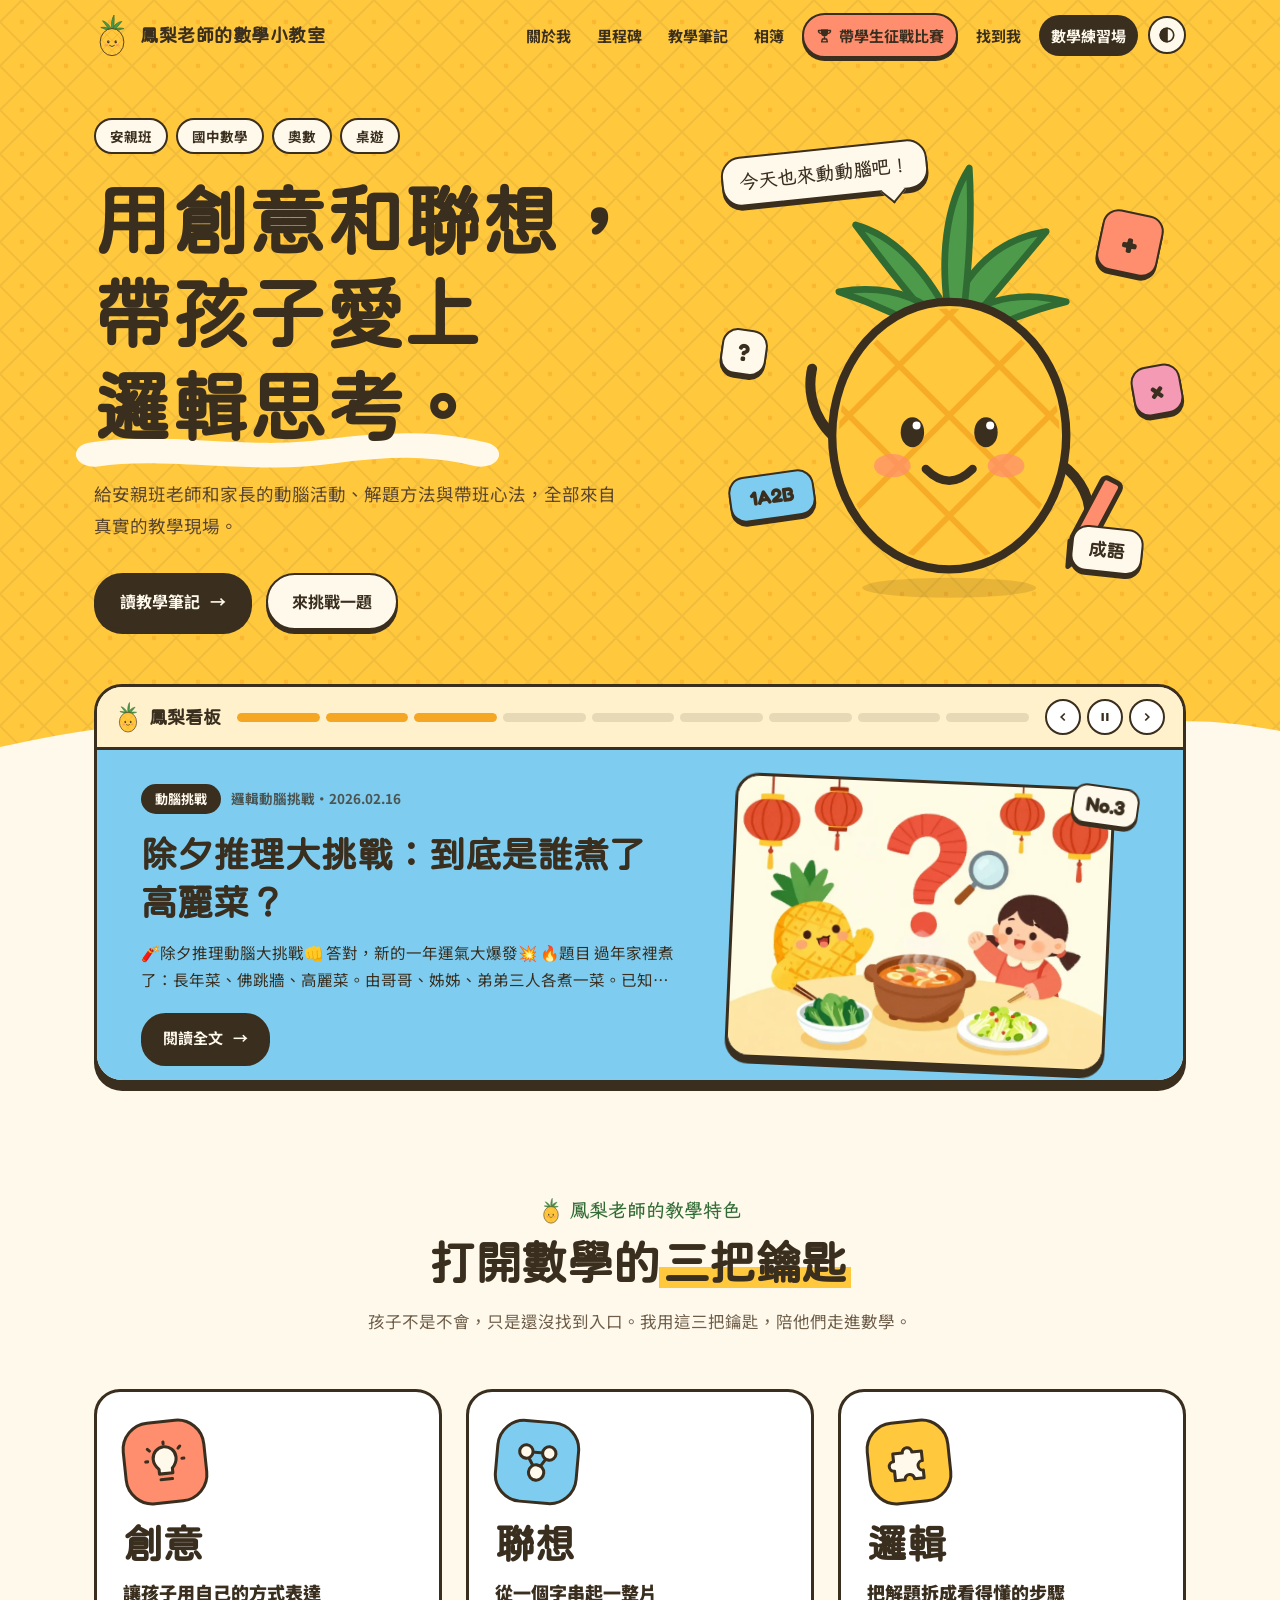
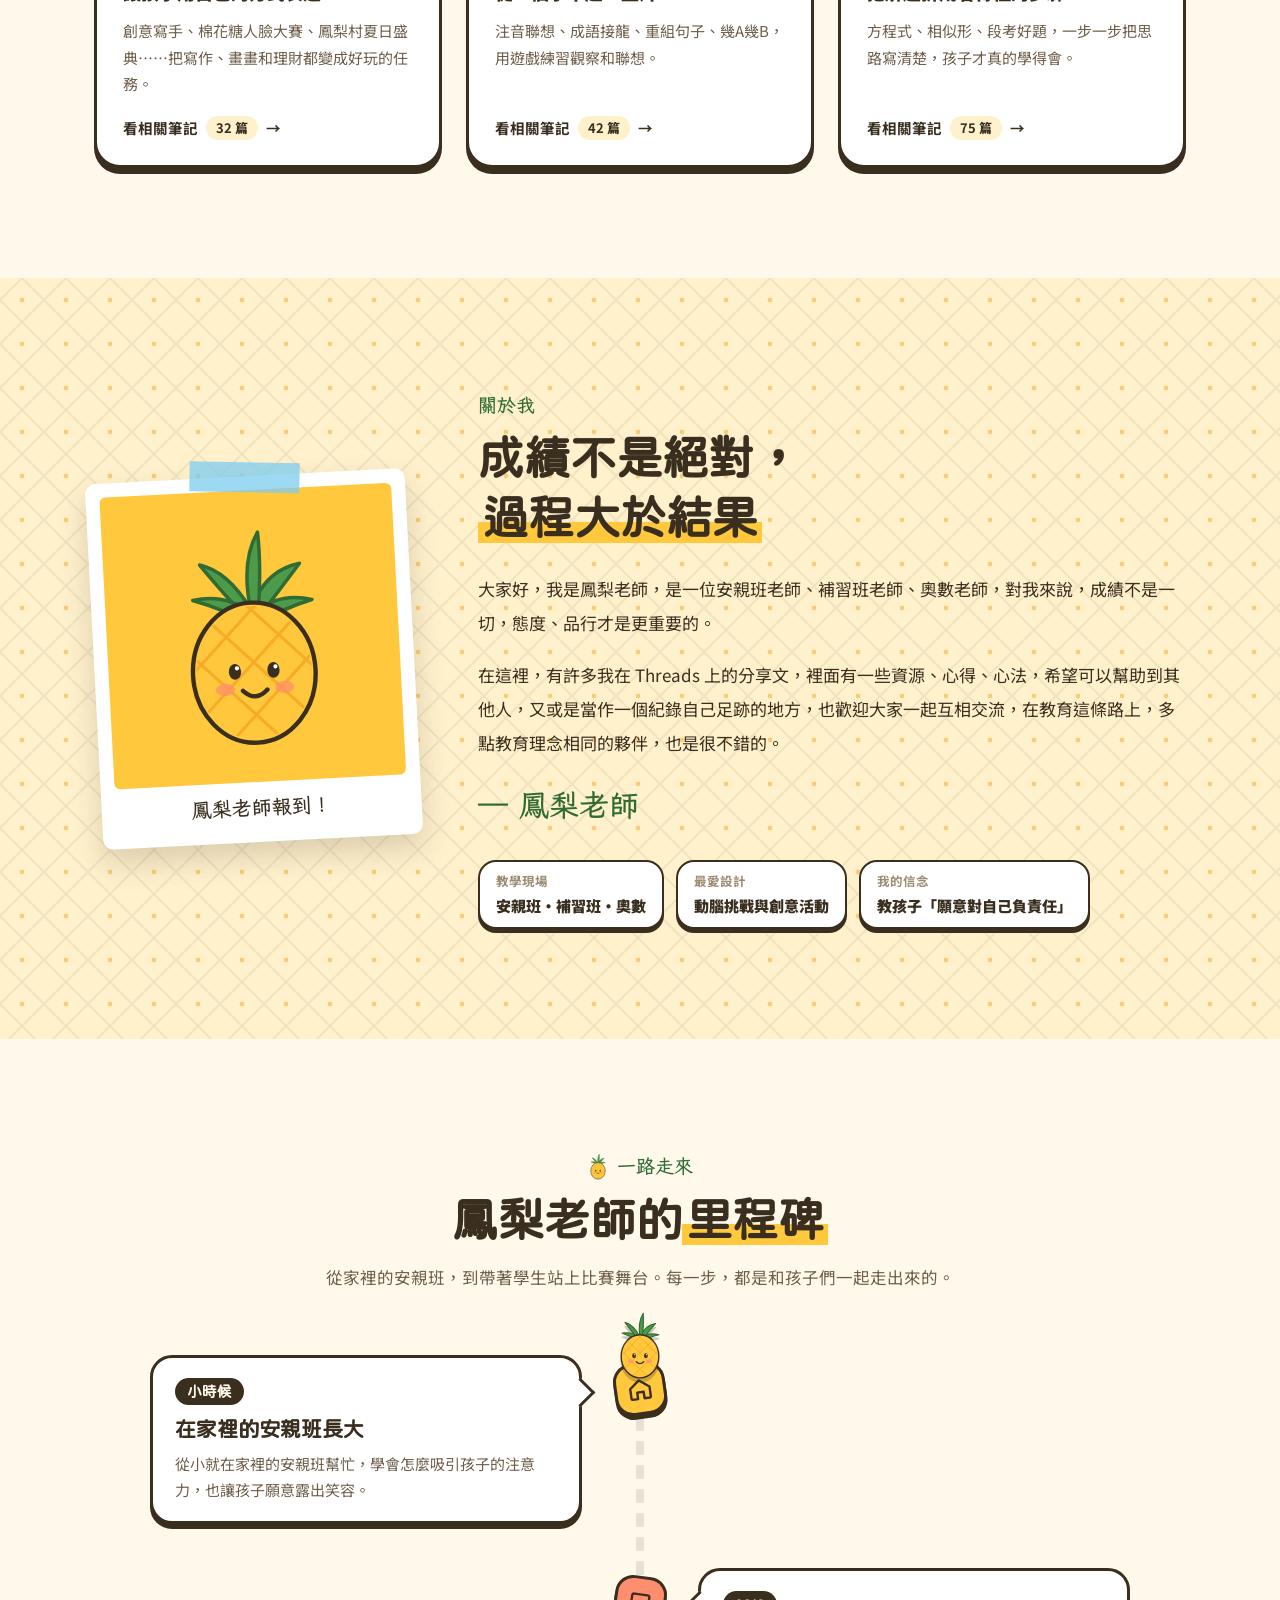
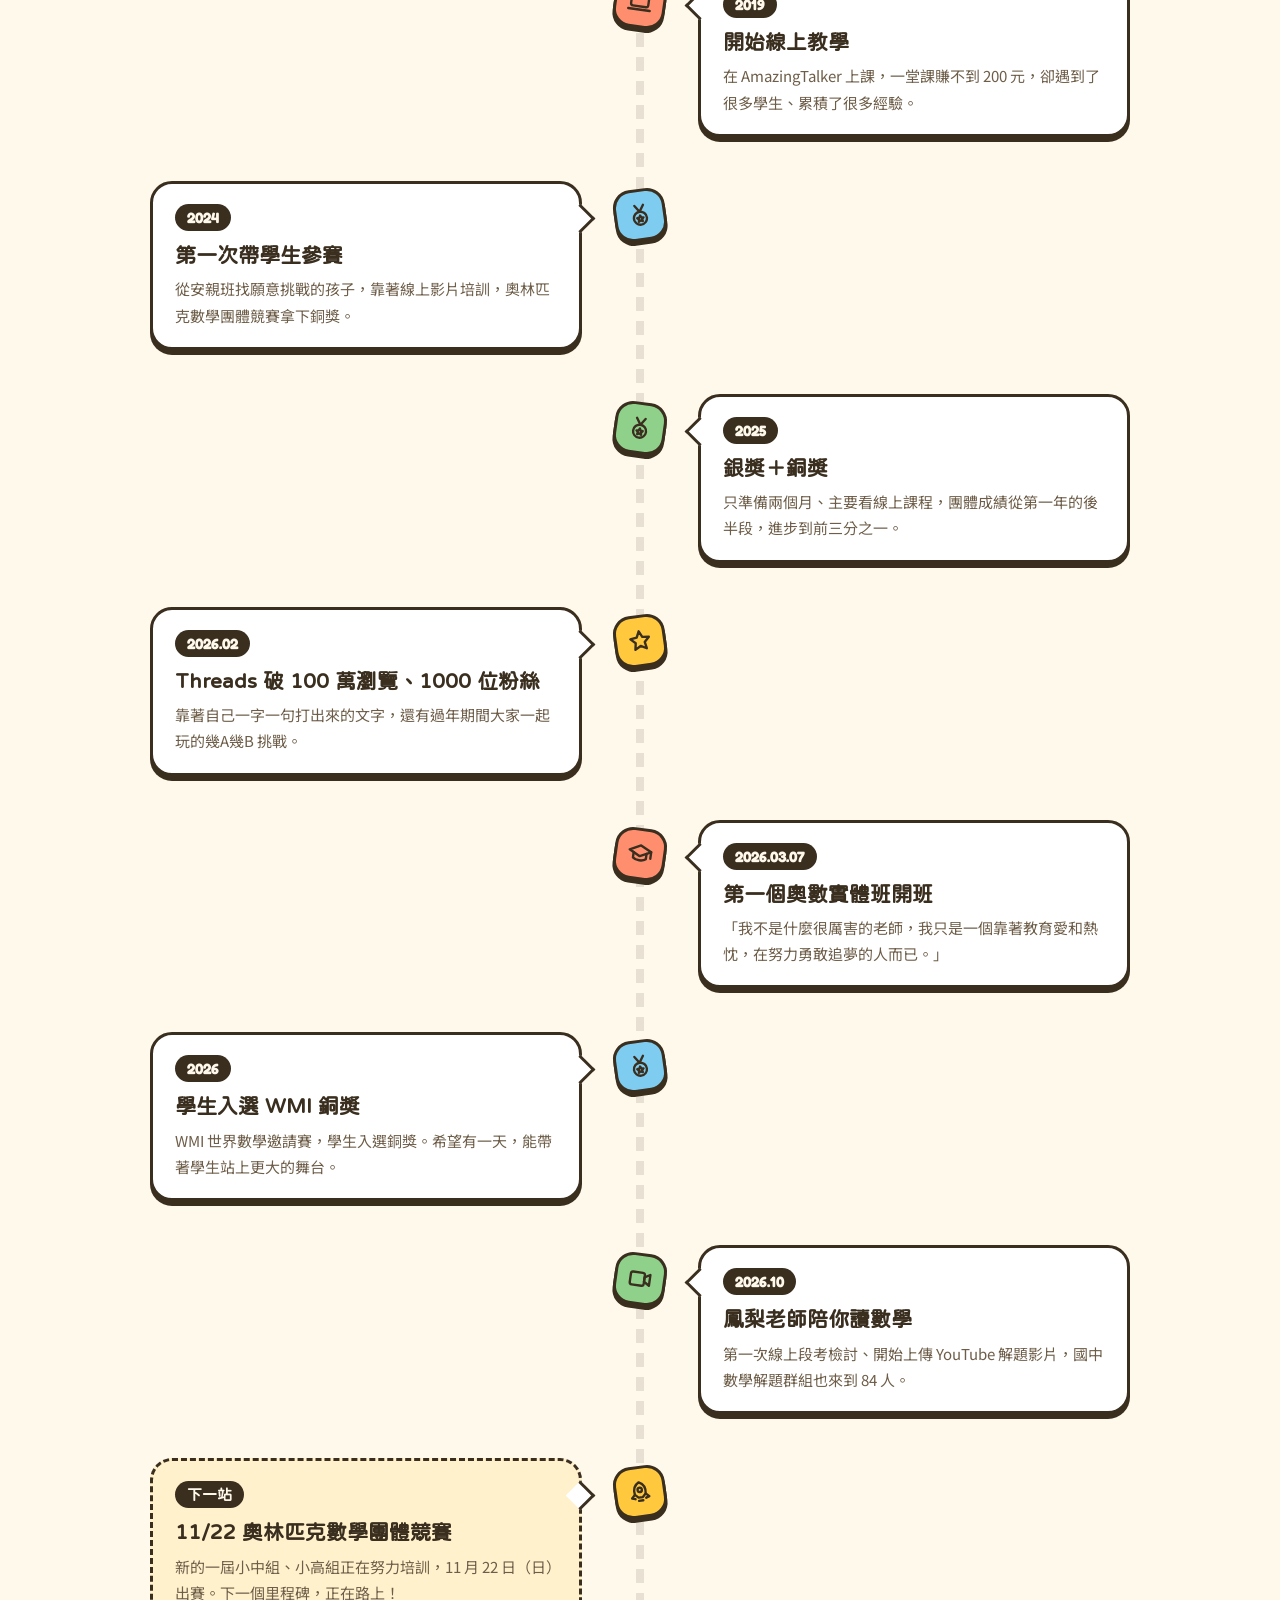
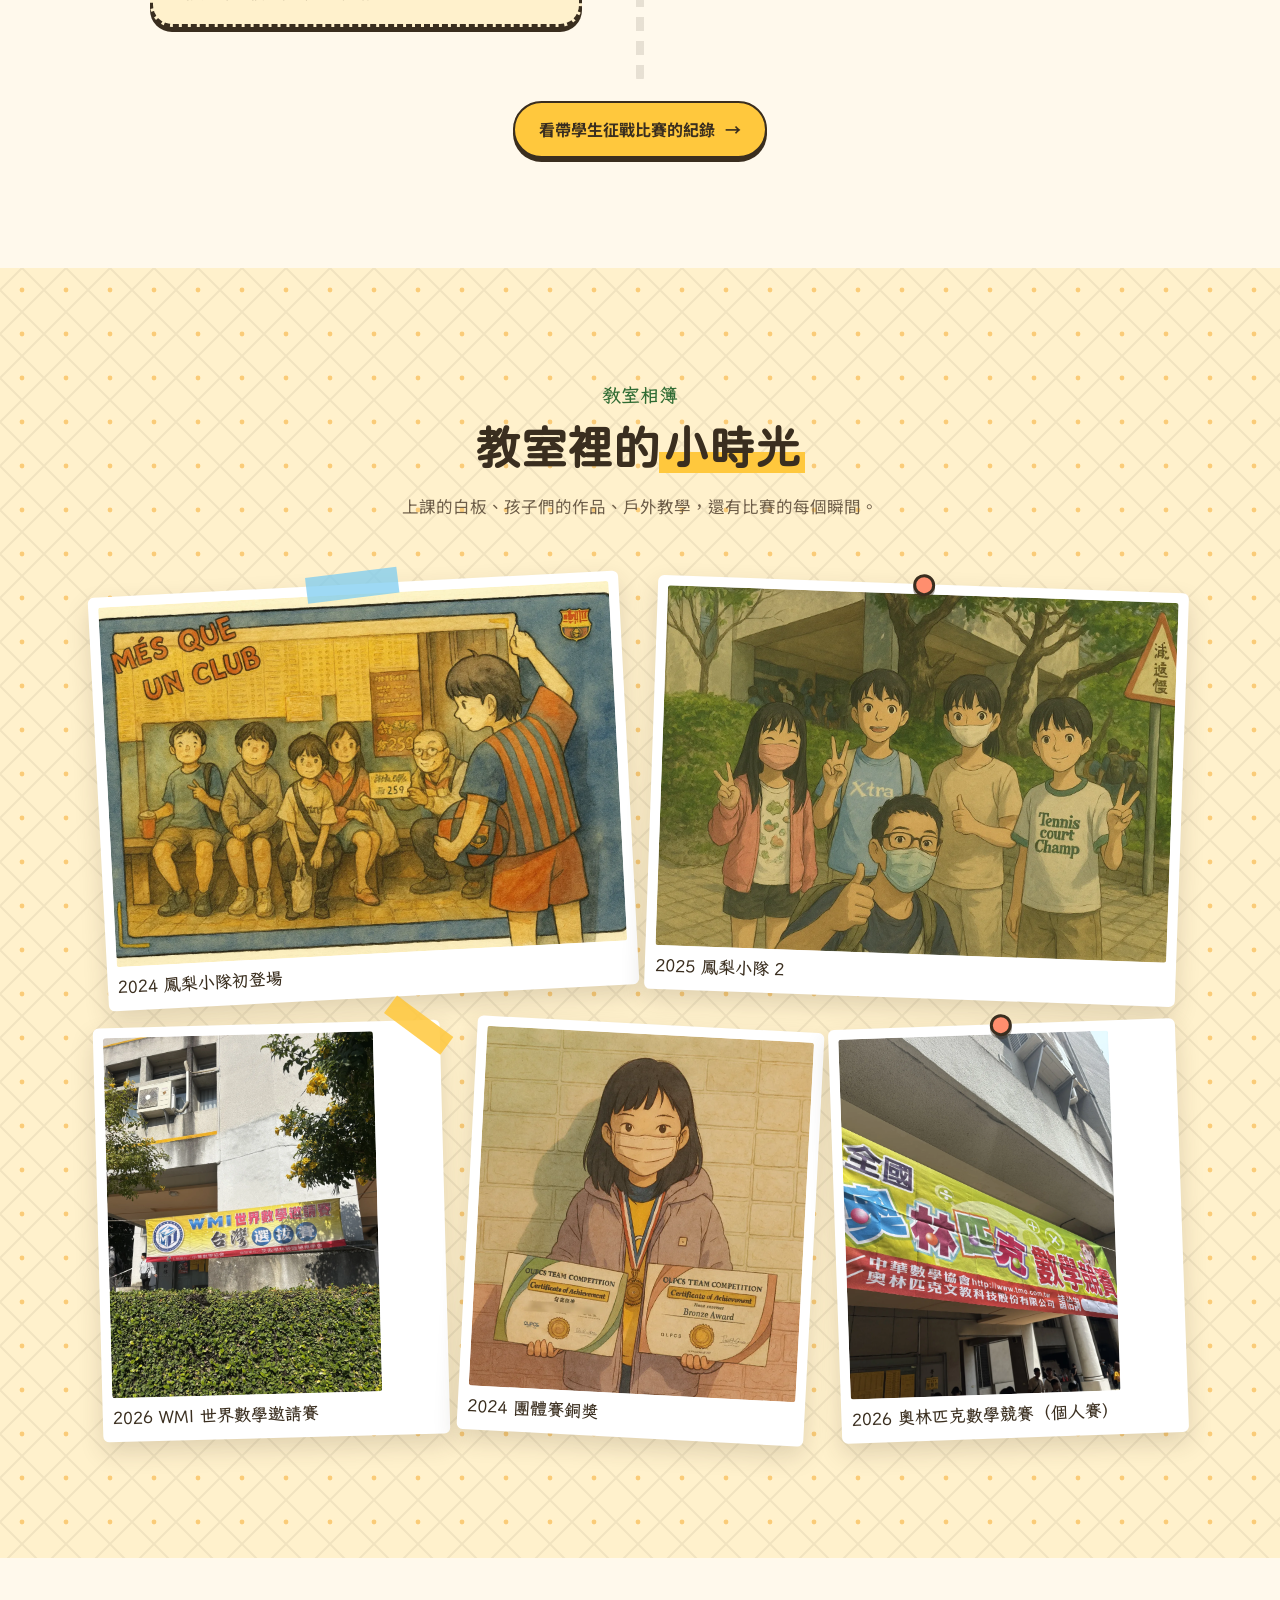
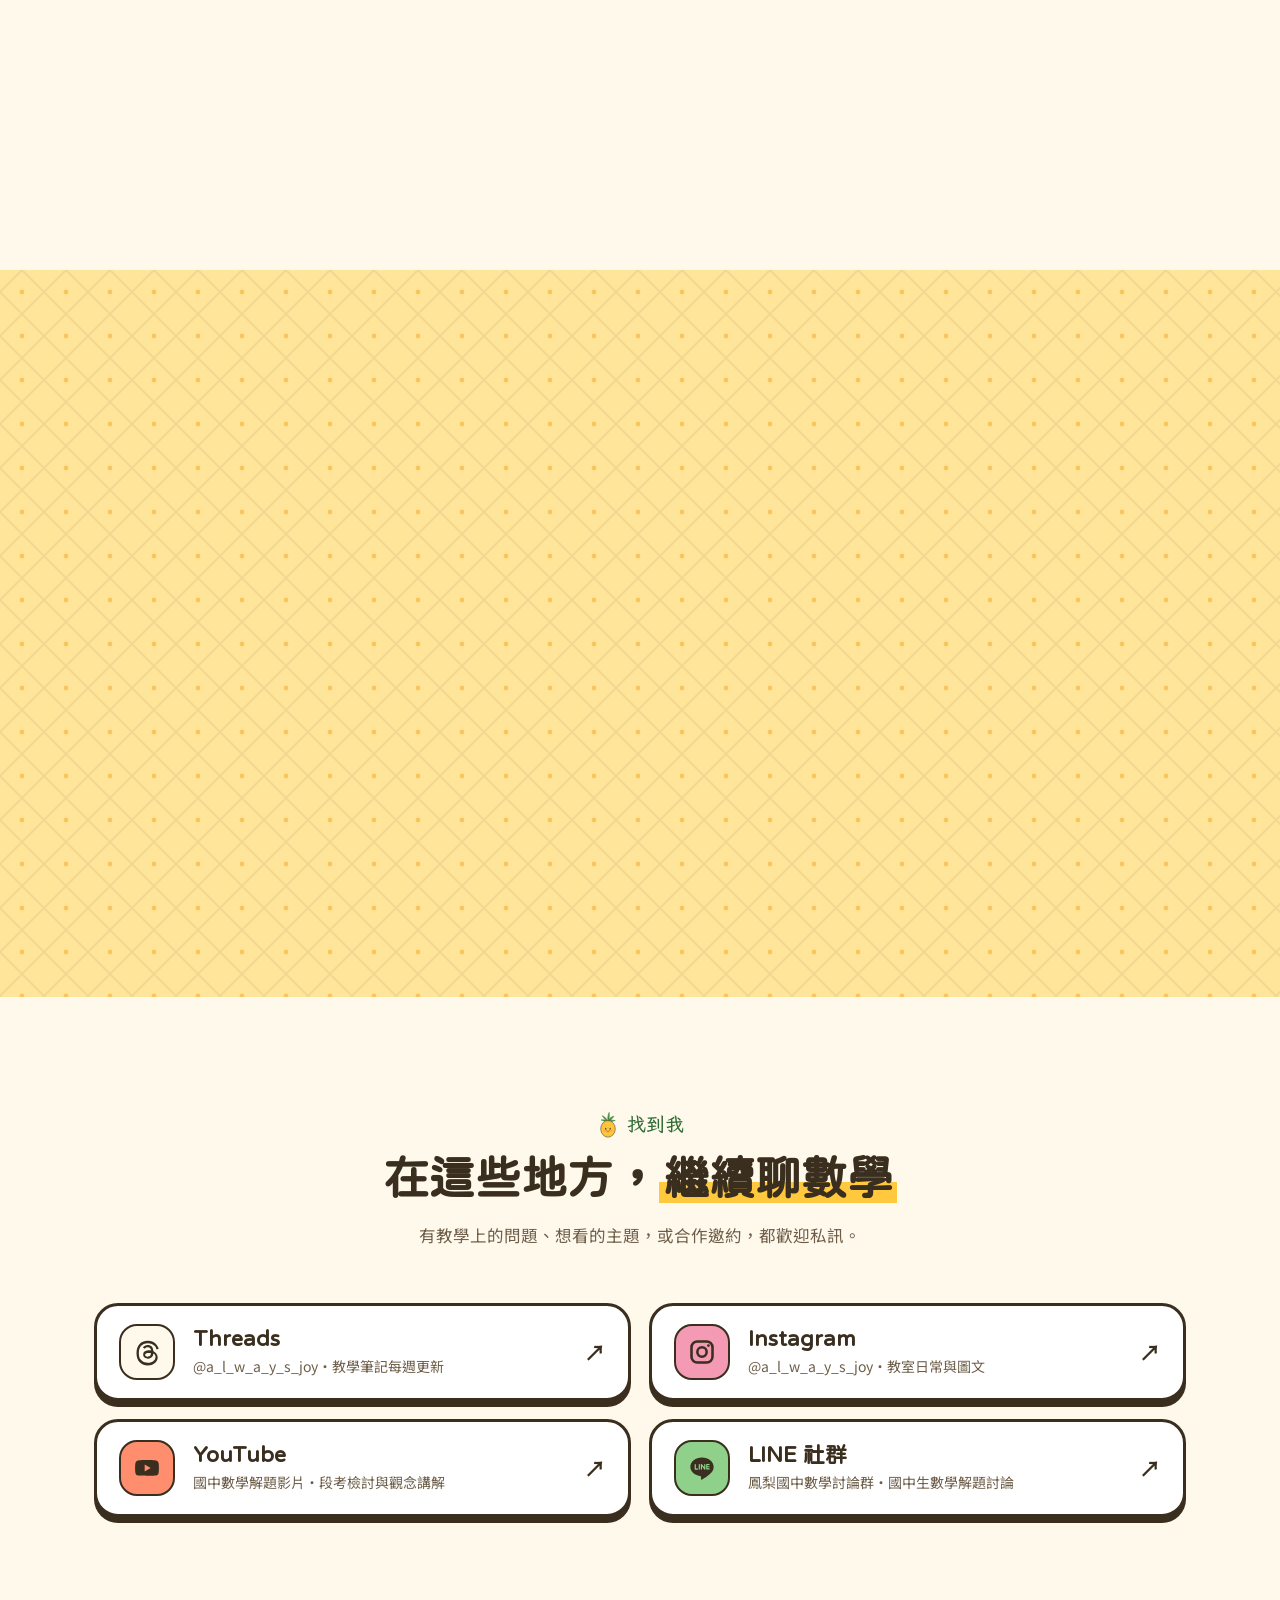
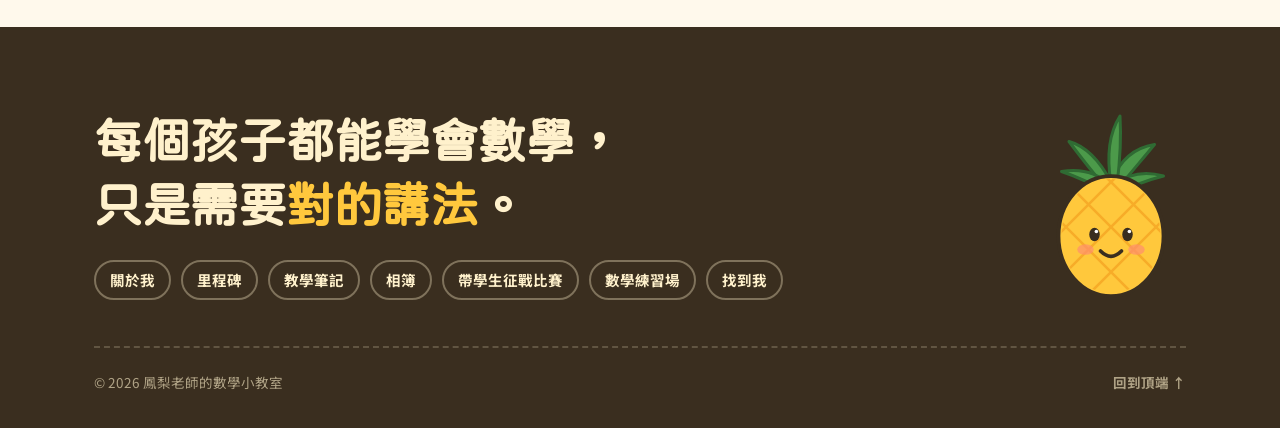
==== index.html @ 60220e9c "更新「關於我」：標題改為「成績不是絕對，過程大於結果」並換上新的自我介紹 - 標題改由 data/site.js 的 aboutTitle 設定 - 教學現場改為「安親班・補習班・奧數」  Co-Au" ====
<!DOCTYPE html>
<html lang="zh-Hant">
<head>
<meta charset="UTF-8">
<meta name="viewport" content="width=device-width, initial-scale=1.0">
<title>鳳梨老師的數學小教室</title>
<meta name="description" content="給安親班老師和家長的動腦活動、解題方法與帶班心法：幾A幾B、成語挑戰、創意寫手、新聞閱讀測驗與國中數學解題。">
<meta property="og:title" content="鳳梨老師的數學小教室">
<meta property="og:description" content="用創意和聯想，帶孩子愛上邏輯思考。">
<meta name="theme-color" content="#FFC83D">
<link rel="icon" href="data:image/svg+xml,<svg xmlns=%22http://www.w3.org/2000/svg%22 viewBox=%220 0 32 32%22><path d=%22M16 11C14 7 11 5 8 4.5C10 8 12 10 14.5 12M16 11c0-4 .5-7 2-9.5c0 3.5-.3 6.5-.8 9.5M16 11.5c2.5-3 5-4.3 8-4.5c-2.5 2.2-4.5 4-6.5 5.5%22 fill=%22%234C9A4A%22/><ellipse cx=%2216%22 cy=%2221%22 rx=%229.5%22 ry=%2210%22 fill=%22%23FFC83D%22 stroke=%22%233A2E1F%22 stroke-width=%221.8%22/><circle cx=%2212.5%22 cy=%2220.5%22 r=%221.4%22 fill=%22%233A2E1F%22/><circle cx=%2219.5%22 cy=%2220.5%22 r=%221.4%22 fill=%22%233A2E1F%22/><path d=%22M13.5 24q2.5 2 5 0%22 stroke=%22%233A2E1F%22 stroke-width=%221.4%22 fill=%22none%22 stroke-linecap=%22round%22/></svg>">
<link rel="preconnect" href="https://fonts.googleapis.com">
<link rel="preconnect" href="https://fonts.gstatic.com" crossorigin>
<link href="https://fonts.googleapis.com/css2?family=Noto+Sans+TC:wght@400;500;700;900&family=LXGW+WenKai+TC:wght@400;700&family=Fredoka:wght@500;600;700&display=swap" rel="stylesheet">
<link href="https://fonts.googleapis.com/css2?family=Huninn&display=swap" rel="stylesheet">
<link rel="stylesheet" href="assets/site.css">
<script>document.documentElement.classList.add('js');</script>
</head>
<body>

<!-- 鳳梨吉祥物（小圖共用） -->
<svg width="0" height="0" style="position:absolute" aria-hidden="true">
  <defs>
    <clipPath id="pineBody"><ellipse cx="100" cy="172" rx="66" ry="76"/></clipPath>
  </defs>
  <symbol id="pine" viewBox="0 0 200 260">
    <g fill="#4C9A4A" stroke="#2F6B33" stroke-width="4" stroke-linejoin="round">
      <path d="M100 100C84 70 66 52 44 46C62 70 76 88 92 106Z"/>
      <path d="M100 100C112 70 132 54 158 50C140 72 124 90 110 108Z"/>
      <path d="M100 102C94 66 98 34 112 12C114 44 112 72 108 104Z"/>
      <path d="M98 104C80 86 58 82 34 86C58 94 78 104 94 114Z"/>
      <path d="M104 104C124 88 148 86 170 92C146 98 126 106 110 116Z"/>
    </g>
    <ellipse cx="100" cy="172" rx="70" ry="80" fill="#FFC83D" stroke="#3A2E1F" stroke-width="5"/>
    <g clip-path="url(#pineBody)" stroke="#F5A623" stroke-width="3.5" opacity=".8">
      <path d="M0 120L160 280M30 90L190 250M60 60L220 220M90 30L250 190M-30 150L130 310"/>
      <path d="M200 120L40 280M170 90L10 250M140 60L-20 220M110 30L-50 190M230 150L70 310"/>
    </g>
    <ellipse cx="66" cy="190" rx="11" ry="7" fill="#FF8E6E" opacity=".7"/>
    <ellipse cx="134" cy="190" rx="11" ry="7" fill="#FF8E6E" opacity=".7"/>
    <ellipse cx="78" cy="170" rx="7" ry="9" fill="#3A2E1F"/>
    <ellipse cx="122" cy="170" rx="7" ry="9" fill="#3A2E1F"/>
    <circle cx="80.5" cy="166" r="2.4" fill="#fff"/>
    <circle cx="124.5" cy="166" r="2.4" fill="#fff"/>
    <path d="M86 192Q100 206 114 192" fill="none" stroke="#3A2E1F" stroke-width="5" stroke-linecap="round"/>
  </symbol>
</svg>

<header class="nav" id="nav">
  <div class="wrap">
    <a class="logo" href="#top" aria-label="回到頂端">
      <svg viewBox="0 0 200 260" aria-hidden="true"><use href="#pine"/></svg>
      <span id="navBrand">鳳梨老師的數學小教室</span>
    </a>
    <nav class="nav-right" aria-label="主選單">
      <div class="menu" id="menu">
        <a href="index.html#about">關於我</a>
        <a href="index.html#milestones">里程碑</a>
        <a href="index.html#notes">教學筆記</a>
        <a href="index.html#album">相簿</a>
        <a class="contest-link" href="competitions.html"><svg viewBox="0 0 24 24" aria-hidden="true"><path d="M7 3h10v5a5 5 0 0 1-10 0z" fill="currentColor"/><path d="M7 5H3.5a3.5 3.5 0 0 0 3.8 4M17 5h3.5a3.5 3.5 0 0 1-3.8 4M12 13v4M8 21h8l-1-4H9z" fill="none" stroke="currentColor" stroke-width="2" stroke-linejoin="round"/></svg>帶學生征戰比賽</a>
        <a href="index.html#follow">找到我</a>
        <a class="cta" href="practice.html">數學練習場</a>
      </div>
      <button class="theme" id="themeBtn" type="button" aria-label="切換深淺色">
        <svg viewBox="0 0 24 24" fill="none" stroke="currentColor" stroke-width="2.2"><circle cx="12" cy="12" r="9"/><path d="M12 3a9 9 0 0 0 0 18z" fill="currentColor"/></svg>
      </button>
      <button class="menu-btn" id="menuBtn" type="button" aria-label="開啟選單" aria-expanded="false" aria-controls="menu">
        <span></span><span></span><span></span>
      </button>
    </nav>
  </div>
</header>

<main id="top">

  <!-- 主視覺 -->
  <section class="hero lattice" id="hero">
    <div class="wrap hero-grid">
      <div>
        <div class="chip-row">
          <span class="chip">安親班</span><span class="chip">國中數學</span><span class="chip">奧數</span><span class="chip">桌遊</span>
        </div>
        <h1 id="headline"></h1>
        <p class="lead reveal" style="--d:.6s" id="tagline"></p>
        <div class="actions reveal" style="--d:.75s">
          <a class="btn" href="#notes">讀教學筆記 <span class="arr">→</span></a>
          <a class="btn light" href="#daily">來挑戰一題</a>
        </div>
      </div>
      <div class="mascot-stage">
        <span class="bubble pop" style="--d:1s" id="greeting">今天也來動動腦吧！</span>
        <svg class="mascot" id="heroMascot" viewBox="0 0 200 270" role="img" aria-label="鳳梨老師吉祥物">
          <g class="leaves" fill="#4C9A4A" stroke="#2F6B33" stroke-width="4" stroke-linejoin="round">
            <path d="M100 100C84 70 66 52 44 46C62 70 76 88 92 106Z"/>
            <path d="M100 100C112 70 132 54 158 50C140 72 124 90 110 108Z"/>
            <path d="M100 102C94 66 98 34 112 12C114 44 112 72 108 104Z"/>
            <path d="M98 104C80 86 58 82 34 86C58 94 78 104 94 114Z"/>
            <path d="M104 104C124 88 148 86 170 92C146 98 126 106 110 116Z"/>
          </g>
          <path class="wave" d="M38 178C22 168 14 150 18 132" fill="none" stroke="#3A2E1F" stroke-width="6" stroke-linecap="round"/>
          <path d="M162 186C176 194 184 206 184 220" fill="none" stroke="#3A2E1F" stroke-width="6" stroke-linecap="round"/>
          <g transform="rotate(28 186 222)"><rect x="180" y="196" width="12" height="44" rx="3" fill="#FF8E6E" stroke="#3A2E1F" stroke-width="3"/><path d="M180 240L186 254L192 240Z" fill="#FFE59A" stroke="#3A2E1F" stroke-width="3" stroke-linejoin="round"/></g>
          <ellipse cx="100" cy="172" rx="70" ry="80" fill="#FFC83D" stroke="#3A2E1F" stroke-width="5"/>
          <g clip-path="url(#pineBody)" stroke="#F5A623" stroke-width="3.5" opacity=".8">
            <path d="M0 120L160 280M30 90L190 250M60 60L220 220M90 30L250 190M-30 150L130 310"/>
            <path d="M200 120L40 280M170 90L10 250M140 60L-20 220M110 30L-50 190M230 150L70 310"/>
          </g>
          <ellipse cx="66" cy="190" rx="11" ry="7" fill="#FF8E6E" opacity=".7"/>
          <ellipse cx="134" cy="190" rx="11" ry="7" fill="#FF8E6E" opacity=".7"/>
          <g class="eye"><ellipse cx="78" cy="170" rx="7" ry="9" fill="#3A2E1F"/><circle cx="80.5" cy="166" r="2.4" fill="#fff"/></g>
          <g class="eye"><ellipse cx="122" cy="170" rx="7" ry="9" fill="#3A2E1F"/><circle cx="124.5" cy="166" r="2.4" fill="#fff"/></g>
          <path d="M86 192Q100 206 114 192" fill="none" stroke="#3A2E1F" stroke-width="5" stroke-linecap="round"/>
          <ellipse cx="100" cy="263" rx="52" ry="6" fill="#3A2E1F" opacity=".12"/>
        </svg>
        <span class="sticker s1 pop" style="--d:1.1s" aria-hidden="true"><b>+</b></span>
        <span class="sticker s2 pop" style="--d:1.2s" aria-hidden="true"><b>1A2B</b></span>
        <span class="sticker s3 pop" style="--d:1.3s" aria-hidden="true"><b>成語</b></span>
        <span class="sticker s4 pop" style="--d:1.4s" aria-hidden="true"><b>×</b></span>
        <span class="sticker s5 pop" style="--d:1.5s" aria-hidden="true"><b>?</b></span>
      </div>
    </div>
    <svg class="wave-edge" viewBox="0 0 1440 80" preserveAspectRatio="none" aria-hidden="true"><path d="M0 46C180 10 330 10 520 40S900 84 1100 50S1340 14 1440 30V80H0Z"/></svg>
  </section>

  <!-- 鳳梨看板：人氣貼文輪播 -->
  <section class="board" aria-label="鳳梨看板">
    <div class="wrap">
      <div class="board-card" id="board" aria-roledescription="carousel">
        <div class="board-top">
          <div class="board-title"><svg viewBox="0 0 200 260" aria-hidden="true"><use href="#pine"/></svg><span>鳳梨看板</span></div>
          <div class="bars" id="bars" role="tablist" aria-label="選擇看板"></div>
          <div class="board-ctrl">
            <button type="button" id="bPrev" aria-label="上一則"><svg viewBox="0 0 24 24" fill="none" stroke="currentColor" stroke-width="3"><path d="M15 18l-6-6 6-6"/></svg></button>
            <button type="button" id="bPause" aria-label="暫停輪播"></button>
            <button type="button" id="bNext" aria-label="下一則"><svg viewBox="0 0 24 24" fill="none" stroke="currentColor" stroke-width="3"><path d="M9 18l6-6-6-6"/></svg></button>
          </div>
        </div>
        <div class="stage" id="stage"></div>
      </div>
    </div>
  </section>

  <!-- 三把鑰匙：創意、聯想、邏輯 -->
  <section class="sec" id="keys">
    <div class="wrap">
      <div class="sec-head">
        <div class="tag reveal"><svg viewBox="0 0 200 260" aria-hidden="true"><use href="#pine"/></svg>鳳梨老師的教學特色</div>
        <h2 class="reveal" style="--d:.1s">打開數學的<em>三把鑰匙</em></h2>
        <p class="reveal" style="--d:.2s">孩子不是不會，只是還沒找到入口。我用這三把鑰匙，陪他們走進數學。</p>
      </div>
      <div class="keys" id="keysGrid"></div>
    </div>
  </section>

  <!-- 關於我 -->
  <section class="about sec lattice" id="about">
    <div class="wrap about-grid">
      <figure class="polaroid reveal">
        <span class="tape" aria-hidden="true"></span>
        <div class="ph" id="portrait"><svg viewBox="0 0 200 260" aria-hidden="true"><use href="#pine"/></svg></div>
        <figcaption class="cap">鳳梨老師報到！</figcaption>
      </figure>
      <div class="letter">
        <div class="sec-head">
          <div class="tag reveal">關於我</div>
          <h2 class="reveal" style="--d:.1s" id="aboutTitle">成績不是絕對，<br><em>過程大於結果</em></h2>
        </div>
        <div id="aboutText"></div>
        <div class="sign reveal" id="sign">— 鳳梨老師</div>
        <dl class="facts reveal" id="facts"></dl>
      </div>
    </div>
  </section>

  <!-- 里程碑 -->
  <section class="sec" id="milestones">
    <div class="wrap">
      <div class="sec-head">
        <div class="tag reveal"><svg viewBox="0 0 200 260" aria-hidden="true"><use href="#pine"/></svg>一路走來</div>
        <h2 class="reveal" style="--d:.1s">鳳梨老師的<em>里程碑</em></h2>
        <p class="reveal" style="--d:.2s">從家裡的安親班，到帶著學生站上比賽舞台。每一步，都是和孩子們一起走出來的。</p>
      </div>
      <div class="road" id="road">
        <div class="road-track" aria-hidden="true"><i id="roadFill"></i></div>
        <svg class="road-pine" id="roadPine" viewBox="0 0 200 260" aria-hidden="true"><use href="#pine"/></svg>
        <ol class="road-list" id="roadList"></ol>
      </div>
      <div class="road-cta reveal"><a class="btn yellow" href="competitions.html">看帶學生征戰比賽的紀錄 <span class="arr">→</span></a></div>
    </div>
  </section>

  <!-- 教室相簿 -->
  <section class="album sec lattice" id="album">
    <div class="wrap">
      <div class="sec-head">
        <div class="tag reveal">教室相簿</div>
        <h2 class="reveal" style="--d:.1s">教室裡的<em>小時光</em></h2>
        <p class="reveal" style="--d:.2s">上課的白板、孩子們的作品、戶外教學，還有比賽的每個瞬間。</p>
      </div>
      <div class="gallery" id="gallery"></div>
      <p class="gallery-note" id="galleryNote" hidden>照片整理中，很快就會貼上來！</p>
    </div>
  </section>

  <!-- 教學筆記 -->
  <section class="sec" id="notes">
    <div class="wrap">
      <div class="sec-head">
        <div class="tag reveal"><svg viewBox="0 0 200 260" aria-hidden="true"><use href="#pine"/></svg>從 Threads 精選整理</div>
        <h2 class="reveal" style="--d:.1s">鳳梨老師的<em>教學筆記</em></h2>
        <p class="reveal" style="--d:.2s">挑出對安親班老師和家長最有幫助的分享，依主題分好類。看到有用的，歡迎轉給同事和朋友。</p>
      </div>
      <div class="tools reveal">
        <div class="tabs" id="tabs" role="tablist" aria-label="文章主題"></div>
        <label class="search">
          <svg viewBox="0 0 24 24" fill="none" stroke="currentColor" stroke-width="2.4"><circle cx="11" cy="11" r="7"/><path d="M20 20l-4-4"/></svg>
          <input id="q" type="search" placeholder="搜尋：幾A幾B、雕字、方程式…" aria-label="搜尋文章">
        </label>
      </div>
      <div class="notebook reveal">
        <div class="cat-desc" id="catDesc"></div>
        <div class="list" id="list" aria-live="polite"></div>
        <div class="more-wrap"><button class="btn yellow" id="moreBtn" type="button" hidden>再翻幾頁</button></div>
      </div>
    </div>
  </section>

  <!-- 今日一題 -->
  <section class="daily sec lattice" id="daily">
    <div class="wrap">
      <div class="sec-head">
        <div class="tag reveal">今日一題</div>
        <h2 class="reveal" style="--d:.1s">先來暖個身？</h2>
        <p class="reveal" style="--d:.2s">這是數學練習場的小試玩，答對了鳳梨會跳起來喔。</p>
      </div>
      <div class="daily-grid">
        <div class="q-card reveal" style="--d:.1s">
          <svg class="mini" id="miniMascot" aria-hidden="true" viewBox="0 0 200 260"><use href="#pine"/></svg>
          <form class="q" id="qForm" autocomplete="off">
            <span id="qText">7 × 8</span><span>=</span>
            <input id="qInput" type="number" inputmode="numeric" placeholder="?" aria-label="輸入答案">
          </form>
          <div class="q-msg" id="qMsg" role="status">輸入答案後按 Enter</div>
          <button class="text-btn" id="qNext" type="button">換一題</button>
        </div>
        <div class="side-card reveal" style="--d:.2s">
          <h3>數學練習場</h3>
          <p>限時 200 秒的心算挑戰，適合在安親班當暖身或獎勵活動，老師也能在後台看練習紀錄。</p>
          <ul><li>加減乘除</li><li>200 秒</li><li>老師後台</li></ul>
          <a class="btn light" href="practice.html">進入練習場 <span class="arr">→</span></a>
        </div>
      </div>
    </div>
  </section>

  <!-- 找到我 -->
  <section class="sec" id="follow">
    <div class="wrap">
      <div class="sec-head">
        <div class="tag reveal"><svg viewBox="0 0 200 260" aria-hidden="true"><use href="#pine"/></svg>找到我</div>
        <h2 class="reveal" style="--d:.1s">在這些地方，<em>繼續聊數學</em></h2>
        <p class="reveal" style="--d:.2s">有教學上的問題、想看的主題，或合作邀約，都歡迎私訊。</p>
      </div>
      <div class="follow-grid" id="followGrid"></div>
    </div>
  </section>

</main>

<footer>
  <div class="wrap">
    <div class="foot-top">
      <div>
        <p class="big reveal">每個孩子都能學會數學，<br>只是需要<em>對的講法</em>。</p>
        <nav class="foot-links" aria-label="頁尾選單">
          <a href="#about">關於我</a><a href="#milestones">里程碑</a><a href="#notes">教學筆記</a><a href="#album">相簿</a><a href="competitions.html">帶學生征戰比賽</a><a href="practice.html">數學練習場</a><a href="#follow">找到我</a>
        </nav>
      </div>
      <svg class="foot-mascot" aria-hidden="true" viewBox="0 0 200 260"><use href="#pine"/></svg>
    </div>
    <div class="foot-bot">
      <span>© <span id="year"></span> <span id="footBrand">鳳梨老師的數學小教室</span></span>
      <button class="to-top" type="button" id="toTop">回到頂端 ↑</button>
    </div>
  </div>
</footer>

<dialog class="reader" id="reader" aria-labelledby="rTitle">
  <div class="reader-in">
    <div class="reader-bar" id="rBar">
      <div class="reader-nav">
        <button class="icon-btn" id="rPrev" type="button" aria-label="上一篇"><svg viewBox="0 0 24 24" fill="none" stroke="currentColor" stroke-width="3"><path d="M15 18l-6-6 6-6"/></svg></button>
        <button class="icon-btn" id="rNext" type="button" aria-label="下一篇"><svg viewBox="0 0 24 24" fill="none" stroke="currentColor" stroke-width="3"><path d="M9 18l6-6-6-6"/></svg></button>
      </div>
      <button class="icon-btn" id="rClose" type="button" aria-label="關閉"><svg viewBox="0 0 24 24" fill="none" stroke="currentColor" stroke-width="3"><path d="M6 6l12 12M18 6L6 18"/></svg></button>
    </div>
    <div class="reader-body" id="rBody">
      <img class="reader-art" id="rArt" alt="" hidden>
      <div class="k" id="rMeta"></div>
      <h3 id="rTitle"></h3>
      <div class="text" id="rText"></div>
      <p class="img-note" id="rImg" hidden></p>
      <div class="reader-tags" id="rTags"></div>
    </div>
    <div class="reader-foot">
      <a class="btn yellow" id="rOrig" target="_blank" rel="noopener">到 Threads 看更多 <span class="arr">↗</span></a>
      <button class="text-btn" id="rShare" type="button">複製這篇的連結</button>
    </div>
  </div>
</dialog>

<script src="data/site.js"></script>
<script src="assets/common.js"></script>
<script src="data/articles.js"></script>
<script>
(function(){
  const SITE = window.SITE || {};
  const CATS = SITE.categories || [];
  const PAGE = 10;
  const SLIDE_MS = 5000;
  const reduce = matchMedia('(prefers-reduced-motion: reduce)').matches;
  const $ = id => document.getElementById(id);
  const esc = s => String(s ?? '').replace(/[&<>"']/g, c => ({'&':'&amp;','<':'&lt;','>':'&gt;','"':'&quot;',"'":'&#39;'}[c]));
  const catById = Object.fromEntries(CATS.map(c => [c.id, c]));
  const fmtDate = d => d ? d.replace(/-/g, '.') : '';
  const pineUse = '<svg viewBox="0 0 200 260" aria-hidden="true"><use href="#pine"/></svg>';

  const articles = (window.ARTICLES || []).map((a, i) => {
    const text = String(a.text || '').trim();
    const firstLine = text.split('\n').find(l => l.trim()) || '（無標題）';
    const title = (a.title || firstLine).trim();
    const body = a.title ? text : text.slice(text.indexOf(firstLine) + firstLine.length).trim();
    return {
      ...a, text, body: body || text,
      id: String(a.id || 'a' + i),
      title: title.length > 48 ? title.slice(0, 48) + '…' : title,
      tags: (a.tags || []).filter(t => catById[t]),
      date: a.date || ''
    };
  });
  const byId = Object.fromEntries(articles.map(a => [a.id, a]));
  const colorOf = a => (catById[a.tags[0]] || {}).color || 'yellow';
  const countFor = tag => tag === 'all' ? articles.length : articles.filter(a => a.tags.includes(tag)).length;
  const dot = c => `<span class="dot" data-c="${c || 'yellow'}"></span>`;

  /* ---------- 文字內容 ---------- */
  if (SITE.brand){
    $('navBrand').textContent = $('footBrand').textContent = SITE.brand;
    document.title = SITE.brand;
  }
  const lines = SITE.headline || [];
  $('headline').innerHTML = lines.map((l, i) => {
    const txt = i === lines.length - 1
      ? `<span class="mark">${esc(l)}<svg viewBox="0 0 100 10" preserveAspectRatio="none" aria-hidden="true"><path pathLength="1" d="M2 6C20 2 40 9 60 5S90 3 98 6"/></svg></span>`
      : esc(l);
    return `<span class="ln" style="--d:${.15 + i * .12}s">${txt}</span>`;
  }).join('');
  $('tagline').textContent = SITE.tagline || '';
  if (SITE.greeting) $('greeting').textContent = SITE.greeting;
  if (SITE.aboutTitle && SITE.aboutTitle.length){
    const t = SITE.aboutTitle;
    $('aboutTitle').innerHTML = t.map((l, i) => i === t.length - 1 && t.length > 1 ? `<em>${esc(l)}</em>` : esc(l)).join('<br>');
  }
  $('aboutText').innerHTML = (SITE.about || []).map((p, i) => `<p class="reveal" style="--d:${i * .08}s">${esc(p)}</p>`).join('');
  $('sign').textContent = '— ' + (SITE.teacherName || '鳳梨老師');
  $('facts').innerHTML = (SITE.facts || []).map(f => `<div class="fact"><dt>${esc(f.label)}</dt><dd>${esc(f.value)}</dd></div>`).join('');
  if (SITE.avatar) $('portrait').innerHTML = `<img src="${esc(SITE.avatar)}" alt="${esc(SITE.teacherName || '')}">`;
  $('year').textContent = new Date().getFullYear();

  /* ---------- 三把鑰匙 ---------- */
  const KEY_ICONS = [
    // 創意：燈泡
    '<svg viewBox="0 0 48 48" fill="none" stroke="#3A2E1F" stroke-width="3.2" stroke-linecap="round" stroke-linejoin="round"><path d="M17 31c-3-3-5-6-5-11a12 12 0 0 1 24 0c0 5-2 8-5 11v5H17z" fill="#FFF9EC"/><path d="M18 42h12M24 5V3M9 11L7 9M39 11l2-2M6 22H4M44 22h-2"/></svg>',
    // 聯想：串起來的泡泡
    '<svg viewBox="0 0 48 48" fill="none" stroke="#3A2E1F" stroke-width="3.2" stroke-linecap="round"><path d="M18 14h12M15 20l5 8M33 20l-5 8"/><circle cx="12" cy="14" r="7" fill="#FFF9EC"/><circle cx="36" cy="14" r="7" fill="#FFF9EC"/><circle cx="24" cy="35" r="8" fill="#FFF9EC"/></svg>',
    // 邏輯：拼圖
    '<svg viewBox="0 0 48 48" fill="none" stroke="#3A2E1F" stroke-width="3.2" stroke-linejoin="round"><path d="M8 14h10a5 5 0 1 1 10 0h10v10a5 5 0 1 0 0 10v8H28a5 5 0 1 0-10 0H8V32a5 5 0 1 1 0-10z" fill="#FFF9EC"/></svg>'
  ];
  $('keysGrid').innerHTML = (SITE.pillars || []).map((p, i) => `
    <button class="key reveal" style="--d:${i * .12}s" type="button" data-tag="${esc(p.tag)}">
      <span class="blob">${KEY_ICONS[i % 3]}</span>
      <span class="k">${esc(p.key || '')}</span>
      <h3>${esc(p.title)}</h3>
      <p>${esc(p.text)}</p>
      <span class="go">看相關筆記 <span class="c">${countFor(p.tag)} 篇</span><span class="arr">→</span></span>
    </button>`).join('');
  $('keysGrid').addEventListener('click', e => {
    const b = e.target.closest('.key');
    if (!b) return;
    setTag(b.dataset.tag);
    $('notes').scrollIntoView({ behavior: reduce ? 'auto' : 'smooth' });
  });

  /* ---------- 找到我 ---------- */
  const LINK_ICONS = {
    threads:'<svg viewBox="0 0 24 24" fill="currentColor"><path d="M17.7 11.1l-.3-.1c-.2-3.2-1.9-5-4.8-5-1.8 0-3.2.8-4.1 2.1l1.6 1.1c.7-1 1.7-1.2 2.5-1.2 1 0 1.7.3 2.2.9.4.4.6 1 .7 1.8-.8-.1-1.7-.2-2.6-.1-2.6.2-4.3 1.7-4.2 3.8.1 1.1.6 2 1.5 2.6.8.5 1.8.8 2.9.7 1.4-.1 2.5-.6 3.3-1.6.6-.7 1-1.7 1.1-2.9.7.4 1.2.9 1.5 1.6.5 1.1.5 3-1 4.5-1.3 1.3-2.9 1.9-5.3 1.9-2.6 0-4.6-.9-5.9-2.5C5.6 17.6 5 15.5 5 13s.6-4.6 1.8-6.1C8.1 5.3 10.1 4.4 12.7 4.4s4.6.9 6 2.5c.7.8 1.2 1.8 1.5 2.9l1.9-.5c-.4-1.4-1-2.6-1.9-3.6C18.5 3.5 16 2.4 12.7 2.4 9.5 2.4 7 3.5 5.3 5.6 3.8 7.5 3 10 3 13s.8 5.5 2.3 7.4c1.7 2.1 4.2 3.2 7.4 3.2 2.9 0 4.9-.8 6.6-2.5 2.2-2.2 2.1-5 1.4-6.6-.5-1.2-1.5-2.2-2.9-2.9zm-5 4.9c-1.1.1-2.2-.4-2.3-1.4 0-.8.5-1.6 2.4-1.7h.6c.7 0 1.4.1 2 .2-.2 2.5-1.5 2.8-2.7 2.9z"/></svg>',
    instagram:'<svg viewBox="0 0 24 24" fill="none" stroke="currentColor" stroke-width="2.2"><rect x="3" y="3" width="18" height="18" rx="5"/><circle cx="12" cy="12" r="4"/><circle cx="17.5" cy="6.5" r="1.2" fill="currentColor" stroke="none"/></svg>',
    youtube:'<svg viewBox="0 0 24 24" fill="currentColor"><path d="M22 8.2c-.2-1.5-1-2.5-2.5-2.7C17.2 5.2 12 5.2 12 5.2s-5.2 0-7.5.3C3 5.7 2.2 6.7 2 8.2 1.8 9.6 1.8 12 1.8 12s0 2.4.2 3.8c.2 1.5 1 2.5 2.5 2.7 2.3.3 7.5.3 7.5.3s5.2 0 7.5-.3c1.5-.2 2.3-1.2 2.5-2.7.2-1.4.2-3.8.2-3.8s0-2.4-.2-3.8zM10 15.1V8.9l5.2 3.1-5.2 3.1z"/></svg>',
    line:'<svg viewBox="0 0 24 24" fill="currentColor"><path d="M12 3C6.5 3 2 6.6 2 11c0 3.9 3.5 7.2 8.3 7.9.3.1.8.2.9.5.1.3.1.7 0 1l-.1.9c0 .3-.2 1 .9.6 1.1-.5 5.9-3.5 8.1-6 1.3-1.5 1.9-3.1 1.9-4.9C22 6.6 17.5 3 12 3zM8.2 13.4h-2c-.3 0-.5-.2-.5-.5V9c0-.3.2-.5.5-.5s.5.2.5.5v3.4h1.5c.3 0 .5.2.5.5s-.2.5-.5.5zm2-.5c0 .3-.2.5-.5.5s-.5-.2-.5-.5V9c0-.3.2-.5.5-.5s.5.2.5.5zm4.7 0c0 .2-.1.4-.3.5h-.2c-.2 0-.3-.1-.4-.2l-2-2.7v2.4c0 .3-.2.5-.5.5s-.5-.2-.5-.5V9c0-.2.1-.4.3-.5h.2c.2 0 .3.1.4.2l2 2.7V9c0-.3.2-.5.5-.5s.5.2.5.5zm3.2-2.5c.3 0 .5.2.5.5s-.2.5-.5.5h-1.5v.9h1.5c.3 0 .5.2.5.5s-.2.5-.5.5h-2c-.3 0-.5-.2-.5-.5V9c0-.3.2-.5.5-.5h2c.3 0 .5.2.5.5s-.2.5-.5.5h-1.5v.9z"/></svg>',
    facebook:'<svg viewBox="0 0 24 24" fill="currentColor"><path d="M14 8.5V6.8c0-.8.2-1.3 1.4-1.3H17V2.6c-.3 0-1.2-.1-2.3-.1-2.3 0-3.9 1.4-3.9 4v2H8.2v3.2h2.6V22H14v-10.3h2.6l.4-3.2h-3z"/></svg>',
    email:'<svg viewBox="0 0 24 24" fill="none" stroke="currentColor" stroke-width="2.2"><rect x="3" y="5" width="18" height="14" rx="2"/><path d="M3 7l9 6 9-6"/></svg>'
  };
  const LINK_BG = { threads:'#FFF9EC', instagram:'var(--berry)', youtube:'var(--coral)', line:'var(--leaf-soft)', facebook:'var(--sky)', email:'var(--yellow)' };
  $('followGrid').innerHTML = (SITE.links || []).filter(l => l.url).map((l, i) => {
    const href = l.id === 'email' && !/^mailto:/.test(l.url) ? 'mailto:' + l.url : l.url;
    return `<a class="f-tile reveal" style="--d:${i * .08}s" href="${esc(href)}" target="_blank" rel="noopener">
      <span class="ic" style="background:${LINK_BG[l.id] || 'var(--yellow)'}">${LINK_ICONS[l.id] || LINK_ICONS.email}</span>
      <span><span class="nm">${esc(l.label)}</span><span class="hd">${esc(l.handle || '')}${l.note ? '・' + esc(l.note) : ''}</span></span>
      <span class="arr" aria-hidden="true">↗</span>
    </a>`;
  }).join('');

  /* ---------- 鳳梨看板：每則 5 秒，舊的往右滑出、下一則從左邊滑入 ---------- */
  const board = $('board'), stage = $('stage'), bars = $('bars');
  const slides = (SITE.featured || []).filter(f => byId[f.id]);
  for (let i = slides.length - 1; i > 0; i--){ const j = Math.floor(Math.random() * (i + 1)); [slides[i], slides[j]] = [slides[j], slides[i]]; }
  if (!slides.length) board.closest('.board').hidden = true;
  stage.innerHTML = slides.map((f, i) => {
    const a = byId[f.id], cat = catById[a.tags[0]];
    return `<article class="slide${i === 0 ? ' active' : ''}" data-c="${colorOf(a)}" aria-roledescription="slide" aria-label="${i + 1} / ${slides.length}">
      <div>
        <span class="badge">${esc(f.badge || cat?.name || '')}</span><span class="meta">${f.badge && f.badge !== cat?.name ? esc(cat?.name || '') + '・' : ''}${fmtDate(a.date)}</span>
        <h3>${esc(f.title || a.title)}</h3>
        <p>${esc(a.body.replace(/\s+/g, ' '))}</p>
        <button class="btn" type="button" data-open="${esc(a.id)}">閱讀全文 <span class="arr">→</span></button>
      </div>
      <div class="art" aria-hidden="true">${f.image
        ? `<div class="pic"><img src="${esc(f.image)}" alt=""></div>`
        : `<div class="disc">${pineUse}</div>`}<span class="no">No.${i + 1}</span></div>
    </article>`;
  }).join('');
  bars.innerHTML = slides.map((f, i) => `<button type="button" role="tab" aria-label="第 ${i + 1} 則" style="--dur:${SLIDE_MS}ms"><i></i></button>`).join('');
  const slideEls = [...stage.children], barEls = [...bars.children];
  let cur = 0, busy = false, userPaused = reduce;

  function paintBars(){
    barEls.forEach((b, i) => {
      b.classList.toggle('done', i < cur);
      b.classList.remove('active');
      b.setAttribute('aria-selected', i === cur);
    });
    const b = barEls[cur];
    if (b){ void b.offsetWidth; b.classList.add('active'); }
  }
  // dir = 1：下一則（舊的往右滑出、新的從左邊滑入）；dir = -1：反方向
  function go(next, dir = 1){
    if (busy || !slideEls.length) return;
    next = (next + slideEls.length) % slideEls.length;
    if (next === cur) return;
    const from = slideEls[cur], to = slideEls[next];
    cur = next;
    paintBars();
    if (reduce){ from.classList.remove('active'); to.classList.add('active'); return; }
    busy = true;
    to.classList.add(dir > 0 ? 'from-left' : 'from-right');
    void to.offsetWidth;
    from.classList.add('moving', dir > 0 ? 'leave-right' : 'leave-left');
    from.classList.remove('active');
    to.classList.add('moving', 'active');
    to.classList.remove('from-left', 'from-right');
    setTimeout(() => {
      from.classList.remove('moving', 'leave-right', 'leave-left');
      to.classList.remove('moving');
      busy = false;
    }, 780);
  }
  bars.addEventListener('animationend', e => { if (e.target.parentElement === barEls[cur]) go(cur + 1, 1); });
  bars.addEventListener('click', e => { const b = e.target.closest('button'); if (b){ const i = barEls.indexOf(b); go(i, i > cur ? 1 : -1); } });
  $('bNext').addEventListener('click', () => go(cur + 1, 1));
  $('bPrev').addEventListener('click', () => go(cur - 1, -1));
  function setPaused(p){
    board.classList.toggle('paused', p);
    $('bPause').setAttribute('aria-label', userPaused ? '繼續輪播' : '暫停輪播');
    $('bPause').innerHTML = userPaused
      ? '<svg viewBox="0 0 24 24" fill="currentColor"><path d="M7 5l12 7-12 7z"/></svg>'
      : '<svg viewBox="0 0 24 24" fill="currentColor"><rect x="6" y="5" width="4" height="14" rx="1"/><rect x="14" y="5" width="4" height="14" rx="1"/></svg>';
  }
  const resume = () => setPaused(userPaused || document.hidden || reader.open);
  $('bPause').addEventListener('click', () => { userPaused = !userPaused; setPaused(userPaused); });
  board.addEventListener('mouseenter', () => setPaused(true));
  board.addEventListener('mouseleave', resume);
  board.addEventListener('focusin', () => setPaused(true));
  board.addEventListener('focusout', e => { if (!board.contains(e.relatedTarget)) resume(); });
  document.addEventListener('visibilitychange', resume);
  let sx = null;
  stage.addEventListener('pointerdown', e => { sx = e.clientX; });
  stage.addEventListener('pointerup', e => {
    if (sx === null) return;
    const dx = e.clientX - sx; sx = null;
    if (Math.abs(dx) > 40) go(dx > 0 ? cur + 1 : cur - 1, dx > 0 ? 1 : -1);
  });
  stage.addEventListener('click', e => { const b = e.target.closest('[data-open]'); if (b) openArticle(b.dataset.open); });

  requestAnimationFrame(() => $('hero').classList.add('in'));

  /* ---------- 里程碑：沿著小路往下走，鳳梨跟著捲動前進 ---------- */
  const MILESTONE_ICONS = {
    home:'<svg viewBox="0 0 24 24"><path d="M3 11l9-7 9 7v9a1 1 0 0 1-1 1h-5v-6H9v6H4a1 1 0 0 1-1-1z"/></svg>',
    laptop:'<svg viewBox="0 0 24 24"><rect x="4" y="5" width="16" height="11" rx="2"/><path d="M2 19h20"/></svg>',
    medal:'<svg viewBox="0 0 24 24"><path d="M8 3l4 6 4-6"/><circle cx="12" cy="15" r="6"/><path d="M12 12.5l.9 1.8 2 .3-1.4 1.4.3 2-1.8-1-1.8 1 .3-2-1.4-1.4 2-.3z"/></svg>',
    star:'<svg viewBox="0 0 24 24"><path d="M12 3l2.6 5.5 6 .8-4.4 4.2 1.1 6L12 16.6 6.7 19.5l1.1-6L3.4 9.3l6-.8z"/></svg>',
    school:'<svg viewBox="0 0 24 24"><path d="M2 9l10-5 10 5-10 5z"/><path d="M6 11v5c3 2.5 9 2.5 12 0v-5M22 9v6"/></svg>',
    video:'<svg viewBox="0 0 24 24"><rect x="3" y="6" width="13" height="12" rx="2"/><path d="M16 10l5-3v10l-5-3z"/></svg>',
    rocket:'<svg viewBox="0 0 24 24"><path d="M12 3c4 2 6 6 5 11l-3 3h-4l-3-3c-1-5 1-9 5-11z"/><circle cx="12" cy="10" r="2"/><path d="M7 14l-3 3 3 1M17 14l3 3-3 1M10 20h4"/></svg>'
  };
  const ms = SITE.milestones || [];
  $('roadList').innerHTML = ms.map((m, i) => `
    <li class="stop reveal${i === ms.length - 1 ? ' next' : ''}" style="--d:.05s">
      <span class="node" data-c="${['yellow','coral','sky','leaf'][i % 4]}">${MILESTONE_ICONS[m.icon] || MILESTONE_ICONS.star}</span>
      <div class="stop-card">
        <span class="when">${esc(m.date)}</span>
        <h3>${esc(m.title)}</h3>
        <p>${esc(m.text)}</p>
      </div>
    </li>`).join('');
  if (!ms.length) $('milestones').hidden = true;
  const road = $('road'), roadFill = $('roadFill'), roadPine = $('roadPine');
  function onRoad(){
    const r = road.getBoundingClientRect();
    const p = Math.min(1, Math.max(0, (innerHeight * .6 - r.top) / r.height));
    roadFill.style.transform = `scaleY(${p})`;
    roadPine.style.top = (p * 100) + '%';
  }
  addEventListener('scroll', onRoad, { passive: true });
  addEventListener('resize', onRoad);
  onRoad();

  /* ---------- 教室相簿 ---------- */
  PM.renderGallery($('gallery'), SITE.photos, { placeholders: 6, placeholderCaptions: SITE.photoPlaceholders });
  $('galleryNote').hidden = (SITE.photos || []).some(p => p && p.src);

  /* ---------- 教學筆記 ---------- */
  const state = { tag: 'all', q: '', shown: PAGE };
  let current = [];

  function renderTabs(){
    const all = [{ id: 'all', name: '全部', color: 'all' }, ...CATS];
    $('tabs').innerHTML = all.map(c => `
      <button class="tab${state.tag === c.id ? ' active' : ''}" type="button" role="tab" aria-selected="${state.tag === c.id}" data-tag="${c.id}">
        ${dot(c.color)}${esc(c.name)}<span class="n">${countFor(c.id)}</span>
      </button>`).join('');
  }
  function filtered(){
    const q = state.q.trim().toLowerCase();
    return articles
      .filter(a => state.tag === 'all' || a.tags.includes(state.tag))
      .filter(a => !q || (a.title + '\n' + a.text).toLowerCase().includes(q))
      .sort((a, b) => b.date.localeCompare(a.date));
  }
  const pills = tags => tags.map(t => `<span class="pill">${dot(catById[t].color)}${esc(catById[t].name)}</span>`).join('');

  function renderList(animate = true){
    current = filtered();
    const cat = catById[state.tag];
    let desc = `<span><b>${cat ? esc(cat.name) : '全部筆記'}</b>${cat ? esc(cat.desc) + '・' : ''}共 ${current.length} 篇${state.q ? `，符合「${esc(state.q)}」` : ''}</span>`;
    if (state.tag !== 'all' || state.q) desc += `<button type="button" id="clearBtn">清除篩選</button>`;
    $('catDesc').innerHTML = desc;
    const clear = $('clearBtn');
    if (clear) clear.onclick = () => { state.q = ''; $('q').value = ''; setTag('all'); };

    const html = () => {
      if (!current.length) return `<div class="empty">${pineUse}<b>這裡還沒有筆記</b>換個關鍵字或主題看看吧。</div>`;
      const shown = current.slice(0, state.shown);
      const featured = !state.q && shown.length > 2 ? shown.shift() : null;
      let out = '';
      if (featured){
        out += `<button class="featured item" type="button" data-id="${esc(featured.id)}">
          <div><div class="k"><span class="new">最新</span><span>${fmtDate(featured.date)}</span></div><h3>${esc(featured.title)}</h3></div>
          <p>${esc(featured.body)}</p>
        </button>`;
      }
      out += shown.map((a, i) => `
        <button class="row item" type="button" data-id="${esc(a.id)}" style="--d:${(i + (featured ? 1 : 0)) * .04}s">
          <span class="date">${fmtDate(a.date)}</span>
          <span class="main"><h3>${esc(a.title)}</h3><p>${esc(a.body)}</p></span>
          <span class="tg">${pills(a.tags)}</span>
          <span class="arr" aria-hidden="true">→</span>
        </button>`).join('');
      return out;
    };
    const list = $('list');
    if (animate && !reduce && list.innerHTML){
      list.classList.add('fading');
      setTimeout(() => { list.innerHTML = html(); list.classList.remove('fading'); }, 200);
    } else {
      list.innerHTML = html();
    }
    $('moreBtn').hidden = current.length <= state.shown;
  }
  function setTag(tag, updateHash = true){
    state.tag = catById[tag] ? tag : 'all';
    state.shown = PAGE;
    if (updateHash) history.replaceState(null, '', state.tag === 'all' ? '#notes' : '#tag=' + state.tag);
    renderTabs();
    renderList();
  }
  $('tabs').addEventListener('click', e => { const b = e.target.closest('.tab'); if (b) setTag(b.dataset.tag); });
  let qTimer;
  $('q').addEventListener('input', e => {
    clearTimeout(qTimer);
    qTimer = setTimeout(() => { state.q = e.target.value; state.shown = PAGE; renderList(); }, 180);
  });
  $('moreBtn').addEventListener('click', () => { state.shown += PAGE; renderList(false); });

  /* ---------- 閱讀側欄 ---------- */
  const reader = $('reader');
  const featuredImage = Object.fromEntries((SITE.featured || []).filter(f => f.image).map(f => [f.id, f.image]));
  const threadsUrl = ((SITE.links || []).find(l => l.id === 'threads') || {}).url || '';
  let openId = null, readList = articles;
  function openArticle(id){
    const a = byId[id];
    if (!a) return;
    openId = id;
    readList = current.some(x => x.id === id) ? current : articles;
    $('rBar').dataset.c = colorOf(a);
    const art = featuredImage[id];
    $('rArt').hidden = !art;
    if (art) $('rArt').src = art;
    $('rMeta').textContent = fmtDate(a.date);
    $('rTitle').textContent = a.title;
    $('rText').innerHTML = esc(a.body).replace(/https?:\/\/[^\s<]+/g, u => `<a href="${u}" target="_blank" rel="noopener">${u}</a>`);
    $('rImg').hidden = !a.images;
    $('rImg').textContent = a.images ? `這篇原文附有 ${a.images} 張圖片，可以到 Threads 上查看。` : '';
    $('rTags').innerHTML = a.tags.map(t => `<button type="button" data-tag="${t}">${dot(catById[t].color)}${esc(catById[t].name)}</button>`).join('');
    $('rOrig').hidden = !(a.url || threadsUrl);
    $('rOrig').href = a.url || threadsUrl;
    $('rOrig').firstChild.textContent = a.url ? '在 Threads 看原文 ' : '到 Threads 看更多 ';
    $('rShare').textContent = '複製這篇的連結';
    const idx = readList.findIndex(x => x.id === id);
    $('rPrev').disabled = idx <= 0;
    $('rNext').disabled = idx < 0 || idx >= readList.length - 1;
    $('rBody').scrollTop = 0;
    history.replaceState(null, '', '#post=' + encodeURIComponent(id));
    if (!reader.open){ reader.classList.remove('closing'); reader.showModal(); setPaused(true); }
  }
  function closeArticle(){
    if (!reader.open) return;
    if (reduce){ reader.close(); return; }
    reader.classList.add('closing');
    reader.addEventListener('animationend', function done(){
      reader.removeEventListener('animationend', done);
      reader.classList.remove('closing');
      reader.close();
    });
  }
  reader.addEventListener('close', () => {
    openId = null;
    resume();
    history.replaceState(null, '', state.tag === 'all' ? '#notes' : '#tag=' + state.tag);
  });
  reader.addEventListener('cancel', e => { e.preventDefault(); closeArticle(); });
  reader.addEventListener('click', e => { if (e.target === reader) closeArticle(); });
  $('rClose').addEventListener('click', closeArticle);
  const step = dir => {
    const idx = readList.findIndex(x => x.id === openId);
    if (readList[idx + dir]) openArticle(readList[idx + dir].id);
  };
  $('rPrev').addEventListener('click', () => step(-1));
  $('rNext').addEventListener('click', () => step(1));
  $('rTags').addEventListener('click', e => {
    const b = e.target.closest('button');
    if (!b) return;
    closeArticle();
    setTag(b.dataset.tag);
    $('notes').scrollIntoView({ behavior: reduce ? 'auto' : 'smooth' });
  });
  $('rShare').addEventListener('click', async e => {
    const url = location.href.split('#')[0] + '#post=' + encodeURIComponent(openId);
    try { await navigator.clipboard.writeText(url); e.currentTarget.textContent = '已複製 ✓'; }
    catch(err){ prompt('複製這個連結：', url); }
  });
  $('list').addEventListener('click', e => { const b = e.target.closest('[data-id]'); if (b) openArticle(b.dataset.id); });

  /* ---------- 今日一題 ---------- */
  let answer = 56;
  function newQuestion(){
    const r = n => Math.floor(Math.random() * n);
    const kind = r(4);
    let a, b, text;
    if (kind === 0){ a = 2 + r(8); b = 2 + r(8); text = `${a} × ${b}`; answer = a * b; }
    else if (kind === 1){ b = 2 + r(8); answer = 2 + r(8); a = answer * b; text = `${a} ÷ ${b}`; }
    else if (kind === 2){ a = 12 + r(80); b = 8 + r(60); text = `${a} + ${b}`; answer = a + b; }
    else { a = 40 + r(60); b = 6 + r(a - 10); text = `${a} − ${b}`; answer = a - b; }
    $('qText').textContent = text;
    $('qInput').value = '';
    $('qMsg').textContent = '輸入答案後按 Enter';
  }
  function cheer(el){
    el.classList.remove('happy'); void el.getBoundingClientRect(); el.classList.add('happy');
    el.addEventListener('animationend', () => el.classList.remove('happy'), { once: true });
  }
  $('qForm').addEventListener('submit', e => {
    e.preventDefault();
    const v = $('qInput').value.trim();
    if (!v) return;
    if (+v === answer){
      $('qMsg').textContent = '答對了！要不要去練習場挑戰 200 秒？';
      cheer($('miniMascot'));
      setTimeout(newQuestion, 1800);
    } else {
      $('qMsg').textContent = '差一點點，再算一次看看！';
      const f = $('qForm');
      f.classList.remove('shake'); void f.offsetWidth; f.classList.add('shake');
    }
  });
  $('qNext').addEventListener('click', newQuestion);
  $('heroMascot').addEventListener('click', e => cheer(e.currentTarget));
  newQuestion();

  /* ---------- 網址狀態 ---------- */
  setPaused(userPaused);
  paintBars();
  const h = decodeURIComponent(location.hash.slice(1));
  if (h.startsWith('tag=')){
    setTag(h.slice(4), false);
    requestAnimationFrame(() => $('notes').scrollIntoView());
  } else {
    setTag('all', false);
    if (h.startsWith('post=')) openArticle(h.slice(5));
  }
})();
</script>
</body>
</html>
---- assets/site.css ----
/* 鳳梨老師的數學小教室：全站共用樣式 */
:root{
  --cream:#FFF9EC;
  --cream-2:#FFF1CC;
  --paper:#FFFFFF;
  --yellow:#FFC83D;
  --yellow-deep:#F5A623;
  --yellow-soft:#FFE59A;
  --ink:#3A2E1F;
  --ink-2:#6E5E49;
  --ink-3:#9C8B72;
  --line:rgba(58,46,31,.12);
  --leaf:#4C9A4A;
  --leaf-dark:#2F6B33;
  --leaf-soft:#8FD18A;
  --coral:#FF8E6E;
  --sky:#7ECDF0;
  --berry:#F59AB5;
  --round:'Huninn','LXGW WenKai TC','Noto Sans TC',system-ui,sans-serif;
  --sans:'Noto Sans TC',system-ui,sans-serif;
  --hand:'LXGW WenKai TC','Kaiti TC',cursive;
  --latin:'Fredoka','Huninn','Noto Sans TC',sans-serif;
  --ease:cubic-bezier(.2,.8,.2,1);
  --bounce:cubic-bezier(.34,1.56,.64,1);
}
@media (prefers-color-scheme: dark){
  :root:not([data-theme="light"]){
    --cream:#1E1912; --cream-2:#2A2217; --paper:#262016;
    --ink:#FBEFD9; --ink-2:#D6C6A8; --ink-3:#A39275; --line:rgba(251,239,217,.14);
    --leaf-dark:#8FD18A;
  }
}
:root[data-theme="dark"]{
  --cream:#1E1912; --cream-2:#2A2217; --paper:#262016;
  --ink:#FBEFD9; --ink-2:#D6C6A8; --ink-3:#A39275; --line:rgba(251,239,217,.14);
  --leaf-dark:#8FD18A;
}

*{box-sizing:border-box;}
[hidden]{display:none !important;}
html{scroll-behavior:smooth;}
html,body{margin:0;padding:0;}
body{background:var(--cream);color:var(--ink);font-family:var(--sans);font-size:16px;line-height:1.8;-webkit-font-smoothing:antialiased;overflow-x:hidden;}
a{color:inherit;}
button,input{font:inherit;color:inherit;}
::selection{background:var(--yellow);color:#3A2E1F;}
:focus-visible{outline:3px solid var(--yellow-deep);outline-offset:3px;border-radius:6px;}
.wrap{max-width:1140px;margin:0 auto;padding:0 24px;}
@media (max-width:600px){ .wrap{padding:0 16px;} }

/* 鳳梨皮紋理 */
.lattice{
  background-image:url("data:image/svg+xml,%3Csvg xmlns='http://www.w3.org/2000/svg' width='44' height='44' viewBox='0 0 44 44'%3E%3Cpath d='M0 22L22 0L44 22L22 44Z' fill='none' stroke='%233A2E1F' stroke-opacity='.07' stroke-width='2'/%3E%3Ccircle cx='22' cy='22' r='2.4' fill='%23F5A623' fill-opacity='.5'/%3E%3C/svg%3E");
}

/* ---------- 進場動畫 ---------- */
.js .reveal{opacity:0;transform:translateY(26px);transition:opacity .8s var(--ease), transform .8s var(--ease);transition-delay:var(--d,0s);}
.js .reveal.in{opacity:1;transform:none;}
.js .pop{opacity:0;transform:scale(.6) rotate(var(--r,0deg));transition:opacity .5s, transform .7s var(--bounce);transition-delay:var(--d,0s);}
.js .pop.in{opacity:1;transform:scale(1) rotate(var(--r,0deg));}
html:not(.js) .pop{transform:rotate(var(--r,0deg));}

/* ---------- 導覽列 ---------- */
.nav{position:fixed;top:0;left:0;right:0;z-index:30;transition:background .3s, box-shadow .3s, transform .4s var(--ease);}
.nav.scrolled{background:color-mix(in srgb, var(--cream) 92%, transparent);backdrop-filter:blur(10px);-webkit-backdrop-filter:blur(10px);box-shadow:0 1px 0 var(--line);}
.nav:not(.scrolled){color:#3A2E1F;}
.nav.hide{transform:translateY(-100%);}
.nav .wrap{display:flex;align-items:center;justify-content:space-between;height:70px;gap:16px;}
.logo{display:flex;align-items:center;gap:10px;text-decoration:none;}
.logo svg{width:36px;height:44px;flex-shrink:0;transition:transform .5s var(--bounce);}
.logo:hover svg{transform:rotate(-10deg) scale(1.08);}
.logo span{font-family:var(--round);font-weight:700;font-size:18px;letter-spacing:.03em;white-space:nowrap;}
.nav-right{display:flex;align-items:center;gap:6px;}
.menu{display:flex;align-items:center;gap:2px;}
.menu a{text-decoration:none;font-size:15px;font-weight:700;padding:7px 12px;border-radius:999px;transition:background .25s, transform .2s var(--bounce);white-space:nowrap;}
.menu a:hover{background:color-mix(in srgb, var(--yellow) 45%, transparent);}
.menu a.contest-link{display:inline-flex;align-items:center;gap:6px;background:var(--coral);color:#3A2E1F;border:2px solid #3A2E1F;box-shadow:0 3px 0 #3A2E1F;margin:0 4px;}
.menu a.contest-link:hover{transform:translateY(-2px) rotate(-2deg);background:var(--coral);}
.menu a.contest-link svg{width:17px;height:17px;}
.menu a.cta{background:#3A2E1F;color:#FFF9EC;margin-left:4px;}
.menu a.cta:hover{background:var(--leaf);color:#fff;}
.theme{background:#FFF9EC;color:#3A2E1F;border:2px solid #3A2E1F;border-radius:50%;width:38px;height:38px;cursor:pointer;display:grid;place-items:center;margin-left:4px;flex-shrink:0;}
.theme svg{width:18px;height:18px;}
.menu-btn{display:none;width:42px;height:42px;border-radius:14px;border:2px solid #3A2E1F;background:#FFF9EC;cursor:pointer;flex-direction:column;align-items:center;justify-content:center;gap:4px;flex-shrink:0;}
.menu-btn span{display:block;width:18px;height:2.5px;border-radius:2px;background:#3A2E1F;transition:transform .3s var(--ease), opacity .2s;}
.menu-btn[aria-expanded="true"] span:nth-child(1){transform:translateY(6.5px) rotate(45deg);}
.menu-btn[aria-expanded="true"] span:nth-child(2){opacity:0;}
.menu-btn[aria-expanded="true"] span:nth-child(3){transform:translateY(-6.5px) rotate(-45deg);}
@media (max-width:1120px){
  .menu-btn{display:flex;}
  .menu{
    position:absolute;top:calc(100% + 6px);left:16px;right:16px;flex-direction:column;align-items:stretch;gap:4px;
    background:var(--paper);color:var(--ink);border:3px solid var(--ink);border-radius:24px;box-shadow:0 8px 0 var(--ink);padding:12px;
    opacity:0;visibility:hidden;transform:translateY(-10px) scale(.98);transition:opacity .25s, transform .3s var(--bounce), visibility .25s;
  }
  .menu.open{opacity:1;visibility:visible;transform:none;}
  .menu a{padding:11px 16px;font-size:16px;}
  .menu a.contest-link{order:-1;margin:0 0 6px;justify-content:center;padding:12px 16px;}
  .menu a.cta{margin:6px 0 0;text-align:center;}
  .nav .wrap{position:relative;}
}
@media (max-width:420px){ .logo span{font-size:14.5px;} }

/* ---------- 首頁主視覺 ---------- */
.hero{background-color:var(--yellow);color:#3A2E1F;position:relative;padding:118px 0 150px;overflow:hidden;}
.hero-grid{display:grid;grid-template-columns:1.1fr .9fr;gap:40px;align-items:center;position:relative;z-index:1;}
.chip-row{display:flex;flex-wrap:wrap;gap:8px;margin-bottom:22px;}
.chip{display:inline-flex;align-items:center;font-size:13.5px;font-weight:700;padding:4px 14px;border-radius:999px;background:#FFF9EC;border:2px solid #3A2E1F;}
.hero h1{font-family:var(--round);font-weight:700;font-size:clamp(38px,6.4vw,76px);line-height:1.22;margin:0 0 24px;letter-spacing:.02em;}
.hero h1 .ln{display:block;}
.js .hero h1 .ln{opacity:0;transform:translateY(30px);transition:opacity .7s var(--ease), transform .8s var(--bounce);transition-delay:var(--d);}
.js .hero.in h1 .ln{opacity:1;transform:none;}
.hero h1 .mark{position:relative;display:inline-block;}
.hero h1 .mark svg{position:absolute;left:-2%;bottom:-.14em;width:104%;height:.36em;overflow:visible;z-index:-1;}
.hero h1 .mark path{fill:none;stroke:#FFF9EC;stroke-width:9;stroke-linecap:round;stroke-dasharray:1;stroke-dashoffset:1;transition:stroke-dashoffset 1s var(--ease) 1s;}
.hero.in h1 .mark path, html:not(.js) .hero h1 .mark path{stroke-dashoffset:0;}
.hero h1{isolation:isolate;}
.hero .lead{font-size:17.5px;max-width:30em;margin:0 0 32px;color:#5A4630;}
.actions{display:flex;gap:14px;flex-wrap:wrap;}
.btn{
  display:inline-flex;align-items:center;gap:10px;text-decoration:none;font-weight:700;font-size:16px;
  padding:12px 24px;border-radius:999px;border:2.5px solid #3A2E1F;background:#3A2E1F;color:#FFF9EC;cursor:pointer;
  box-shadow:0 4px 0 #3A2E1F;transition:transform .15s, box-shadow .15s, background .25s;
}
.btn:hover{transform:translateY(-2px);box-shadow:0 6px 0 #3A2E1F;}
.btn:active{transform:translateY(3px);box-shadow:0 1px 0 #3A2E1F;}
.btn.light{background:#FFF9EC;color:#3A2E1F;}
.btn.yellow{background:var(--yellow);color:#3A2E1F;}
.btn .arr{transition:transform .3s var(--ease);}
.btn:hover .arr{transform:translateX(4px);}

.mascot-stage{position:relative;max-width:440px;margin:0 auto;width:100%;}
.mascot{width:76%;margin:0 auto;display:block;overflow:visible;animation:bob 3.6s ease-in-out infinite;cursor:pointer;}
@keyframes bob{0%,100%{transform:translateY(0) rotate(-1.5deg);}50%{transform:translateY(-12px) rotate(1.5deg);}}
.mascot .leaves{transform-origin:100px 104px;animation:sway 3.6s ease-in-out infinite;}
@keyframes sway{0%,100%{transform:rotate(-4deg);}50%{transform:rotate(4deg);}}
.mascot .eye{transform-box:fill-box;transform-origin:center;animation:blink 4.2s infinite;}
@keyframes blink{0%,92%,100%{transform:scaleY(1);}95%{transform:scaleY(.1);}}
.mascot .wave{transform-origin:38px 178px;animation:wave 1.8s ease-in-out infinite;}
@keyframes wave{0%,100%{transform:rotate(0);}50%{transform:rotate(-20deg);}}
.happy{animation:jump .6s var(--bounce) !important;}
@keyframes jump{0%{transform:translateY(0) scale(1);}40%{transform:translateY(-28px) scale(1.05,.95);}100%{transform:translateY(0) scale(1);}}
.bubble{
  position:absolute;top:0;left:-2%;background:#FFF9EC;border:2.5px solid #3A2E1F;border-radius:20px;padding:6px 16px;
  font-family:var(--hand);font-weight:700;font-size:19px;white-space:nowrap;box-shadow:0 4px 0 #3A2E1F;--r:-6deg;z-index:2;
}
.bubble::after{content:"";position:absolute;right:26px;bottom:-11px;width:16px;height:16px;background:#FFF9EC;border-right:2.5px solid #3A2E1F;border-bottom:2.5px solid #3A2E1F;transform:rotate(45deg);}
.sticker{
  position:absolute;display:grid;place-items:center;font-family:var(--latin);font-weight:700;color:#3A2E1F;
  border:2.5px solid #3A2E1F;border-radius:16px;box-shadow:0 4px 0 #3A2E1F;background:#FFF9EC;
}
.sticker > b{display:block;animation:float 4s ease-in-out infinite;animation-delay:var(--fd,0s);font-weight:700;}
@keyframes float{0%,100%{transform:translateY(0);}50%{transform:translateY(-5px);}}
.sticker.s1{top:14%;right:2%;width:62px;height:62px;font-size:32px;background:var(--coral);--r:12deg;}
.sticker.s2{bottom:18%;left:0;width:86px;height:46px;font-size:20px;background:var(--sky);--r:-8deg;--fd:.8s;}
.sticker.s3{bottom:6%;right:6%;width:72px;height:46px;font-size:18px;font-family:var(--round);--r:6deg;--fd:1.6s;}
.sticker.s4{top:48%;right:-3%;width:50px;height:50px;font-size:26px;background:var(--berry);--r:-10deg;--fd:2.2s;}
.sticker.s5{top:40%;left:-2%;width:46px;height:46px;font-size:24px;--r:8deg;--fd:1.2s;}
.wave-edge{position:absolute;left:0;right:0;bottom:-1px;width:100%;height:80px;display:block;}
.wave-edge path{fill:var(--cream);}
@media (max-width:860px){
  .hero{padding:96px 0 130px;}
  .hero-grid{grid-template-columns:1fr;gap:8px;}
  .mascot-stage{order:-1;max-width:290px;}
  .bubble{font-size:16px;}
}

/* ---------- 鳳梨看板（輪播） ---------- */
.board{position:relative;z-index:2;margin-top:-96px;}
.board-card{background:var(--paper);border:3px solid var(--ink);border-radius:28px;box-shadow:0 8px 0 var(--ink);overflow:hidden;}
.board-top{display:flex;align-items:center;gap:16px;padding:12px 18px;border-bottom:3px solid var(--ink);background:var(--cream-2);}
.board-title{display:flex;align-items:center;gap:8px;font-family:var(--round);font-weight:700;font-size:18px;white-space:nowrap;}
.board-title svg{width:26px;height:32px;}
.bars{display:flex;gap:6px;flex:1;min-width:0;}
.bars button{flex:1;height:9px;border-radius:99px;background:var(--line);border:0;padding:0;cursor:pointer;position:relative;overflow:hidden;}
.bars button i{position:absolute;inset:0;background:var(--yellow-deep);transform-origin:left;transform:scaleX(0);border-radius:99px;}
.bars button.done i{transform:scaleX(1);}
.bars button.active i{animation:fill var(--dur,5s) linear forwards;}
.board-card.paused .bars button.active i{animation-play-state:paused;}
@keyframes fill{to{transform:scaleX(1);}}
.board-ctrl{display:flex;gap:6px;}
.board-ctrl button{width:36px;height:36px;border-radius:50%;border:2.5px solid var(--ink);background:var(--paper);cursor:pointer;display:grid;place-items:center;transition:transform .15s;}
.board-ctrl button:hover{transform:scale(1.08);}
.board-ctrl svg{width:14px;height:14px;}
.stage{position:relative;height:330px;overflow:hidden;touch-action:pan-y;}
.slide{
  position:absolute;inset:0;display:grid;grid-template-columns:1.25fr .75fr;align-items:center;gap:24px;padding:30px 44px;
  color:#3A2E1F;transform:translateX(-100%);visibility:hidden;
}
.slide.active{transform:none;visibility:visible;}
.slide.from-left{transform:translateX(-100%);visibility:visible;}
.slide.from-right{transform:translateX(100%);visibility:visible;}
.slide.moving{visibility:visible;transition:transform .75s var(--ease);}
.slide.leave-right{transform:translateX(100%);visibility:visible;}
.slide.leave-left{transform:translateX(-100%);visibility:visible;}
.slide[data-c="yellow"]{background:var(--yellow);}
.slide[data-c="coral"]{background:var(--coral);}
.slide[data-c="leaf"]{background:var(--leaf-soft);}
.slide[data-c="sky"]{background:var(--sky);}
.slide[data-c="berry"]{background:var(--berry);}
.slide .badge{display:inline-flex;align-items:center;background:#3A2E1F;color:#FFF9EC;font-weight:700;font-size:13px;padding:3px 14px;border-radius:999px;}
.slide .meta{font-size:13.5px;font-weight:700;margin-left:10px;opacity:.75;}
.slide h3{font-family:var(--round);font-weight:700;font-size:clamp(24px,3.2vw,36px);line-height:1.35;margin:16px 0 12px;}
.slide p{margin:0 0 20px;font-size:15.5px;line-height:1.75;display:-webkit-box;-webkit-line-clamp:2;-webkit-box-orient:vertical;overflow:hidden;max-width:36em;}
.slide .btn{padding:9px 20px;font-size:15px;}
.slide{grid-template-columns:1.1fr .9fr;}
.slide .art{position:relative;height:100%;display:grid;place-items:center;}
.slide .disc{width:min(230px,100%);aspect-ratio:1;border-radius:50%;background:rgba(255,255,255,.55);border:3px solid #3A2E1F;display:grid;place-items:center;position:relative;}
.slide .disc svg{width:56%;height:auto;}
.slide .pic{width:100%;max-width:380px;aspect-ratio:4/3;background:#FFF9EC;border:3px solid #3A2E1F;border-radius:24px;box-shadow:0 6px 0 #3A2E1F;overflow:hidden;transform:rotate(2.5deg);}
.slide .pic img{width:100%;height:100%;object-fit:cover;display:block;}
.slide.active .pic{animation:picIn .9s var(--bounce) both, picFloat 4s ease-in-out .9s infinite;}
@keyframes picIn{from{transform:rotate(-6deg) scale(.85);opacity:.4;}to{transform:rotate(2.5deg) scale(1);opacity:1;}}
@keyframes picFloat{0%,100%{transform:rotate(2.5deg) translateY(0);}50%{transform:rotate(1deg) translateY(-6px);}}
.slide .no{position:absolute;top:2%;right:0;font-family:var(--latin);font-weight:700;font-size:20px;background:#FFF9EC;border:2.5px solid #3A2E1F;border-radius:14px;padding:0 12px;transform:rotate(8deg);box-shadow:0 3px 0 #3A2E1F;z-index:1;}
.slide.active .disc svg{animation:bob 3.6s ease-in-out infinite;}
@media (max-width:760px){
  .board{margin-top:-80px;}
  .stage{height:560px;}
  .slide{grid-template-columns:1fr;grid-template-rows:auto 1fr;padding:20px 20px 24px;align-content:start;gap:16px;}
  .slide .art{order:-1;height:auto;}
  .slide .pic{max-width:260px;}
  .slide .disc{width:150px;}
  .slide h3{margin:12px 0 8px;}
  .slide p{-webkit-line-clamp:3;margin-bottom:16px;}
  .slide .meta{display:block;margin:8px 0 0;}
  .board-title span{display:none;}
  .board-top{padding:10px 12px;gap:10px;}
}

/* ---------- 區塊共用 ---------- */
section{position:relative;scroll-margin-top:70px;}
.sec{padding:110px 0;}
.sec-head{text-align:center;max-width:680px;margin:0 auto 52px;}
.sec-head .tag{display:inline-flex;align-items:center;gap:8px;font-family:var(--hand);font-weight:700;font-size:19px;color:var(--leaf-dark);margin-bottom:6px;}
.sec-head .tag svg{width:22px;height:27px;}
.sec-head h2{font-family:var(--round);font-weight:700;font-size:clamp(30px,4.4vw,46px);line-height:1.3;margin:0;}
.sec-head h2 em{font-style:normal;background:linear-gradient(transparent 58%, var(--yellow) 58%);padding:0 4px;}
:root[data-theme="dark"] .sec-head h2 em{background:linear-gradient(transparent 58%, rgba(255,200,61,.45) 58%);}
@media (prefers-color-scheme: dark){ :root:not([data-theme="light"]) .sec-head h2 em{background:linear-gradient(transparent 58%, rgba(255,200,61,.45) 58%);} }
.sec-head p{color:var(--ink-2);margin:14px 0 0;font-size:16.5px;}
@media (max-width:760px){ .sec{padding:80px 0;} .sec-head{margin-bottom:36px;} }

/* ---------- 三把鑰匙 ---------- */
.keys{display:grid;grid-template-columns:repeat(3,1fr);gap:24px;}
.key{
  background:var(--paper);border:3px solid var(--ink);border-radius:26px;padding:28px 26px 24px;text-align:left;cursor:pointer;
  box-shadow:0 6px 0 var(--ink);transition:transform .3s var(--bounce), box-shadow .3s;display:flex;flex-direction:column;gap:10px;
}
.key:hover{transform:translateY(-6px) rotate(var(--tilt,-1deg));box-shadow:0 12px 0 var(--ink);}
.key:nth-child(2){--tilt:1deg;}
.key .blob{width:84px;height:84px;border-radius:28px;display:grid;place-items:center;border:3px solid #3A2E1F;transform:rotate(-6deg);}
.key .blob svg{width:46px;height:46px;}
.key:nth-child(1) .blob{background:var(--coral);}
.key:nth-child(2) .blob{background:var(--sky);transform:rotate(5deg);}
.key:nth-child(3) .blob{background:var(--yellow);}
.key .k{font-family:var(--round);font-weight:700;font-size:40px;line-height:1.1;margin-top:8px;}
.key h3{margin:0;font-size:18px;font-weight:900;}
.key p{margin:0;color:var(--ink-2);font-size:15px;line-height:1.75;}
.key .go{margin-top:auto;padding-top:8px;font-weight:700;font-size:14.5px;display:flex;align-items:center;gap:8px;}
.key .go .c{background:var(--cream-2);border-radius:999px;padding:0 10px;font-size:13px;}
.key .go .arr{transition:transform .3s var(--ease);}
.key:hover .go .arr{transform:translateX(5px);}
@media (max-width:860px){ .keys{grid-template-columns:1fr;} }

/* ---------- 關於我 ---------- */
.about{background-color:var(--cream-2);}
.about-grid{display:grid;grid-template-columns:320px 1fr;gap:64px;align-items:center;}
.polaroid{background:#fff;padding:14px 14px 16px;border-radius:10px;box-shadow:0 14px 30px rgba(58,46,31,.18);position:relative;max-width:320px;margin:0;}
.js .polaroid.reveal.in, html:not(.js) .polaroid{transform:rotate(-3deg);}
.polaroid .ph{aspect-ratio:1;border-radius:6px;background:var(--yellow);display:grid;place-items:center;overflow:hidden;}
.polaroid .ph img{width:100%;height:100%;object-fit:cover;}
.polaroid .ph svg{width:60%;height:auto;}
.polaroid .cap{font-family:var(--hand);font-weight:700;font-size:20px;color:#3A2E1F;text-align:center;margin-top:8px;}
.polaroid .tape{position:absolute;top:-14px;left:50%;width:110px;height:30px;background:rgba(126,205,240,.75);transform:translateX(-50%) rotate(4deg);}
.letter .sec-head{text-align:left;margin:0 0 24px;}
.letter p{font-size:17px;line-height:2;margin:0 0 18px;}
.letter .sign{font-family:var(--hand);font-weight:700;font-size:30px;margin:6px 0 28px;color:var(--leaf-dark);}
.facts{display:flex;flex-wrap:wrap;gap:12px;margin:0;}
.fact{background:var(--paper);border:2.5px solid var(--ink);border-radius:18px;padding:8px 16px;box-shadow:0 4px 0 var(--ink);}
.fact dt{font-size:12.5px;font-weight:700;color:var(--ink-3);}
.fact dd{margin:0;font-weight:900;font-size:15px;}
@media (max-width:860px){ .about-grid{grid-template-columns:1fr;gap:48px;} .polaroid{margin:0 auto;max-width:250px;} }

/* ---------- 教學筆記 ---------- */
.tools{display:flex;flex-direction:column;gap:16px;margin-bottom:26px;}
.tabs{display:flex;gap:10px;flex-wrap:wrap;justify-content:center;}
.tab{
  display:inline-flex;align-items:center;gap:8px;background:var(--paper);border:2.5px solid var(--ink);border-radius:999px;
  padding:6px 16px;font-weight:700;font-size:14.5px;cursor:pointer;transition:transform .2s var(--bounce), background .2s;
}
.tab:hover{transform:translateY(-2px);}
.tab .n{font-family:var(--latin);font-size:12.5px;color:var(--ink-3);}
.tab.active{background:var(--ink);color:var(--cream);}
.tab.active .n{color:var(--yellow);}
.dot{width:10px;height:10px;border-radius:50%;border:2px solid #3A2E1F;flex-shrink:0;display:inline-block;background:var(--yellow);}
.dot[data-c="coral"]{background:var(--coral);}
.dot[data-c="leaf"]{background:var(--leaf-soft);}
.dot[data-c="sky"]{background:var(--sky);}
.dot[data-c="berry"]{background:var(--berry);}
.dot[data-c="all"]{background:conic-gradient(var(--yellow) 0 25%, var(--coral) 0 50%, var(--leaf-soft) 0 75%, var(--sky) 0);}
.search{display:flex;align-items:center;gap:10px;background:var(--paper);border:2.5px solid var(--ink);border-radius:999px;padding:2px 18px;max-width:440px;width:100%;margin:0 auto;}
.search svg{width:18px;height:18px;color:var(--ink-3);flex-shrink:0;}
.search input{border:0;outline:0;background:none;width:100%;font-size:15.5px;padding:8px 0;}

.notebook{background:var(--paper);border:3px solid var(--ink);border-radius:28px;box-shadow:0 8px 0 var(--ink);padding:10px 34px 30px;position:relative;}
.cat-desc{display:flex;justify-content:space-between;align-items:center;gap:12px;flex-wrap:wrap;padding:20px 0 14px;border-bottom:2px dashed var(--line);font-size:14.5px;color:var(--ink-2);}
.cat-desc b{font-family:var(--round);font-size:20px;color:var(--ink);margin-right:8px;}
.cat-desc button{background:none;border:0;padding:0;text-decoration:underline;cursor:pointer;font-weight:700;font-size:14px;color:var(--ink-2);}
.list{transition:opacity .2s;}
.list.fading{opacity:0;}
.featured{
  width:100%;text-align:left;cursor:pointer;display:grid;grid-template-columns:1fr 1fr;gap:28px;margin:22px 0 8px;padding:24px 28px;
  background:var(--yellow);color:#3A2E1F;border:3px solid #3A2E1F;border-radius:22px;box-shadow:0 5px 0 #3A2E1F;transition:transform .25s var(--bounce);
}
.featured:hover{transform:translateY(-3px) rotate(-.4deg);}
.featured .k{display:flex;gap:10px;align-items:center;font-size:13px;font-weight:700;margin-bottom:10px;}
.featured .k .new{background:#3A2E1F;color:#FFF9EC;border-radius:999px;padding:0 10px;}
.featured h3{font-family:var(--round);font-weight:700;font-size:clamp(22px,2.8vw,30px);line-height:1.4;margin:0;}
.featured p{margin:0;font-size:15px;display:-webkit-box;-webkit-line-clamp:5;-webkit-box-orient:vertical;overflow:hidden;}
.row{
  width:100%;text-align:left;cursor:pointer;background:none;border:0;border-bottom:2px dashed var(--line);
  display:grid;grid-template-columns:96px 1fr auto 24px;gap:22px;align-items:center;padding:18px 8px;border-radius:14px;transition:background .25s, padding .3s var(--ease);
}
.row:hover{background:var(--cream-2);padding-left:16px;}
.row .date{font-family:var(--latin);font-weight:500;font-size:13.5px;color:var(--ink-3);}
.row h3{margin:0 0 3px;font-size:17px;font-weight:900;line-height:1.5;}
.row p{margin:0;font-size:14.5px;color:var(--ink-2);display:-webkit-box;-webkit-line-clamp:1;-webkit-box-orient:vertical;overflow:hidden;}
.row .tg{display:flex;gap:6px;flex-wrap:wrap;justify-content:flex-end;}
.pill{display:inline-flex;align-items:center;gap:6px;font-size:12.5px;font-weight:700;padding:1px 10px;border-radius:999px;background:var(--cream-2);white-space:nowrap;}
.pill .dot{width:8px;height:8px;border-width:1.5px;}
.row .arr{font-size:18px;font-weight:700;transition:transform .3s var(--ease);}
.row:hover .arr{transform:translateX(4px);}
.js .list .item{opacity:0;transform:translateY(12px);animation:itemIn .5s var(--ease) forwards;animation-delay:var(--d,0s);}
@keyframes itemIn{to{opacity:1;transform:none;}}
.empty{text-align:center;padding:44px 0 26px;color:var(--ink-2);}
.empty svg{width:86px;height:auto;display:block;margin:0 auto 12px;}
.empty b{display:block;font-family:var(--hand);font-size:22px;color:var(--ink);}
.more-wrap{display:flex;justify-content:center;margin-top:26px;}
@media (max-width:760px){
  .notebook{padding:6px 18px 24px;border-radius:22px;}
  .featured{grid-template-columns:1fr;gap:12px;padding:20px;}
  .row{grid-template-columns:1fr 20px;gap:4px 10px;padding:16px 4px;}
  .row .date,.row .main,.row .tg{grid-column:1;}
  .row .tg{justify-content:flex-start;margin-top:4px;}
  .row .arr{grid-column:2;grid-row:1 / span 3;}
  .row:hover{padding-left:4px;}
}

/* ---------- 閱讀側欄 ---------- */
dialog.reader{
  margin:0 0 0 auto;height:100vh;height:100dvh;max-height:none;width:min(640px,100%);max-width:100%;
  border:0;border-left:3px solid var(--ink);padding:0;background:var(--paper);color:var(--ink);
}
dialog.reader[open]{animation:slideIn .5s var(--ease);}
dialog.reader.closing{animation:slideOut .3s var(--ease) forwards;}
dialog.reader::backdrop{background:rgba(58,46,31,.45);}
dialog.reader[open]::backdrop{animation:fade .4s;}
dialog.reader.closing::backdrop{animation:fade .3s reverse forwards;}
@keyframes slideIn{from{transform:translateX(100%);}}
@keyframes slideOut{to{transform:translateX(100%);}}
@keyframes fade{from{opacity:0;}}
.reader-in{display:flex;flex-direction:column;height:100%;}
.reader-bar{display:flex;justify-content:space-between;align-items:center;padding:12px 20px;background:var(--yellow);border-bottom:3px solid var(--ink);}
.reader-bar[data-c="coral"]{background:var(--coral);}
.reader-bar[data-c="leaf"]{background:var(--leaf-soft);}
.reader-bar[data-c="sky"]{background:var(--sky);}
.reader-bar[data-c="berry"]{background:var(--berry);}
.icon-btn{background:#FFF9EC;border:2.5px solid #3A2E1F;width:38px;height:38px;border-radius:50%;cursor:pointer;display:grid;place-items:center;color:#3A2E1F;transition:transform .15s;}
.icon-btn:hover{transform:scale(1.08);}
.icon-btn:disabled{opacity:.35;cursor:default;transform:none;}
.icon-btn svg{width:16px;height:16px;}
.reader-nav{display:flex;gap:8px;}
.reader-body{flex:1;overflow-y:auto;padding:32px 38px 44px;}
.reader-body .k{font-family:var(--latin);font-size:13.5px;color:var(--ink-3);margin-bottom:10px;}
.reader-body h3{font-family:var(--round);font-weight:700;font-size:clamp(23px,3vw,30px);line-height:1.45;margin:0 0 24px;}
.reader-body .text{white-space:pre-wrap;word-break:break-word;font-size:16.5px;line-height:2;}
.reader-body .text a{color:inherit;text-decoration:underline;text-decoration-color:var(--yellow-deep);text-decoration-thickness:2px;text-underline-offset:3px;word-break:break-all;}
.img-note{font-size:14px;color:var(--ink-2);margin:26px 0 0;padding:12px 16px;background:var(--cream-2);border-radius:14px;}
.reader-tags{display:flex;gap:8px;flex-wrap:wrap;margin:30px 0 0;padding-top:18px;border-top:2px dashed var(--line);}
.reader-tags button{background:var(--cream-2);border:0;border-radius:999px;padding:3px 14px;font-size:13.5px;font-weight:700;cursor:pointer;display:inline-flex;align-items:center;gap:6px;}
.reader-tags button:hover{background:var(--yellow-soft);color:#3A2E1F;}
.reader-tags .dot{width:8px;height:8px;border-width:1.5px;}
.reader-foot{display:flex;gap:16px;align-items:center;flex-wrap:wrap;padding:14px 20px;border-top:3px solid var(--ink);}
.reader-foot .btn{padding:9px 18px;font-size:14.5px;box-shadow:0 3px 0 #3A2E1F;}
.text-btn{background:none;border:0;cursor:pointer;font-weight:700;font-size:14.5px;text-decoration:underline;text-underline-offset:4px;padding:0;}
@media (max-width:600px){ .reader-body{padding:24px 20px 36px;} .reader-bar,.reader-foot{padding:12px 16px;} }

/* ---------- 今日一題 ---------- */
.daily{background-color:var(--yellow-soft);color:#3A2E1F;}
.daily .sec-head p{color:#5A4630;}
.daily .sec-head .tag{color:#2F6B33;}
.daily-grid{display:grid;grid-template-columns:1.2fr .8fr;gap:32px;align-items:stretch;}
.q-card{background:#FFF9EC;border:3px solid #3A2E1F;border-radius:28px;box-shadow:0 8px 0 #3A2E1F;padding:34px;position:relative;}
.q-card .mini{position:absolute;right:24px;top:-52px;width:72px;height:94px;}
.q{font-family:var(--latin);font-weight:700;font-size:clamp(44px,7vw,88px);line-height:1;display:flex;align-items:center;gap:.2em;white-space:nowrap;margin:0;}
.q input{width:2.3em;min-width:0;font:inherit;background:var(--yellow-soft);border:3px solid #3A2E1F;border-radius:18px;color:#3A2E1F;text-align:center;outline:0;padding:.04em 0;-moz-appearance:textfield;}
.q input:focus{background:#fff;}
.q input::-webkit-outer-spin-button,.q input::-webkit-inner-spin-button{-webkit-appearance:none;margin:0;}
.q input::placeholder{color:rgba(58,46,31,.3);}
.q.shake{animation:shake .45s;}
@keyframes shake{20%{transform:translateX(-10px)}40%{transform:translateX(9px)}60%{transform:translateX(-6px)}80%{transform:translateX(3px)}}
.q-msg{font-family:var(--hand);font-weight:700;font-size:22px;min-height:1.8em;margin:22px 0 8px;}
.side-card{background:var(--leaf);color:#fff;border:3px solid #3A2E1F;border-radius:28px;box-shadow:0 8px 0 #3A2E1F;padding:30px;display:flex;flex-direction:column;gap:12px;}
.side-card h3{font-family:var(--round);font-weight:700;font-size:28px;margin:0;}
.side-card p{margin:0;}
.side-card ul{list-style:none;margin:6px 0 10px;padding:0;display:flex;flex-wrap:wrap;gap:8px;}
.side-card li{background:rgba(255,255,255,.2);border-radius:999px;padding:2px 12px;font-size:14px;font-weight:700;}
.side-card .btn{align-self:flex-start;margin-top:auto;}
@media (max-width:860px){ .daily-grid{grid-template-columns:1fr;gap:40px;} .q-card{padding:28px 20px;} }

/* ---------- 找到我 ---------- */
.follow-grid{display:grid;grid-template-columns:repeat(2,1fr);gap:18px;}
.f-tile{
  display:flex;align-items:center;gap:18px;text-decoration:none;background:var(--paper);border:3px solid var(--ink);border-radius:24px;
  padding:18px 22px;box-shadow:0 6px 0 var(--ink);transition:transform .25s var(--bounce), background .25s, box-shadow .25s;
}
.f-tile:hover{transform:translateY(-4px);background:var(--yellow);color:#3A2E1F;box-shadow:0 10px 0 var(--ink);}
.f-tile .ic{width:56px;height:56px;border-radius:18px;border:2.5px solid #3A2E1F;display:grid;place-items:center;flex-shrink:0;color:#3A2E1F;}
.f-tile .ic svg{width:28px;height:28px;}
.f-tile .nm{font-family:var(--round);font-weight:700;font-size:22px;line-height:1.3;display:block;}
.f-tile .hd{font-size:14px;color:var(--ink-2);display:block;}
.f-tile:hover .hd{color:#5A4630;}
.f-tile .arr{margin-left:auto;font-size:22px;font-weight:700;transition:transform .3s var(--ease);}
.f-tile:hover .arr{transform:translate(3px,-3px);}
@media (max-width:700px){ .follow-grid{grid-template-columns:1fr;} }

/* ---------- 頁尾 ---------- */
footer{background:#3A2E1F;color:#FFF1CC;padding:80px 0 34px;}
.foot-top{display:grid;grid-template-columns:1fr auto;gap:40px;align-items:center;padding-bottom:44px;border-bottom:2px dashed rgba(255,241,204,.2);}
.foot-top .big{font-family:var(--round);font-weight:700;font-size:clamp(28px,4.4vw,48px);line-height:1.35;margin:0 0 22px;}
.foot-top .big em{font-style:normal;color:var(--yellow);}
.foot-links{display:flex;gap:10px;flex-wrap:wrap;}
.foot-links a{text-decoration:none;font-weight:700;font-size:14.5px;padding:5px 14px;border-radius:999px;border:2px solid rgba(255,241,204,.35);}
.foot-links a:hover{background:var(--yellow);color:#3A2E1F;border-color:var(--yellow);}
.foot-mascot{width:150px;height:195px;}
.foot-bot{display:flex;justify-content:space-between;gap:16px;flex-wrap:wrap;padding-top:22px;font-size:13.5px;color:rgba(255,241,204,.6);}
.to-top{background:none;border:0;color:inherit;cursor:pointer;font-size:13.5px;font-weight:700;padding:0;}
.to-top:hover{color:var(--yellow);}
@media (max-width:700px){ .foot-top{grid-template-columns:1fr;} .foot-mascot{width:100px;height:130px;} }

@media (prefers-reduced-motion: reduce){
  *,*::before,*::after{animation:none !important;transition:none !important;}
  html{scroll-behavior:auto;}
  .js .reveal,.js .pop,.js .list .item,.js .hero h1 .ln{opacity:1 !important;transform:none !important;}
  .js .pop{transform:rotate(var(--r,0deg)) !important;}
  .hero h1 .mark path{stroke-dashoffset:0 !important;}
}

/* ---------- 閱讀側欄：看板文章的配圖 ---------- */
.reader-art{display:block;width:100%;aspect-ratio:4/3;object-fit:cover;background:var(--yellow-soft);border:3px solid var(--ink);border-radius:22px;margin:0 0 22px;}

/* ---------- 里程碑：小路時間軸 ---------- */
.road{position:relative;max-width:980px;margin:0 auto;}
.road-track{position:absolute;left:50%;top:0;bottom:0;width:8px;margin-left:-4px;border-radius:8px;background:repeating-linear-gradient(to bottom, var(--line) 0 14px, transparent 14px 24px);}
.road-track i{position:absolute;inset:0;border-radius:8px;background:var(--yellow-deep);transform-origin:top;transform:scaleY(0);}
.road-pine{position:absolute;left:50%;top:0;width:54px;height:70px;margin:-35px 0 0 -27px;z-index:2;transition:top .15s linear;filter:drop-shadow(0 4px 0 rgba(58,46,31,.25));}
.road-list{list-style:none;margin:0;padding:10px 0;position:relative;}
.stop{position:relative;width:50%;padding:0 58px 44px 0;}
.stop:nth-child(even){margin-left:50%;padding:0 0 44px 58px;}
.stop .node{position:absolute;top:8px;right:-26px;width:52px;height:52px;border-radius:18px;border:3px solid #3A2E1F;display:grid;place-items:center;background:var(--yellow);transform:rotate(-8deg);z-index:1;box-shadow:0 4px 0 #3A2E1F;}
.stop:nth-child(even) .node{right:auto;left:-26px;transform:rotate(8deg);}
.stop .node[data-c="coral"]{background:var(--coral);}
.stop .node[data-c="sky"]{background:var(--sky);}
.stop .node[data-c="leaf"]{background:var(--leaf-soft);}
.stop .node svg{width:26px;height:26px;fill:none;stroke:#3A2E1F;stroke-width:2.2;stroke-linecap:round;stroke-linejoin:round;}
.stop-card{background:var(--paper);border:3px solid var(--ink);border-radius:22px;padding:18px 22px;box-shadow:0 5px 0 var(--ink);position:relative;transition:transform .3s var(--bounce);}
.stop-card:hover{transform:translateY(-4px) rotate(-.6deg);}
.stop:nth-child(even) .stop-card:hover{transform:translateY(-4px) rotate(.6deg);}
.stop-card::after{content:"";position:absolute;top:24px;right:-12px;width:18px;height:18px;background:var(--paper);border-top:3px solid var(--ink);border-right:3px solid var(--ink);transform:rotate(45deg);}
.stop:nth-child(even) .stop-card::after{right:auto;left:-12px;transform:rotate(-135deg);}
.stop .when{display:inline-block;font-family:var(--latin);font-weight:700;font-size:15px;background:var(--ink);color:var(--cream);border-radius:999px;padding:0 12px;}
.stop h3{font-family:var(--round);font-weight:700;font-size:21px;line-height:1.4;margin:10px 0 6px;}
.stop p{margin:0;font-size:15px;color:var(--ink-2);line-height:1.75;}
.stop.next .stop-card{border-style:dashed;background:var(--cream-2);}
.js .stop.reveal{transform:translateX(-30px);}
.js .stop.reveal:nth-child(even){transform:translateX(30px);}
.js .stop.reveal.in,.js .stop.reveal.in:nth-child(even){transform:none;}
.road-cta{text-align:center;margin-top:20px;}
@media (max-width:760px){
  .road-track{left:26px;}
  .road-pine{left:26px;width:44px;height:57px;margin:-28px 0 0 -22px;}
  .stop,.stop:nth-child(even){width:auto;margin-left:0;padding:0 0 30px 70px;}
  .stop .node,.stop:nth-child(even) .node{left:2px;right:auto;width:46px;height:46px;transform:rotate(-6deg);}
  .stop-card::after,.stop:nth-child(even) .stop-card::after{right:auto;left:-12px;transform:rotate(-135deg);}
  .js .stop.reveal,.js .stop.reveal:nth-child(even){transform:translateX(24px);}
  .js .stop.reveal.in,.js .stop.reveal.in:nth-child(even){transform:none;}
}

/* ---------- 照片牆：拍立得拼貼 ---------- */
.album{background-color:var(--cream-2);overflow:hidden;}
.gallery{display:grid;grid-template-columns:repeat(6,1fr);grid-auto-rows:84px;grid-auto-flow:dense;gap:26px 22px;padding:10px 4px;}
.snap{position:relative;display:flex;flex-direction:column;background:#fff;padding:10px 10px 12px;border:0;border-radius:6px;box-shadow:0 10px 24px rgba(58,46,31,.16);cursor:zoom-in;transform:rotate(var(--tilt));transition:transform .4s var(--bounce), box-shadow .3s;text-align:center;color:#3A2E1F;}
div.snap{cursor:default;}
.js .snap.reveal{transform:rotate(var(--tilt)) translateY(30px) scale(.94);}
.js .snap.reveal.in{transform:rotate(var(--tilt));}
.snap:hover,.js .snap.reveal.in:hover{transform:rotate(0deg) scale(1.04);box-shadow:0 18px 36px rgba(58,46,31,.22);z-index:2;}
.snap .frame{flex:1;min-height:0;border-radius:3px;overflow:hidden;background:var(--yellow-soft);display:block;}
.snap .frame img{width:100%;height:100%;object-fit:cover;display:block;}
.snap .cap{font-family:var(--hand);font-weight:700;font-size:17px;line-height:1.4;padding-top:8px;}
.snap-big{grid-column:span 3;grid-row:span 4;}
.snap-tall{grid-column:span 2;grid-row:span 4;}
.snap-wide{grid-column:span 3;grid-row:span 3;}
.snap-small{grid-column:span 2;grid-row:span 3;}
.decor{position:absolute;z-index:1;pointer-events:none;}
.decor-tape{top:-12px;left:50%;width:92px;height:26px;margin-left:-46px;background:rgba(126,205,240,.75);transform:rotate(-4deg);}
.snap:nth-child(3n) .decor-tape{background:rgba(255,142,110,.7);transform:rotate(5deg);}
.decor-tape-corner{top:-6px;right:-14px;width:70px;height:22px;background:rgba(255,200,61,.85);transform:rotate(38deg);}
.decor-pin{top:-10px;left:50%;width:22px;height:22px;margin-left:-11px;border-radius:50%;background:var(--coral);border:3px solid #3A2E1F;box-shadow:0 3px 0 rgba(58,46,31,.4);}
.snap:nth-child(4n) .decor-pin{background:var(--sky);}
.ph-empty{width:100%;height:100%;display:flex;flex-direction:column;align-items:center;justify-content:center;gap:8px;background:var(--yellow-soft);
  background-image:repeating-linear-gradient(45deg, rgba(58,46,31,.05) 0 10px, transparent 10px 20px);}
.ph-empty[data-c="sky"]{background-color:#CDEBF8;}
.ph-empty[data-c="coral"]{background-color:#FFD5C8;}
.ph-empty[data-c="leaf"]{background-color:#D4EFCF;}
.ph-empty svg{width:56px;height:56px;}
.ph-empty span{font-family:var(--hand);font-weight:700;font-size:17px;color:#3A2E1F;}
.gallery-note{text-align:center;font-family:var(--hand);font-weight:700;font-size:19px;color:var(--ink-2);margin:26px 0 0;}
@media (max-width:860px){
  .gallery{grid-template-columns:repeat(2,1fr);grid-auto-rows:70px;gap:22px 16px;}
  .snap-big,.snap-wide{grid-column:span 2;grid-row:span 3;}
  .snap-tall{grid-column:span 1;grid-row:span 4;}
  .snap-small{grid-column:span 1;grid-row:span 3;}
}

/* ---------- 放大瀏覽照片 ---------- */
dialog.lightbox{border:0;padding:0;background:transparent;max-width:min(92vw,1000px);max-height:92vh;overflow:visible;}
dialog.lightbox::backdrop{background:rgba(30,25,18,.82);}
dialog.lightbox[open]{animation:lbIn .35s var(--bounce);}
@keyframes lbIn{from{transform:scale(.9);opacity:0;}}
.lightbox figure{margin:0;background:#fff;padding:12px 12px 16px;border-radius:8px;box-shadow:0 20px 50px rgba(0,0,0,.4);}
.lightbox img{display:block;max-width:100%;max-height:76vh;margin:0 auto;border-radius:4px;}
.lightbox figcaption{font-family:var(--hand);font-weight:700;font-size:20px;text-align:center;color:#3A2E1F;padding-top:10px;}
.lightbox .lb-close{position:absolute;top:-18px;right:-18px;z-index:2;}
.lightbox .lb-prev,.lightbox .lb-next{position:absolute;top:50%;margin-top:-19px;z-index:2;}
.lightbox .lb-prev{left:-19px;}
.lightbox .lb-next{right:-19px;}

@media (prefers-reduced-motion: reduce){
  .js .stop.reveal,.js .snap.reveal{transform:none !important;opacity:1 !important;}
  .snap{transform:rotate(var(--tilt)) !important;}
}

/* ---------- 帶學生征戰比賽頁 ---------- */
.contest-page .menu a[aria-current="page"]{outline:3px solid #FFF9EC;outline-offset:1px;}
.c-hero{background-color:var(--coral);color:#3A2E1F;position:relative;padding:120px 0 130px;overflow:hidden;}
.c-hero-grid{display:grid;grid-template-columns:1.2fr .8fr;gap:30px;align-items:center;position:relative;z-index:1;}
.back-link{display:inline-block;font-weight:700;font-size:14.5px;text-decoration:none;background:#FFF9EC;border:2px solid #3A2E1F;border-radius:999px;padding:3px 14px;margin-bottom:18px;}
.back-link:hover{background:var(--yellow);}
.c-hero h1{font-family:var(--round);font-weight:700;font-size:clamp(42px,7vw,82px);line-height:1.2;margin:0 0 20px;}
.c-hero h1 .hl{background:linear-gradient(transparent 62%, #FFC83D 62%);padding:0 6px;}
.c-hero .lead{font-size:17px;line-height:1.9;max-width:32em;margin:0 0 26px;color:#4A3420;}
.medal-sum{display:flex;flex-wrap:wrap;gap:10px;}
.sum-chip{display:inline-flex;align-items:center;gap:8px;background:#FFF9EC;border:2.5px solid #3A2E1F;border-radius:999px;padding:4px 16px 4px 6px;box-shadow:0 4px 0 #3A2E1F;}
.sum-chip.plain{padding:4px 16px;}
.sum-chip .medal{width:30px;height:38px;}
.sum-chip b{font-size:15.5px;}
.trophy-stage{max-width:340px;margin:0 auto;width:100%;}
.trophy{width:100%;height:auto;overflow:visible;animation:bob 3.6s ease-in-out infinite;}
.trophy .confetti{animation:twinkle 2.4s ease-in-out infinite;transform-origin:120px 120px;}
@keyframes twinkle{0%,100%{transform:scale(1) rotate(0);}50%{transform:scale(1.05) rotate(3deg);}}
@media (max-width:860px){
  .c-hero{padding:100px 0 110px;}
  .c-hero-grid{grid-template-columns:1fr;}
  .trophy-stage{order:-1;max-width:200px;}
}

.records{display:grid;grid-template-columns:repeat(4,1fr);gap:20px;}
.record{background:var(--paper);border:3px solid var(--ink);border-radius:26px;padding:22px 20px 20px;box-shadow:0 6px 0 var(--ink);display:flex;flex-direction:column;gap:8px;position:relative;transition:transform .3s var(--bounce);}
.record:hover{transform:translateY(-6px) rotate(-1deg);}
.record .r-year{font-family:var(--latin);font-weight:700;font-size:40px;line-height:1;color:var(--yellow-deep);}
.record h3{font-family:var(--round);font-weight:700;font-size:19px;line-height:1.4;margin:0;}
.record p{margin:auto 0 0;font-size:14px;color:var(--ink-2);line-height:1.7;}
.medal-row{display:flex;gap:6px;margin:8px 0 2px;}
.medal-row .medal{width:52px;height:66px;transform-origin:30px 2px;animation:swing 3s ease-in-out infinite;}
.medal-row .medal:nth-child(2){animation-delay:.4s;}
@keyframes swing{0%,100%{transform:rotate(-5deg);}50%{transform:rotate(5deg);}}
.medal-text{font-weight:900;font-size:15px;}
.record.is-training{border-style:dashed;background:var(--cream-2);}
.training{display:flex;align-items:center;gap:10px;margin:14px 0 6px;flex-wrap:wrap;}
.training .run svg{width:34px;height:44px;display:block;animation:hop .8s ease-in-out infinite;}
@keyframes hop{0%,100%{transform:translateY(0);}50%{transform:translateY(-8px);}}
.training .bar{flex:1;min-width:80px;height:14px;border-radius:99px;border:2.5px solid var(--ink);background:var(--paper);overflow:hidden;}
.training .bar i{display:block;height:100%;width:65%;background:repeating-linear-gradient(-45deg, var(--yellow) 0 10px, var(--yellow-deep) 10px 20px);background-size:28px 28px;animation:stripes 1s linear infinite;}
@keyframes stripes{to{background-position:28px 0;}}
.training b{font-family:var(--round);font-size:18px;}
@media (max-width:980px){ .records{grid-template-columns:repeat(2,1fr);} }
@media (max-width:560px){ .records{grid-template-columns:1fr;} }

.methods-sec{background-color:var(--yellow-soft);color:#3A2E1F;}
.methods-sec .sec-head p{color:#5A4630;}
.methods-sec .sec-head .tag{color:#2F6B33;}
.methods{display:grid;grid-template-columns:repeat(4,1fr);gap:20px;}
.method{background:#FFF9EC;border:3px solid #3A2E1F;border-radius:24px;padding:22px 20px;box-shadow:0 6px 0 #3A2E1F;position:relative;}
.method:nth-child(odd){transform:rotate(-1deg);}
.method:nth-child(even){transform:rotate(1deg);}
.js .method.reveal{transform:translateY(26px);}
.js .method.reveal.in:nth-child(odd){transform:rotate(-1deg);}
.js .method.reveal.in:nth-child(even){transform:rotate(1deg);}
.method .m-no{position:absolute;top:-16px;right:16px;font-family:var(--latin);font-weight:700;font-size:18px;background:#3A2E1F;color:#FFC83D;border-radius:999px;padding:0 12px;}
.method .m-ic{display:grid;place-items:center;width:62px;height:62px;border-radius:20px;border:3px solid #3A2E1F;background:var(--sky);margin-bottom:12px;}
.method:nth-child(2) .m-ic{background:var(--coral);}
.method:nth-child(3) .m-ic{background:var(--leaf-soft);}
.method:nth-child(4) .m-ic{background:var(--berry);}
.method .m-ic svg{width:34px;height:34px;fill:none;stroke:#3A2E1F;stroke-width:3;stroke-linecap:round;stroke-linejoin:round;}
.method h3{font-family:var(--round);font-weight:700;font-size:19px;line-height:1.4;margin:0 0 8px;}
.method p{margin:0;font-size:14.5px;line-height:1.75;color:#5A4630;}
@media (max-width:980px){ .methods{grid-template-columns:repeat(2,1fr);gap:26px 20px;} }
@media (max-width:560px){ .methods{grid-template-columns:1fr;} }

.diary{display:grid;grid-template-columns:repeat(auto-fill,minmax(300px,1fr));gap:24px;}
.page{display:flex;flex-direction:column;gap:8px;text-decoration:none;background:var(--paper);border:3px solid var(--ink);border-radius:8px 24px 24px 8px;padding:22px 22px 20px 34px;box-shadow:0 6px 0 var(--ink);position:relative;transform:rotate(var(--tilt));transition:transform .3s var(--bounce);
  background-image:repeating-linear-gradient(transparent 0 31px, var(--line) 31px 33px);background-position:0 18px;}
.page::before{content:"";position:absolute;left:12px;top:16px;bottom:16px;width:6px;border-radius:6px;background:repeating-linear-gradient(to bottom, var(--coral) 0 10px, transparent 10px 20px);}
.js .page.reveal{transform:rotate(var(--tilt)) translateY(26px);}
.js .page.reveal.in{transform:rotate(var(--tilt));}
.page:hover,.js .page.reveal.in:hover{transform:rotate(0) translateY(-4px);}
.page .p-date{font-family:var(--latin);font-weight:600;font-size:14px;color:var(--ink-3);}
.page h3{font-family:var(--round);font-weight:700;font-size:20px;line-height:1.45;margin:0;}
.page p{margin:0;font-size:14.5px;line-height:1.8;color:var(--ink-2);}
.page .p-more{margin-top:auto;font-weight:700;font-size:14.5px;color:var(--leaf-dark);}

.join-card{display:flex;align-items:center;gap:28px;background:var(--yellow);color:#3A2E1F;border:3px solid #3A2E1F;border-radius:30px;padding:32px 36px;box-shadow:0 8px 0 #3A2E1F;}
.join-card h2{font-family:var(--round);font-weight:700;font-size:clamp(26px,3.6vw,36px);margin:0 0 6px;}
.join-card p{margin:0 0 18px;font-size:16px;}
.join-pine{width:110px;height:143px;flex-shrink:0;animation:bob 3.6s ease-in-out infinite;}
.join-actions{display:flex;gap:12px;flex-wrap:wrap;}
@media (max-width:640px){ .join-card{flex-direction:column;text-align:center;padding:28px 22px;} .join-actions{justify-content:center;} .join-pine{width:84px;height:109px;} }

@media (prefers-reduced-motion: reduce){
  .js .method.reveal,.js .page.reveal{opacity:1 !important;}
}

/* 照片牆：截圖類照片完整顯示、照片很少時置中 */
.snap.fit-contain .frame{background:#fff;display:flex;align-items:center;justify-content:center;}
.snap.fit-contain .frame img{object-fit:contain;height:auto;max-height:100%;}
.gallery.few{grid-template-columns:repeat(4,1fr);max-width:760px;margin:0 auto;}
.gallery.few .snap-tall{grid-column:span 2;grid-row:span 5;}
@media (max-width:860px){ .gallery.few{grid-template-columns:repeat(2,1fr);} .gallery.few .snap-tall{grid-column:span 1;grid-row:span 4;} }

/* 比賽頁：依年份分組的相簿 */
.chapter{margin-bottom:64px;}
.chapter:last-child{margin-bottom:0;}
.chapter-head{display:flex;align-items:center;gap:18px;flex-wrap:wrap;margin:0 0 30px;}
.chapter-year{font-family:var(--latin);font-weight:700;font-size:44px;line-height:1;background:var(--ink);color:var(--yellow);border-radius:20px;padding:6px 18px;transform:rotate(-3deg);box-shadow:0 5px 0 var(--yellow-deep);}
.chapter-info h3{font-family:var(--round);font-weight:700;font-size:22px;line-height:1.4;margin:0;}
.chapter-info .results{display:flex;gap:8px;flex-wrap:wrap;margin-top:6px;}
.chapter-info .results span{font-size:13.5px;font-weight:700;background:var(--paper);border:2px solid var(--ink);border-radius:999px;padding:1px 12px;}
.record .to-album{margin-top:10px;font-weight:700;font-size:14px;color:var(--leaf-dark);text-decoration:none;}
.record .to-album:hover{text-decoration:underline;}
.snap-half{grid-column:span 3;grid-row:span 4;}
.snap-strip{grid-column:span 6;grid-row:span 2;}
@media (max-width:860px){ .snap-half{grid-column:span 2;grid-row:span 3;} .snap-strip{grid-column:span 2;grid-row:span 2;} }
.countdown{display:flex;flex-direction:column;gap:2px;background:var(--paper);border:2.5px solid var(--ink);border-radius:16px;padding:8px 12px;margin:4px 0 6px;box-shadow:0 3px 0 var(--ink);}
.countdown .cd-date{font-weight:900;font-size:15px;}
.countdown .cd-left{font-size:14px;color:var(--ink-2);}
.countdown .cd-left b{font-family:var(--latin);font-size:24px;color:var(--coral);margin:0 2px;}
.road{overflow-x:clip;}
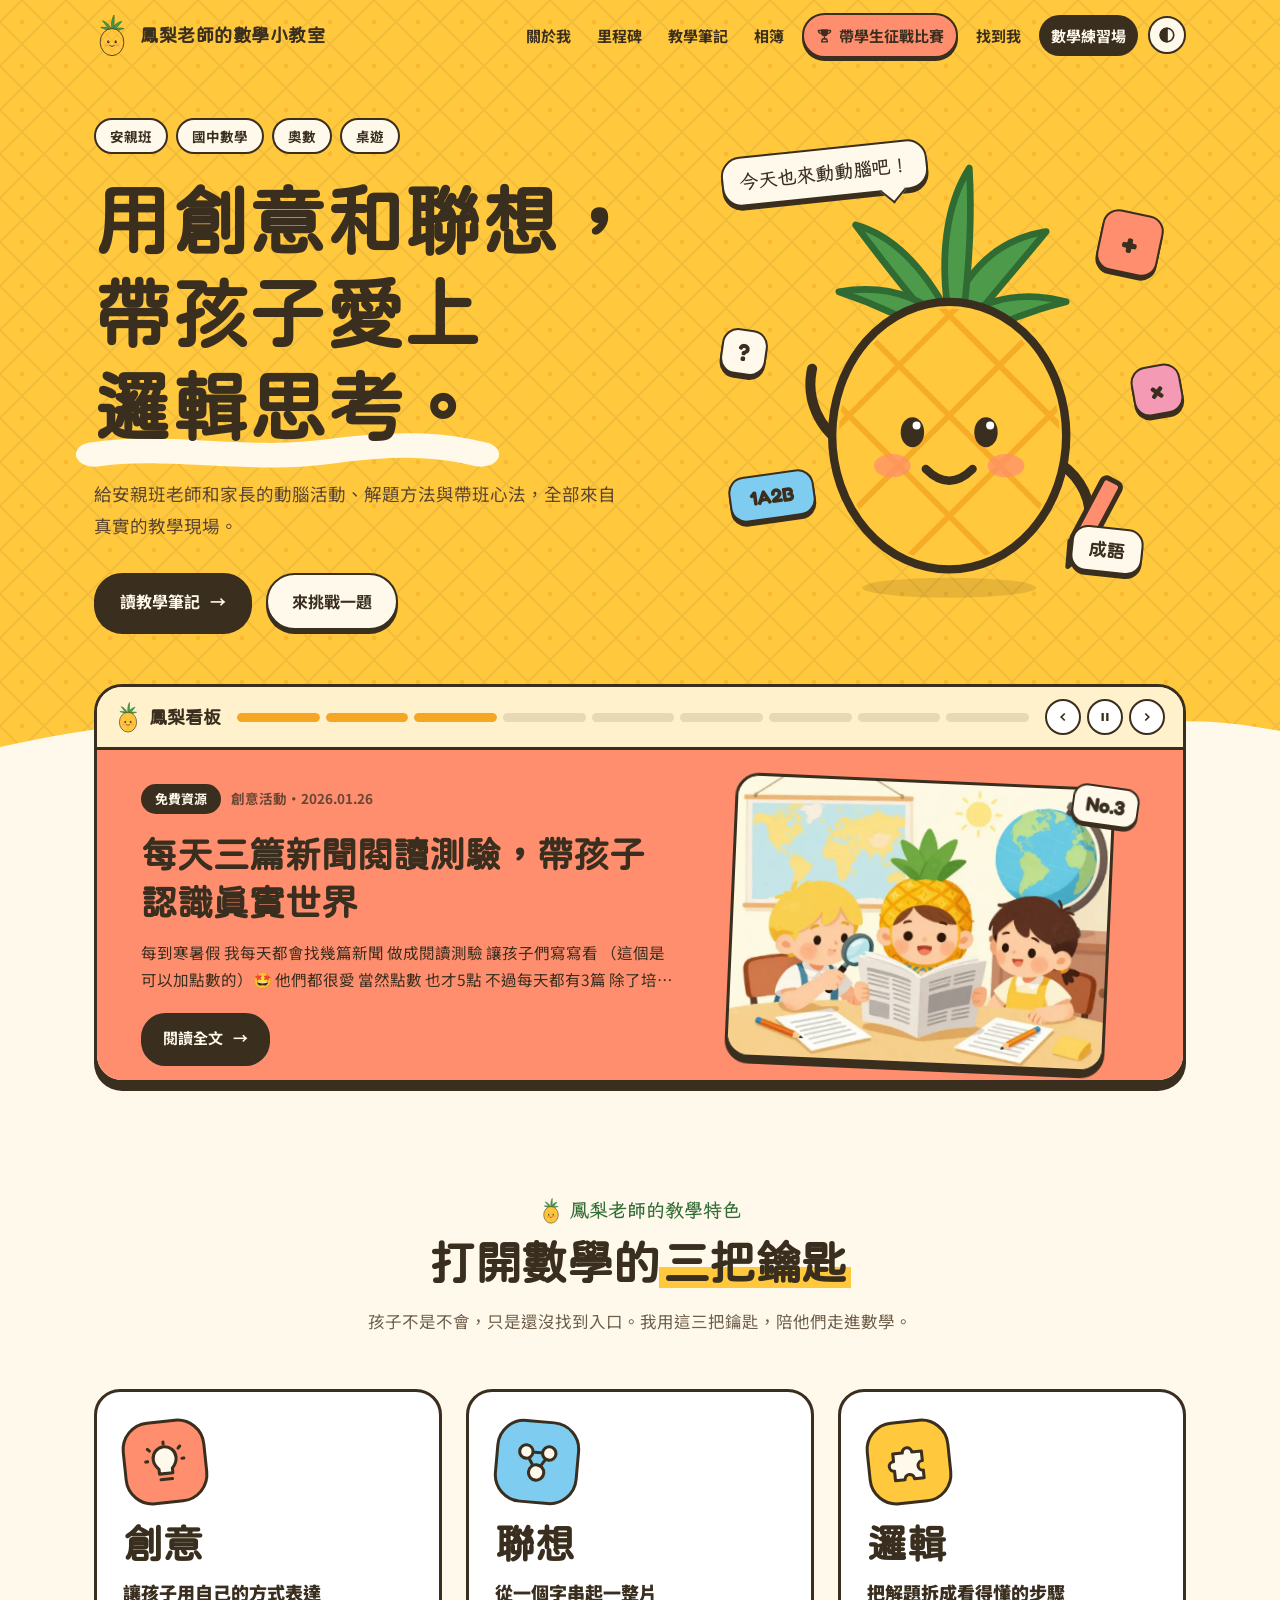
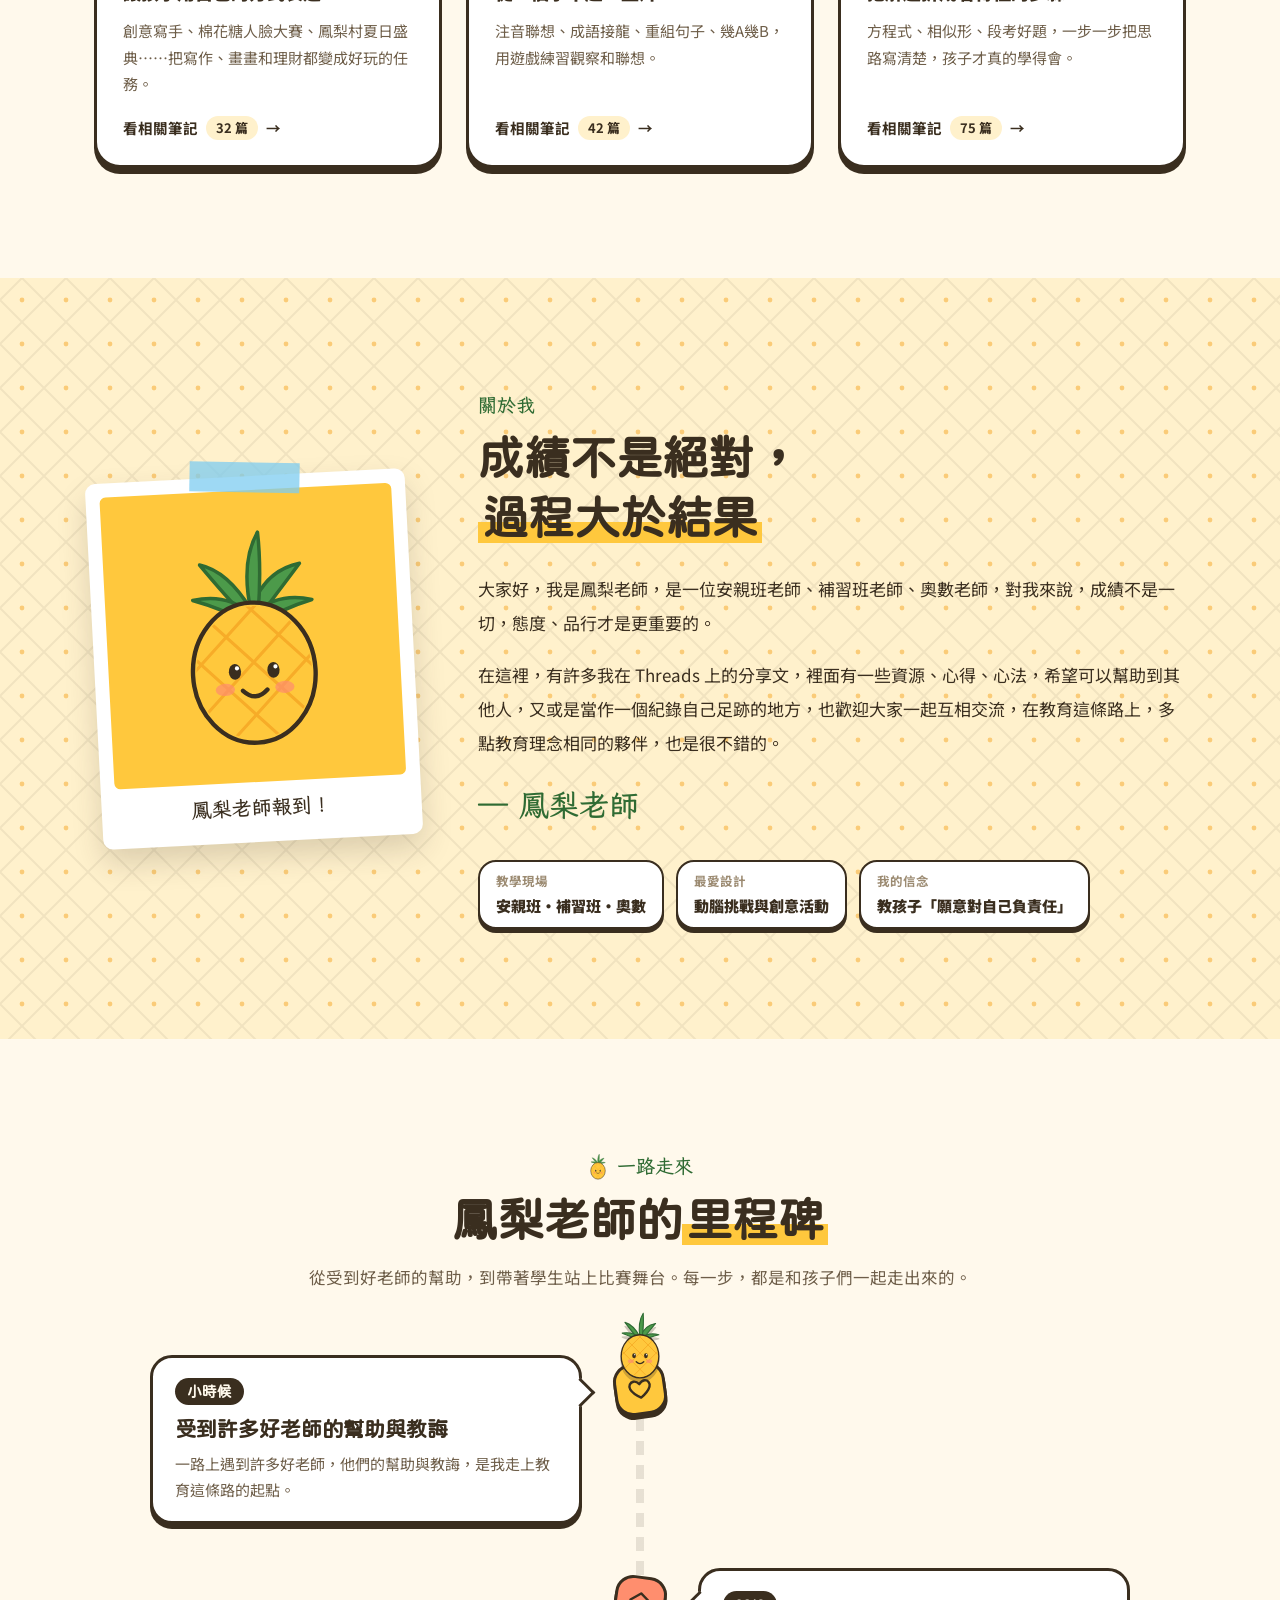
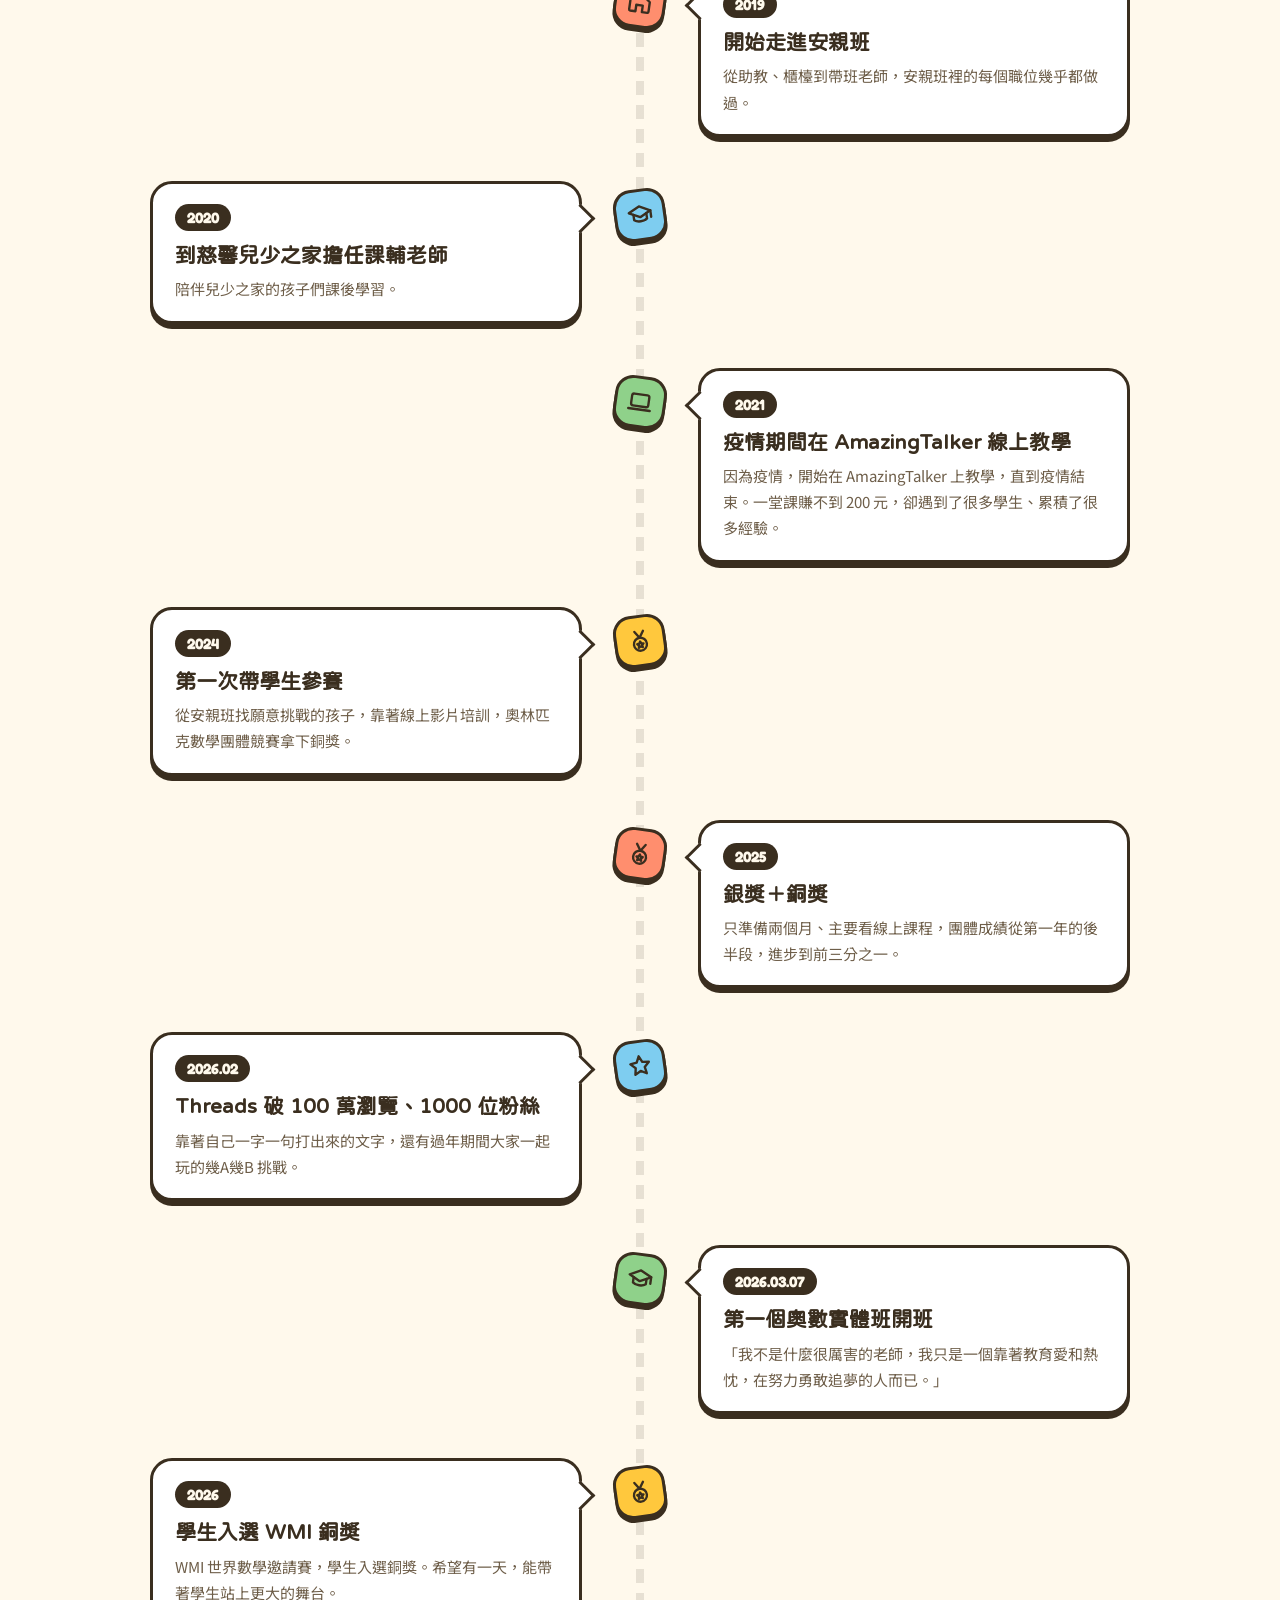
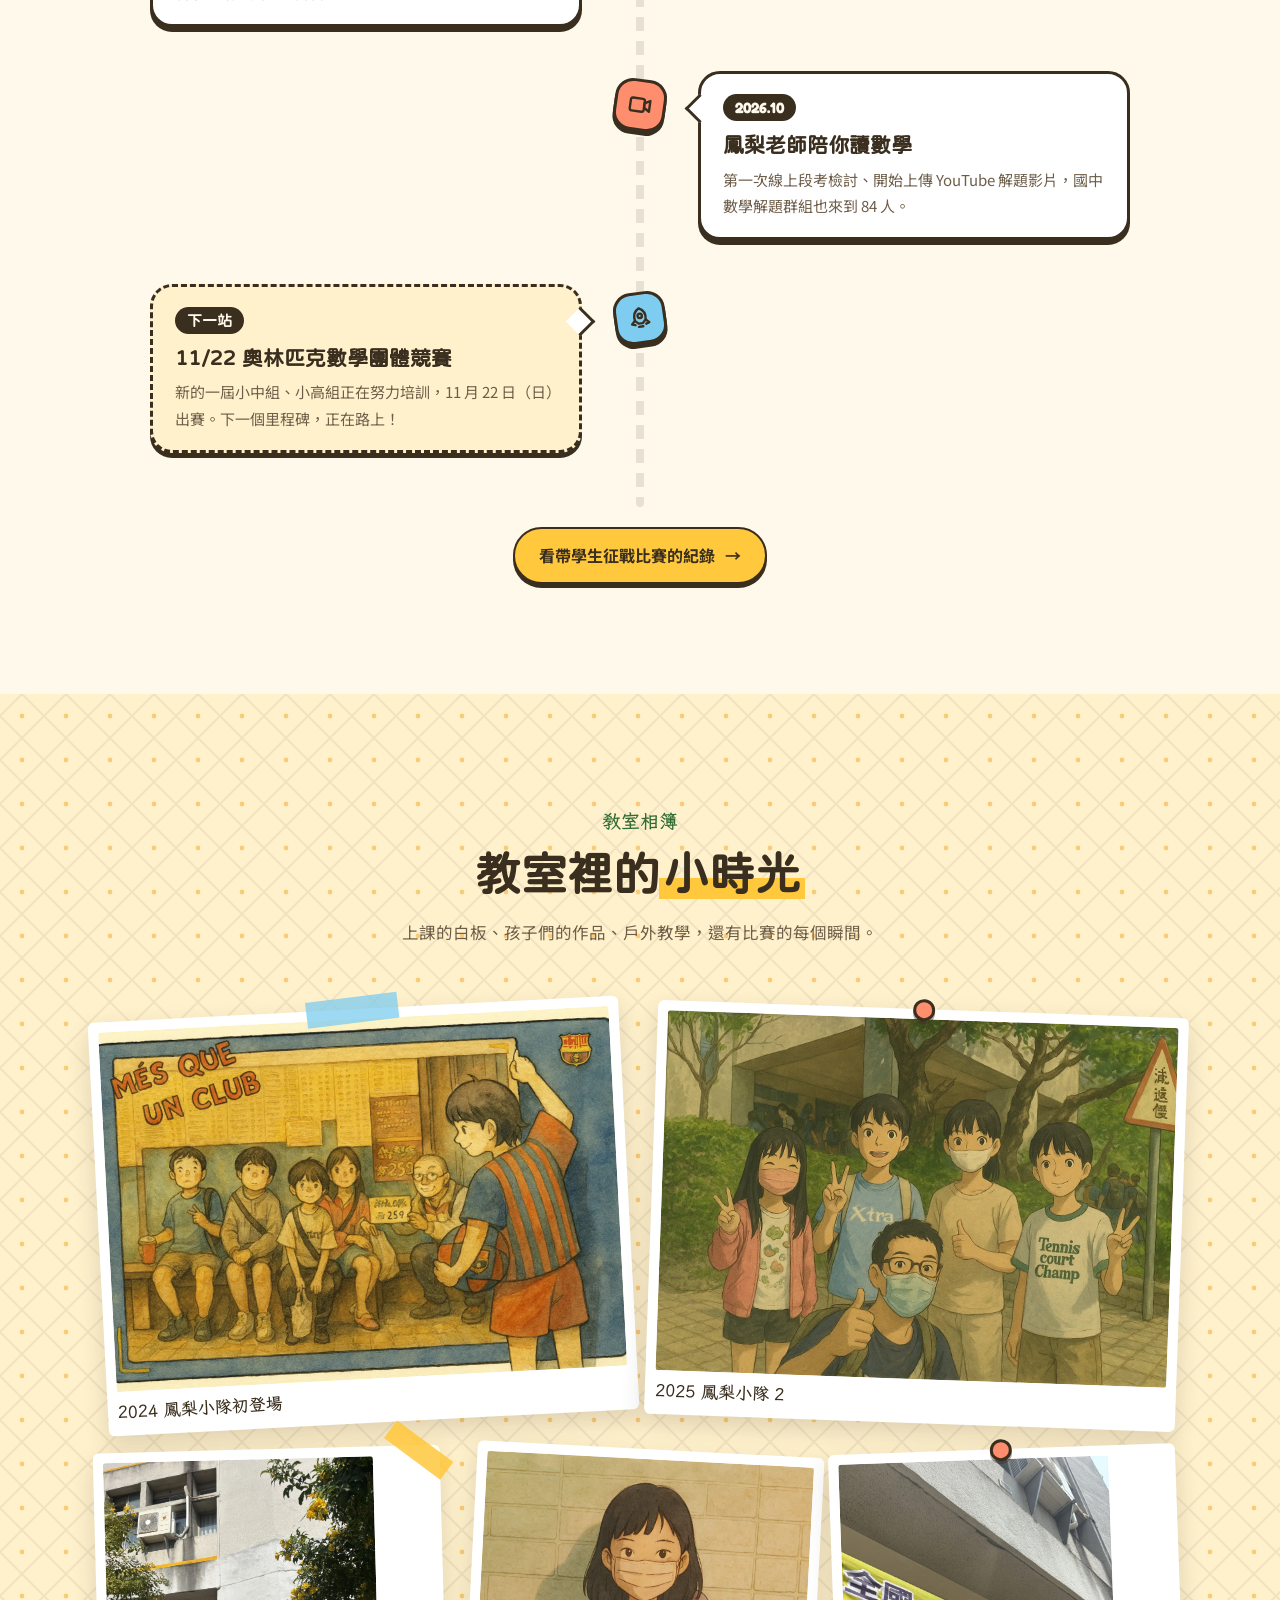
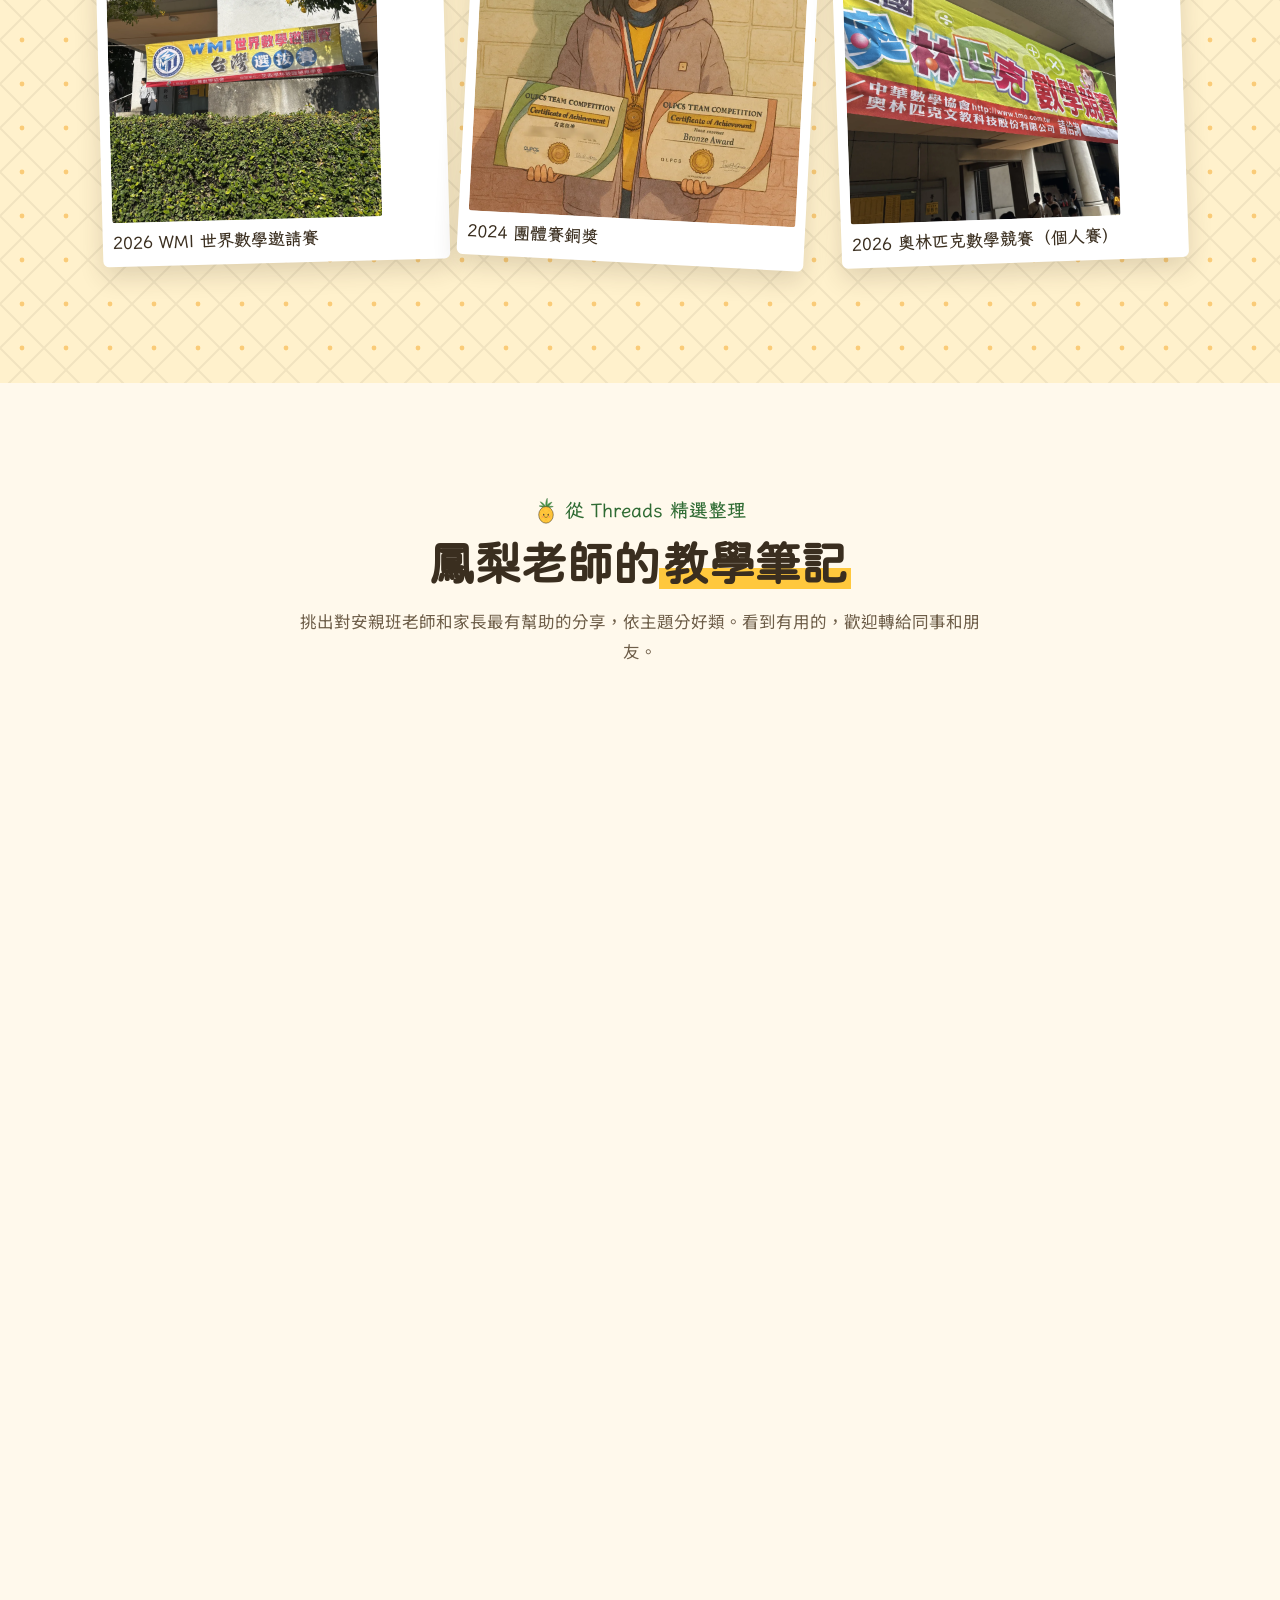
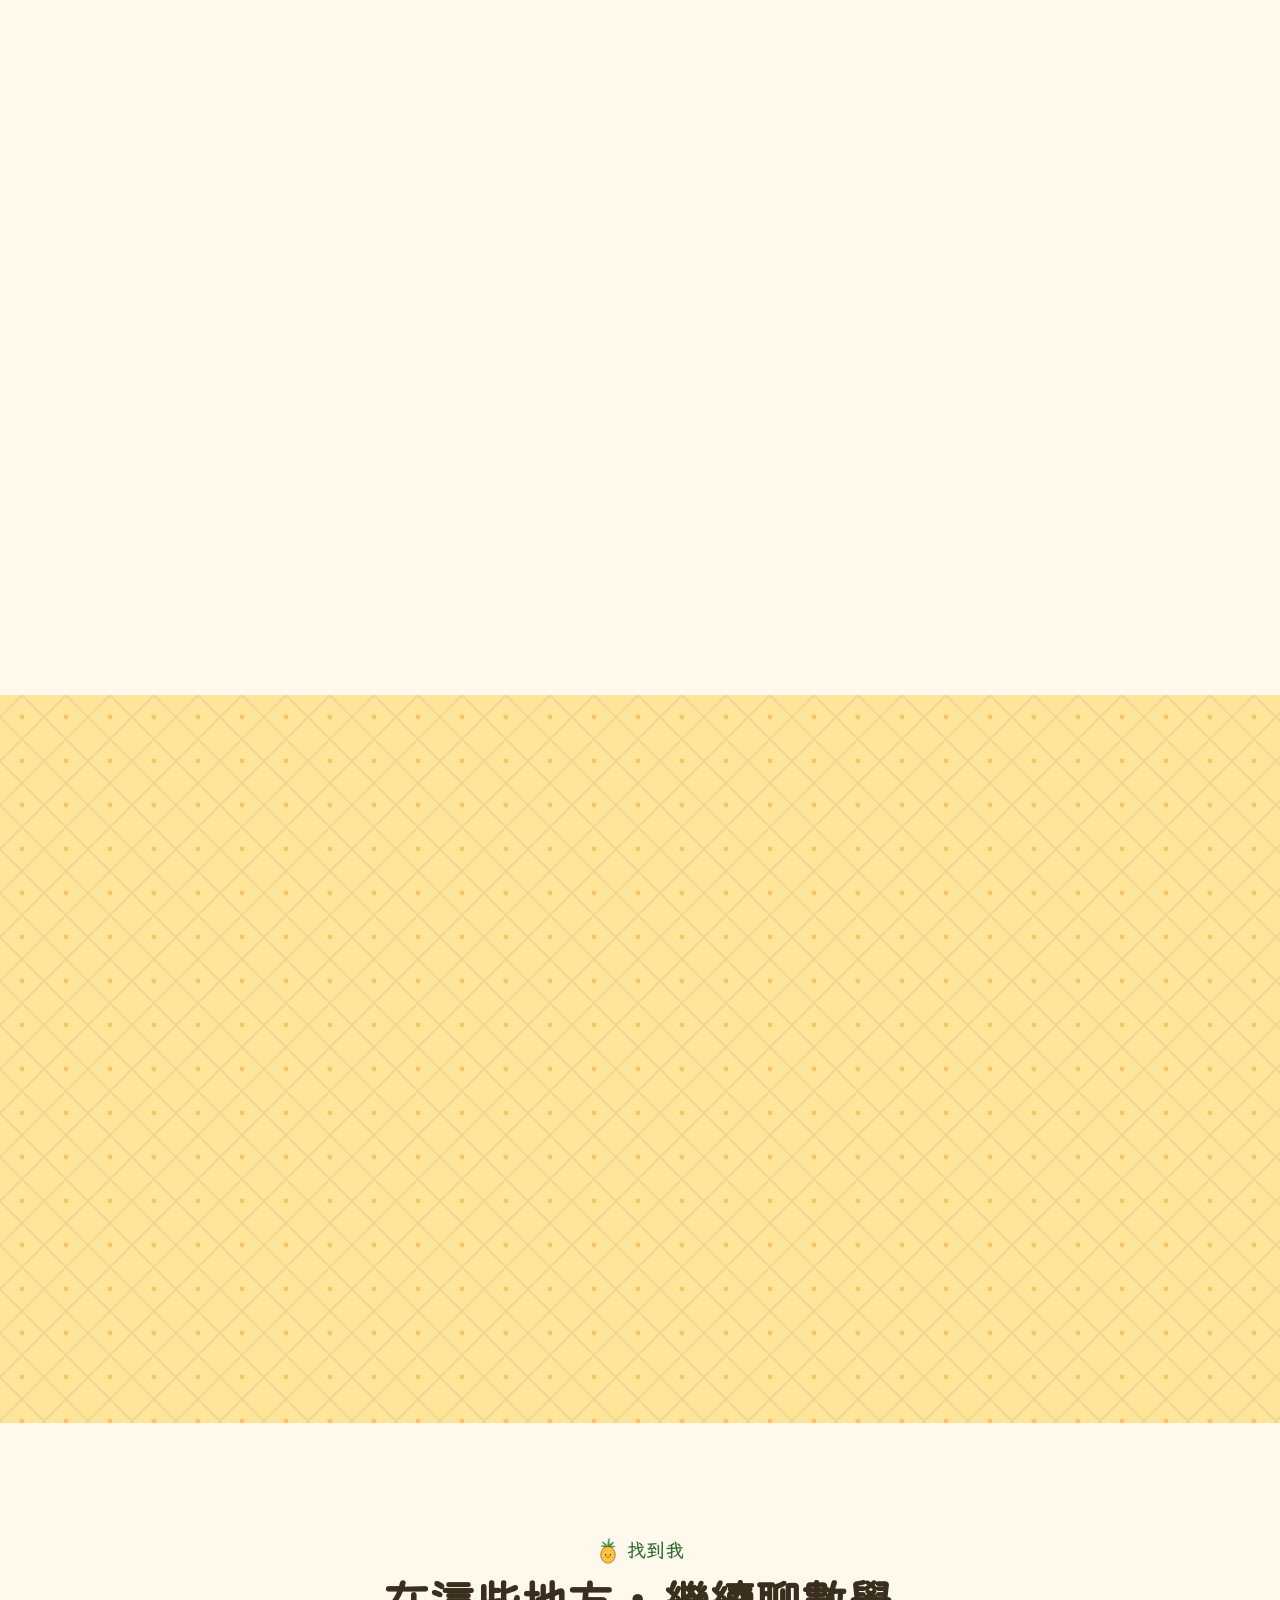
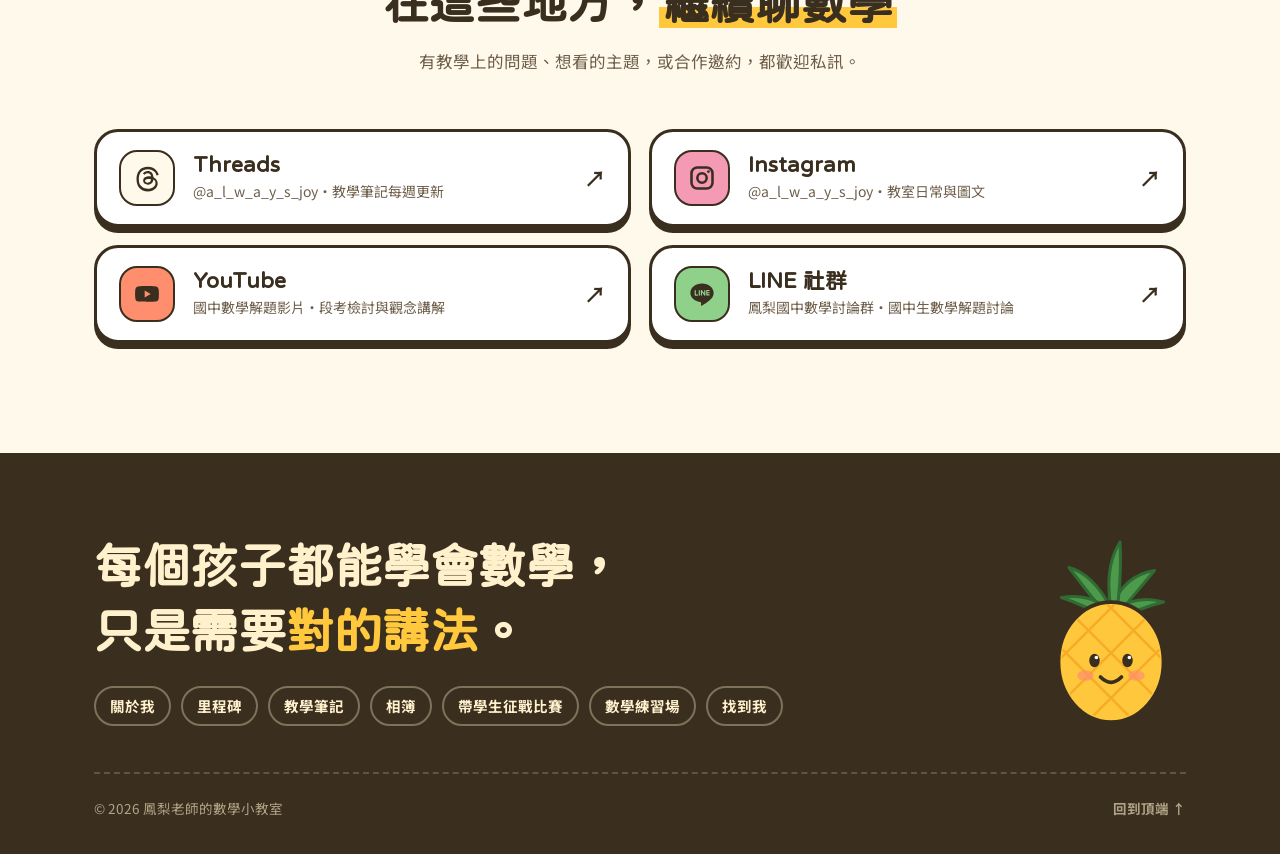
==== commit a421d880: "更新里程碑：好老師的教誨、2019 走進安親班、2020 慈馨兒少之家、2021 AmazingTalker - 新增愛心圖示 - 里程碑副標配合新的起點調整  Co-Authored-By: Cla" ====
--- a/index.html
+++ b/index.html
@@ -179,7 +179,7 @@
       <div class="sec-head">
         <div class="tag reveal"><svg viewBox="0 0 200 260" aria-hidden="true"><use href="#pine"/></svg>一路走來</div>
         <h2 class="reveal" style="--d:.1s">鳳梨老師的<em>里程碑</em></h2>
-        <p class="reveal" style="--d:.2s">從家裡的安親班，到帶著學生站上比賽舞台。每一步，都是和孩子們一起走出來的。</p>
+        <p class="reveal" style="--d:.2s">從受到好老師的幫助，到帶著學生站上比賽舞台。每一步，都是和孩子們一起走出來的。</p>
       </div>
       <div class="road" id="road">
         <div class="road-track" aria-hidden="true"><i id="roadFill"></i></div>
@@ -496,6 +496,7 @@
 
   /* ---------- 里程碑：沿著小路往下走，鳳梨跟著捲動前進 ---------- */
   const MILESTONE_ICONS = {
+    heart:'<svg viewBox="0 0 24 24"><path d="M12 20s-7-4.4-9-9c-1.3-3 .7-6.5 4-6.5 2 0 3.6 1.2 5 3 1.4-1.8 3-3 5-3 3.3 0 5.3 3.5 4 6.5-2 4.6-9 9-9 9z"/></svg>',
     home:'<svg viewBox="0 0 24 24"><path d="M3 11l9-7 9 7v9a1 1 0 0 1-1 1h-5v-6H9v6H4a1 1 0 0 1-1-1z"/></svg>',
     laptop:'<svg viewBox="0 0 24 24"><rect x="4" y="5" width="16" height="11" rx="2"/><path d="M2 19h20"/></svg>',
     medal:'<svg viewBox="0 0 24 24"><path d="M8 3l4 6 4-6"/><circle cx="12" cy="15" r="6"/><path d="M12 12.5l.9 1.8 2 .3-1.4 1.4.3 2-1.8-1-1.8 1 .3-2-1.4-1.4 2-.3z"/></svg>',
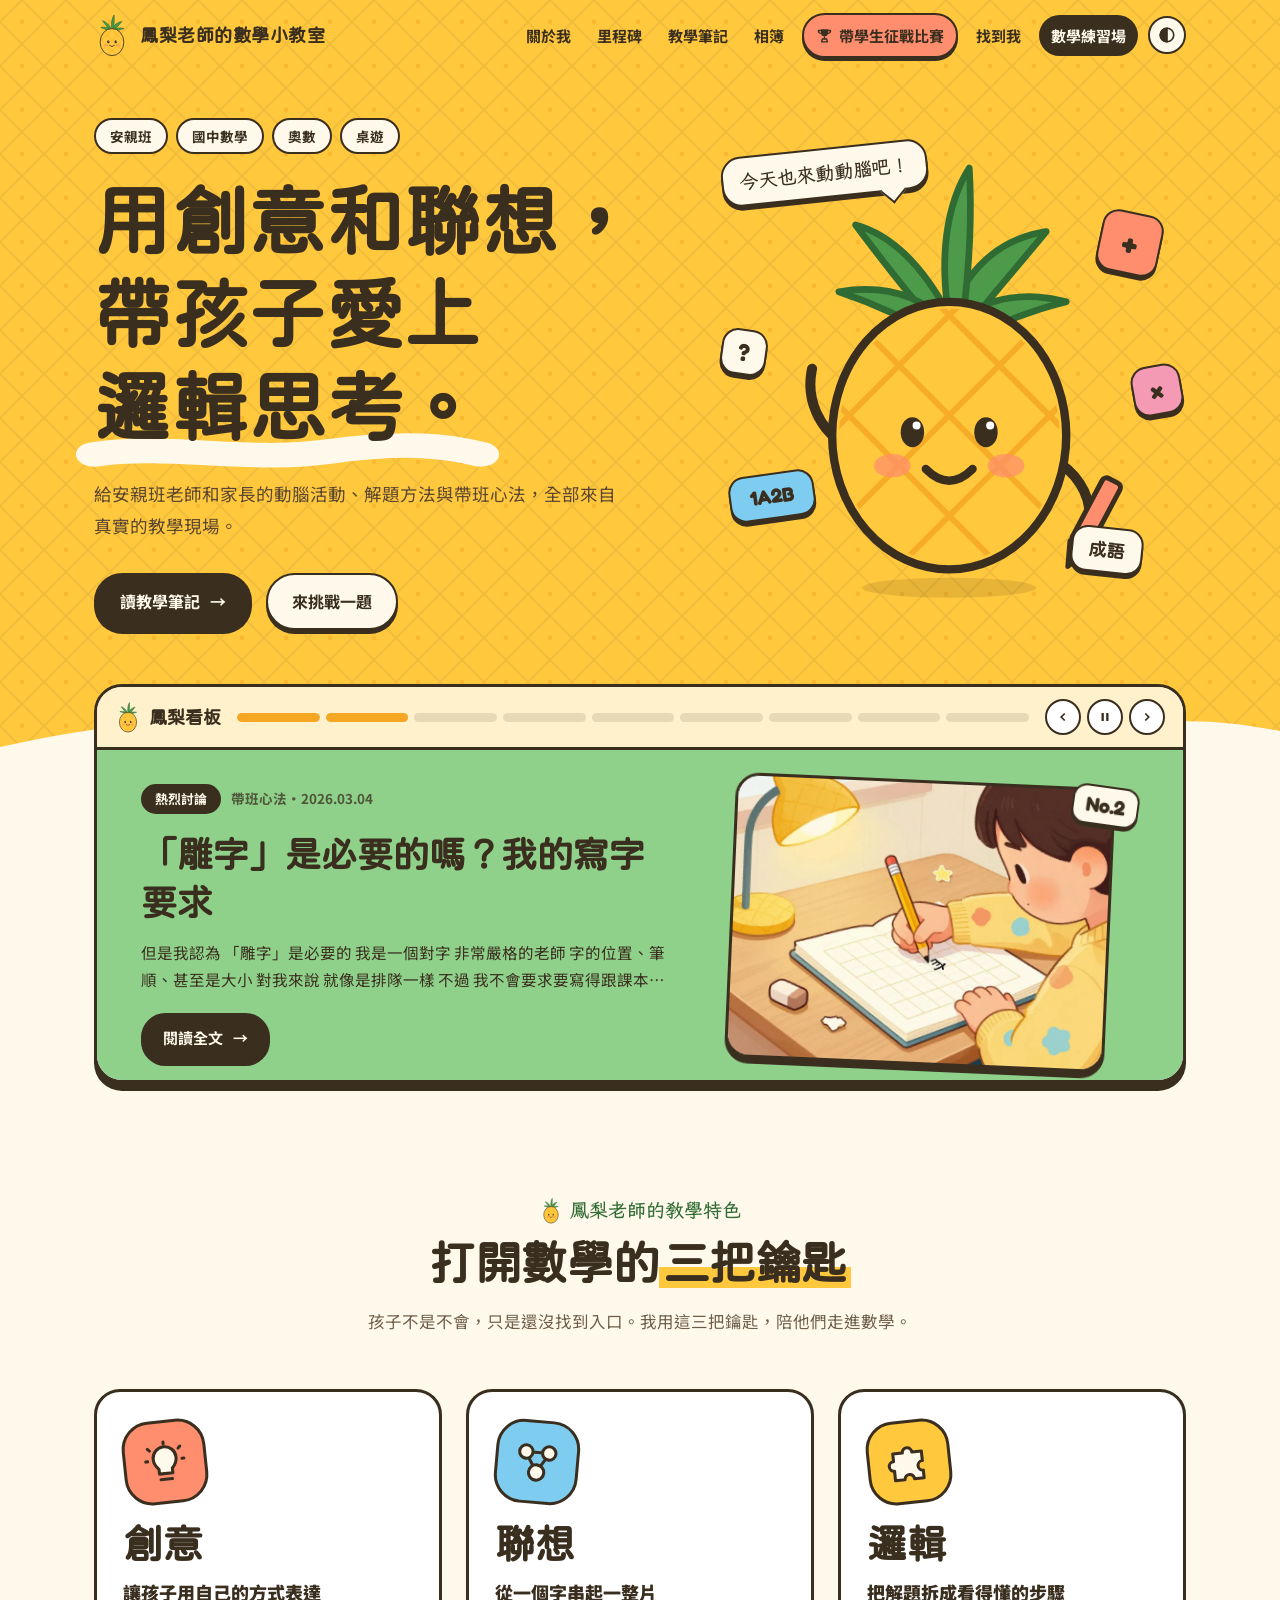
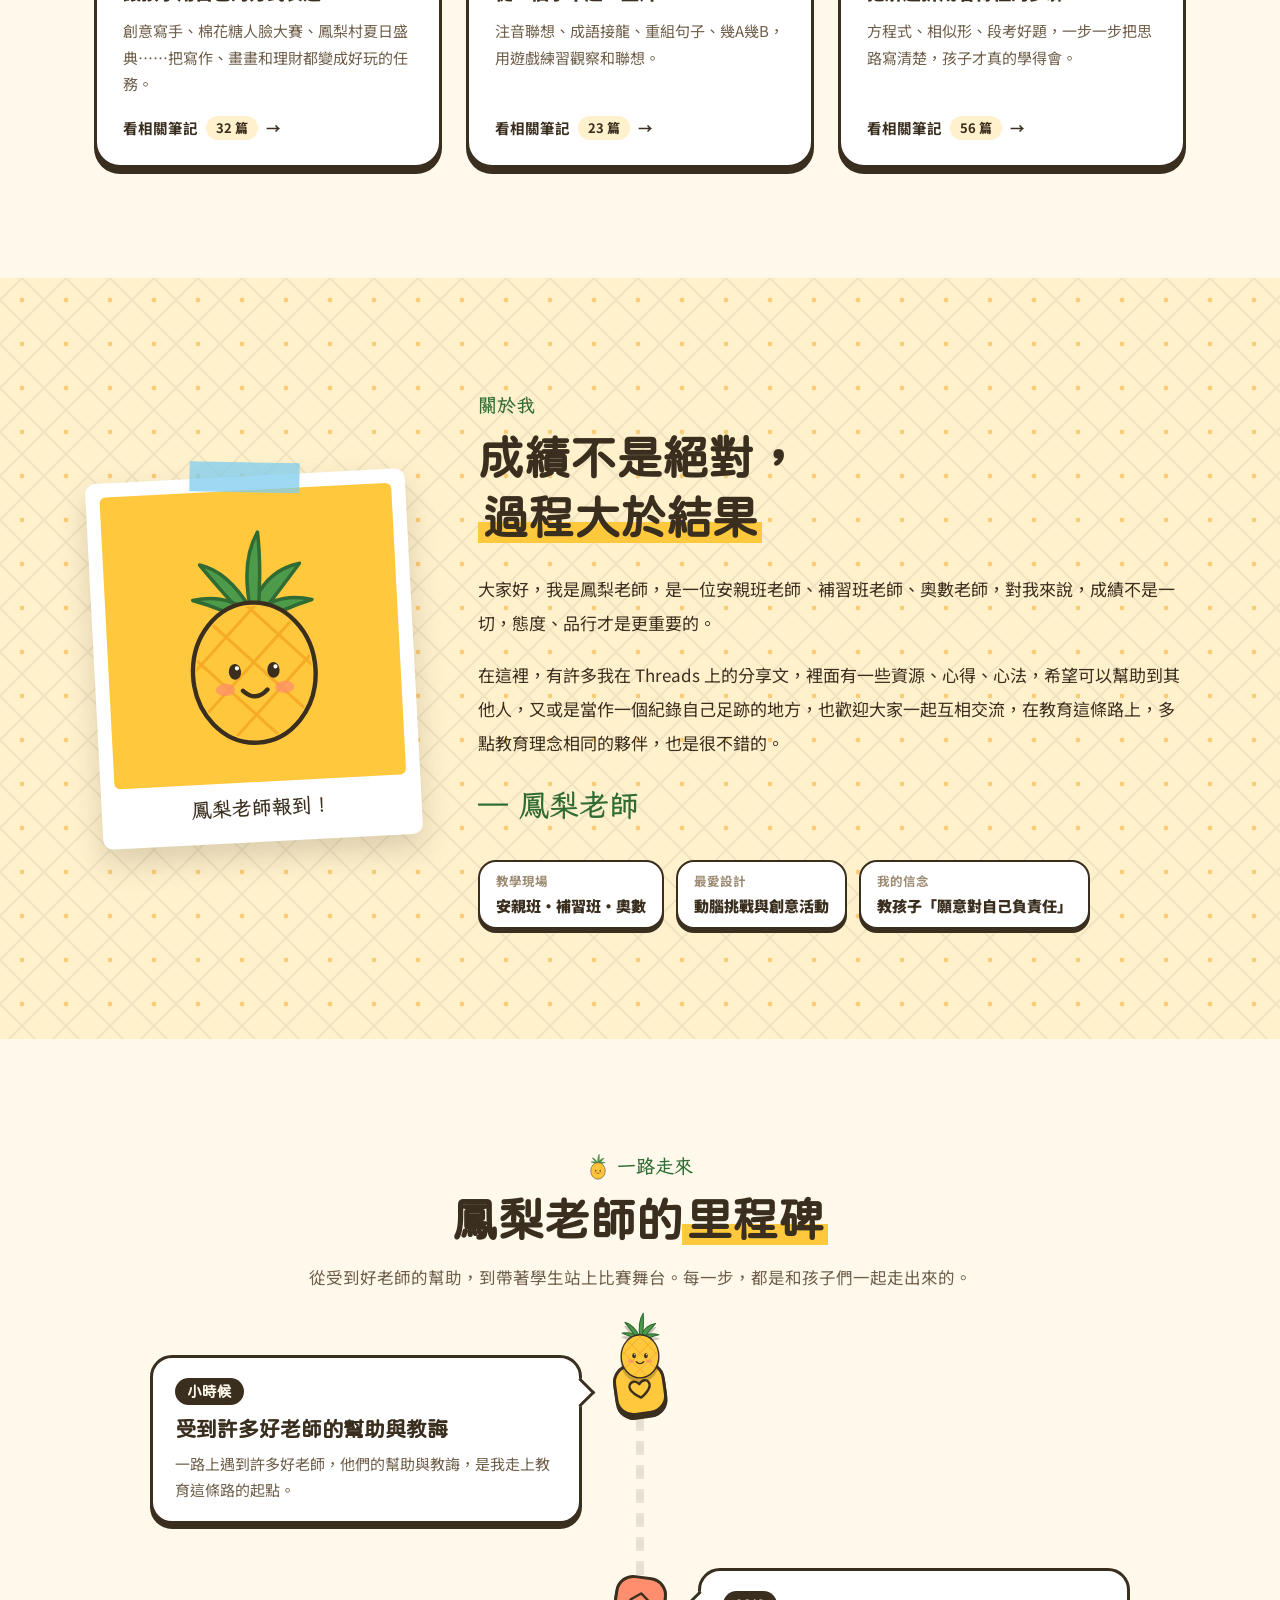
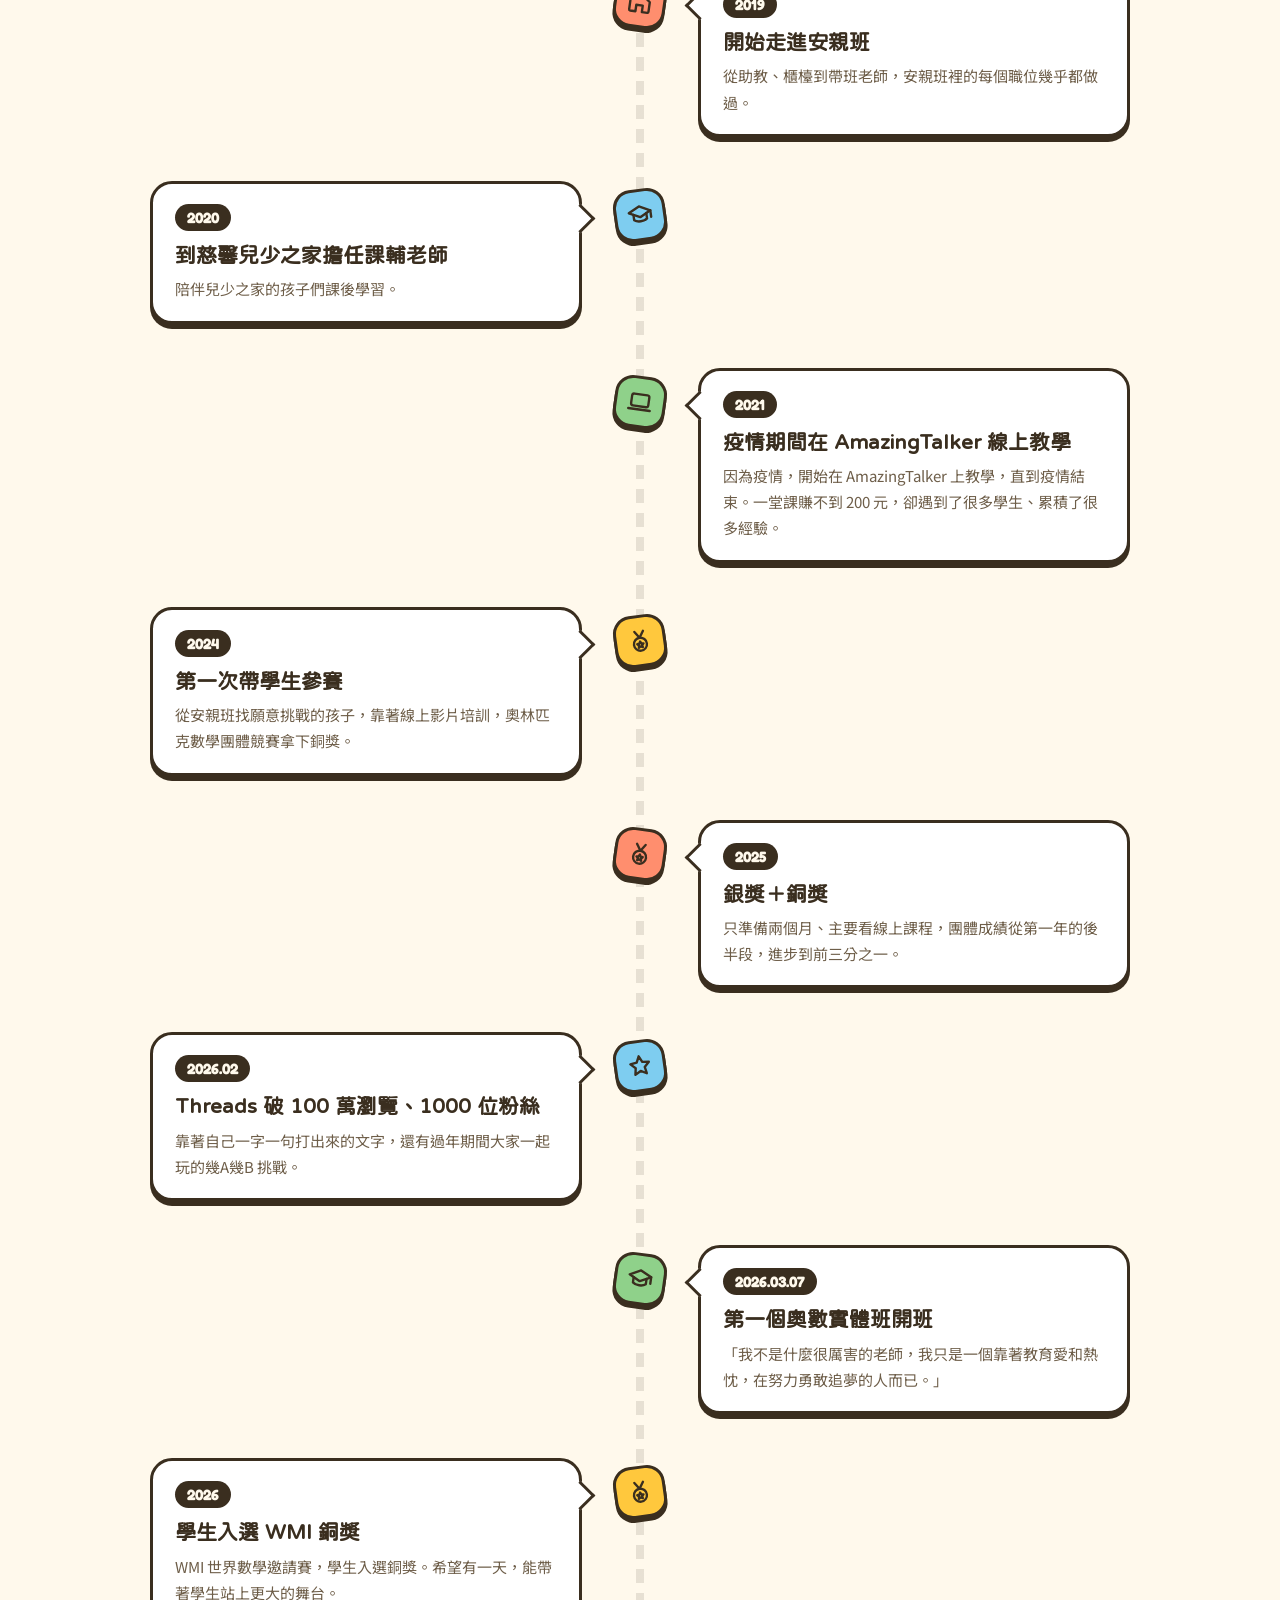
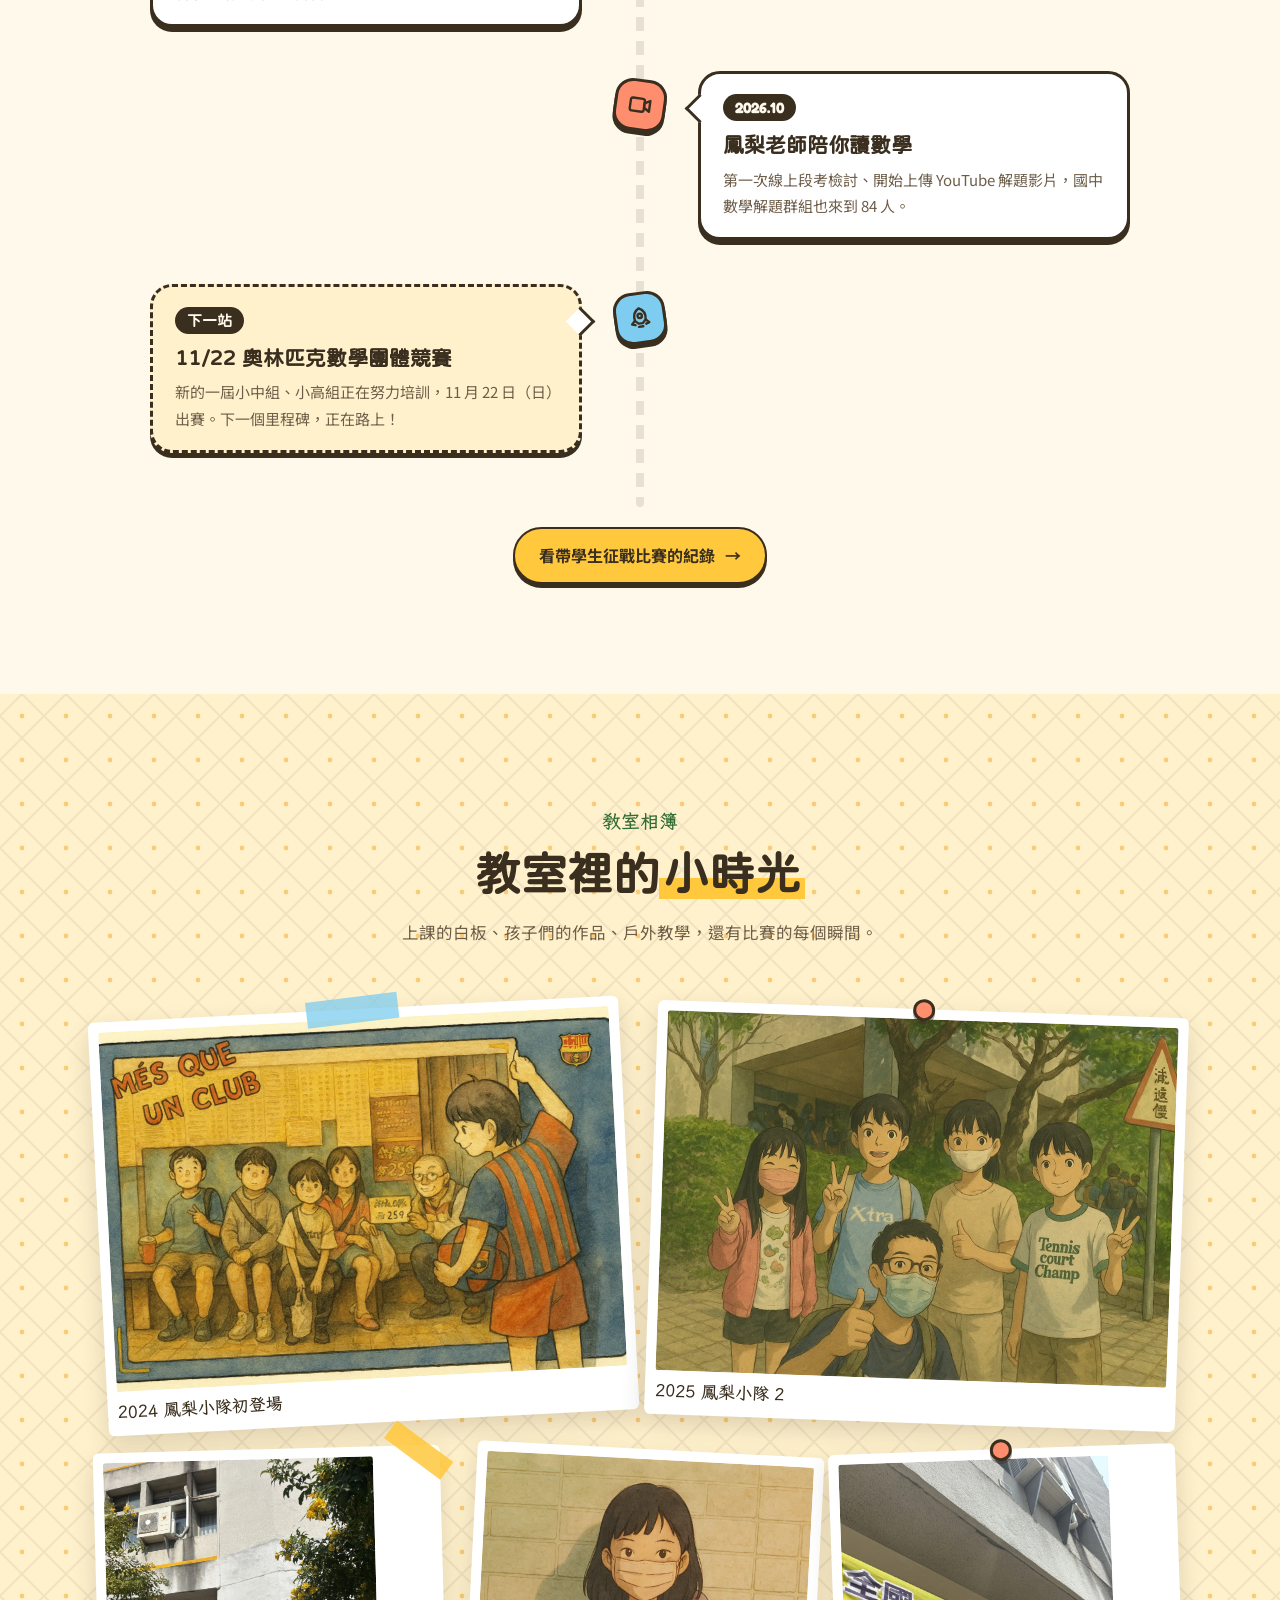
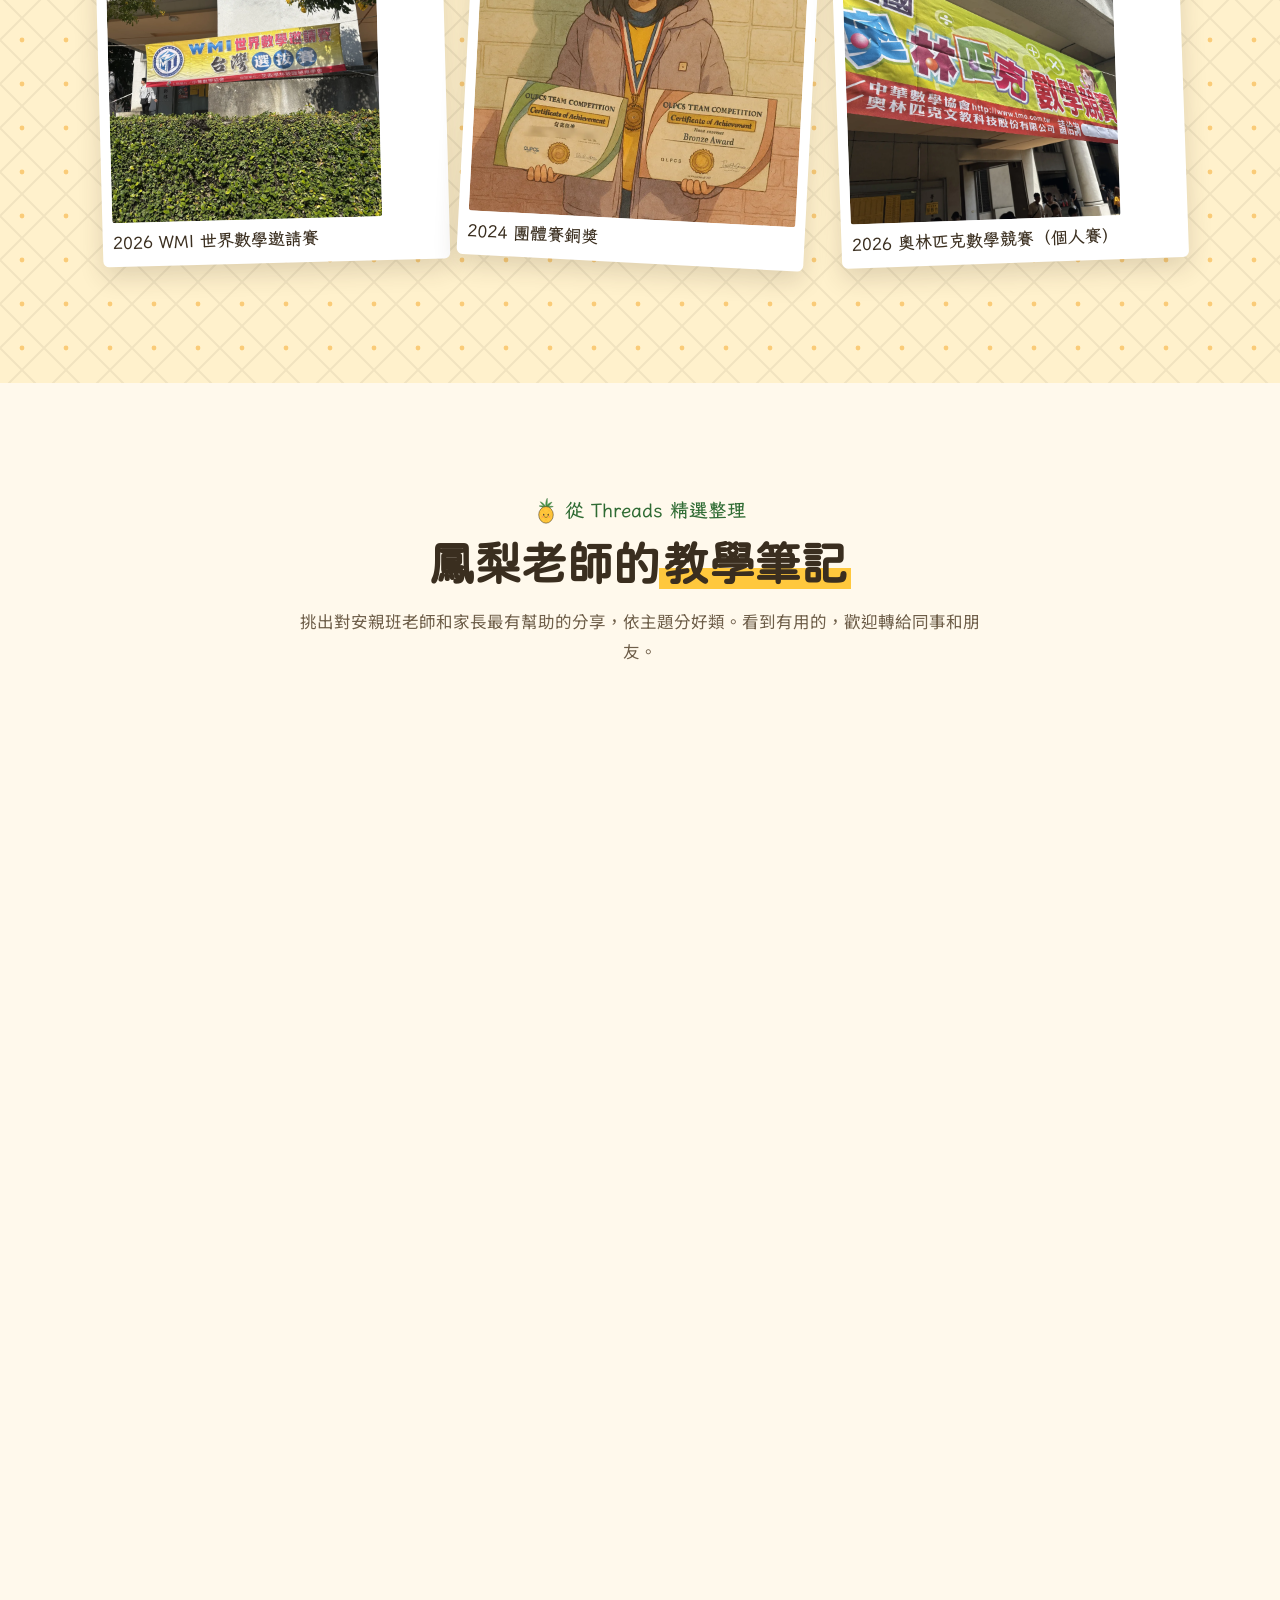
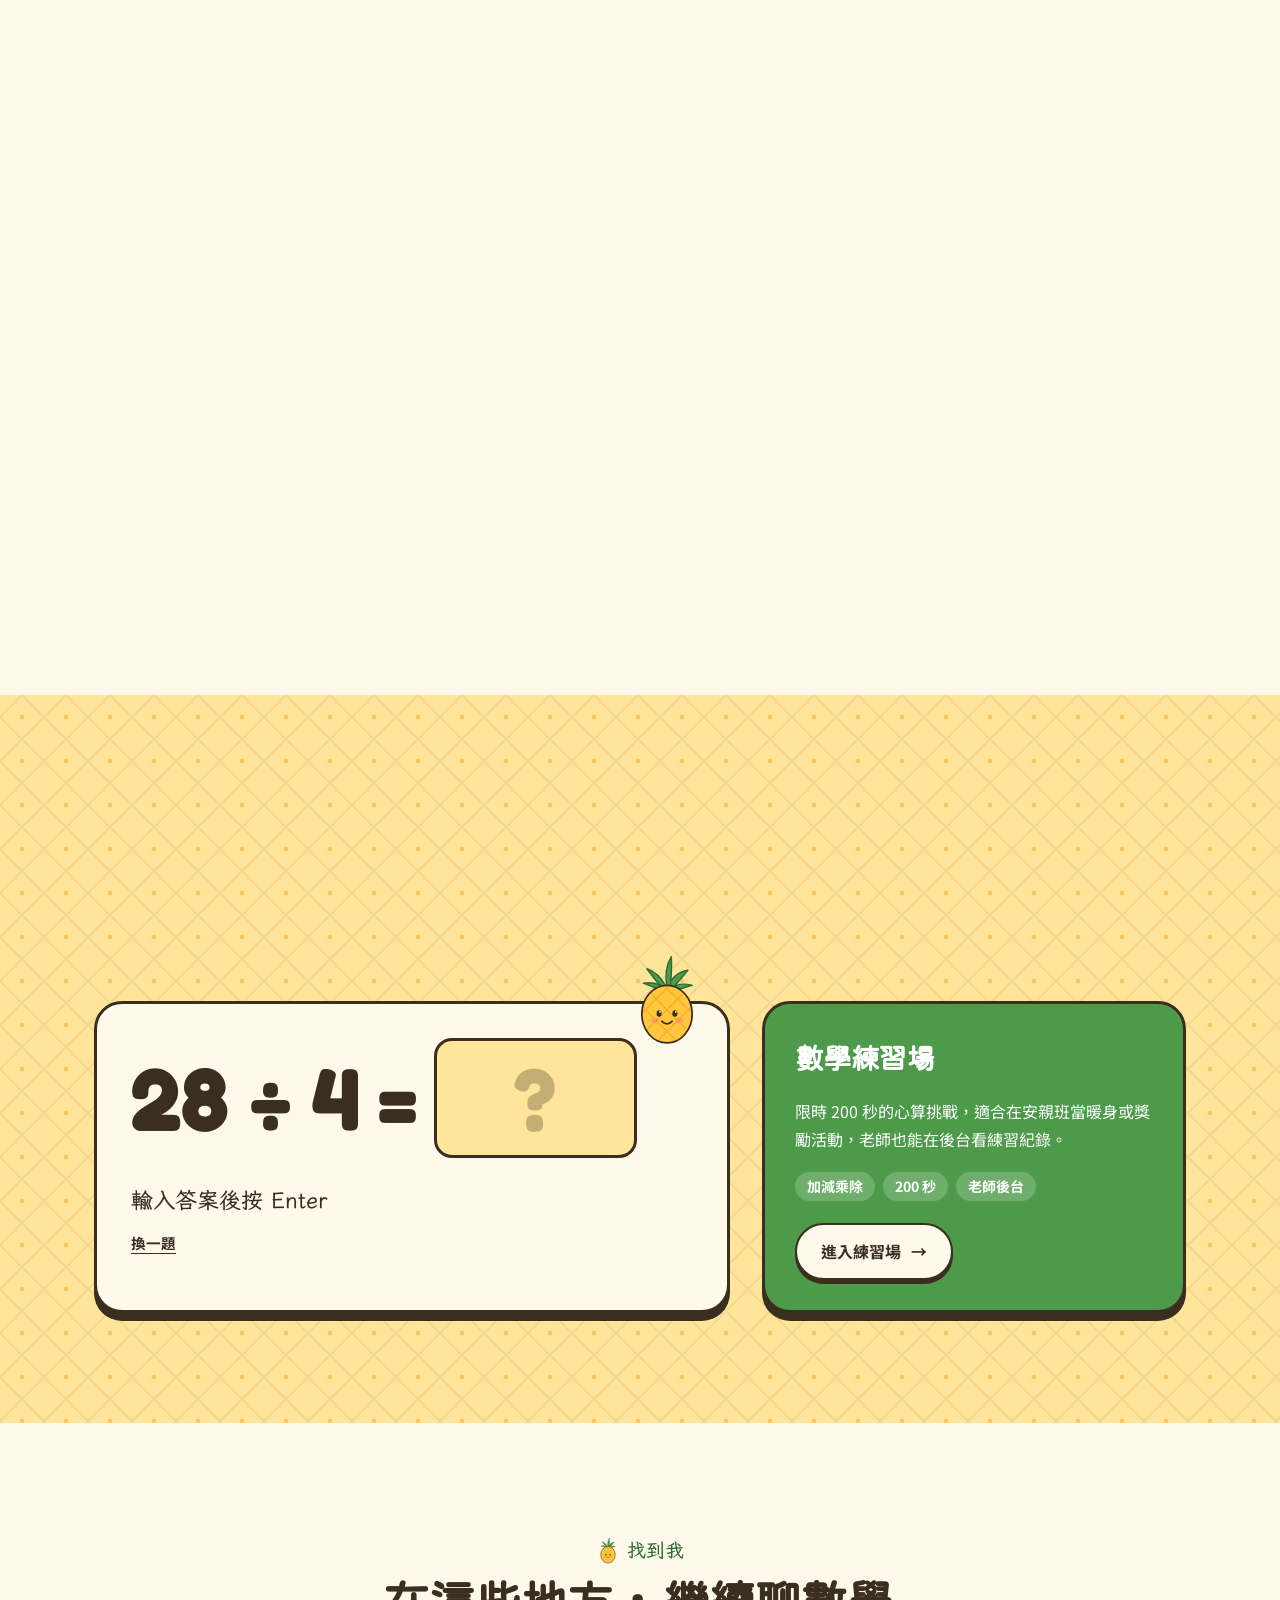
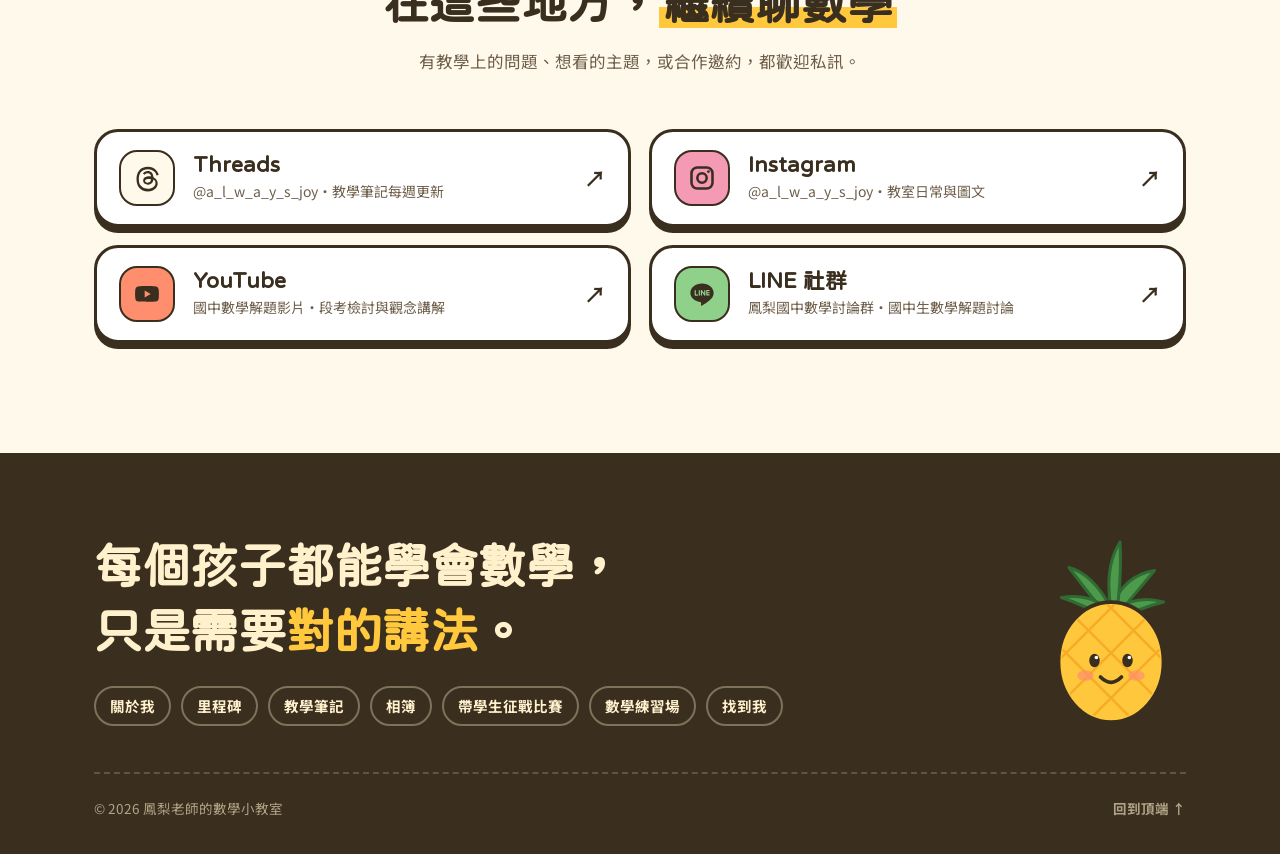
==== commit d2958c87: "「週六-奧數日」移出免費資源，並加上檔案版本號避免讀到舊快取 - 週六-奧數日只保留在「奧數課程分享」 - 兩個頁面引用的 CSS、JS 加上 ?v= 版本號，更新後瀏覽器會載入最新檔案  Co-Au" ====
--- a/index.html
+++ b/index.html
@@ -13,7 +13,7 @@
 <link rel="preconnect" href="https://fonts.gstatic.com" crossorigin>
 <link href="https://fonts.googleapis.com/css2?family=Noto+Sans+TC:wght@400;500;700;900&family=LXGW+WenKai+TC:wght@400;700&family=Fredoka:wght@500;600;700&display=swap" rel="stylesheet">
 <link href="https://fonts.googleapis.com/css2?family=Huninn&display=swap" rel="stylesheet">
-<link rel="stylesheet" href="assets/site.css">
+<link rel="stylesheet" href="assets/site.css?v=2026.10.26-1">
 <script>document.documentElement.classList.add('js');</script>
 </head>
 <body>
@@ -310,9 +310,9 @@
   </div>
 </dialog>
 
-<script src="data/site.js"></script>
-<script src="assets/common.js"></script>
-<script src="data/articles.js"></script>
+<script src="data/site.js?v=2026.10.26-1"></script>
+<script src="assets/common.js?v=2026.10.26-1"></script>
+<script src="data/articles.js?v=2026.10.26-1"></script>
 <script>
 (function(){
   const SITE = window.SITE || {};
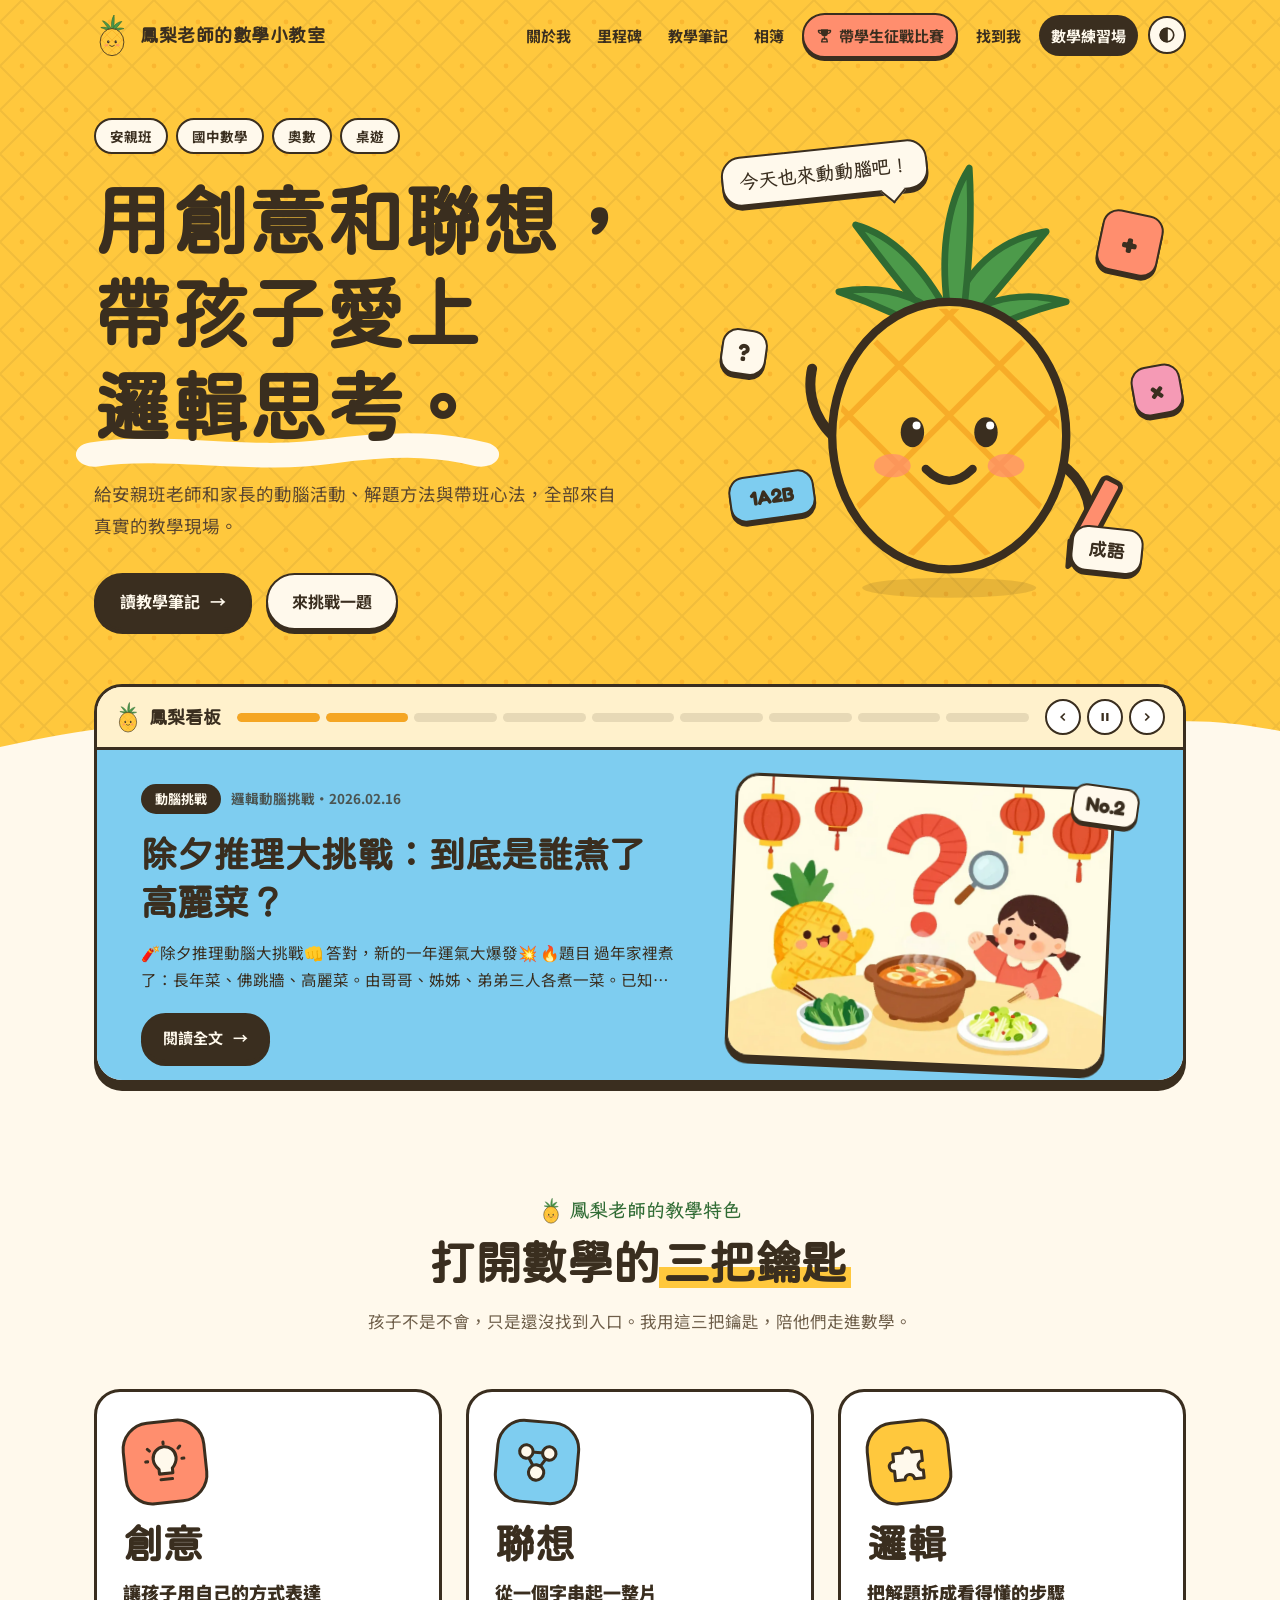
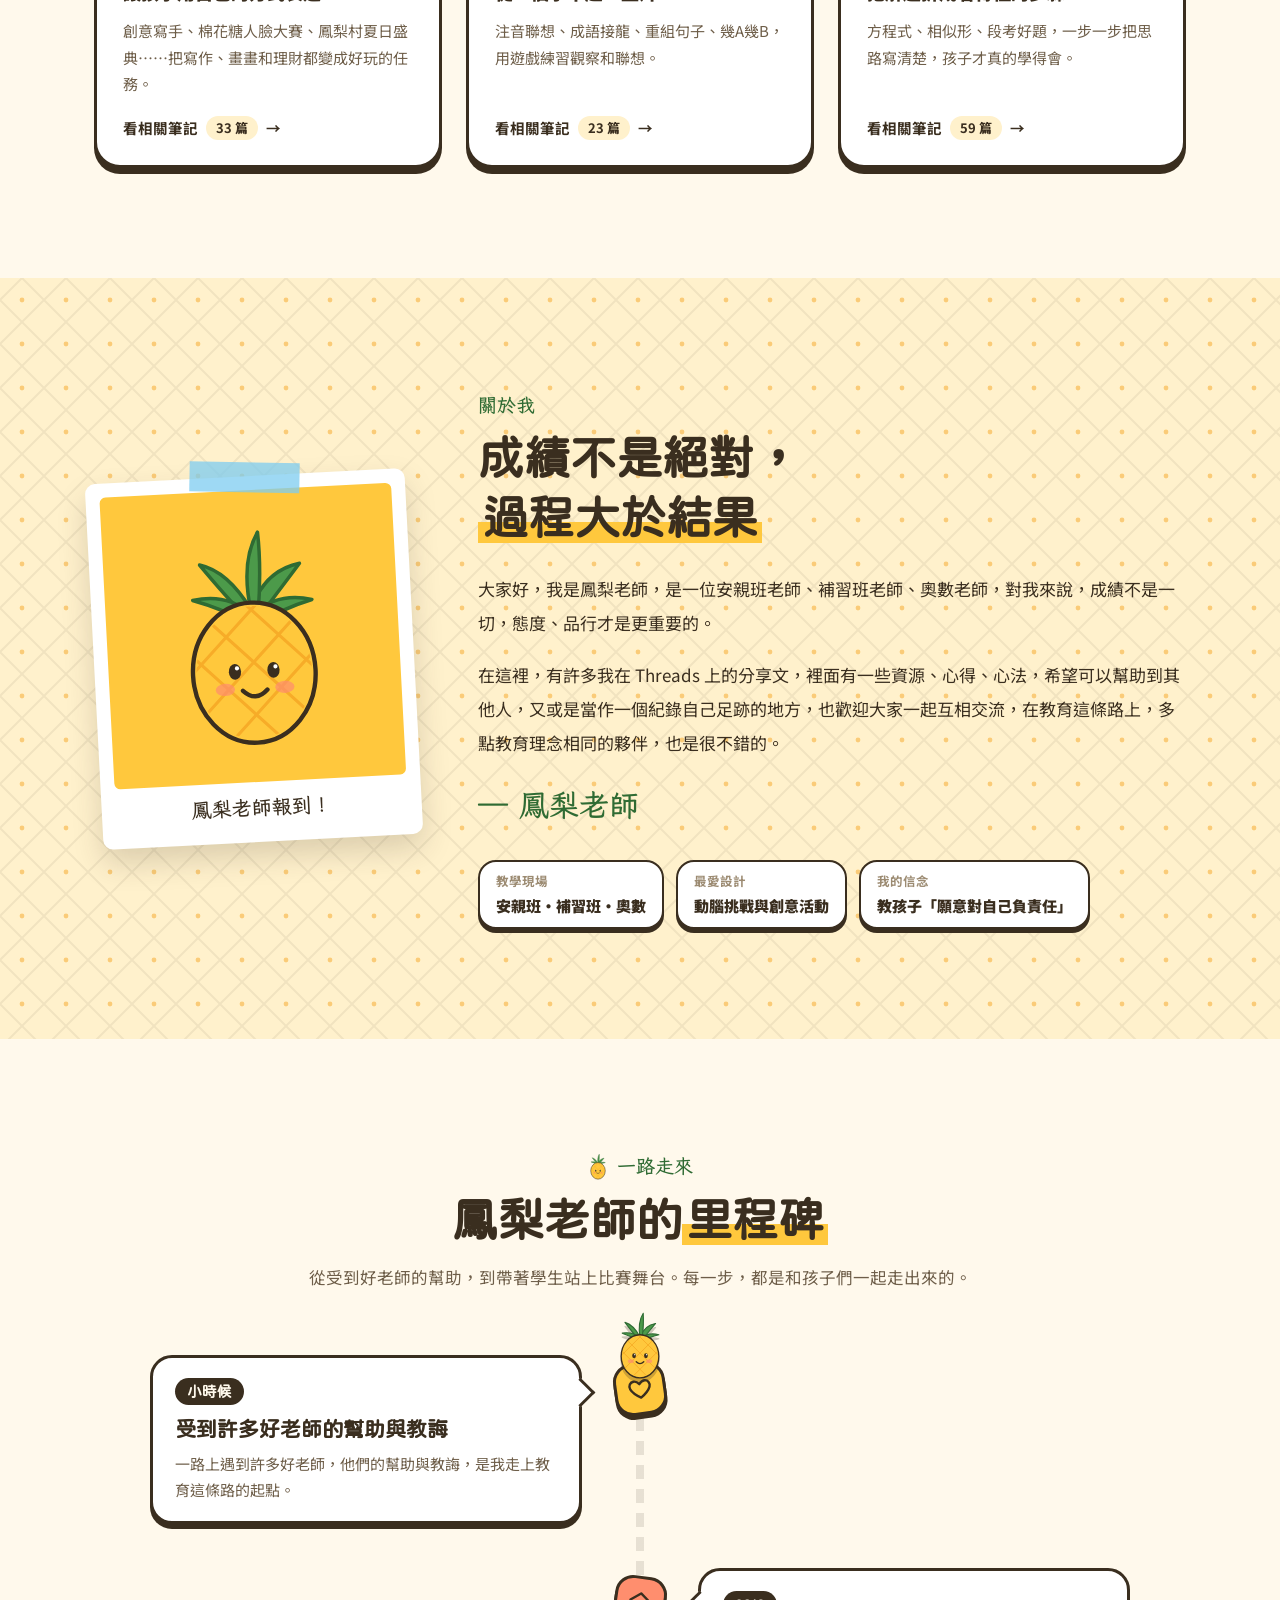
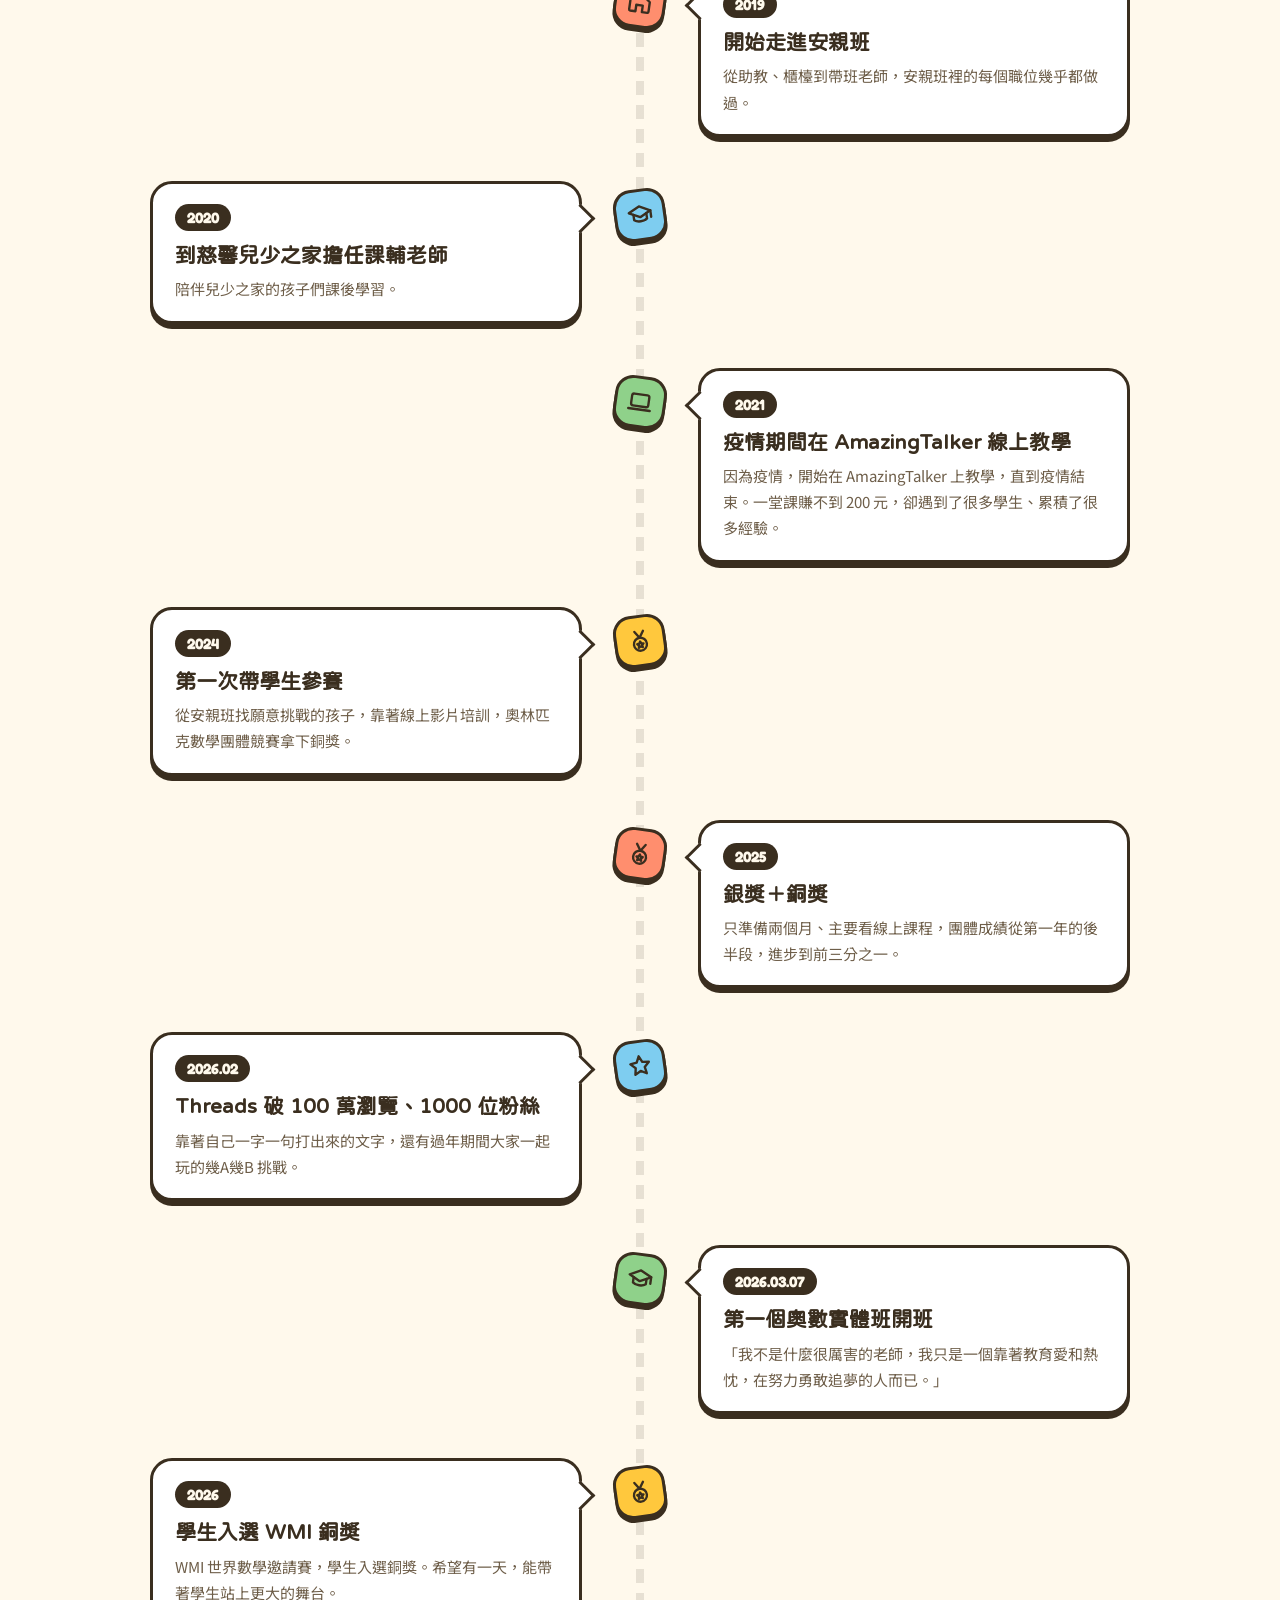
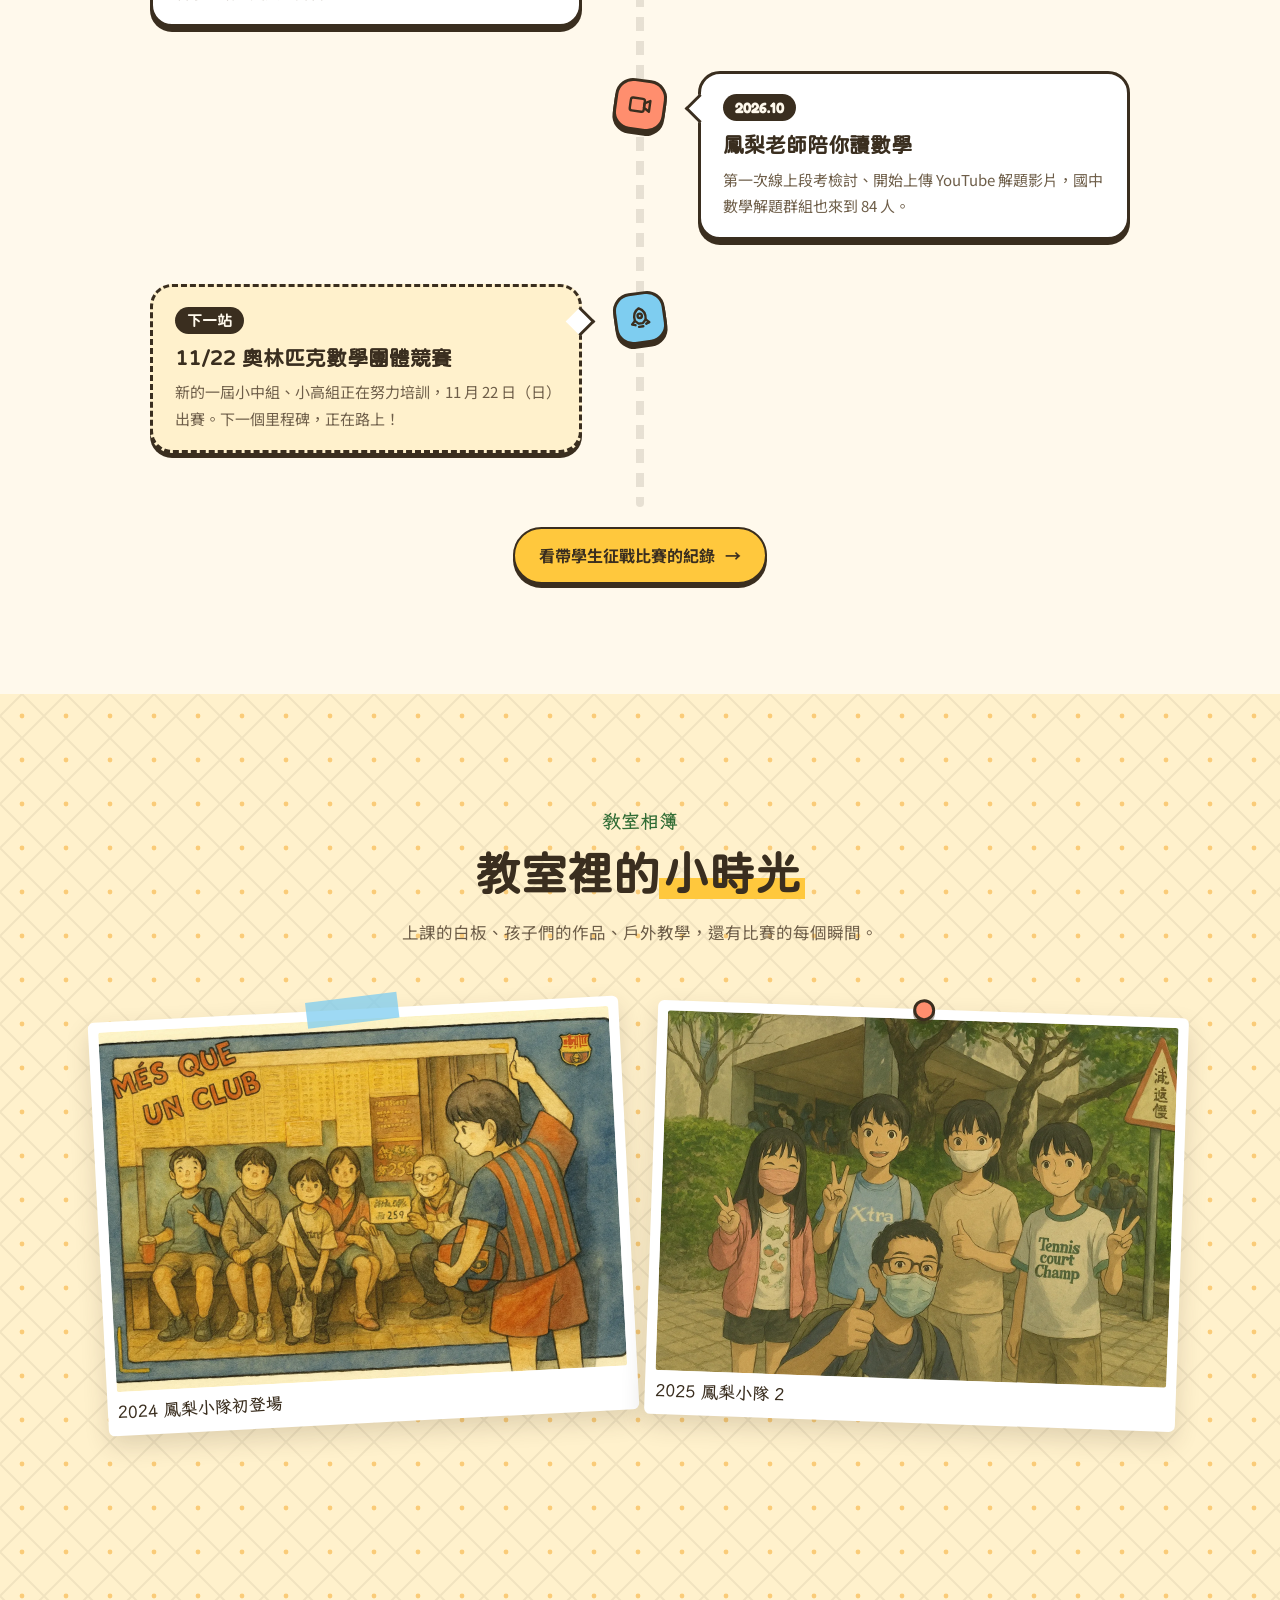
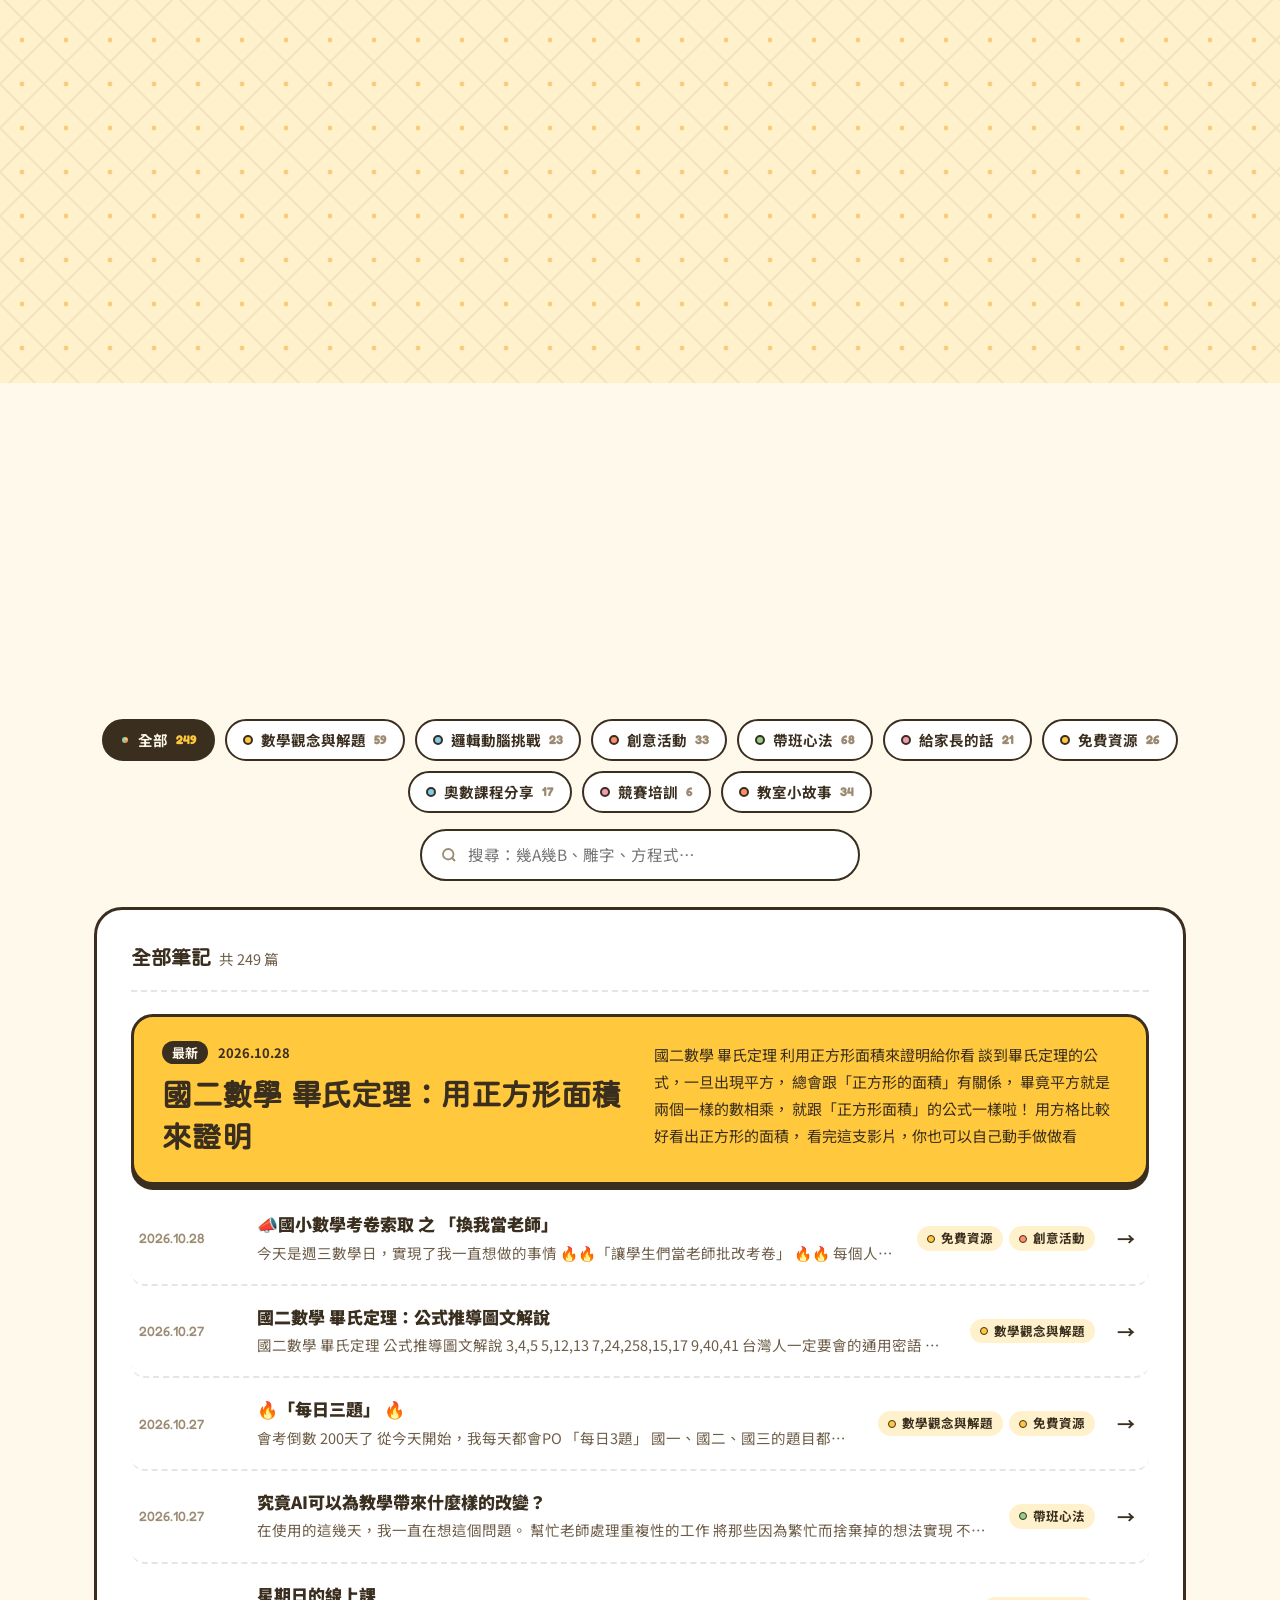
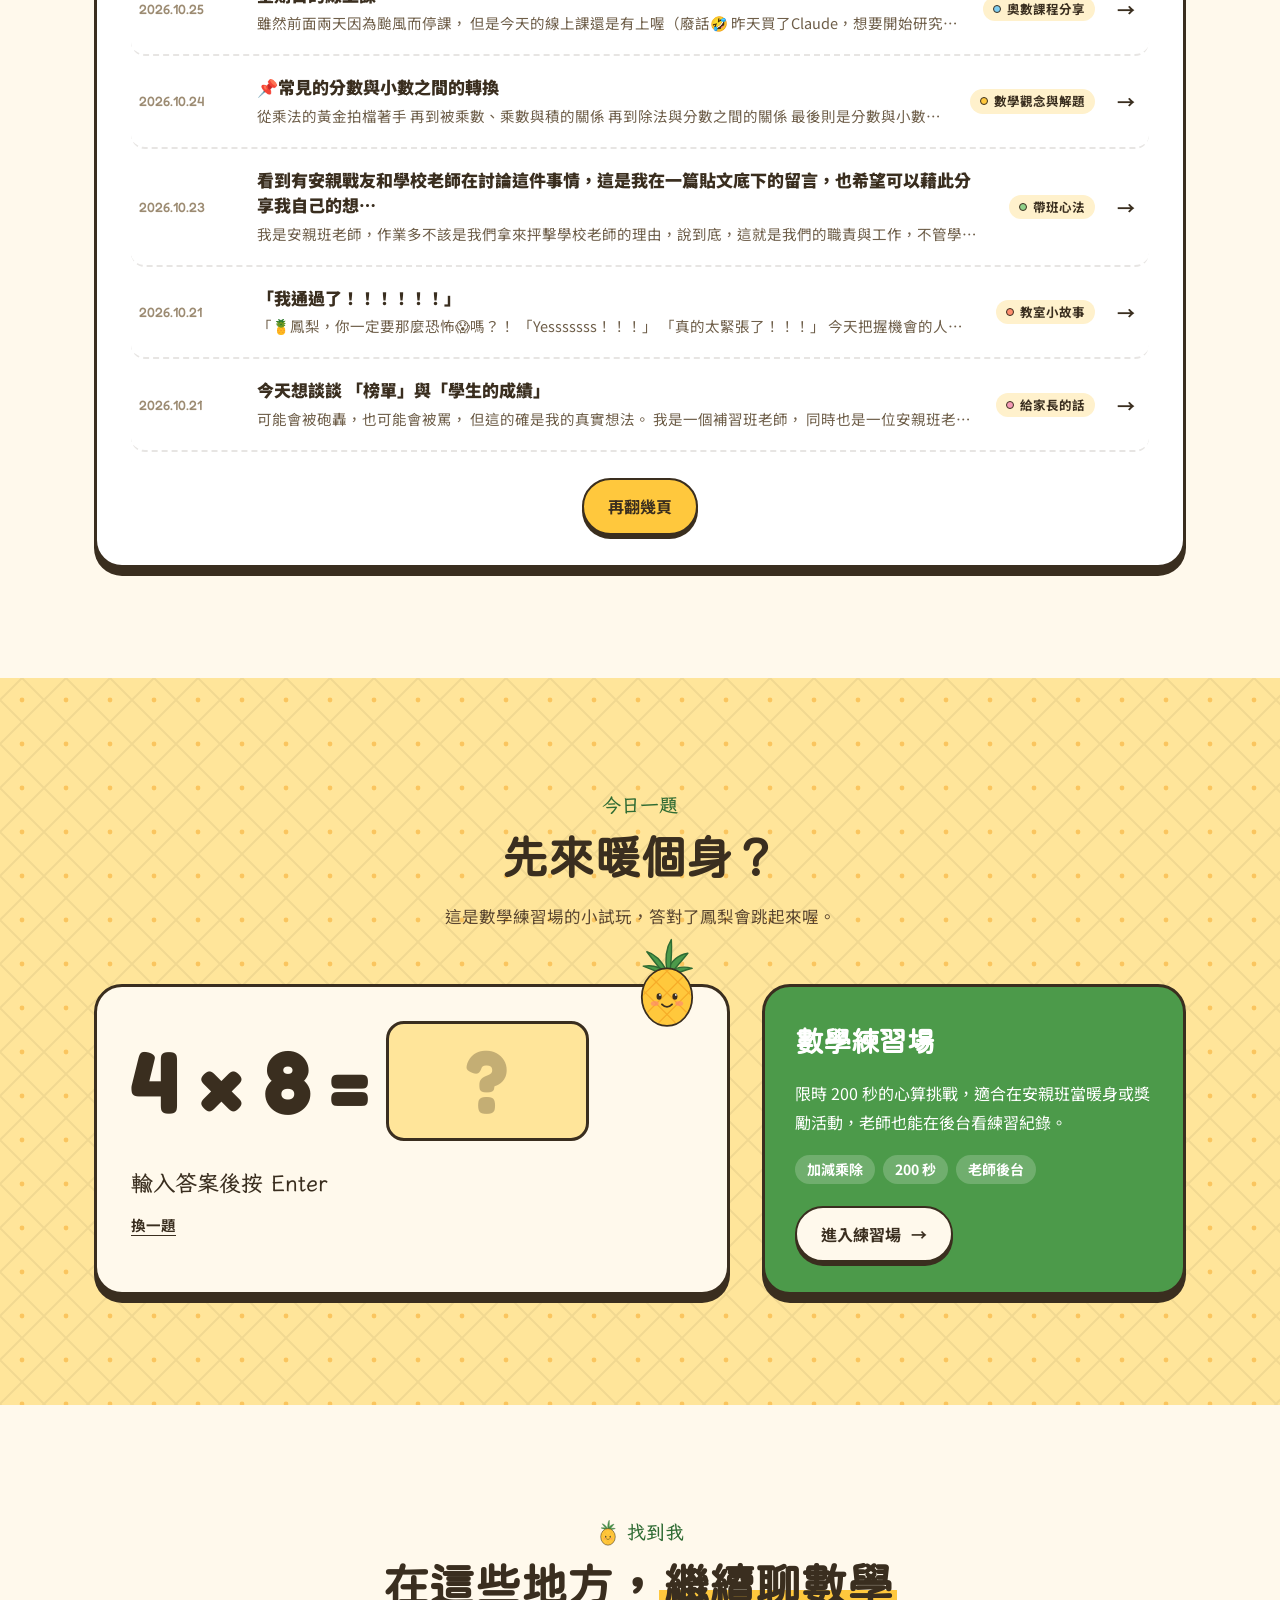
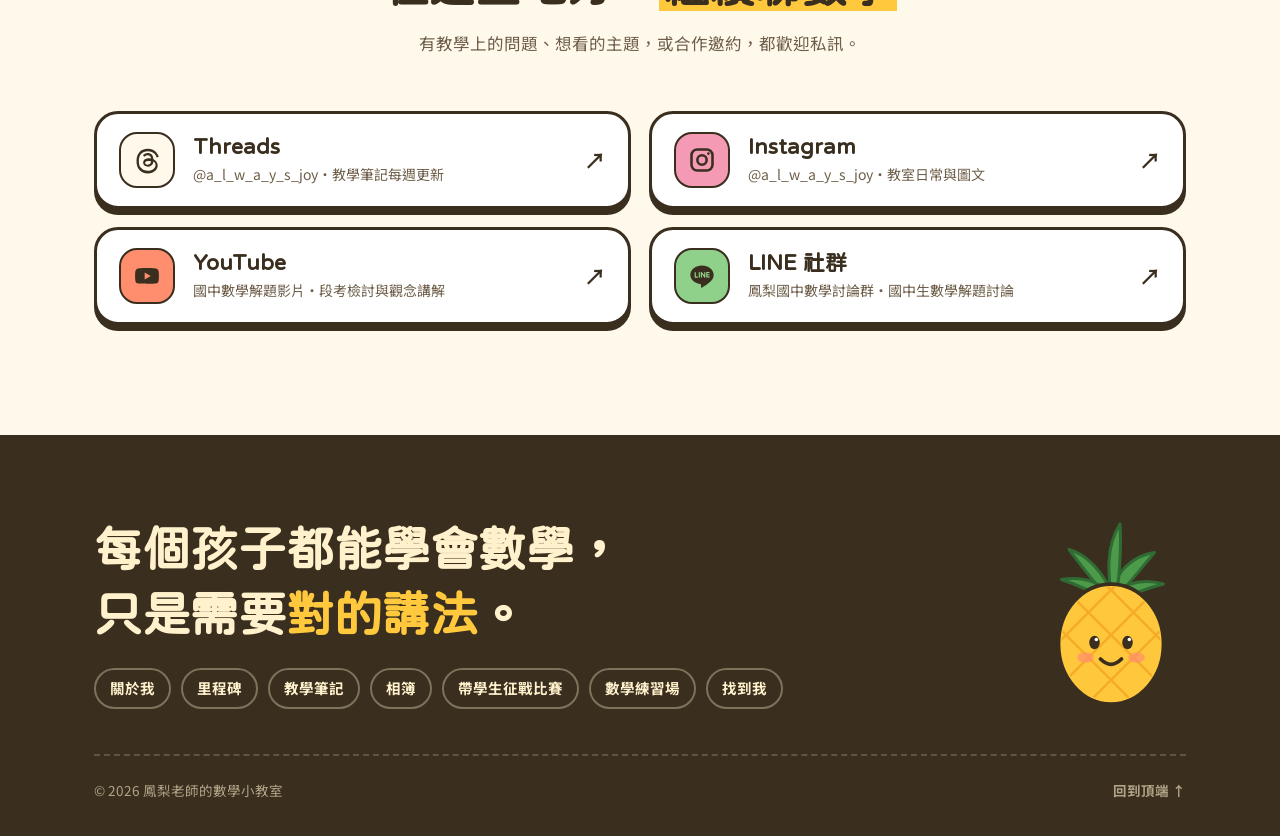
==== commit ab059abd: "匯入 10/26–10/28 的 Threads 新文章（5 篇）並更新版本號 - 新增：畢氏定理公式推導、畢氏定理正方形面積證明、每日三題（合併參考答案）、AI 與教學、換我當老師考卷索取（合併注意" ====
--- a/index.html
+++ b/index.html
@@ -13,7 +13,7 @@
 <link rel="preconnect" href="https://fonts.gstatic.com" crossorigin>
 <link href="https://fonts.googleapis.com/css2?family=Noto+Sans+TC:wght@400;500;700;900&family=LXGW+WenKai+TC:wght@400;700&family=Fredoka:wght@500;600;700&display=swap" rel="stylesheet">
 <link href="https://fonts.googleapis.com/css2?family=Huninn&display=swap" rel="stylesheet">
-<link rel="stylesheet" href="assets/site.css?v=2026.10.26-1">
+<link rel="stylesheet" href="assets/site.css?v=2026.10.29-1">
 <script>document.documentElement.classList.add('js');</script>
 </head>
 <body>
@@ -310,9 +310,9 @@
   </div>
 </dialog>
 
-<script src="data/site.js?v=2026.10.26-1"></script>
-<script src="assets/common.js?v=2026.10.26-1"></script>
-<script src="data/articles.js?v=2026.10.26-1"></script>
+<script src="data/site.js?v=2026.10.29-1"></script>
+<script src="assets/common.js?v=2026.10.29-1"></script>
+<script src="data/articles.js?v=2026.10.29-1"></script>
 <script>
 (function(){
   const SITE = window.SITE || {};
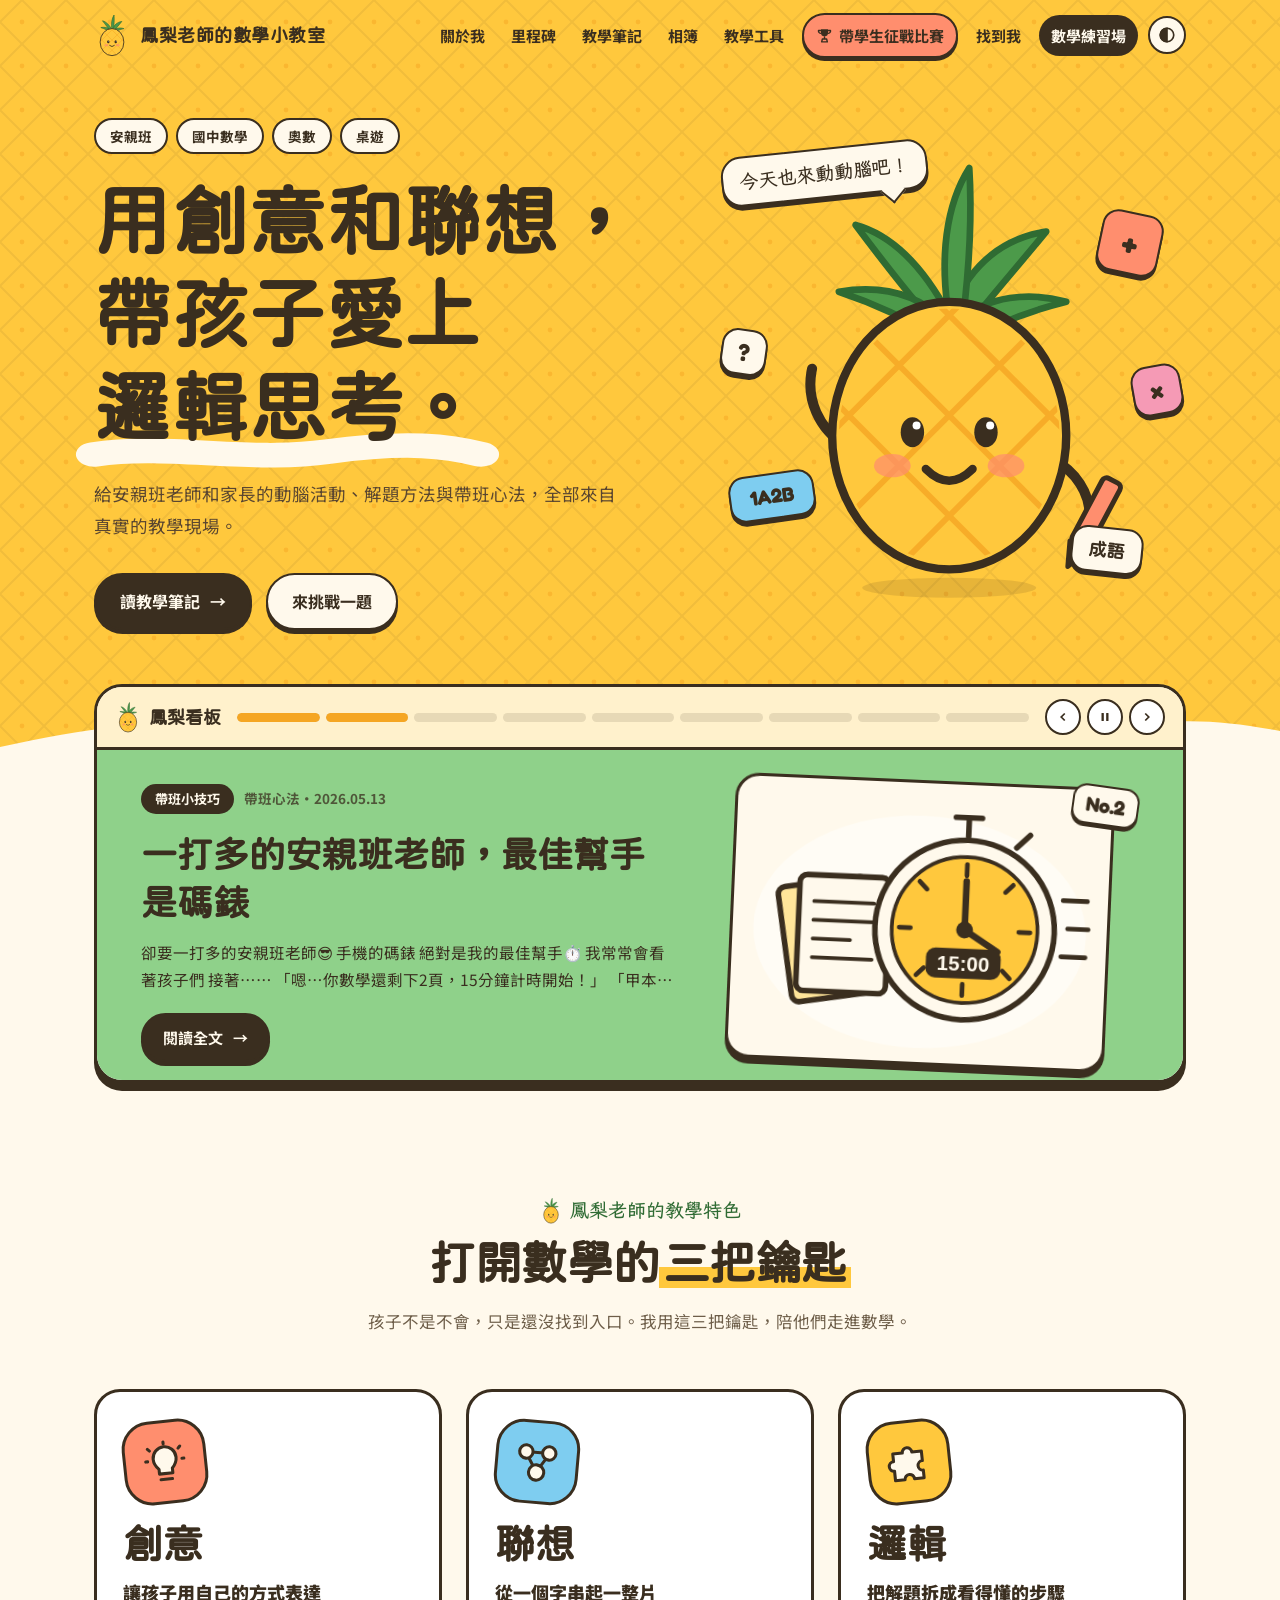
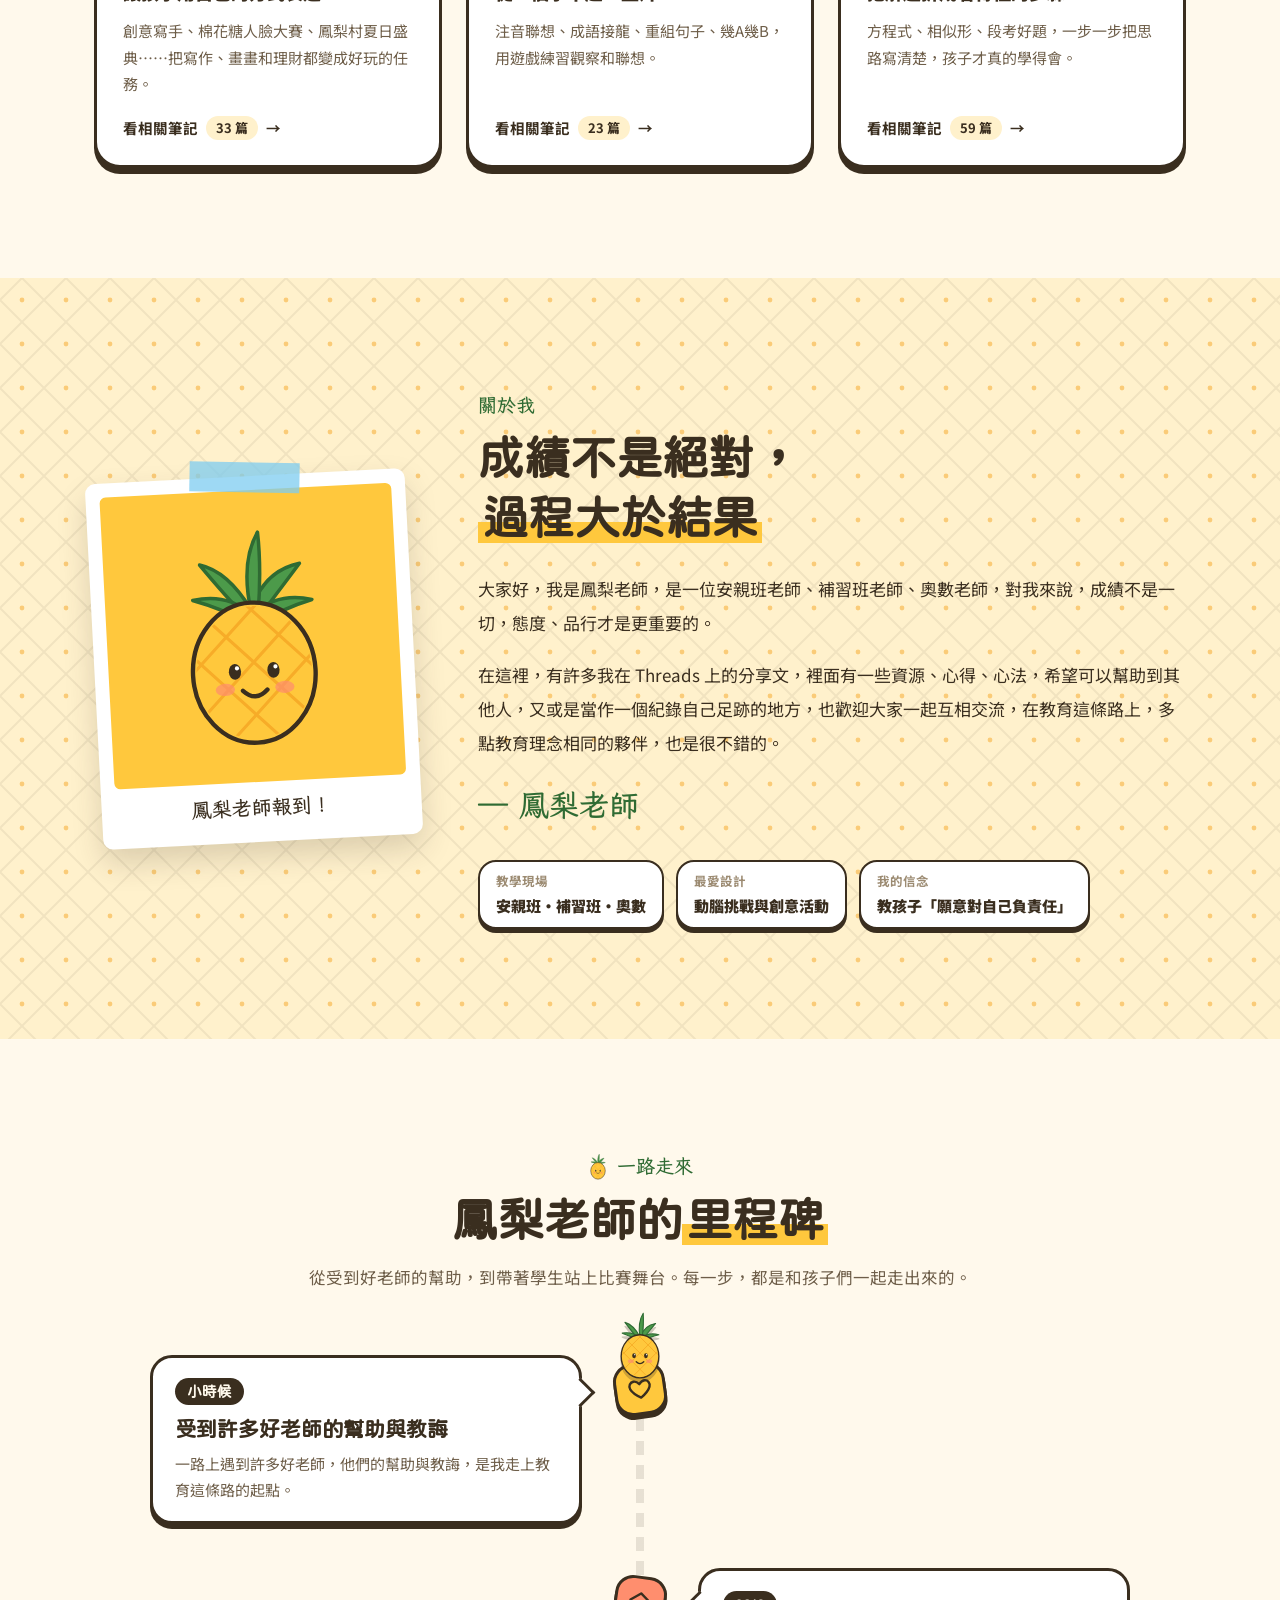
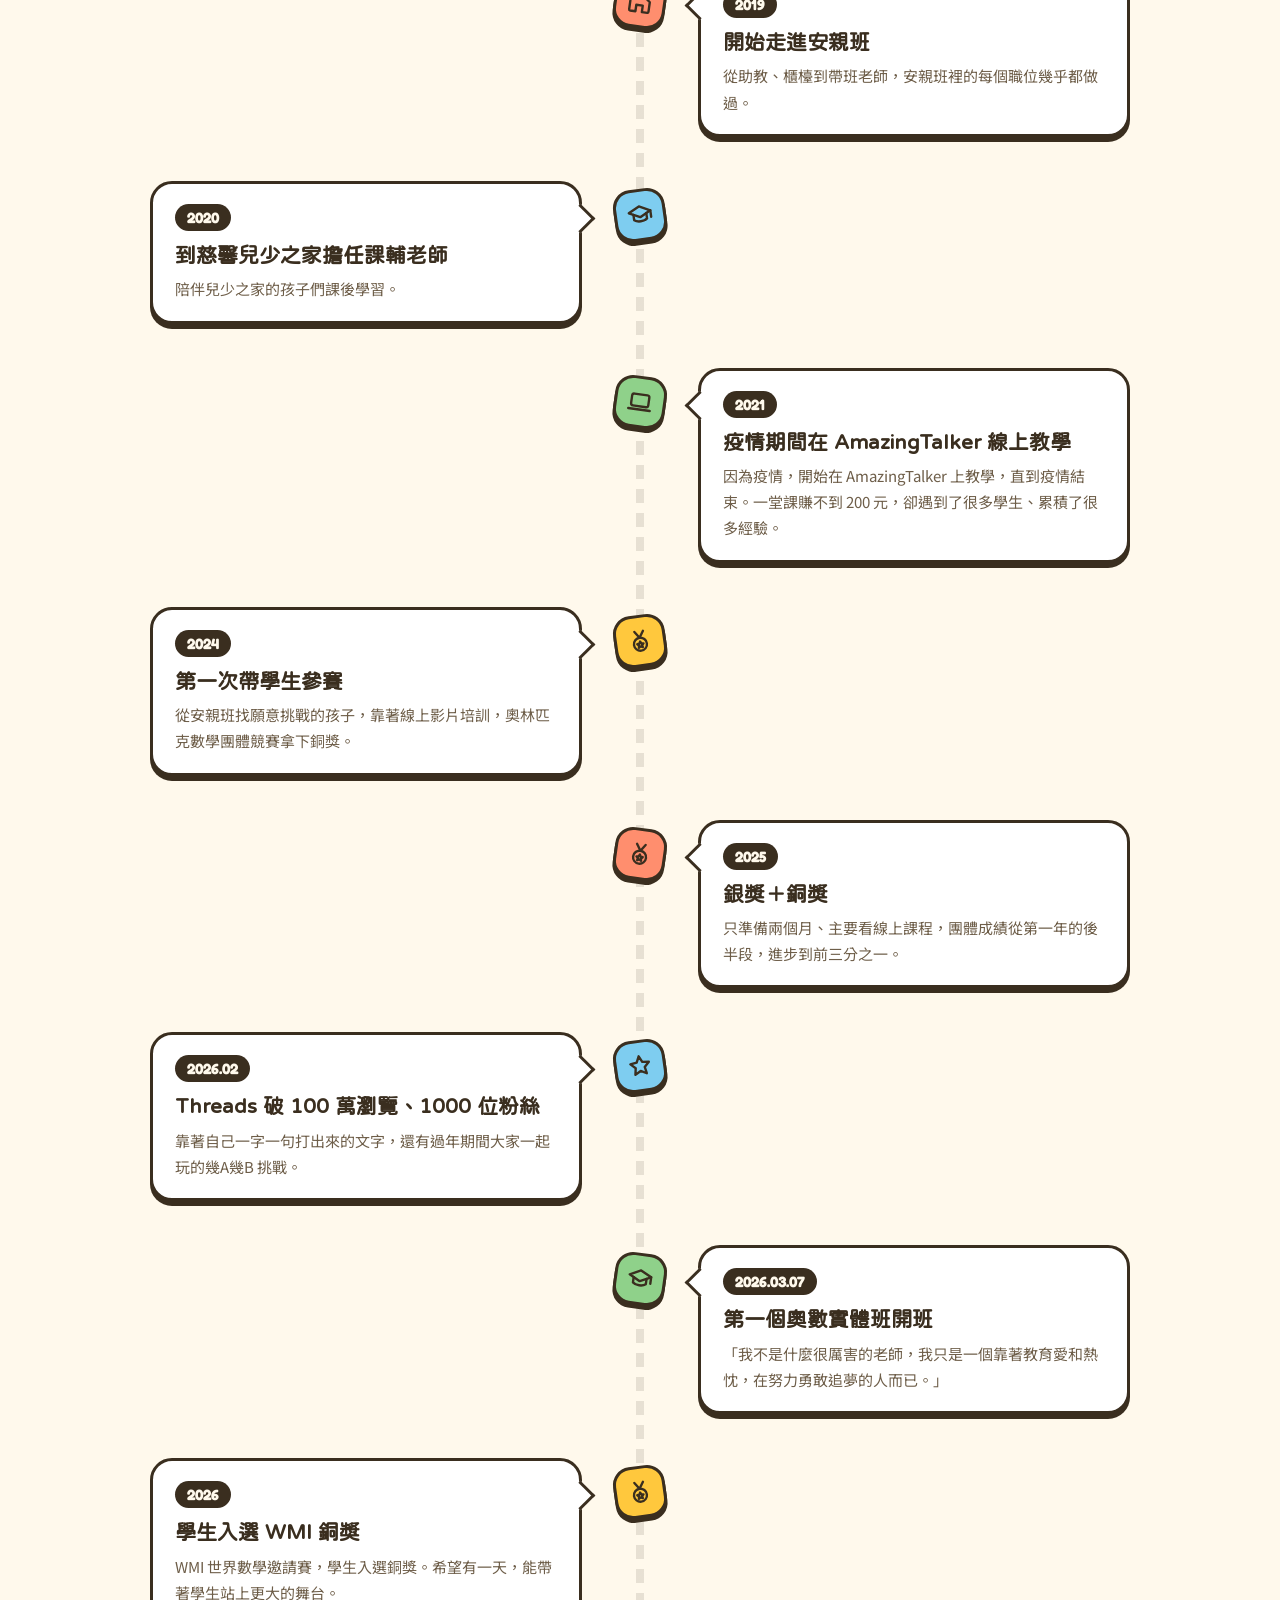
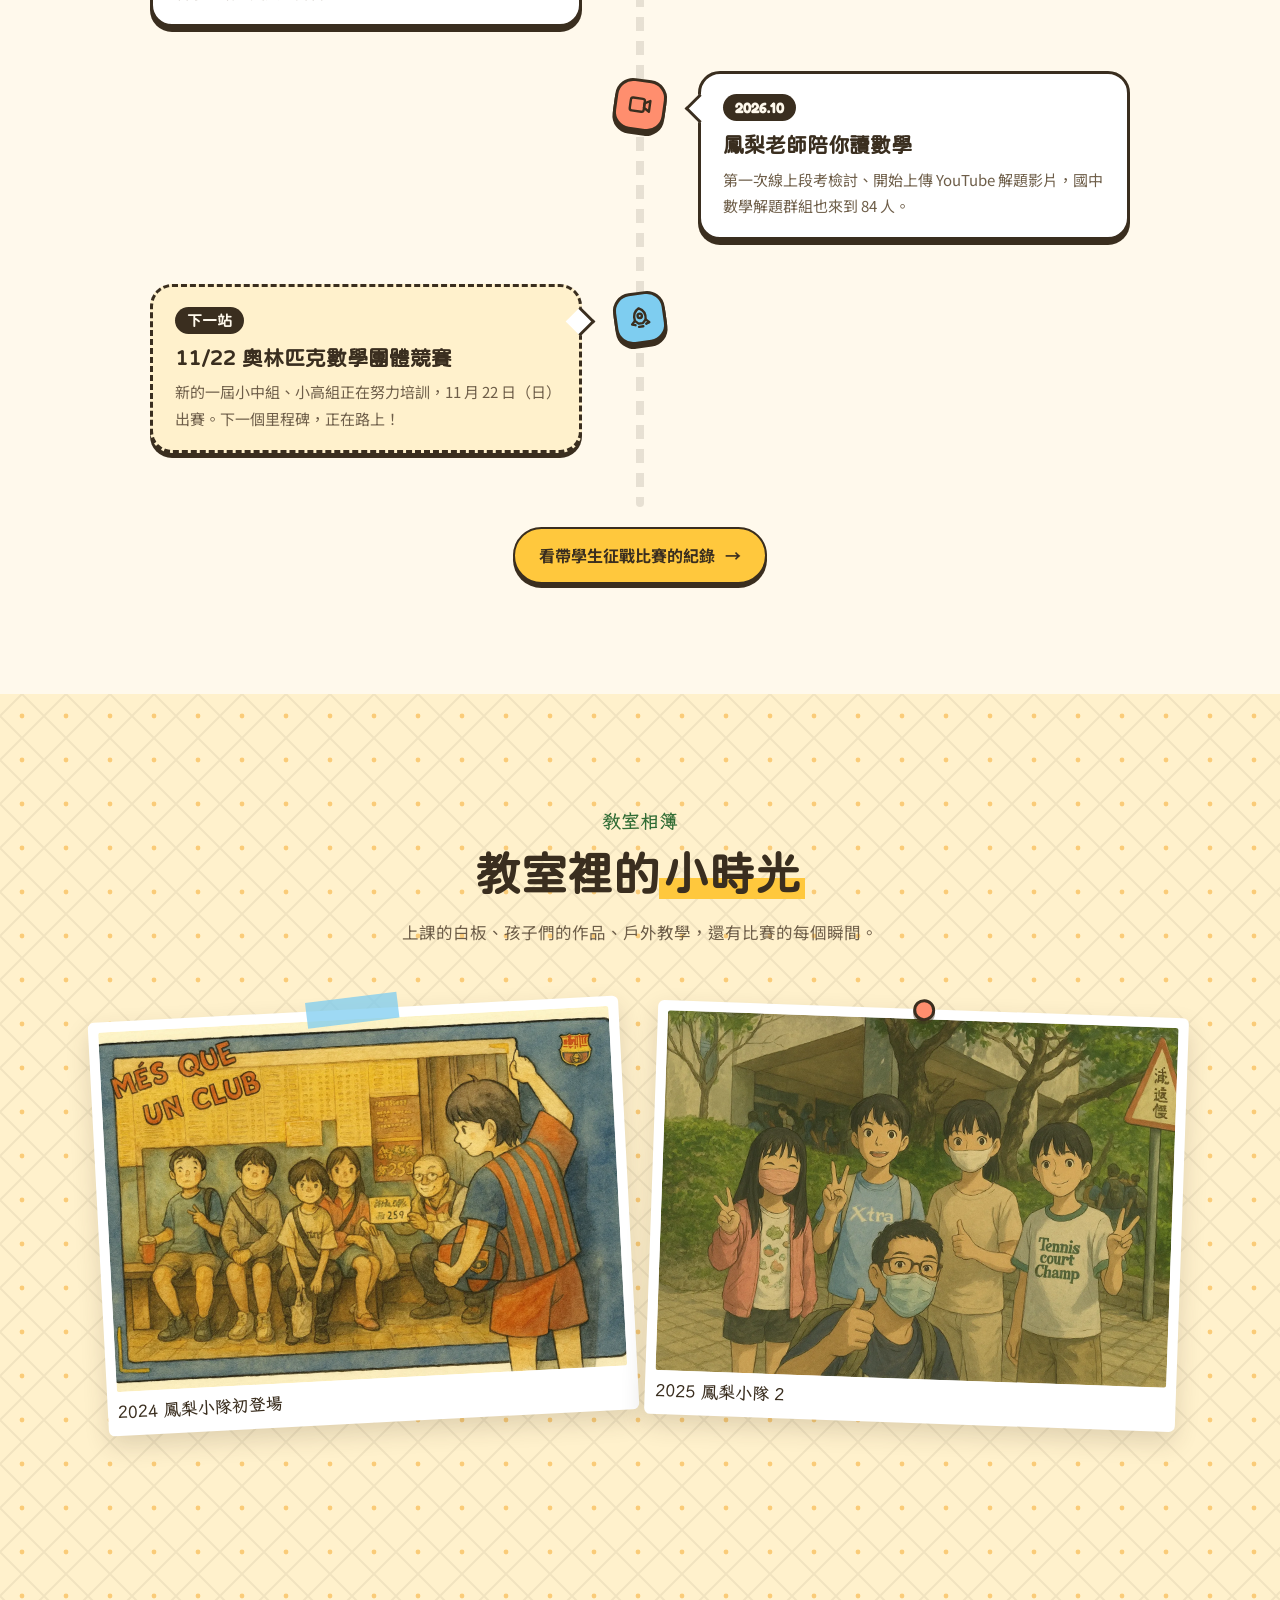
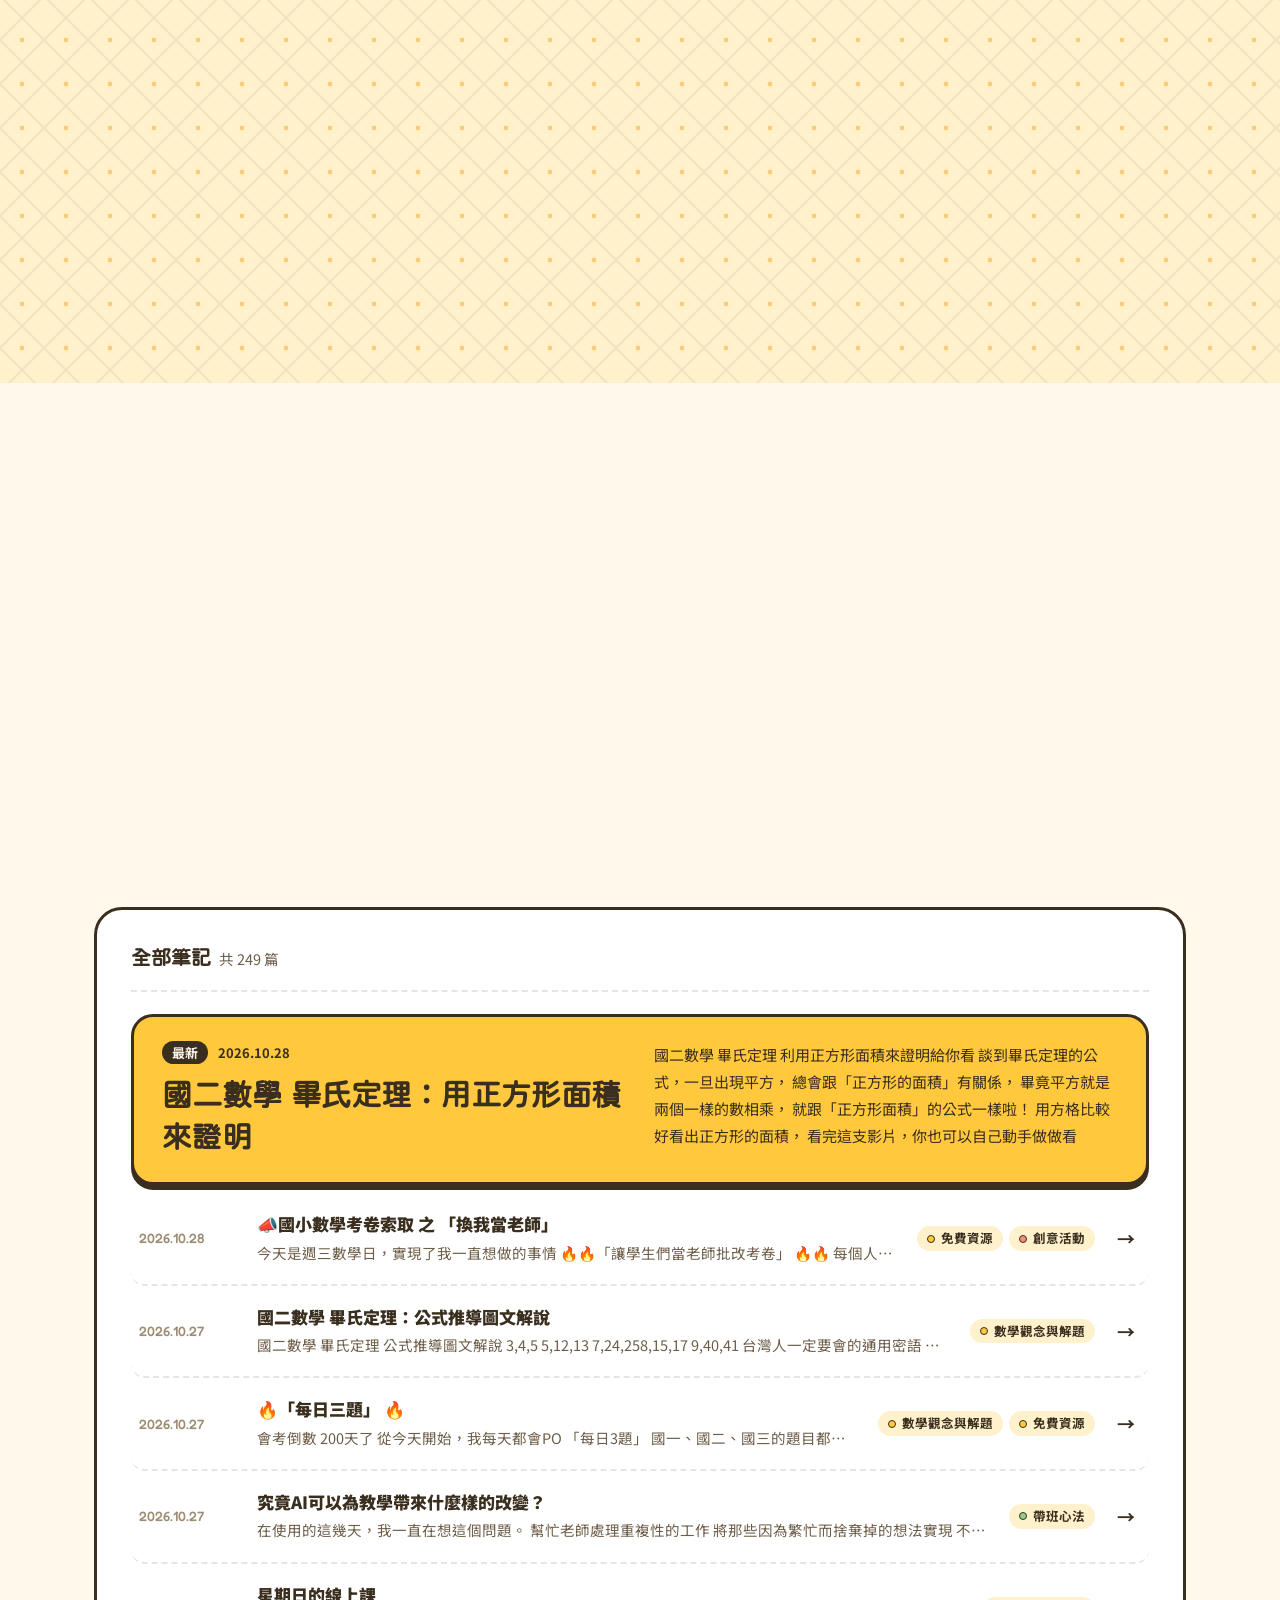
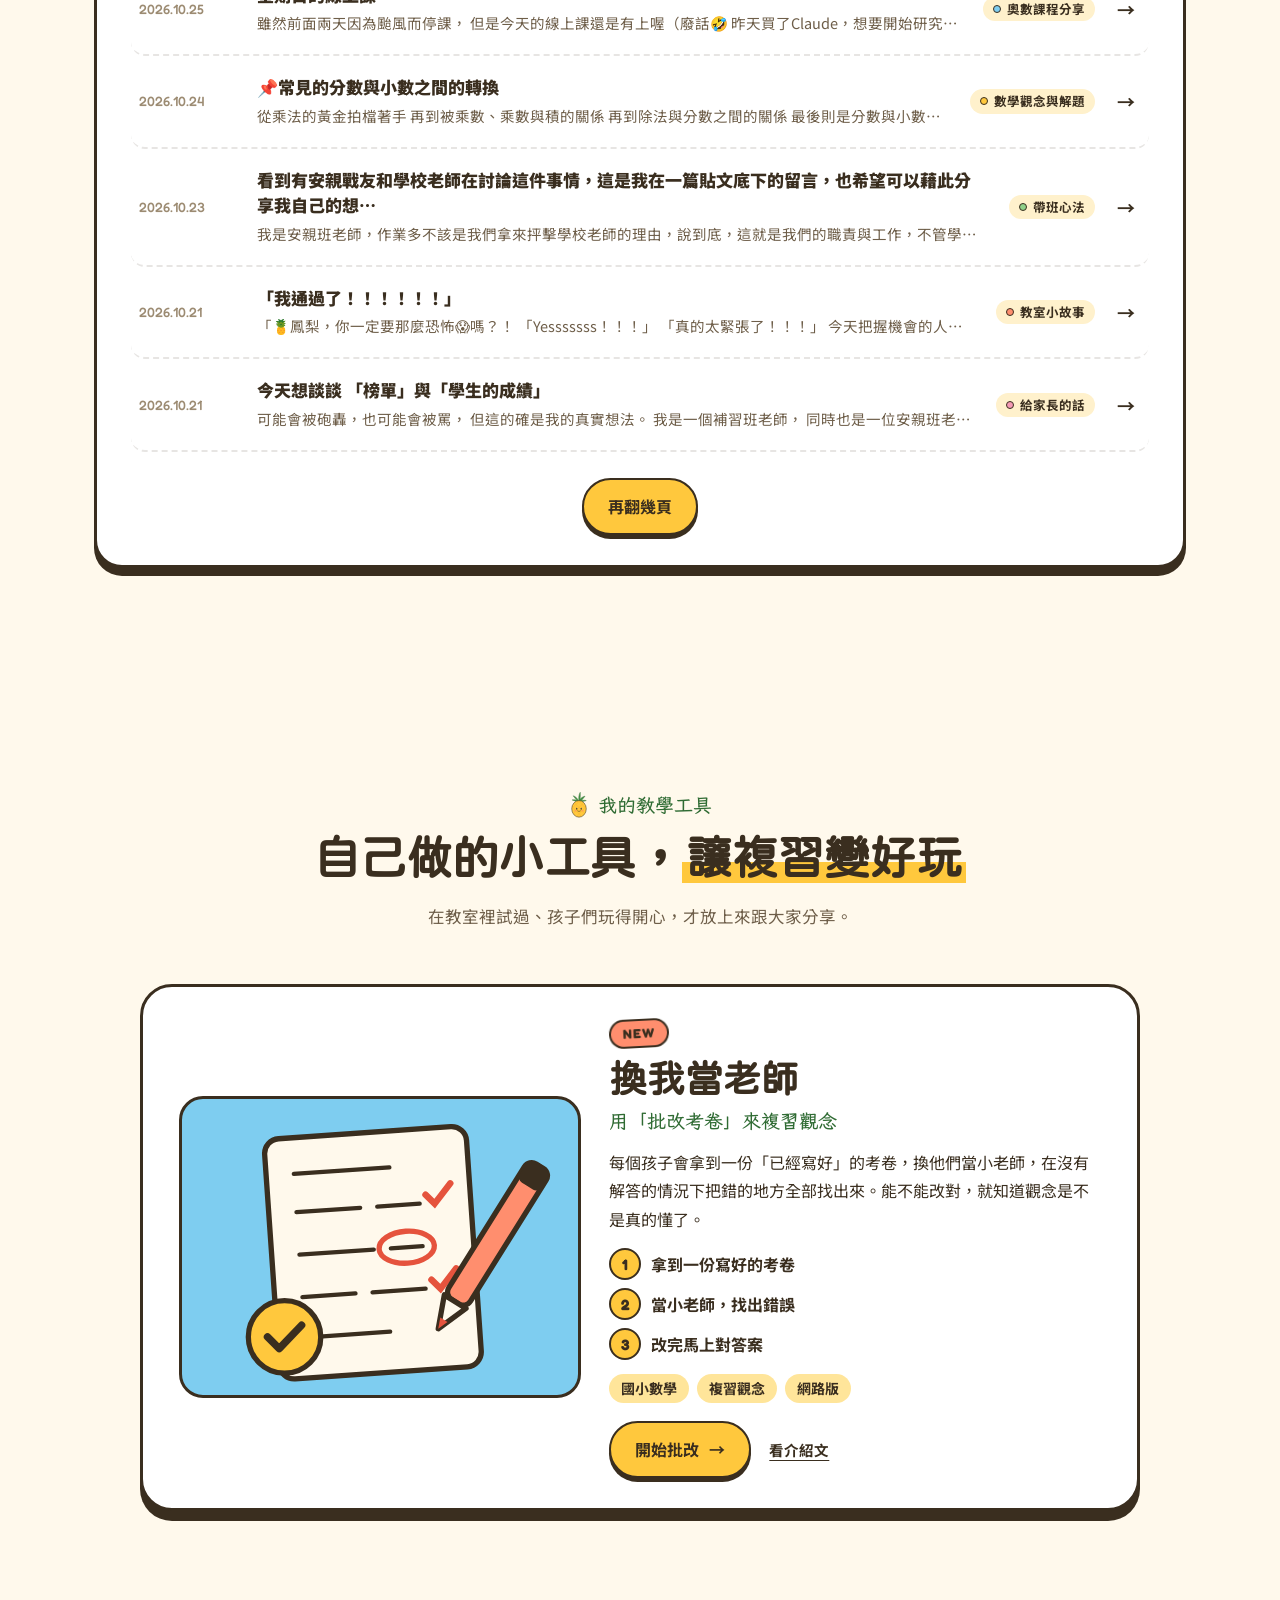
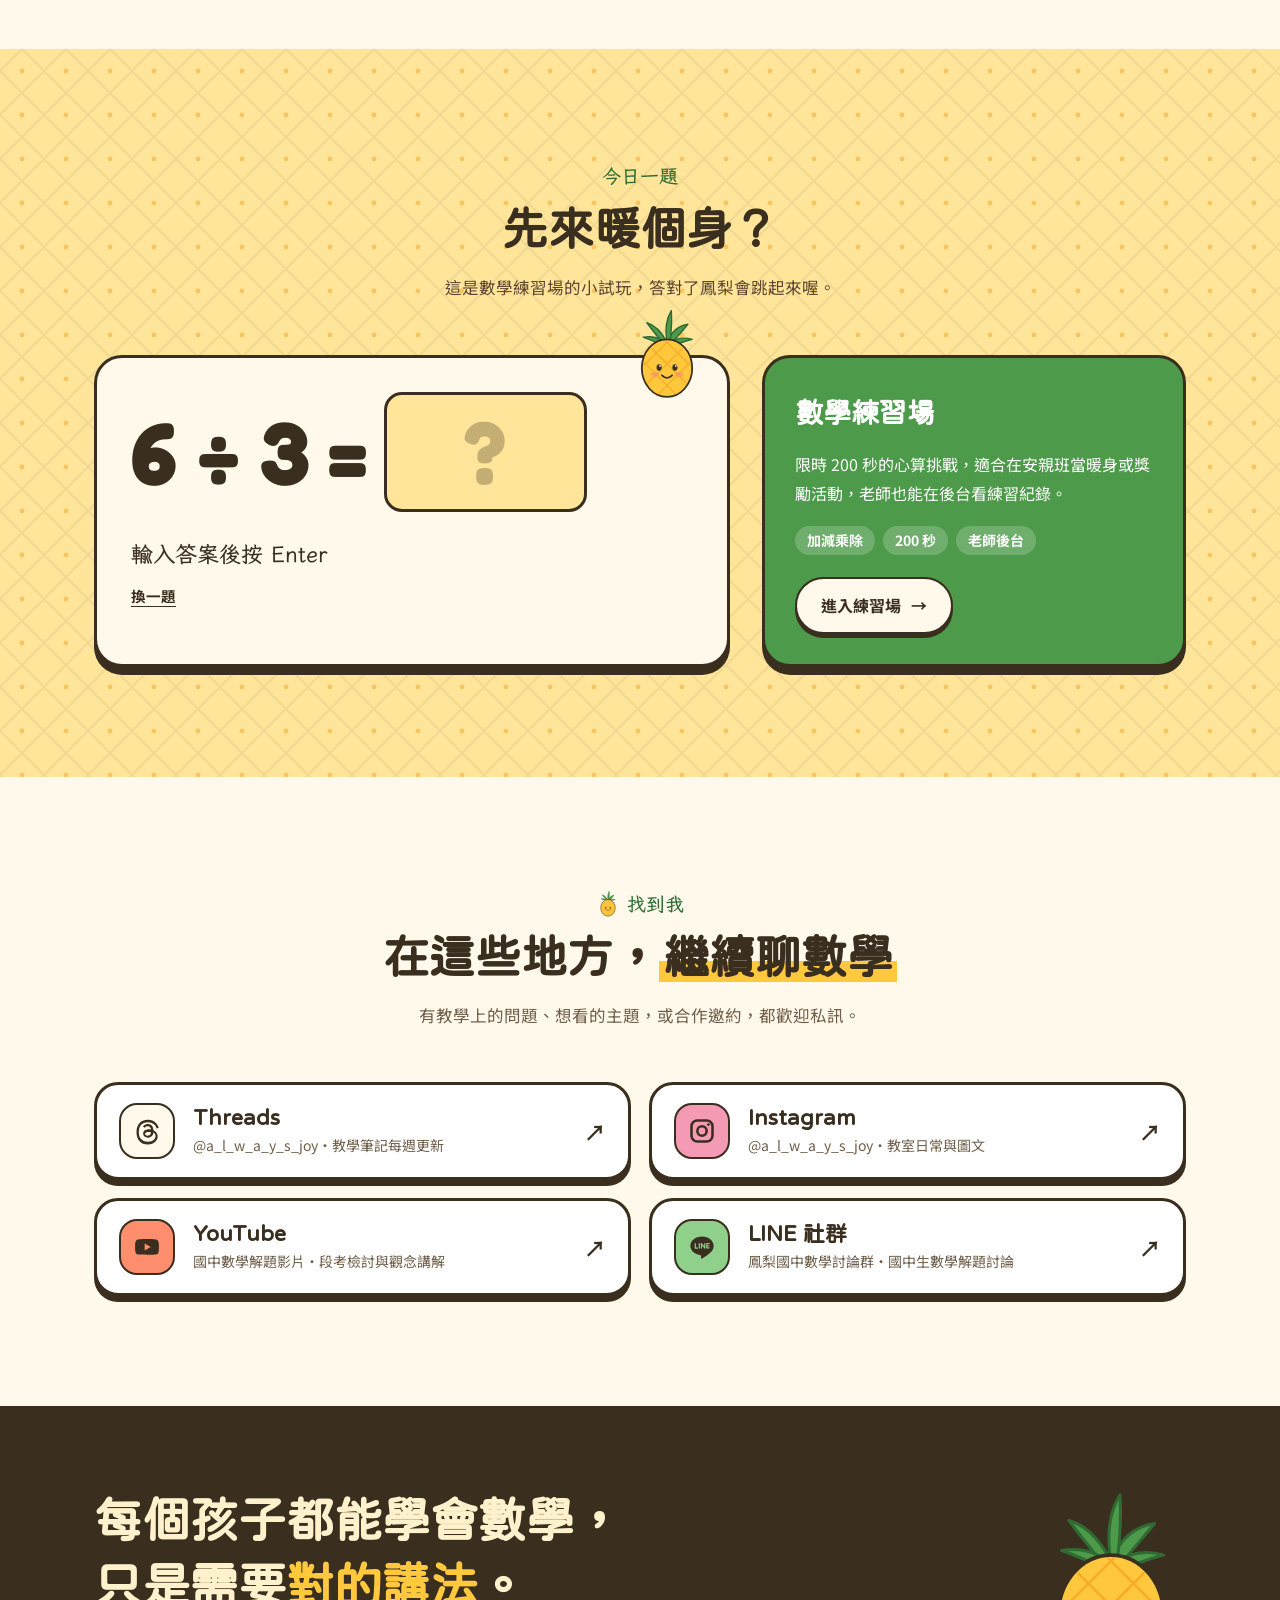
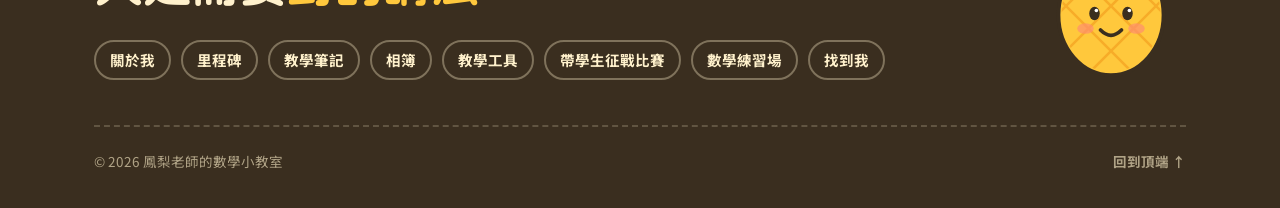
==== commit 1d026365: "首頁新增「我的教學工具」區塊，介紹「換我當老師」批改考卷網站 - data/site.js 新增 tools 資料，首頁依資料畫出工具卡片（插圖、使用步驟、開始批改按鈕、看介紹文） - 導覽列與頁尾加" ====
--- a/index.html
+++ b/index.html
@@ -13,7 +13,7 @@
 <link rel="preconnect" href="https://fonts.gstatic.com" crossorigin>
 <link href="https://fonts.googleapis.com/css2?family=Noto+Sans+TC:wght@400;500;700;900&family=LXGW+WenKai+TC:wght@400;700&family=Fredoka:wght@500;600;700&display=swap" rel="stylesheet">
 <link href="https://fonts.googleapis.com/css2?family=Huninn&display=swap" rel="stylesheet">
-<link rel="stylesheet" href="assets/site.css?v=2026.10.29-1">
+<link rel="stylesheet" href="assets/site.css?v=2026.10.29-2">
 <script>document.documentElement.classList.add('js');</script>
 </head>
 <body>
@@ -58,6 +58,7 @@
         <a href="index.html#milestones">里程碑</a>
         <a href="index.html#notes">教學筆記</a>
         <a href="index.html#album">相簿</a>
+        <a href="index.html#tools">教學工具</a>
         <a class="contest-link" href="competitions.html"><svg viewBox="0 0 24 24" aria-hidden="true"><path d="M7 3h10v5a5 5 0 0 1-10 0z" fill="currentColor"/><path d="M7 5H3.5a3.5 3.5 0 0 0 3.8 4M17 5h3.5a3.5 3.5 0 0 1-3.8 4M12 13v4M8 21h8l-1-4H9z" fill="none" stroke="currentColor" stroke-width="2" stroke-linejoin="round"/></svg>帶學生征戰比賽</a>
         <a href="index.html#follow">找到我</a>
         <a class="cta" href="practice.html">數學練習場</a>
@@ -226,6 +227,18 @@
     </div>
   </section>
 
+  <!-- 教學工具 -->
+  <section class="sec" id="tools">
+    <div class="wrap">
+      <div class="sec-head">
+        <div class="tag reveal"><svg viewBox="0 0 200 260" aria-hidden="true"><use href="#pine"/></svg>我的教學工具</div>
+        <h2 class="reveal" style="--d:.1s">自己做的小工具，<em>讓複習變好玩</em></h2>
+        <p class="reveal" style="--d:.2s">在教室裡試過、孩子們玩得開心，才放上來跟大家分享。</p>
+      </div>
+      <div id="toolsList"></div>
+    </div>
+  </section>
+
   <!-- 今日一題 -->
   <section class="daily sec lattice" id="daily">
     <div class="wrap">
@@ -274,7 +287,7 @@
       <div>
         <p class="big reveal">每個孩子都能學會數學，<br>只是需要<em>對的講法</em>。</p>
         <nav class="foot-links" aria-label="頁尾選單">
-          <a href="#about">關於我</a><a href="#milestones">里程碑</a><a href="#notes">教學筆記</a><a href="#album">相簿</a><a href="competitions.html">帶學生征戰比賽</a><a href="practice.html">數學練習場</a><a href="#follow">找到我</a>
+          <a href="#about">關於我</a><a href="#milestones">里程碑</a><a href="#notes">教學筆記</a><a href="#album">相簿</a><a href="#tools">教學工具</a><a href="competitions.html">帶學生征戰比賽</a><a href="practice.html">數學練習場</a><a href="#follow">找到我</a>
         </nav>
       </div>
       <svg class="foot-mascot" aria-hidden="true" viewBox="0 0 200 260"><use href="#pine"/></svg>
@@ -310,9 +323,9 @@
   </div>
 </dialog>
 
-<script src="data/site.js?v=2026.10.29-1"></script>
-<script src="assets/common.js?v=2026.10.29-1"></script>
-<script src="data/articles.js?v=2026.10.29-1"></script>
+<script src="data/site.js?v=2026.10.29-2"></script>
+<script src="assets/common.js?v=2026.10.29-2"></script>
+<script src="data/articles.js?v=2026.10.29-2"></script>
 <script>
 (function(){
   const SITE = window.SITE || {};
@@ -390,6 +403,46 @@
     if (!b) return;
     setTag(b.dataset.tag);
     $('notes').scrollIntoView({ behavior: reduce ? 'auto' : 'smooth' });
+  });
+
+  /* ---------- 教學工具 ---------- */
+  // 考卷插圖：紅筆圈出錯誤、打勾
+  const PAPER_ART = `<svg class="paper-art" viewBox="0 0 320 260" aria-hidden="true">
+    <rect x="58" y="22" width="190" height="226" rx="14" fill="#FFF9EC" stroke="#3A2E1F" stroke-width="5" transform="rotate(-4 153 135)"/>
+    <g transform="rotate(-4 153 135)" stroke="#3A2E1F" stroke-width="4" stroke-linecap="round" fill="none">
+      <path d="M84 56h90"/><path d="M84 92h60M160 92h40"/><path d="M84 132h70M170 132h30"/><path d="M84 172h50M150 172h50"/><path d="M84 210h80"/>
+      <path d="M206 84l8 9 16-18" stroke="#E5533D" stroke-width="6"/>
+      <ellipse cx="185" cy="132" rx="26" ry="15" stroke="#E5533D" stroke-width="5"/>
+      <path d="M206 164l8 9 16-18" stroke="#E5533D" stroke-width="6"/>
+    </g>
+    <g transform="rotate(32 262 130)">
+      <rect x="250" y="40" width="24" height="150" rx="8" fill="#FF8E6E" stroke="#3A2E1F" stroke-width="5"/>
+      <path d="M250 190l12 30 12-30z" fill="#FFF9EC" stroke="#3A2E1F" stroke-width="5" stroke-linejoin="round"/>
+      <path d="M258 210l4 10 4-10z" fill="#E5533D"/>
+      <rect x="250" y="40" width="24" height="22" rx="6" fill="#3A2E1F"/>
+    </g>
+    <circle cx="70" cy="214" r="34" fill="#FFC83D" stroke="#3A2E1F" stroke-width="5"/>
+    <path d="M54 214l11 11 21-22" fill="none" stroke="#3A2E1F" stroke-width="7" stroke-linecap="round" stroke-linejoin="round"/>
+  </svg>`;
+  $('toolsList').innerHTML = (SITE.tools || []).map((t, i) => `
+    <article class="tool reveal" style="--d:${i * .1}s">
+      <div class="tool-art">${PAPER_ART}</div>
+      <div class="tool-body">
+        ${t.badge ? `<span class="tool-badge">${esc(t.badge)}</span>` : ''}
+        <h3>${esc(t.name)}</h3>
+        <p class="tool-sub">${esc(t.subtitle || '')}</p>
+        <p>${esc(t.text || '')}</p>
+        ${(t.steps || []).length ? `<ol class="tool-steps">${t.steps.map(s => `<li>${esc(s)}</li>`).join('')}</ol>` : ''}
+        ${(t.chips || []).length ? `<ul class="tool-chips">${t.chips.map(c => `<li>${esc(c)}</li>`).join('')}</ul>` : ''}
+        <div class="tool-actions">
+          <a class="btn yellow" href="${esc(t.url)}" target="_blank" rel="noopener">${esc(t.cta || '前往網站')} <span class="arr">→</span></a>
+          ${t.post && articles.some(a => a.id === t.post) ? `<button class="text-btn" type="button" data-post="${esc(t.post)}">看介紹文</button>` : ''}
+        </div>
+      </div>
+    </article>`).join('');
+  $('toolsList').addEventListener('click', e => {
+    const b = e.target.closest('[data-post]');
+    if (b) openArticle(b.dataset.post);
   });
 
   /* ---------- 找到我 ---------- */
--- a/assets/site.css
+++ b/assets/site.css
@@ -409,6 +409,26 @@
 .side-card .btn{align-self:flex-start;margin-top:auto;}
 @media (max-width:860px){ .daily-grid{grid-template-columns:1fr;gap:40px;} .q-card{padding:28px 20px;} }
 
+/* ---------- 教學工具 ---------- */
+.tool{
+  display:grid;grid-template-columns:.9fr 1.1fr;gap:28px;align-items:center;max-width:1000px;margin:0 auto 28px;
+  background:var(--paper);border:3px solid var(--ink);border-radius:32px;box-shadow:0 10px 0 var(--ink);padding:30px 36px;
+}
+.tool-art{background:var(--sky);border:3px solid #3A2E1F;border-radius:24px;aspect-ratio:4/3;display:grid;place-items:center;overflow:hidden;}
+.paper-art{width:86%;height:auto;transition:transform .5s var(--bounce);}
+.tool:hover .paper-art{transform:rotate(-3deg) scale(1.04);}
+.tool-badge{display:inline-block;background:var(--coral);color:#3A2E1F;border:2px solid #3A2E1F;border-radius:999px;padding:1px 12px;font-family:var(--latin);font-weight:700;font-size:13px;letter-spacing:.08em;transform:rotate(-3deg);}
+.tool h3{font-family:var(--round);font-weight:700;font-size:clamp(28px,3.4vw,38px);line-height:1.2;margin:8px 0 2px;}
+.tool .tool-sub{font-family:var(--hand);font-weight:700;font-size:19px;color:var(--leaf-dark);margin:0 0 10px;}
+.tool p{margin:0 0 12px;}
+.tool-steps{list-style:none;counter-reset:st;margin:14px 0;padding:0;display:grid;gap:8px;}
+.tool-steps li{counter-increment:st;display:flex;align-items:center;gap:10px;font-weight:700;}
+.tool-steps li::before{content:counter(st);flex-shrink:0;width:28px;height:28px;border-radius:50%;background:var(--yellow);color:#3A2E1F;border:2px solid #3A2E1F;display:grid;place-items:center;font-family:var(--latin);font-size:15px;}
+.tool-chips{list-style:none;margin:0 0 18px;padding:0;display:flex;flex-wrap:wrap;gap:8px;}
+.tool-chips li{background:var(--yellow-soft);color:#3A2E1F;border-radius:999px;padding:2px 12px;font-size:14px;font-weight:700;}
+.tool-actions{display:flex;align-items:center;flex-wrap:wrap;gap:18px;}
+@media (max-width:820px){ .tool{grid-template-columns:1fr;padding:22px 20px;gap:20px;} }
+
 /* ---------- 找到我 ---------- */
 .follow-grid{display:grid;grid-template-columns:repeat(2,1fr);gap:18px;}
 .f-tile{
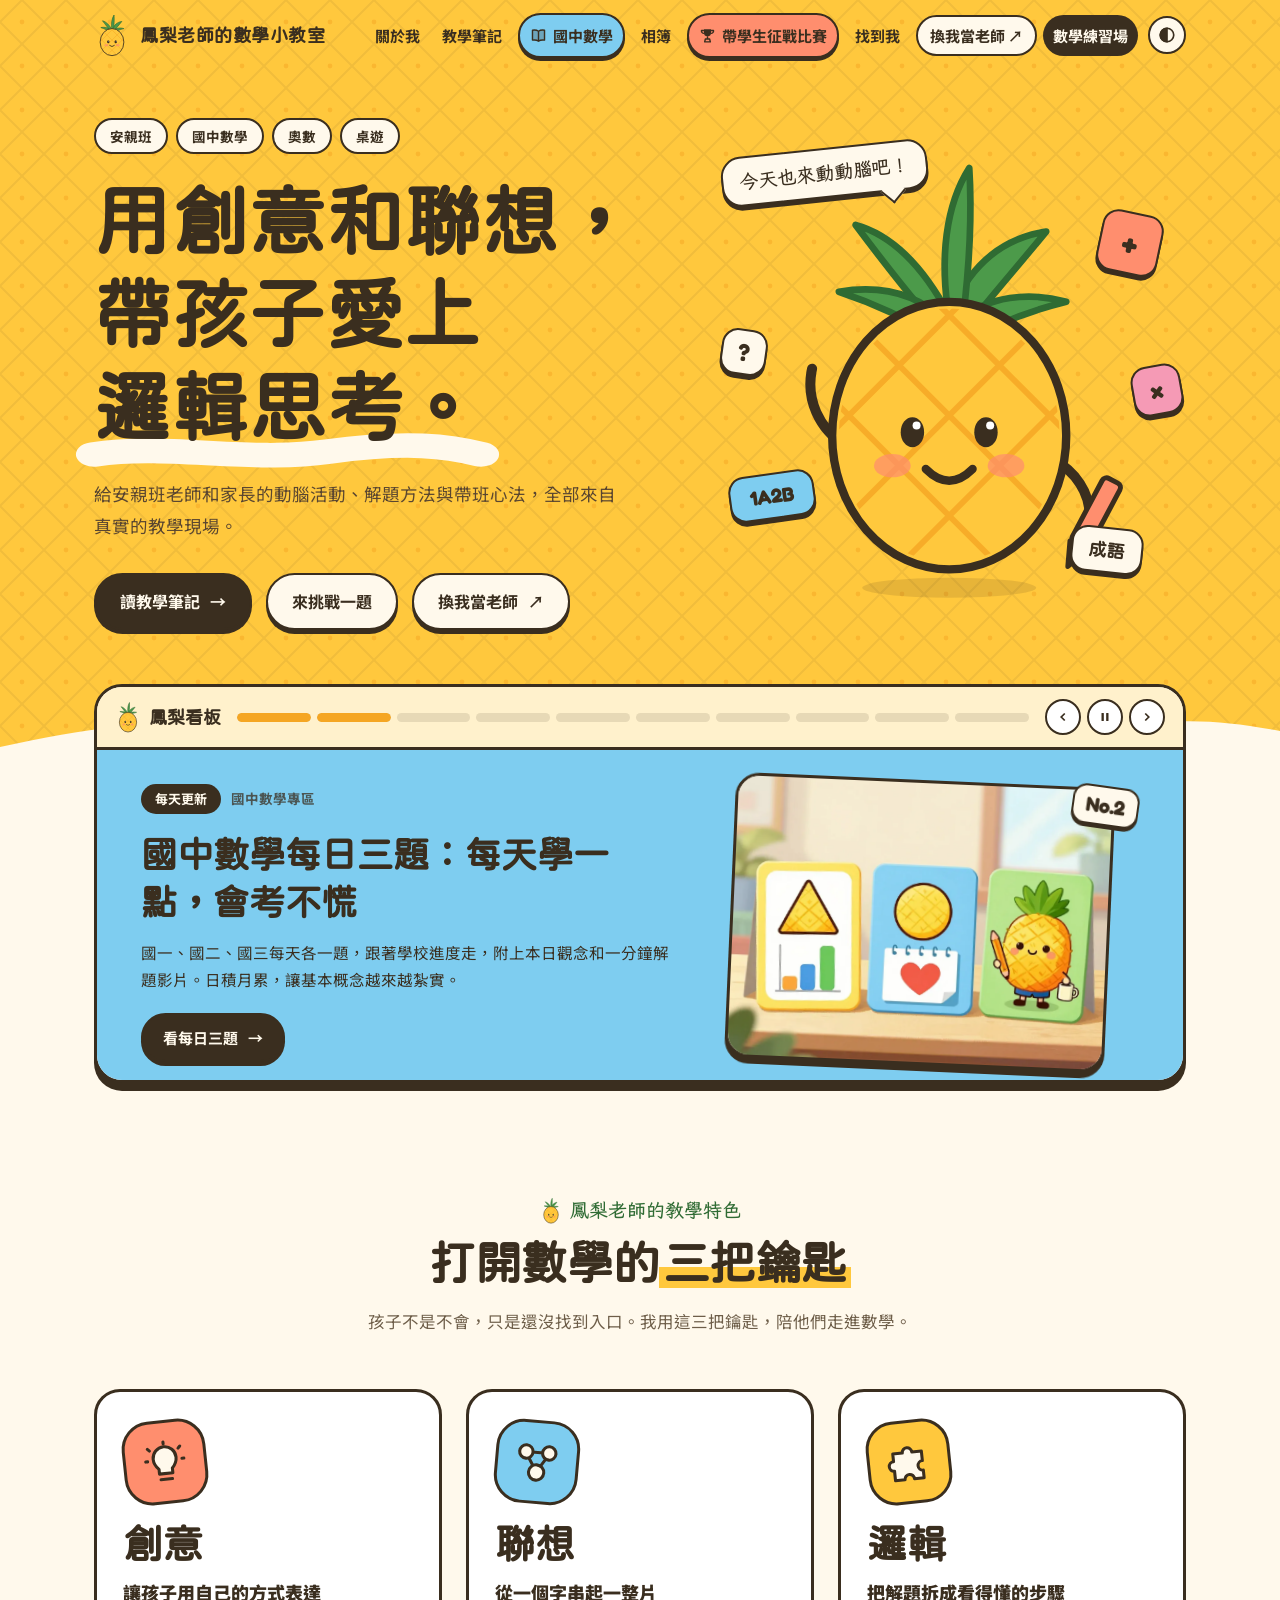
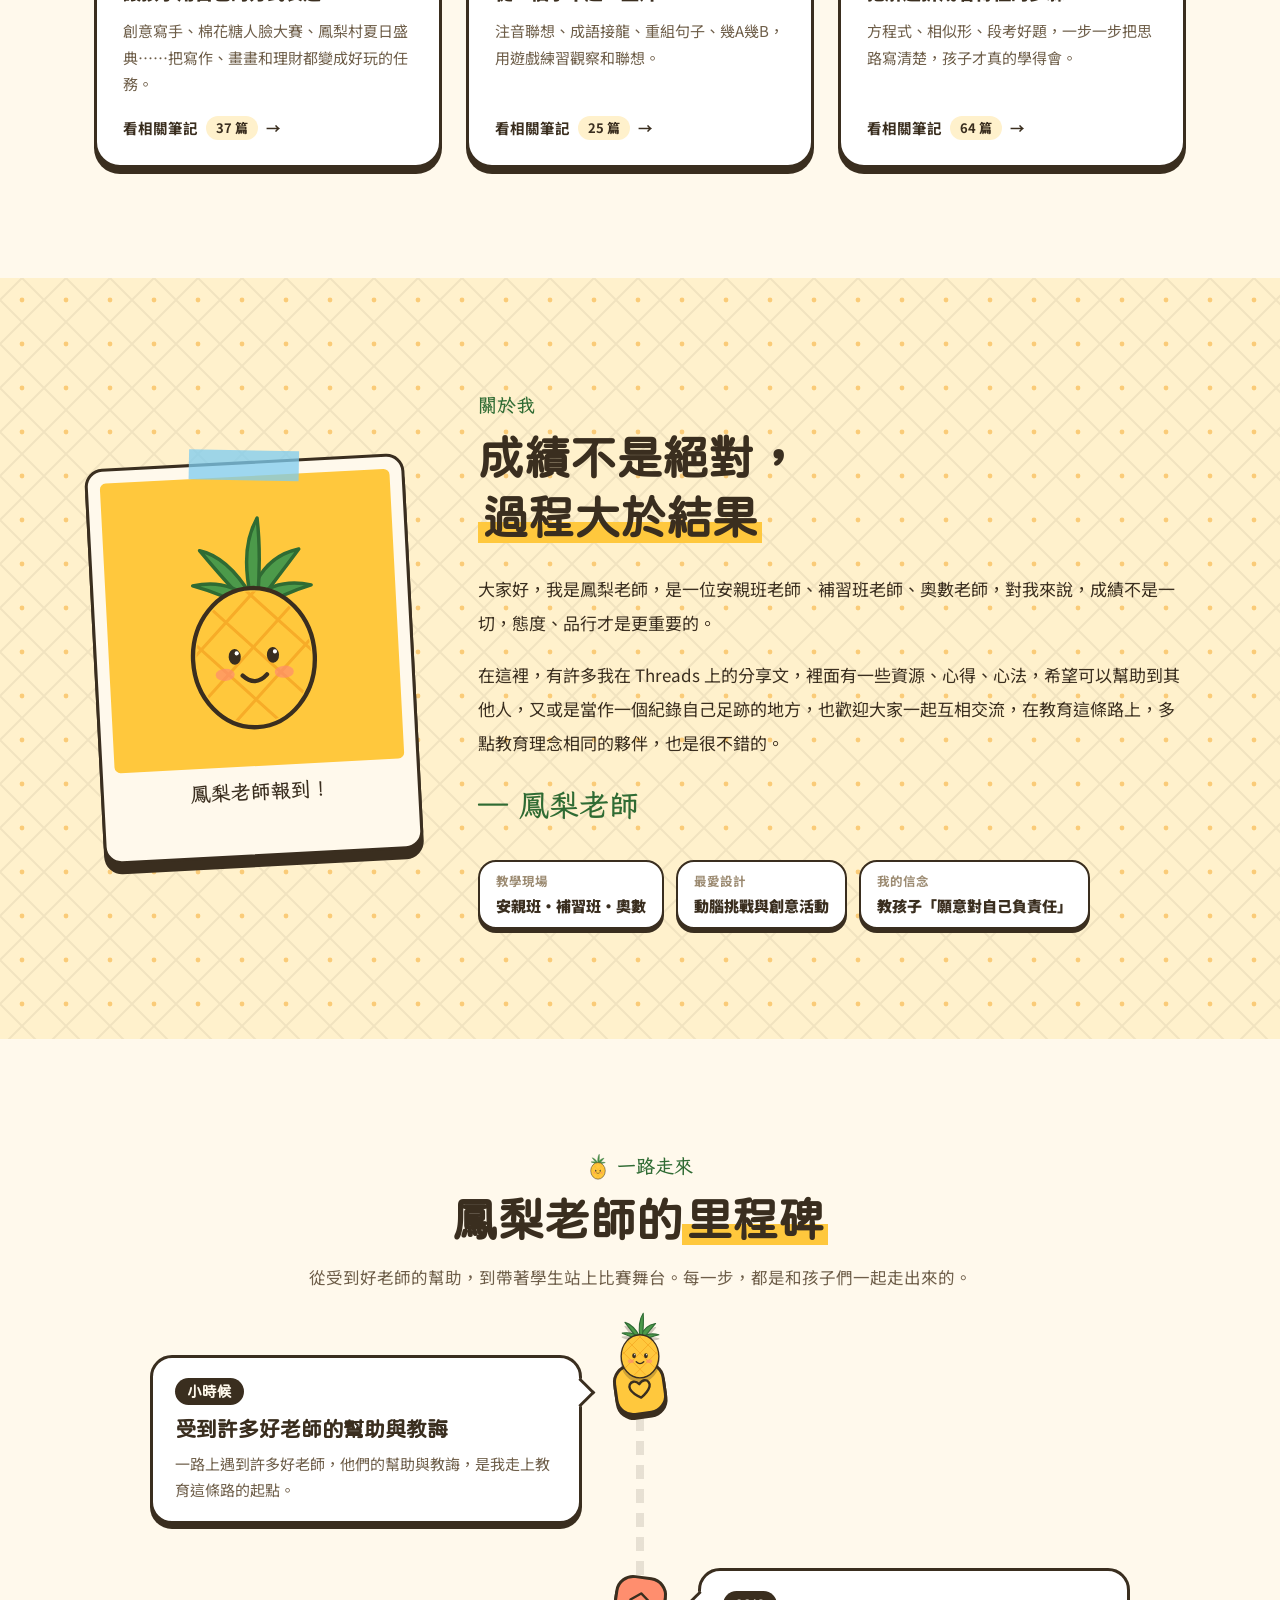
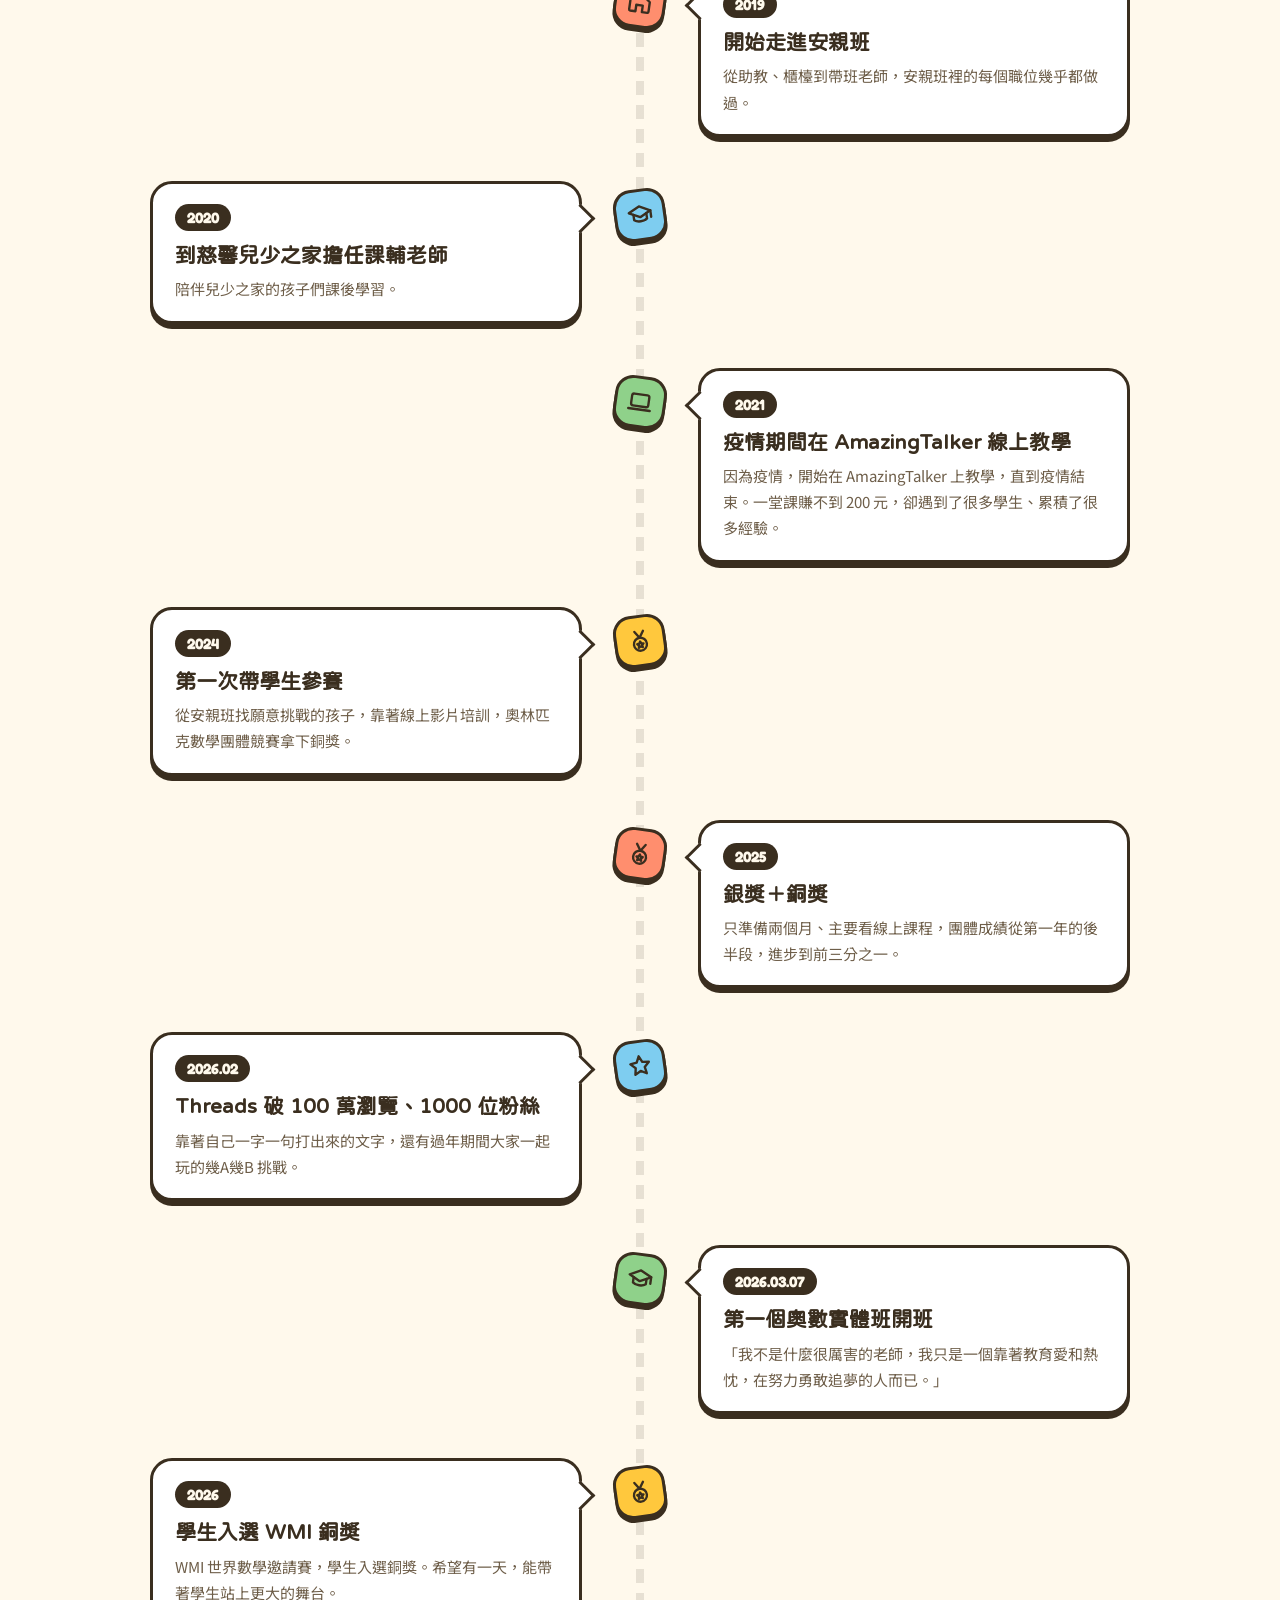
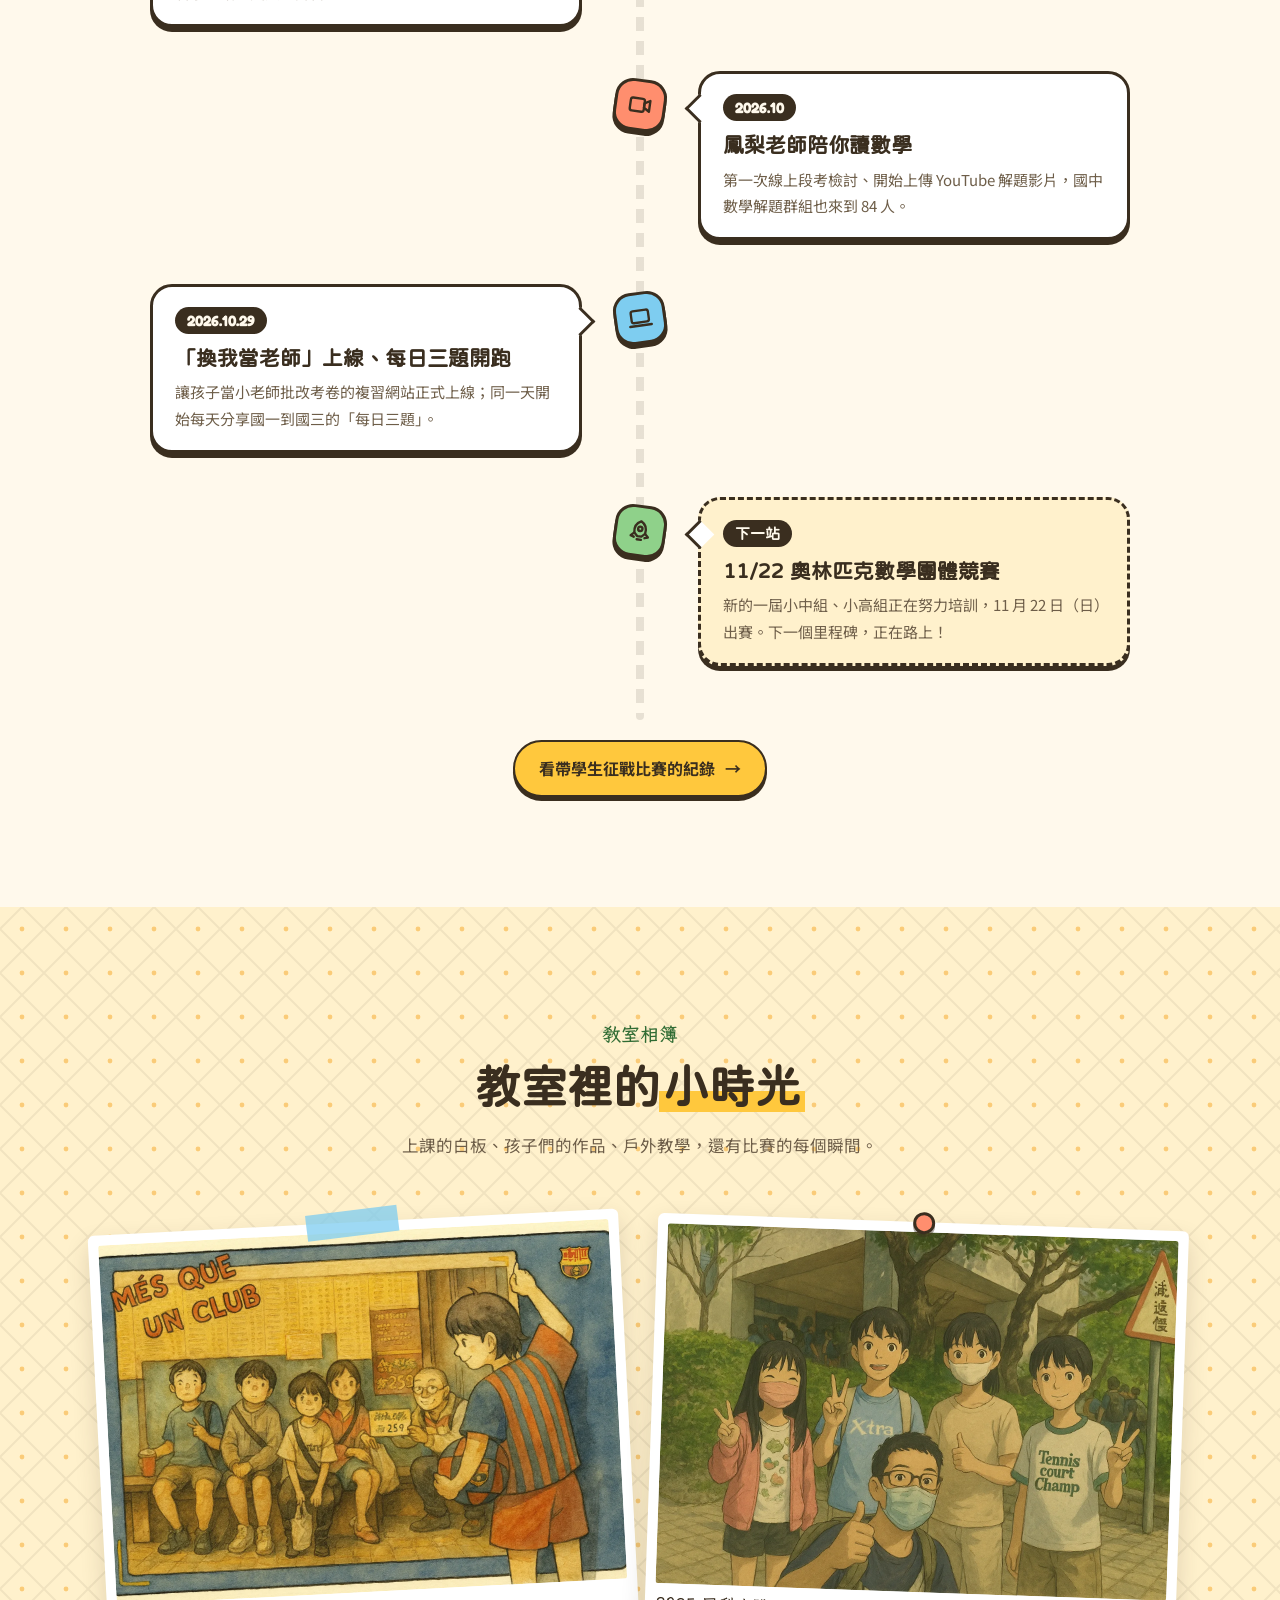
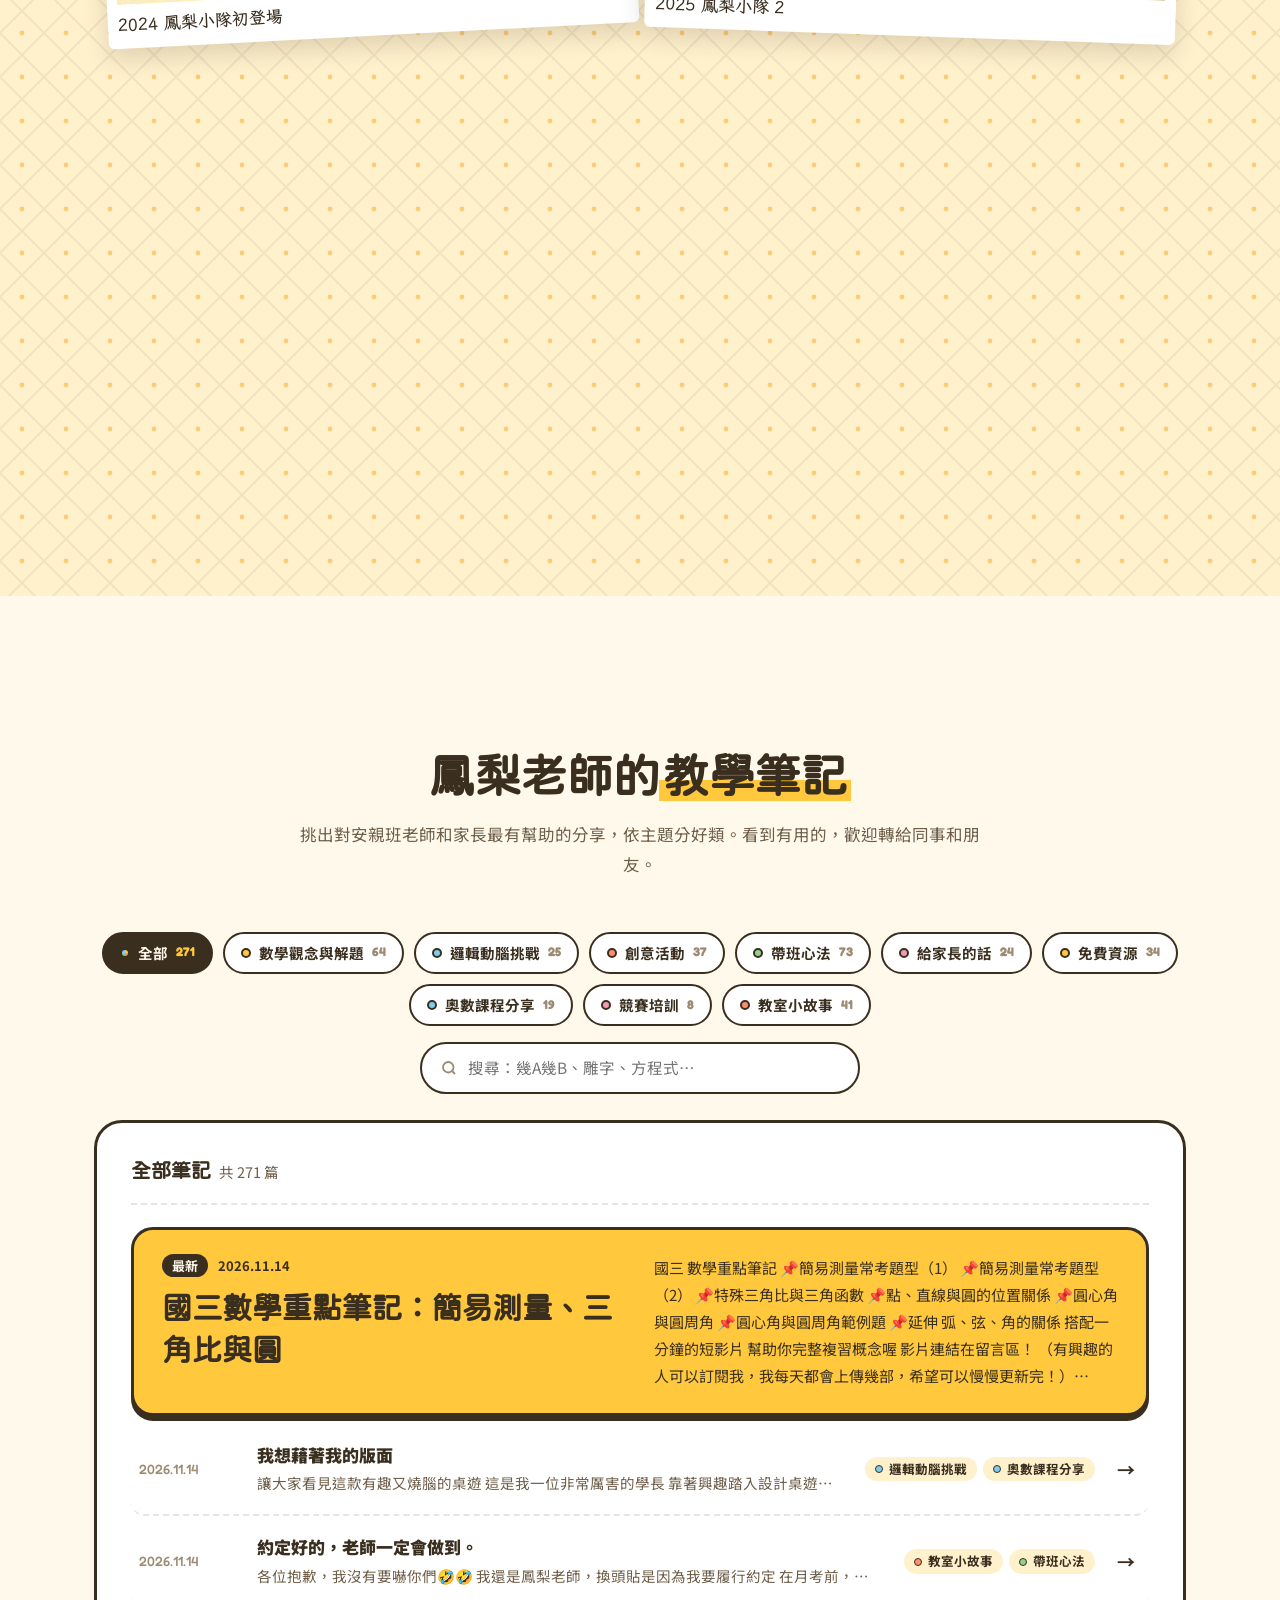
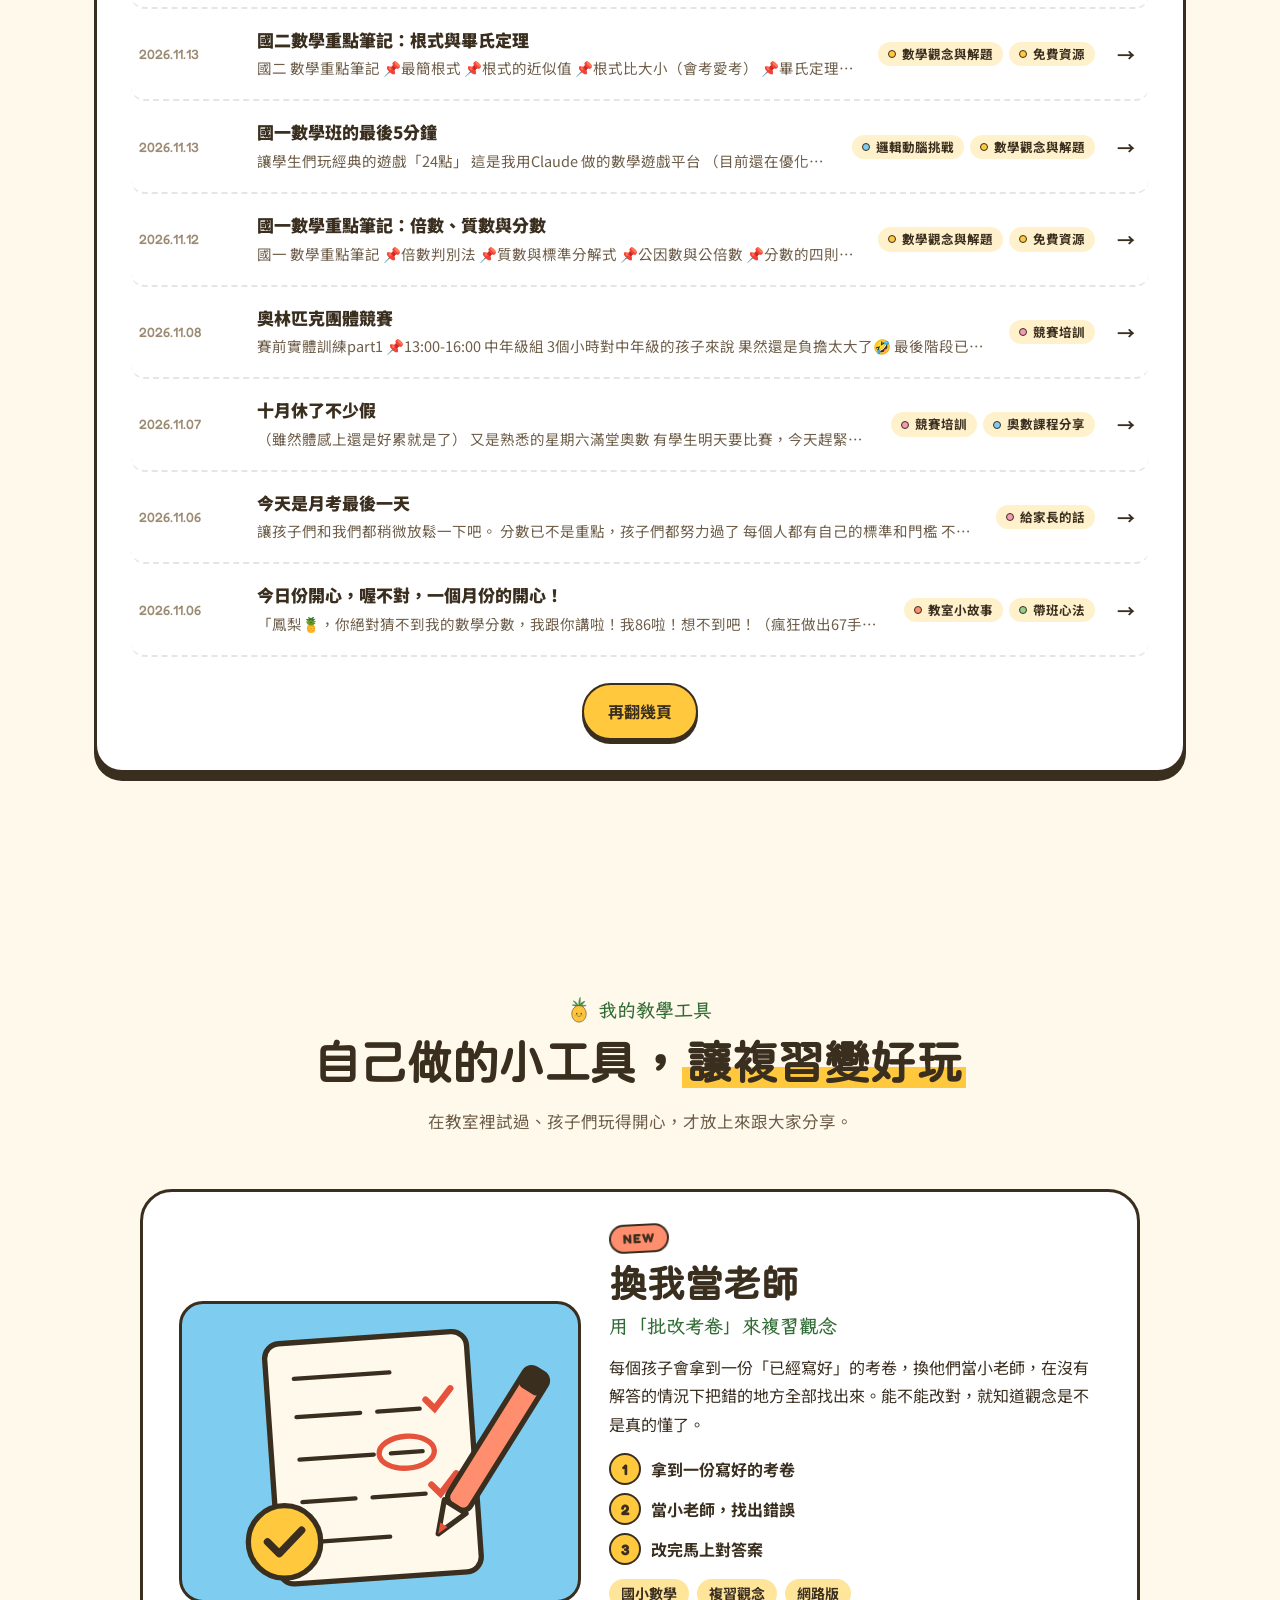
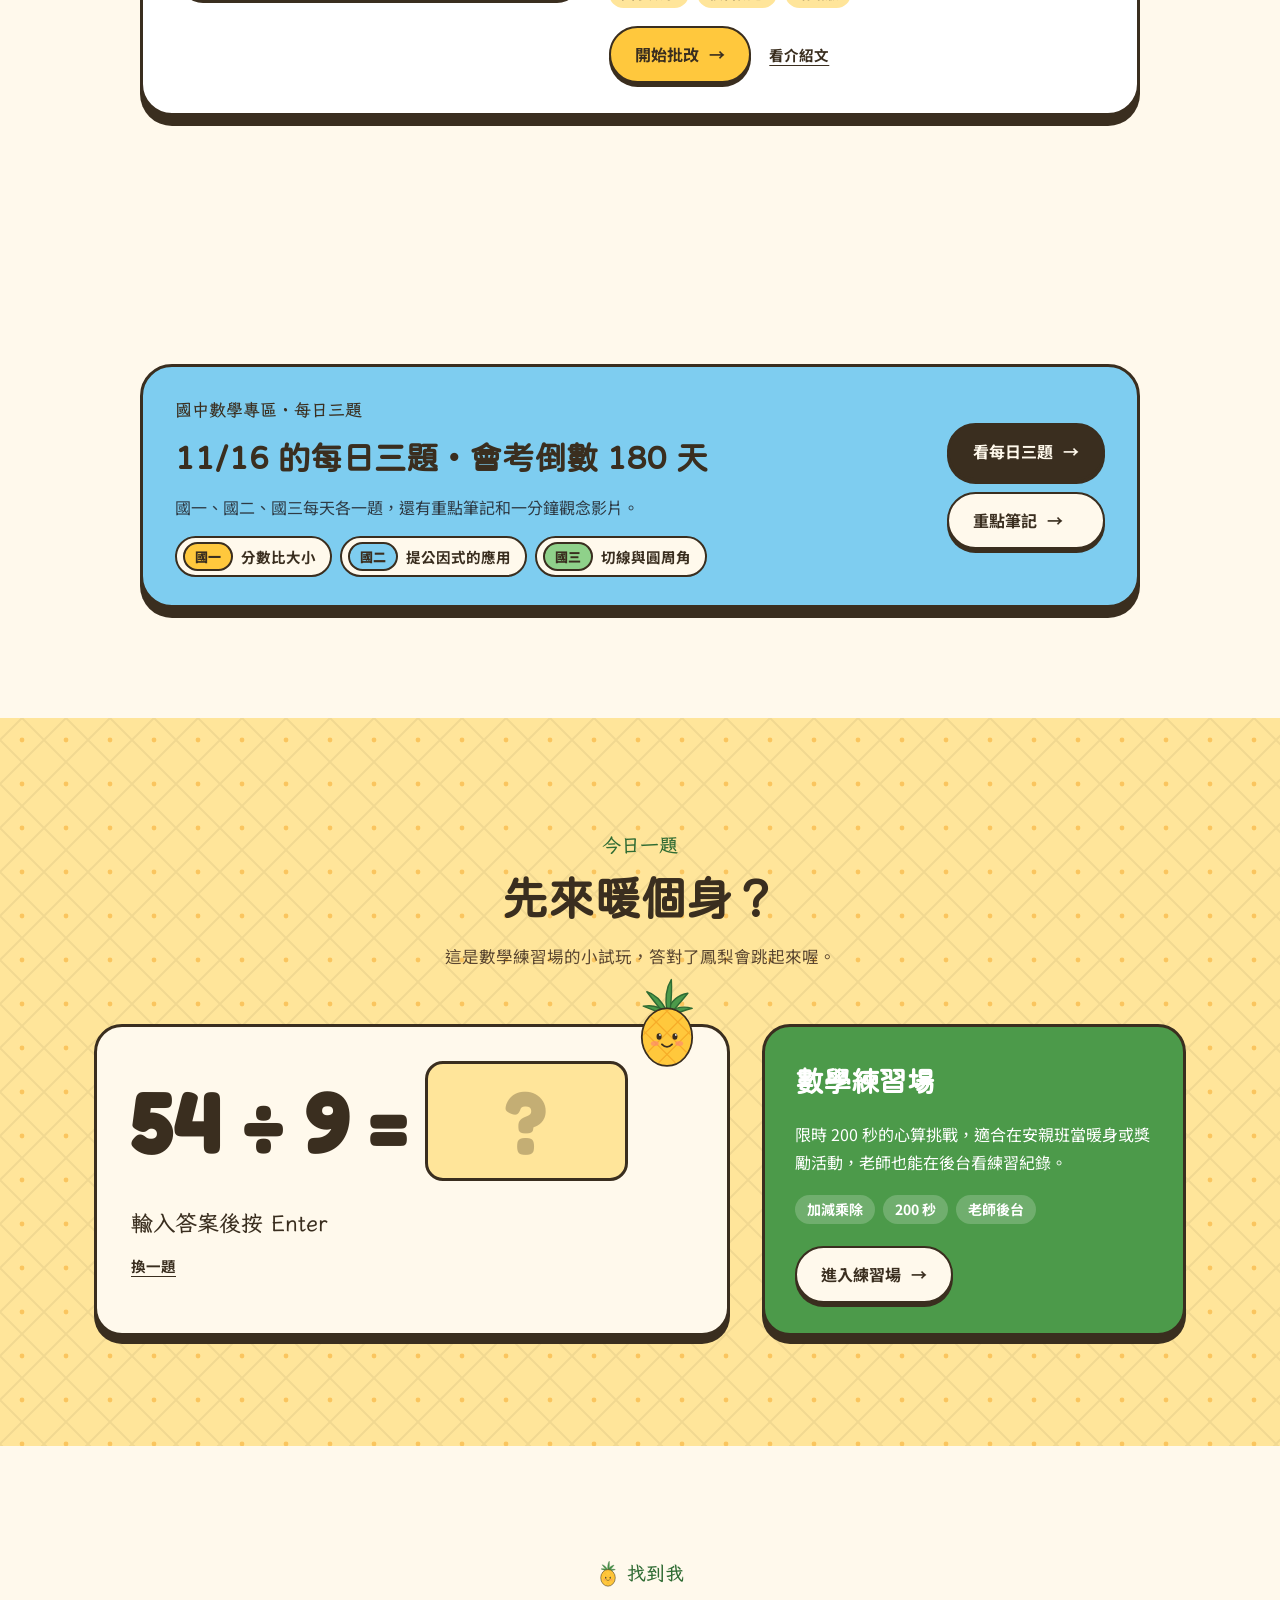
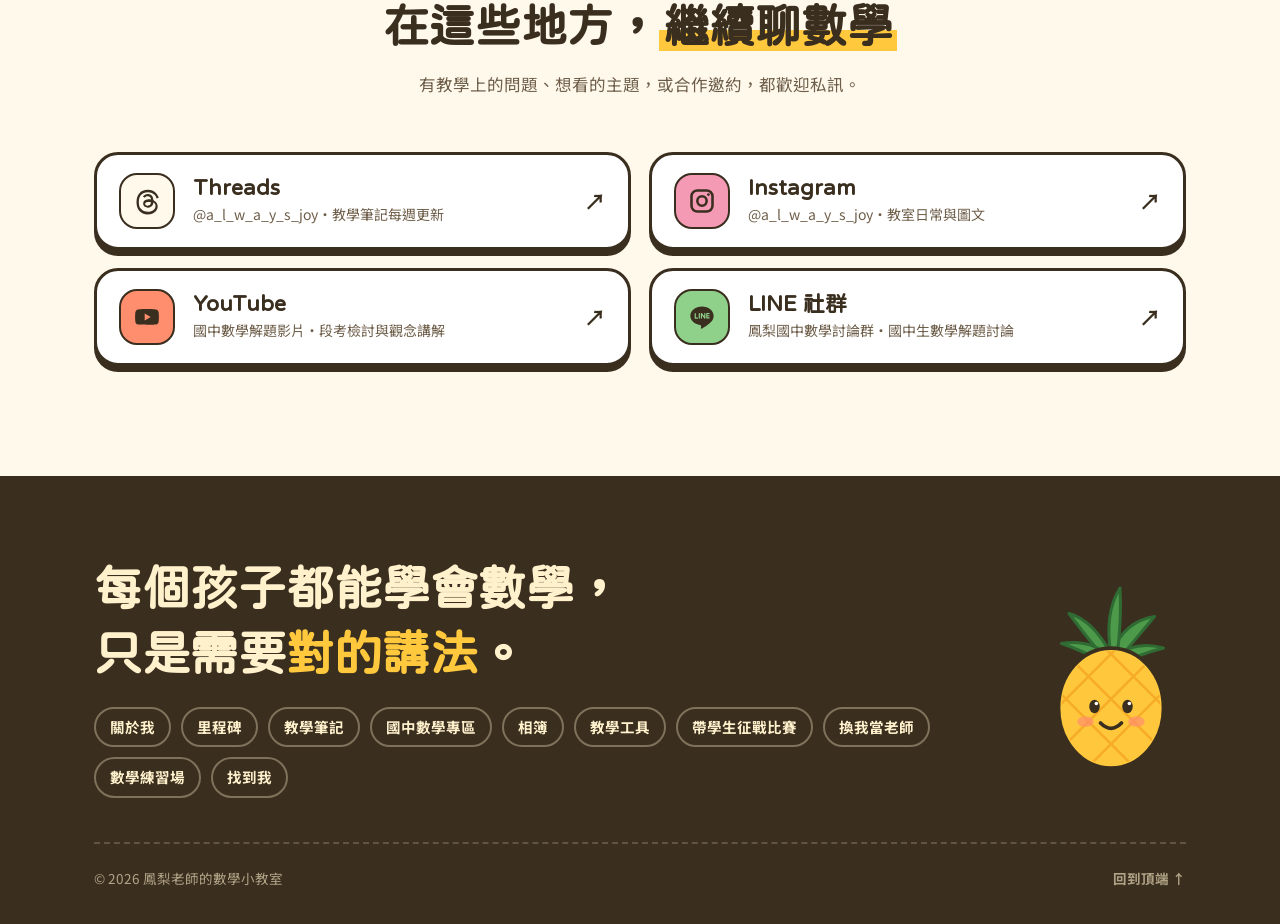
==== commit 768da350: "新增國中數學專區、匯入 10/29–11/16 的 Threads 文章並更新看板 - 新增 junior.html：會考倒數、每日三題（可依年級篩選與搜尋觀念）、國一到國三重點筆記、學習資源 - 匯" ====
--- a/index.html
+++ b/index.html
@@ -8,12 +8,18 @@
 <meta property="og:title" content="鳳梨老師的數學小教室">
 <meta property="og:description" content="用創意和聯想，帶孩子愛上邏輯思考。">
 <meta name="theme-color" content="#FFC83D">
+<link rel="canonical" href="https://pineapple-08081.github.io/pineapplemathweb/">
+<meta property="og:type" content="website">
+<meta property="og:site_name" content="鳳梨老師的數學小教室">
+<meta property="og:url" content="https://pineapple-08081.github.io/pineapplemathweb/">
+<meta property="og:image" content="https://pineapple-08081.github.io/pineapplemathweb/assets/featured/teacher-turn.webp">
+<meta name="twitter:card" content="summary_large_image">
 <link rel="icon" href="data:image/svg+xml,<svg xmlns=%22http://www.w3.org/2000/svg%22 viewBox=%220 0 32 32%22><path d=%22M16 11C14 7 11 5 8 4.5C10 8 12 10 14.5 12M16 11c0-4 .5-7 2-9.5c0 3.5-.3 6.5-.8 9.5M16 11.5c2.5-3 5-4.3 8-4.5c-2.5 2.2-4.5 4-6.5 5.5%22 fill=%22%234C9A4A%22/><ellipse cx=%2216%22 cy=%2221%22 rx=%229.5%22 ry=%2210%22 fill=%22%23FFC83D%22 stroke=%22%233A2E1F%22 stroke-width=%221.8%22/><circle cx=%2212.5%22 cy=%2220.5%22 r=%221.4%22 fill=%22%233A2E1F%22/><circle cx=%2219.5%22 cy=%2220.5%22 r=%221.4%22 fill=%22%233A2E1F%22/><path d=%22M13.5 24q2.5 2 5 0%22 stroke=%22%233A2E1F%22 stroke-width=%221.4%22 fill=%22none%22 stroke-linecap=%22round%22/></svg>">
 <link rel="preconnect" href="https://fonts.googleapis.com">
 <link rel="preconnect" href="https://fonts.gstatic.com" crossorigin>
 <link href="https://fonts.googleapis.com/css2?family=Noto+Sans+TC:wght@400;500;700;900&family=LXGW+WenKai+TC:wght@400;700&family=Fredoka:wght@500;600;700&display=swap" rel="stylesheet">
 <link href="https://fonts.googleapis.com/css2?family=Huninn&display=swap" rel="stylesheet">
-<link rel="stylesheet" href="assets/site.css?v=2026.10.29-2">
+<link rel="stylesheet" href="assets/site.css?v=2026.11.17-1">
 <script>document.documentElement.classList.add('js');</script>
 </head>
 <body>
@@ -55,12 +61,12 @@
     <nav class="nav-right" aria-label="主選單">
       <div class="menu" id="menu">
         <a href="index.html#about">關於我</a>
-        <a href="index.html#milestones">里程碑</a>
         <a href="index.html#notes">教學筆記</a>
+        <a class="junior-link" href="junior.html"><svg viewBox="0 0 24 24" aria-hidden="true"><path d="M12 6C10 4.5 7 4 3.5 4.5v14C7 18 10 18.5 12 20c2-1.5 5-2 8.5-1.5v-14C17 4 14 4.5 12 6z" fill="currentColor" opacity=".25"/><path d="M12 6C10 4.5 7 4 3.5 4.5v14C7 18 10 18.5 12 20c2-1.5 5-2 8.5-1.5v-14C17 4 14 4.5 12 6zM12 6v14" fill="none" stroke="currentColor" stroke-width="2" stroke-linejoin="round"/></svg>國中數學</a>
         <a href="index.html#album">相簿</a>
-        <a href="index.html#tools">教學工具</a>
         <a class="contest-link" href="competitions.html"><svg viewBox="0 0 24 24" aria-hidden="true"><path d="M7 3h10v5a5 5 0 0 1-10 0z" fill="currentColor"/><path d="M7 5H3.5a3.5 3.5 0 0 0 3.8 4M17 5h3.5a3.5 3.5 0 0 1-3.8 4M12 13v4M8 21h8l-1-4H9z" fill="none" stroke="currentColor" stroke-width="2" stroke-linejoin="round"/></svg>帶學生征戰比賽</a>
         <a href="index.html#follow">找到我</a>
+        <a class="cta cta-teacher" href="https://it-s-my-turn-to-be-teacher.web.app/" target="_blank" rel="noopener">換我當老師 <span aria-hidden="true">↗</span></a>
         <a class="cta" href="practice.html">數學練習場</a>
       </div>
       <button class="theme" id="themeBtn" type="button" aria-label="切換深淺色">
@@ -87,6 +93,7 @@
         <div class="actions reveal" style="--d:.75s">
           <a class="btn" href="#notes">讀教學筆記 <span class="arr">→</span></a>
           <a class="btn light" href="#daily">來挑戰一題</a>
+          <a class="btn light" href="https://it-s-my-turn-to-be-teacher.web.app/" target="_blank" rel="noopener">換我當老師 <span class="arr">↗</span></a>
         </div>
       </div>
       <div class="mascot-stage">
@@ -239,6 +246,24 @@
     </div>
   </section>
 
+  <!-- 國中數學專區入口 -->
+  <section class="sec" id="junior" aria-label="國中數學專區">
+    <div class="wrap">
+      <div class="j-teaser reveal">
+        <div>
+          <span class="kicker">國中數學專區・每日三題</span>
+          <h3 id="jtTitle">每天學一點，會考不慌</h3>
+          <p>國一、國二、國三每天各一題，還有重點筆記和一分鐘觀念影片。</p>
+          <ul class="jt-list" id="jtList"></ul>
+        </div>
+        <div class="jt-actions">
+          <a class="btn" href="junior.html#daily">看每日三題 <span class="arr">→</span></a>
+          <a class="btn light" href="junior.html#notes">重點筆記 <span class="arr">→</span></a>
+        </div>
+      </div>
+    </div>
+  </section>
+
   <!-- 今日一題 -->
   <section class="daily sec lattice" id="daily">
     <div class="wrap">
@@ -287,7 +312,7 @@
       <div>
         <p class="big reveal">每個孩子都能學會數學，<br>只是需要<em>對的講法</em>。</p>
         <nav class="foot-links" aria-label="頁尾選單">
-          <a href="#about">關於我</a><a href="#milestones">里程碑</a><a href="#notes">教學筆記</a><a href="#album">相簿</a><a href="#tools">教學工具</a><a href="competitions.html">帶學生征戰比賽</a><a href="practice.html">數學練習場</a><a href="#follow">找到我</a>
+          <a href="index.html#about">關於我</a><a href="index.html#milestones">里程碑</a><a href="index.html#notes">教學筆記</a><a href="junior.html">國中數學專區</a><a href="index.html#album">相簿</a><a href="index.html#tools">教學工具</a><a href="competitions.html">帶學生征戰比賽</a><a href="https://it-s-my-turn-to-be-teacher.web.app/" target="_blank" rel="noopener">換我當老師</a><a href="practice.html">數學練習場</a><a href="index.html#follow">找到我</a>
         </nav>
       </div>
       <svg class="foot-mascot" aria-hidden="true" viewBox="0 0 200 260"><use href="#pine"/></svg>
@@ -323,9 +348,10 @@
   </div>
 </dialog>
 
-<script src="data/site.js?v=2026.10.29-2"></script>
-<script src="assets/common.js?v=2026.10.29-2"></script>
-<script src="data/articles.js?v=2026.10.29-2"></script>
+<script src="data/site.js?v=2026.11.17-1"></script>
+<script src="assets/common.js?v=2026.11.17-1"></script>
+<script src="data/articles.js?v=2026.11.17-1"></script>
+<script src="data/daily.js?v=2026.11.17-1"></script>
 <script>
 (function(){
   const SITE = window.SITE || {};
@@ -445,6 +471,17 @@
     if (b) openArticle(b.dataset.post);
   });
 
+  /* ---------- 國中數學專區入口：顯示最新一回的每日三題 ---------- */
+  const lastDaily = (window.DAILY || []).find(d => (d.concepts || []).length);
+  if (lastDaily){
+    const [, m, d] = lastDaily.date.split('-').map(Number);
+    const exam = (SITE.junior || {}).exam;
+    const left = exam ? Math.round((new Date(exam.date + 'T00:00:00') - new Date(lastDaily.date + 'T00:00:00')) / 86400000) : lastDaily.countdown;
+    $('jtTitle').textContent = `${m}/${d} 的每日三題${left > 0 ? `・會考倒數 ${left} 天` : ''}`;
+    $('jtList').innerHTML = lastDaily.concepts.slice(0, 3).map((c, i) =>
+      `<li><span class="g" data-c="${['yellow', 'sky', 'leaf'][i]}">${['國一', '國二', '國三'][i]}</span>${esc(c)}</li>`).join('');
+  } else $('jtList').hidden = true;
+
   /* ---------- 找到我 ---------- */
   const LINK_ICONS = {
     threads:'<svg viewBox="0 0 24 24" fill="currentColor"><path d="M17.7 11.1l-.3-.1c-.2-3.2-1.9-5-4.8-5-1.8 0-3.2.8-4.1 2.1l1.6 1.1c.7-1 1.7-1.2 2.5-1.2 1 0 1.7.3 2.2.9.4.4.6 1 .7 1.8-.8-.1-1.7-.2-2.6-.1-2.6.2-4.3 1.7-4.2 3.8.1 1.1.6 2 1.5 2.6.8.5 1.8.8 2.9.7 1.4-.1 2.5-.6 3.3-1.6.6-.7 1-1.7 1.1-2.9.7.4 1.2.9 1.5 1.6.5 1.1.5 3-1 4.5-1.3 1.3-2.9 1.9-5.3 1.9-2.6 0-4.6-.9-5.9-2.5C5.6 17.6 5 15.5 5 13s.6-4.6 1.8-6.1C8.1 5.3 10.1 4.4 12.7 4.4s4.6.9 6 2.5c.7.8 1.2 1.8 1.5 2.9l1.9-.5c-.4-1.4-1-2.6-1.9-3.6C18.5 3.5 16 2.4 12.7 2.4 9.5 2.4 7 3.5 5.3 5.6 3.8 7.5 3 10 3 13s.8 5.5 2.3 7.4c1.7 2.1 4.2 3.2 7.4 3.2 2.9 0 4.9-.8 6.6-2.5 2.2-2.2 2.1-5 1.4-6.6-.5-1.2-1.5-2.2-2.9-2.9zm-5 4.9c-1.1.1-2.2-.4-2.3-1.4 0-.8.5-1.6 2.4-1.7h.6c.7 0 1.4.1 2 .2-.2 2.5-1.5 2.8-2.7 2.9z"/></svg>',
@@ -466,11 +503,25 @@
 
   /* ---------- 鳳梨看板：每則 5 秒，舊的往右滑出、下一則從左邊滑入 ---------- */
   const board = $('board'), stage = $('stage'), bars = $('bars');
-  const slides = (SITE.featured || []).filter(f => byId[f.id]);
+  // 看板可以放文章（id），也可以放網站裡的其他頁面或外部網站（href + text）
+  const slides = (SITE.featured || []).filter(f => byId[f.id] || f.href);
   for (let i = slides.length - 1; i > 0; i--){ const j = Math.floor(Math.random() * (i + 1)); [slides[i], slides[j]] = [slides[j], slides[i]]; }
   if (!slides.length) board.closest('.board').hidden = true;
   stage.innerHTML = slides.map((f, i) => {
-    const a = byId[f.id], cat = catById[a.tags[0]];
+    const a = byId[f.id];
+    if (!a){
+      const ext = /^https?:/.test(f.href);
+      return `<article class="slide${i === 0 ? ' active' : ''}" data-c="${esc(f.color || 'yellow')}" aria-roledescription="slide" aria-label="${i + 1} / ${slides.length}">
+      <div>
+        <span class="badge">${esc(f.badge || '')}</span>${f.meta ? `<span class="meta">${esc(f.meta)}</span>` : ''}
+        <h3>${esc(f.title || '')}</h3>
+        <p>${esc(f.text || '')}</p>
+        <a class="btn" href="${esc(f.href)}"${ext ? ' target="_blank" rel="noopener"' : ''}>${esc(f.cta || '去看看')} <span class="arr">${ext ? '↗' : '→'}</span></a>
+      </div>
+      <div class="art" aria-hidden="true">${f.image ? `<div class="pic"><img src="${esc(f.image)}" alt=""></div>` : `<div class="disc">${pineUse}</div>`}<span class="no">No.${i + 1}</span></div>
+    </article>`;
+    }
+    const cat = catById[a.tags[0]];
     return `<article class="slide${i === 0 ? ' active' : ''}" data-c="${colorOf(a)}" aria-roledescription="slide" aria-label="${i + 1} / ${slides.length}">
       <div>
         <span class="badge">${esc(f.badge || cat?.name || '')}</span><span class="meta">${f.badge && f.badge !== cat?.name ? esc(cat?.name || '') + '・' : ''}${fmtDate(a.date)}</span>
--- a/assets/site.css
+++ b/assets/site.css
@@ -72,12 +72,18 @@
 .logo span{font-family:var(--round);font-weight:700;font-size:18px;letter-spacing:.03em;white-space:nowrap;}
 .nav-right{display:flex;align-items:center;gap:6px;}
 .menu{display:flex;align-items:center;gap:2px;}
-.menu a{text-decoration:none;font-size:15px;font-weight:700;padding:7px 12px;border-radius:999px;transition:background .25s, transform .2s var(--bounce);white-space:nowrap;}
+.menu a{text-decoration:none;font-size:15px;font-weight:700;padding:7px 10px;border-radius:999px;transition:background .25s, transform .2s var(--bounce);white-space:nowrap;}
 .menu a:hover{background:color-mix(in srgb, var(--yellow) 45%, transparent);}
 .menu a.contest-link{display:inline-flex;align-items:center;gap:6px;background:var(--coral);color:#3A2E1F;border:2px solid #3A2E1F;box-shadow:0 3px 0 #3A2E1F;margin:0 4px;}
 .menu a.contest-link:hover{transform:translateY(-2px) rotate(-2deg);background:var(--coral);}
 .menu a.contest-link svg{width:17px;height:17px;}
+.menu a.junior-link{display:inline-flex;align-items:center;gap:6px;background:var(--sky);color:#3A2E1F;border:2px solid #3A2E1F;box-shadow:0 3px 0 #3A2E1F;margin:0 4px;}
+.menu a.junior-link:hover{transform:translateY(-2px) rotate(2deg);background:var(--sky);}
+.menu a.junior-link svg{width:17px;height:17px;}
+.menu a[aria-current="page"]{outline:3px solid #FFF9EC;outline-offset:1px;}
 .menu a.cta{background:#3A2E1F;color:#FFF9EC;margin-left:4px;}
+.menu a.cta-teacher{background:#FFF9EC;color:#3A2E1F;border:2px solid #3A2E1F;padding:5px 12px;}
+.menu a.cta-teacher:hover{background:var(--yellow);color:#3A2E1F;transform:translateY(-2px) rotate(-2deg);}
 .menu a.cta:hover{background:var(--leaf);color:#fff;}
 .theme{background:#FFF9EC;color:#3A2E1F;border:2px solid #3A2E1F;border-radius:50%;width:38px;height:38px;cursor:pointer;display:grid;place-items:center;margin-left:4px;flex-shrink:0;}
 .theme svg{width:18px;height:18px;}
@@ -86,7 +92,7 @@
 .menu-btn[aria-expanded="true"] span:nth-child(1){transform:translateY(6.5px) rotate(45deg);}
 .menu-btn[aria-expanded="true"] span:nth-child(2){opacity:0;}
 .menu-btn[aria-expanded="true"] span:nth-child(3){transform:translateY(-6.5px) rotate(-45deg);}
-@media (max-width:1120px){
+@media (max-width:1200px){
   .menu-btn{display:flex;}
   .menu{
     position:absolute;top:calc(100% + 6px);left:16px;right:16px;flex-direction:column;align-items:stretch;gap:4px;
@@ -95,7 +101,7 @@
   }
   .menu.open{opacity:1;visibility:visible;transform:none;}
   .menu a{padding:11px 16px;font-size:16px;}
-  .menu a.contest-link{order:-1;margin:0 0 6px;justify-content:center;padding:12px 16px;}
+  .menu a.contest-link,.menu a.junior-link{order:-1;margin:0 0 6px;justify-content:center;padding:12px 16px;}
   .menu a.cta{margin:6px 0 0;text-align:center;}
   .nav .wrap{position:relative;}
 }
@@ -562,7 +568,6 @@
 }
 
 /* ---------- 帶學生征戰比賽頁 ---------- */
-.contest-page .menu a[aria-current="page"]{outline:3px solid #FFF9EC;outline-offset:1px;}
 .c-hero{background-color:var(--coral);color:#3A2E1F;position:relative;padding:120px 0 130px;overflow:hidden;}
 .c-hero-grid{display:grid;grid-template-columns:1.2fr .8fr;gap:30px;align-items:center;position:relative;z-index:1;}
 .back-link{display:inline-block;font-weight:700;font-size:14.5px;text-decoration:none;background:#FFF9EC;border:2px solid #3A2E1F;border-radius:999px;padding:3px 14px;margin-bottom:18px;}
@@ -676,3 +681,111 @@
 .countdown .cd-left{font-size:14px;color:var(--ink-2);}
 .countdown .cd-left b{font-family:var(--latin);font-size:24px;color:var(--coral);margin:0 2px;}
 .road{overflow-x:clip;}
+
+/* ---------- 國中數學專區 ---------- */
+.j-hero{background-color:var(--sky);color:#3A2E1F;position:relative;padding:120px 0 130px;overflow:hidden;}
+.j-hero-grid{display:grid;grid-template-columns:1.1fr .9fr;gap:36px;align-items:center;position:relative;z-index:1;}
+.j-hero h1{font-family:var(--round);font-weight:700;font-size:clamp(42px,7vw,82px);line-height:1.2;margin:0 0 20px;}
+.j-hero h1 .hl{background:linear-gradient(transparent 62%, #FFC83D 62%);padding:0 6px;}
+.j-hero .lead{font-size:17px;line-height:1.9;max-width:32em;margin:0 0 22px;color:#2E3A44;}
+.exam-chip{display:inline-flex;align-items:center;flex-wrap:wrap;gap:4px 12px;background:#FFF9EC;border:3px solid #3A2E1F;border-radius:20px;padding:8px 18px;box-shadow:0 5px 0 #3A2E1F;margin-bottom:26px;}
+.exam-chip span{font-weight:700;font-size:14.5px;color:#5A4630;}
+.exam-chip b{font-family:var(--round);font-size:20px;}
+.exam-chip em{font-family:var(--latin);font-style:normal;font-size:30px;color:#E5533D;padding:0 2px;}
+.j-actions{display:flex;gap:14px;flex-wrap:wrap;}
+.j-hero-art{position:relative;max-width:440px;margin:0 auto;width:100%;}
+.polaroid{background:#FFF9EC;border:3px solid #3A2E1F;border-radius:18px;padding:12px 12px 44px;box-shadow:0 10px 0 #3A2E1F;transform:rotate(3deg);animation:bob 4s ease-in-out infinite;}
+.polaroid img{display:block;width:100%;aspect-ratio:4/3;object-fit:cover;border-radius:10px;border:2px solid #3A2E1F;}
+.j-pine{position:absolute;left:-28px;bottom:-34px;width:96px;height:125px;transform:rotate(-10deg);}
+@media (max-width:860px){
+  .j-hero{padding:100px 0 110px;}
+  .j-hero-grid{grid-template-columns:1fr;}
+  .j-hero-art{order:-1;max-width:300px;}
+  .j-pine{width:70px;height:91px;left:-14px;bottom:-26px;}
+}
+
+.g[data-c]{display:inline-block;flex-shrink:0;font-weight:900;font-size:13px;padding:1px 10px;border-radius:999px;border:2px solid #3A2E1F;color:#3A2E1F;}
+.g[data-c="yellow"]{background:var(--yellow);}
+.g[data-c="sky"]{background:var(--sky);}
+.g[data-c="leaf"]{background:var(--leaf-soft);}
+
+.today{max-width:860px;margin:0 auto 40px;background:var(--paper);border:3px solid var(--ink);border-radius:30px;box-shadow:0 10px 0 var(--ink);padding:26px 30px 28px;}
+.t-head{display:flex;align-items:center;flex-wrap:wrap;gap:10px 14px;margin-bottom:16px;}
+.t-badge{background:#E5533D;color:#fff;font-weight:900;font-size:13.5px;padding:3px 12px;border-radius:999px;transform:rotate(-3deg);}
+.t-date{font-family:var(--round);font-weight:700;font-size:24px;}
+.t-cd{margin-left:auto;font-weight:700;font-size:14.5px;color:var(--ink-2);background:var(--cream-2);padding:3px 12px;border-radius:999px;}
+.t-list{list-style:none;margin:0 0 20px;padding:0;display:grid;grid-template-columns:repeat(3,1fr);gap:12px;}
+.t-list li{display:flex;flex-direction:column;align-items:flex-start;gap:8px;background:var(--cream-2);border-radius:18px;padding:14px 16px;}
+.t-list b{font-family:var(--round);font-size:19px;line-height:1.45;}
+.t-wait{margin:0 0 20px;color:var(--ink-2);}
+.t-actions{display:flex;align-items:center;flex-wrap:wrap;gap:12px 18px;}
+.v-links{display:flex;flex-wrap:wrap;gap:6px 14px;}
+.v-links a{font-weight:700;font-size:14px;text-decoration:underline;text-decoration-color:#E5533D;text-decoration-thickness:2px;text-underline-offset:4px;}
+@media (max-width:700px){ .today{padding:20px 18px 22px;} .t-list{grid-template-columns:1fr;} .t-list li{flex-direction:row;align-items:center;} .t-list b{font-size:17px;} .t-cd{margin-left:0;} }
+
+.d-tools{display:flex;align-items:center;justify-content:space-between;flex-wrap:wrap;gap:14px;margin-bottom:22px;}
+.grade-tabs{display:flex;gap:8px;flex-wrap:wrap;}
+.grade-tabs button{font:inherit;font-weight:700;font-size:15px;padding:6px 16px;border-radius:999px;border:2.5px solid var(--ink);background:var(--paper);color:var(--ink);cursor:pointer;transition:transform .2s var(--bounce);}
+.grade-tabs button:hover{transform:translateY(-2px);}
+.grade-tabs button[aria-selected="true"]{background:var(--ink);color:var(--cream);}
+.grade-tabs button[aria-selected="true"][data-c="yellow"]{background:var(--yellow);color:#3A2E1F;}
+.grade-tabs button[aria-selected="true"][data-c="sky"]{background:var(--sky);color:#3A2E1F;}
+.grade-tabs button[aria-selected="true"][data-c="leaf"]{background:var(--leaf-soft);color:#3A2E1F;}
+.d-search{max-width:320px;flex:1 1 240px;margin:0;}
+.days{display:grid;grid-template-columns:repeat(auto-fill,minmax(250px,1fr));gap:16px;}
+.day{background:var(--paper);border:2.5px solid var(--ink);border-radius:22px;padding:16px 18px;box-shadow:0 5px 0 var(--ink);display:flex;flex-direction:column;gap:10px;}
+.day-top{display:flex;align-items:baseline;justify-content:space-between;gap:8px;}
+.day-date{font-family:var(--round);font-weight:700;font-size:18px;}
+.day-cd{font-size:13px;font-weight:700;color:var(--ink-3);}
+.day-list{list-style:none;margin:0;padding:0;display:grid;gap:7px;}
+.day-list li{display:flex;align-items:flex-start;gap:8px;font-size:15px;line-height:1.5;transition:opacity .2s;}
+.day-list li.dim{opacity:.3;}
+.day-wait{margin:0;font-size:14px;color:var(--ink-2);}
+.d-empty{text-align:center;color:var(--ink-2);}
+.d-more{text-align:center;margin-top:26px;}
+
+.notes-sec{background-color:var(--cream-2);}
+.grade-notes{display:grid;grid-template-columns:repeat(3,1fr);gap:22px;align-items:stretch;}
+.g-note{background:var(--paper);border:3px solid var(--ink);border-radius:28px;box-shadow:0 8px 0 var(--ink);overflow:hidden;display:flex;flex-direction:column;}
+.g-top{padding:20px 22px 16px;border-bottom:3px solid var(--ink);background:var(--yellow);color:#3A2E1F;}
+.g-note[data-c="sky"] .g-top{background:var(--sky);}
+.g-note[data-c="leaf"] .g-top{background:var(--leaf-soft);}
+.g-grade{display:inline-block;font-family:var(--hand);font-weight:700;font-size:18px;background:#FFF9EC;border:2px solid #3A2E1F;border-radius:999px;padding:0 12px;transform:rotate(-3deg);}
+.g-top h3{font-family:var(--round);font-weight:700;font-size:24px;line-height:1.35;margin:10px 0 0;}
+.g-topics{list-style:none;margin:0;padding:18px 22px 4px;display:grid;gap:8px;}
+.g-topics li{position:relative;padding-left:22px;font-weight:700;font-size:15.5px;line-height:1.5;}
+.g-topics li::before{content:"";position:absolute;left:2px;top:.45em;width:11px;height:11px;border-radius:3px;background:var(--yellow);border:2px solid var(--ink);transform:rotate(45deg);}
+.g-tip{margin:12px 22px 0;padding:12px 14px;background:var(--cream-2);border-radius:16px;font-size:14px;line-height:1.75;color:var(--ink-2);}
+.g-tip b{display:block;font-family:var(--hand);font-size:16px;color:var(--ink);margin-bottom:2px;}
+.g-actions{margin-top:auto;padding:18px 22px 22px;display:flex;flex-direction:column;align-items:flex-start;gap:10px;}
+.g-video{font-weight:700;font-size:14.5px;text-decoration:underline;text-decoration-color:#E5533D;text-decoration-thickness:2px;text-underline-offset:4px;}
+@media (max-width:960px){ .grade-notes{grid-template-columns:1fr;max-width:560px;margin:0 auto;} }
+.elem{margin:36px auto 0;max-width:960px;display:flex;align-items:center;justify-content:space-between;flex-wrap:wrap;gap:18px 28px;background:var(--coral);color:#3A2E1F;border:3px solid #3A2E1F;border-radius:28px;box-shadow:0 8px 0 #3A2E1F;padding:24px 28px;}
+.elem h3{font-family:var(--round);font-weight:700;font-size:22px;margin:6px 0 4px;}
+.elem p{margin:0;color:#4A3420;}
+.e-tag{font-family:var(--hand);font-weight:700;font-size:16px;}
+.e-actions{display:flex;flex-wrap:wrap;gap:12px;}
+
+.more-grid{display:grid;grid-template-columns:repeat(4,1fr);gap:18px;}
+.more{display:flex;flex-direction:column;gap:8px;text-decoration:none;background:var(--paper);border:3px solid var(--ink);border-radius:24px;padding:20px;box-shadow:0 6px 0 var(--ink);transition:transform .25s var(--bounce), box-shadow .25s;}
+.more:hover{transform:translateY(-5px) rotate(-1deg);box-shadow:0 11px 0 var(--ink);}
+.more .ic{width:52px;height:52px;border-radius:16px;border:2.5px solid #3A2E1F;display:grid;place-items:center;color:#3A2E1F;background:var(--yellow);}
+.more[data-c="coral"] .ic{background:var(--coral);}
+.more[data-c="leaf"] .ic{background:var(--leaf-soft);}
+.more[data-c="sky"] .ic{background:var(--sky);}
+.more .ic svg{width:26px;height:26px;fill:none;stroke:currentColor;stroke-width:2.2;stroke-linejoin:round;stroke-linecap:round;}
+.more .nm{font-family:var(--round);font-weight:700;font-size:20px;line-height:1.35;margin-top:4px;}
+.more .tx{font-size:14.5px;color:var(--ink-2);line-height:1.7;}
+.more .go{margin-top:auto;padding-top:6px;font-weight:700;}
+@media (max-width:960px){ .more-grid{grid-template-columns:repeat(2,1fr);} }
+@media (max-width:560px){ .more-grid{grid-template-columns:1fr;} }
+
+/* 首頁的國中數學專區入口 */
+.j-teaser{display:grid;grid-template-columns:1fr auto;gap:20px 30px;align-items:center;max-width:1000px;margin:0 auto;background:var(--sky);color:#3A2E1F;border:3px solid #3A2E1F;border-radius:32px;box-shadow:0 10px 0 #3A2E1F;padding:28px 32px;}
+.j-teaser h3{font-family:var(--round);font-weight:700;font-size:clamp(24px,3vw,32px);margin:4px 0 6px;}
+.j-teaser p{margin:0 0 14px;color:#2E3A44;}
+.j-teaser .kicker{font-family:var(--hand);font-weight:700;font-size:17px;}
+.jt-list{list-style:none;margin:0;padding:0;display:flex;flex-wrap:wrap;gap:8px;}
+.jt-list li{display:inline-flex;align-items:center;gap:8px;background:#FFF9EC;border:2px solid #3A2E1F;border-radius:999px;padding:4px 14px 4px 6px;font-weight:700;font-size:14.5px;}
+.jt-actions{display:flex;flex-direction:column;gap:12px;align-items:stretch;}
+@media (max-width:760px){ .j-teaser{grid-template-columns:1fr;padding:22px 20px;} .jt-actions{flex-direction:row;flex-wrap:wrap;} }
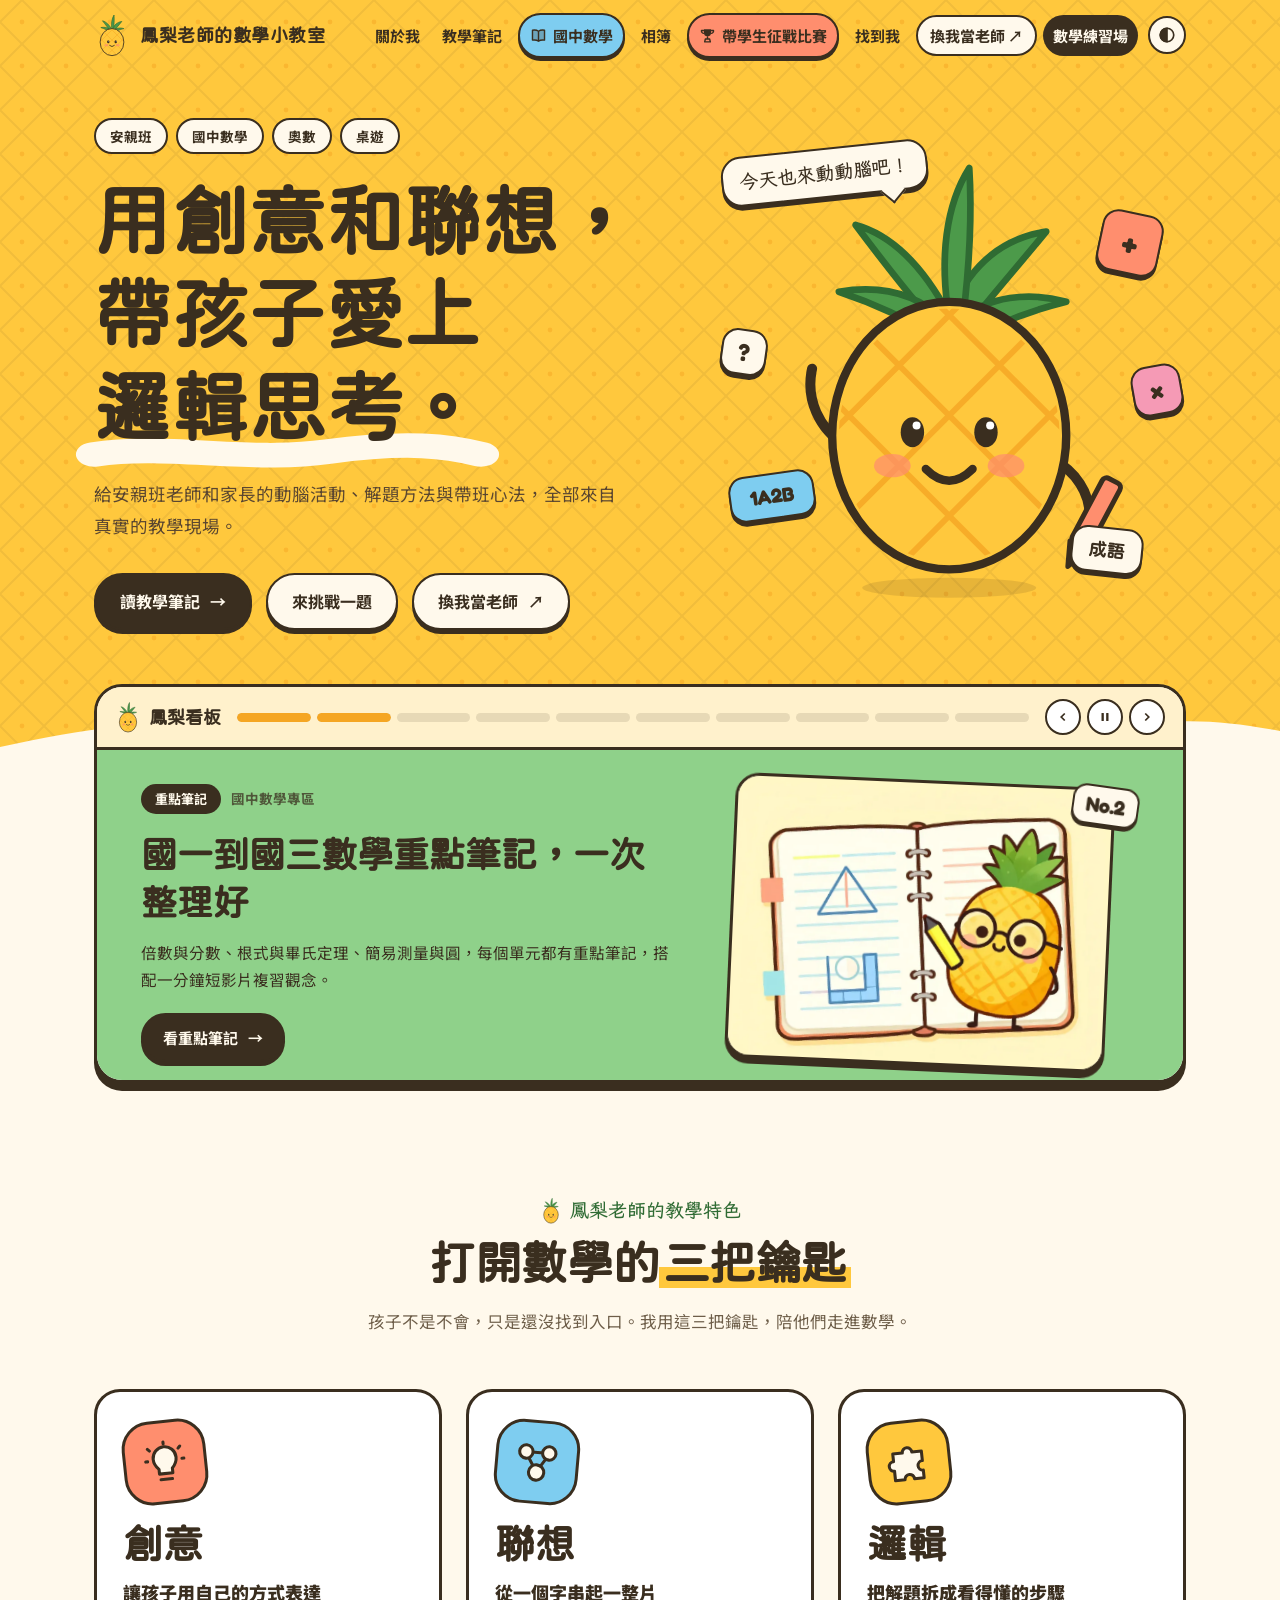
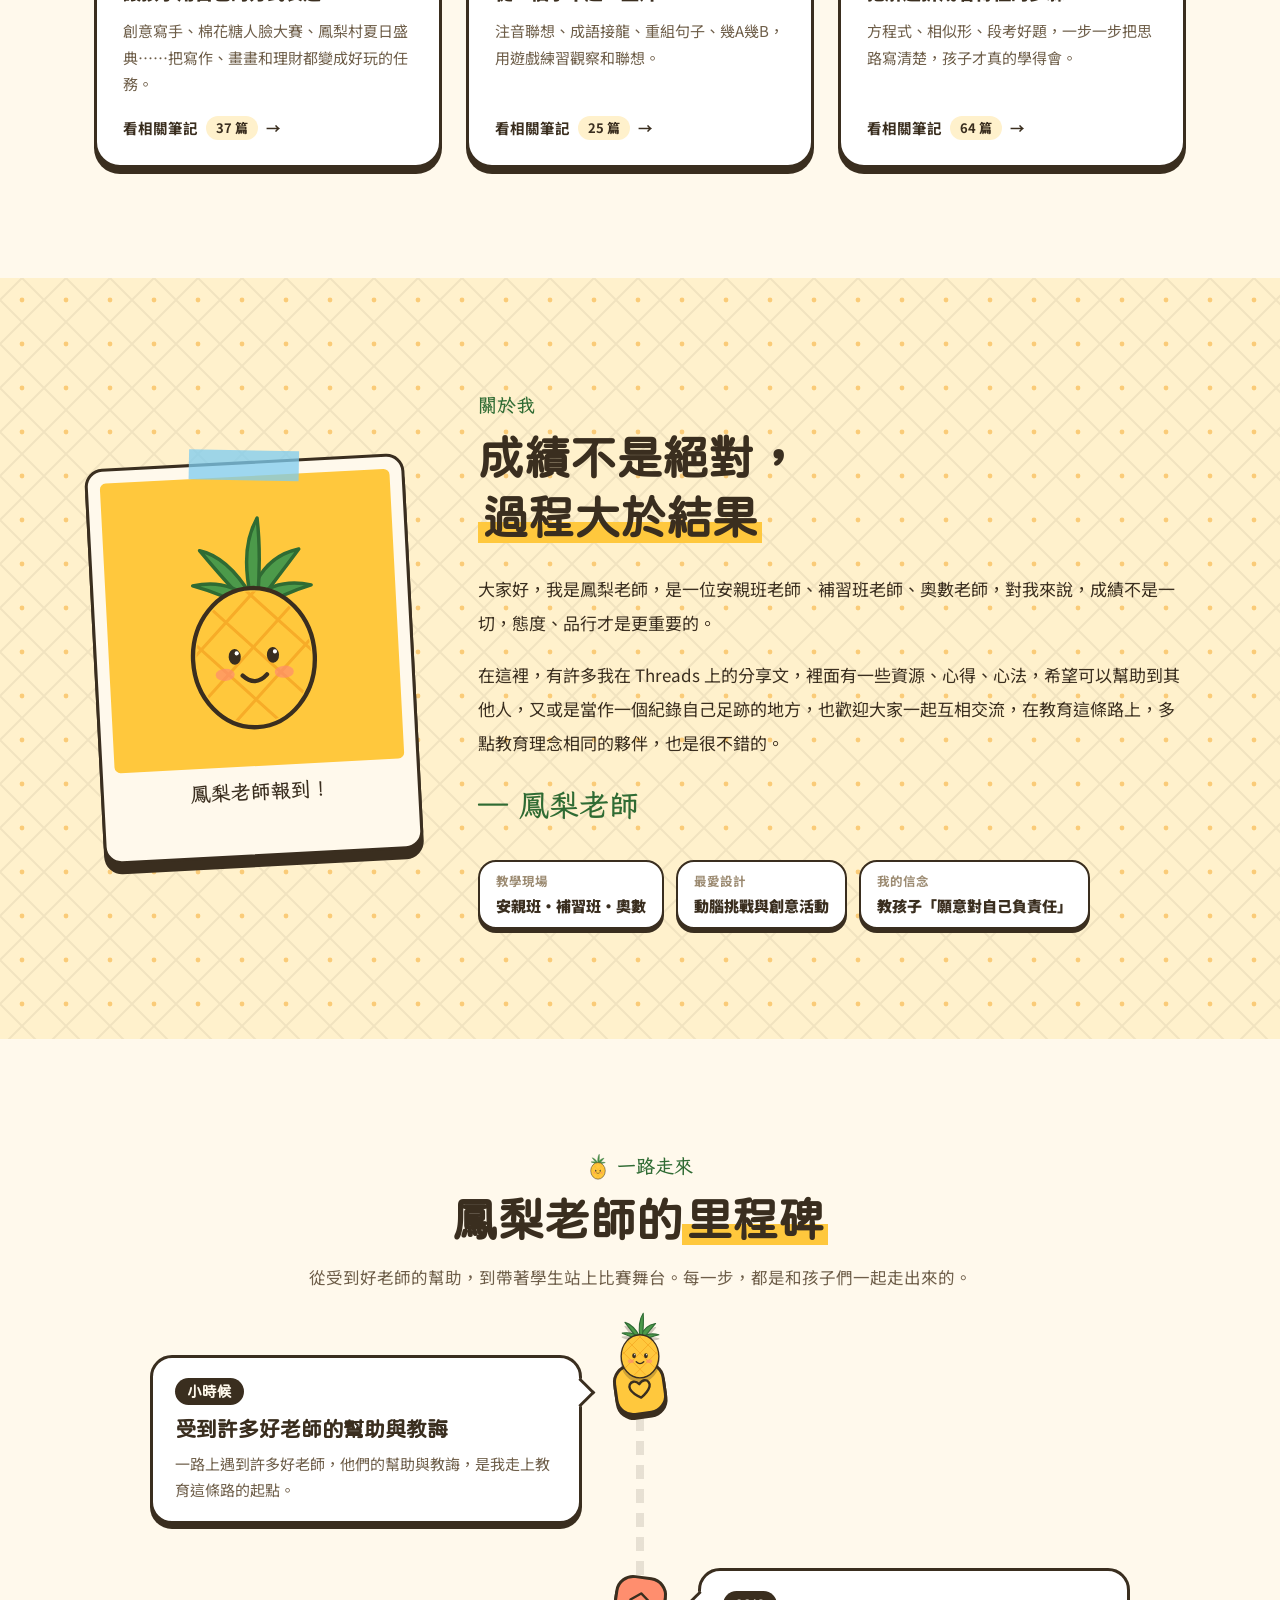
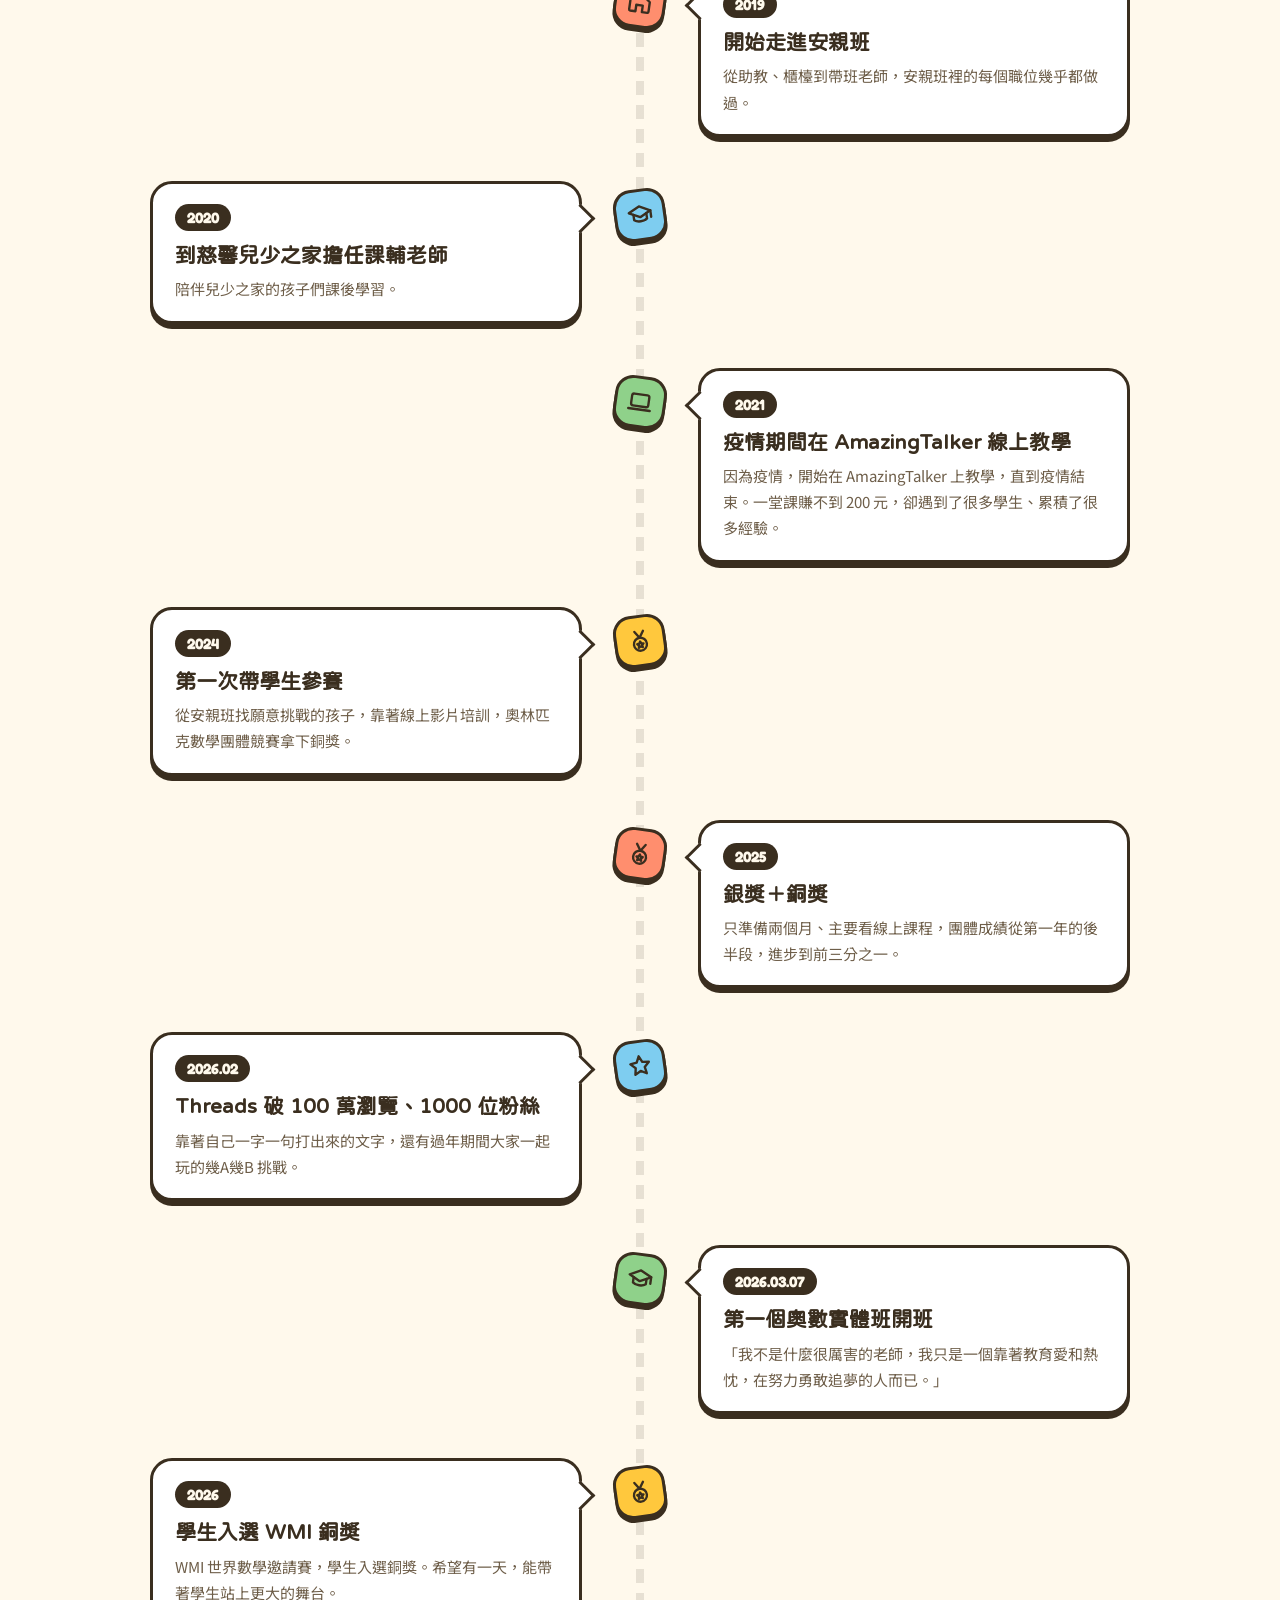
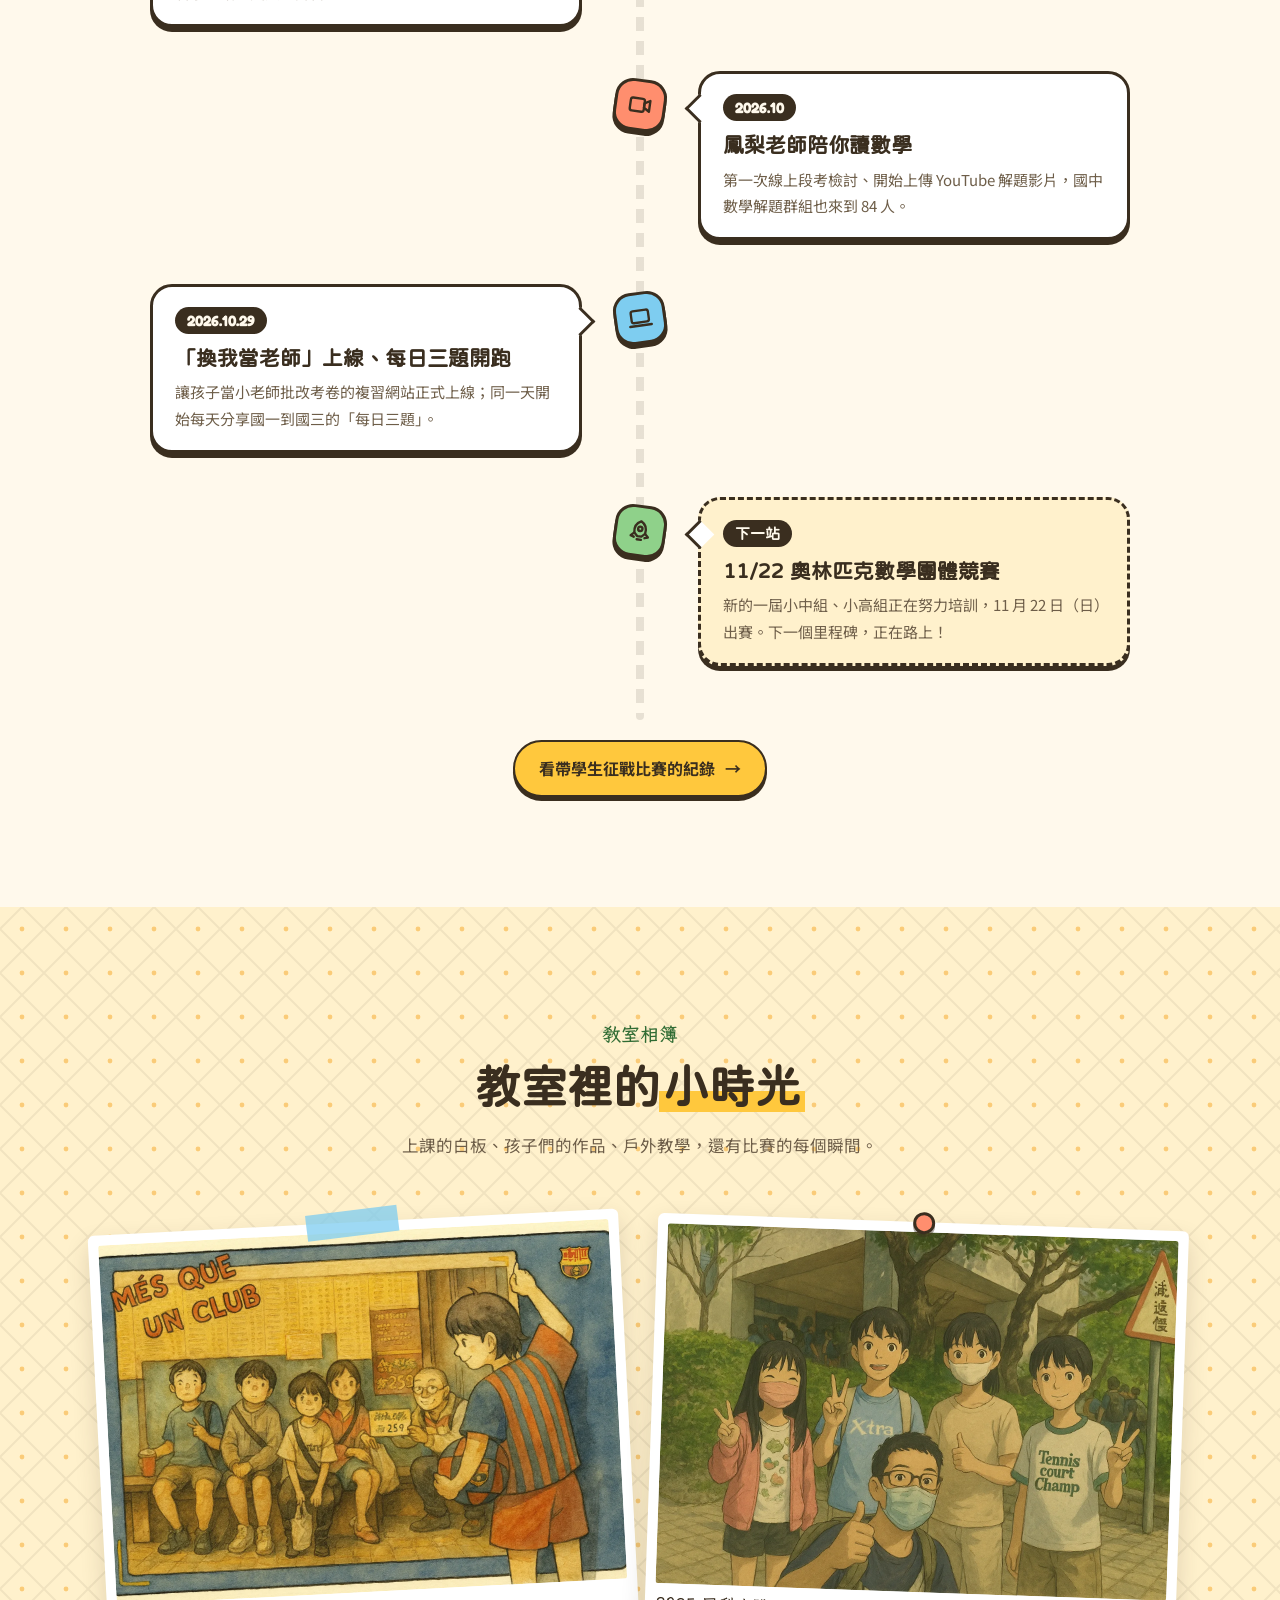
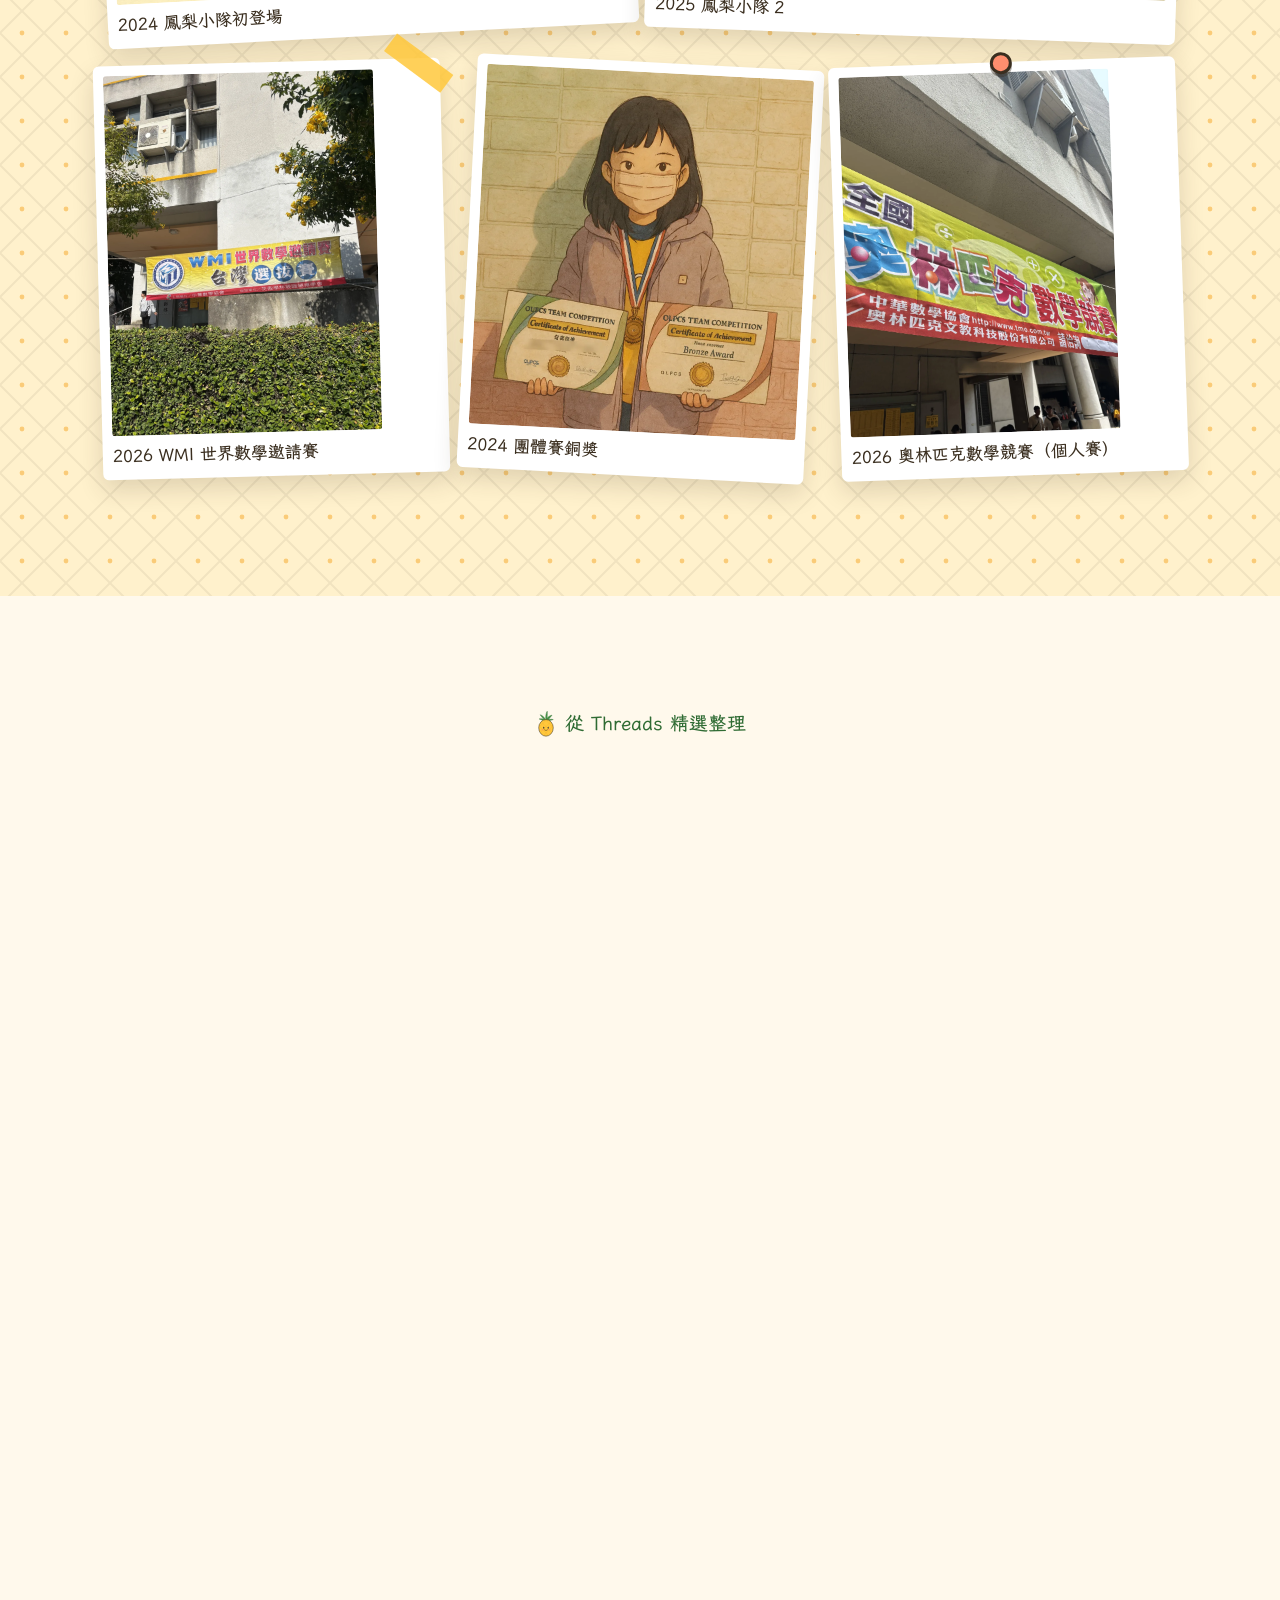
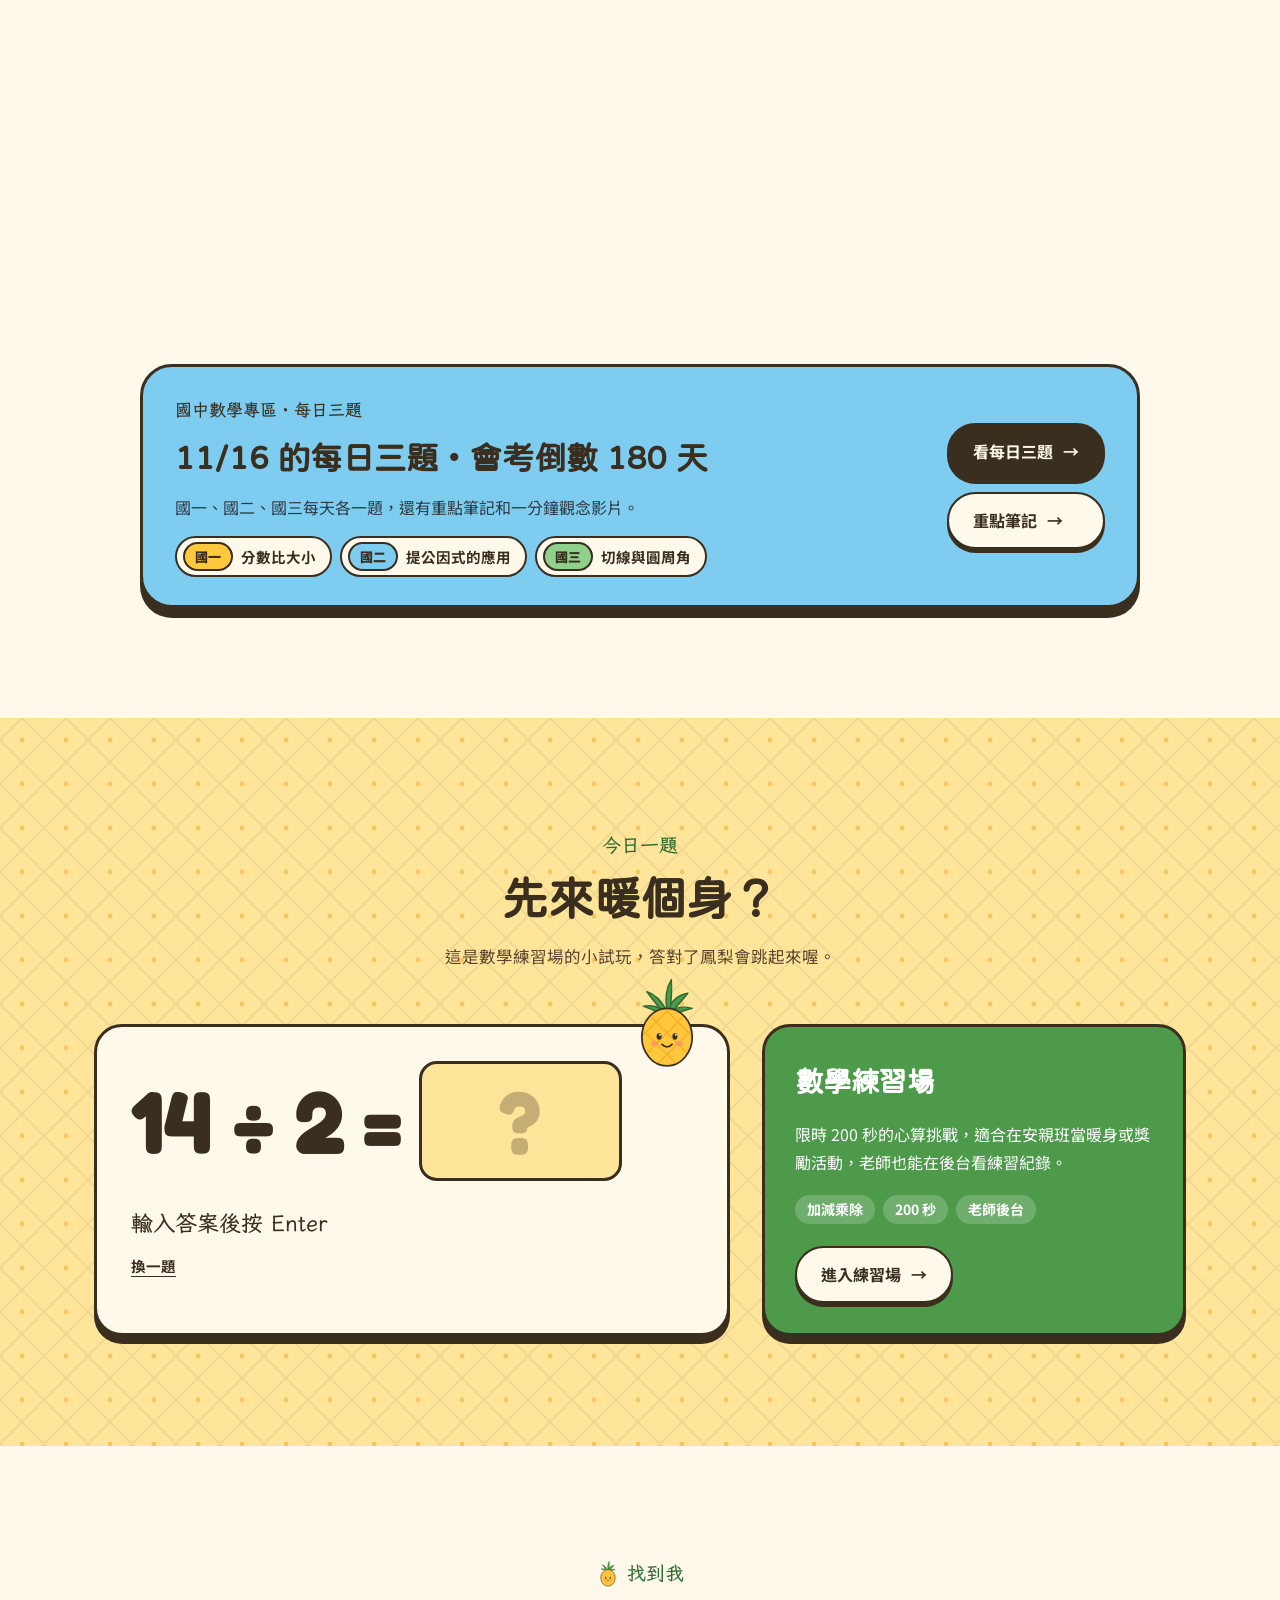
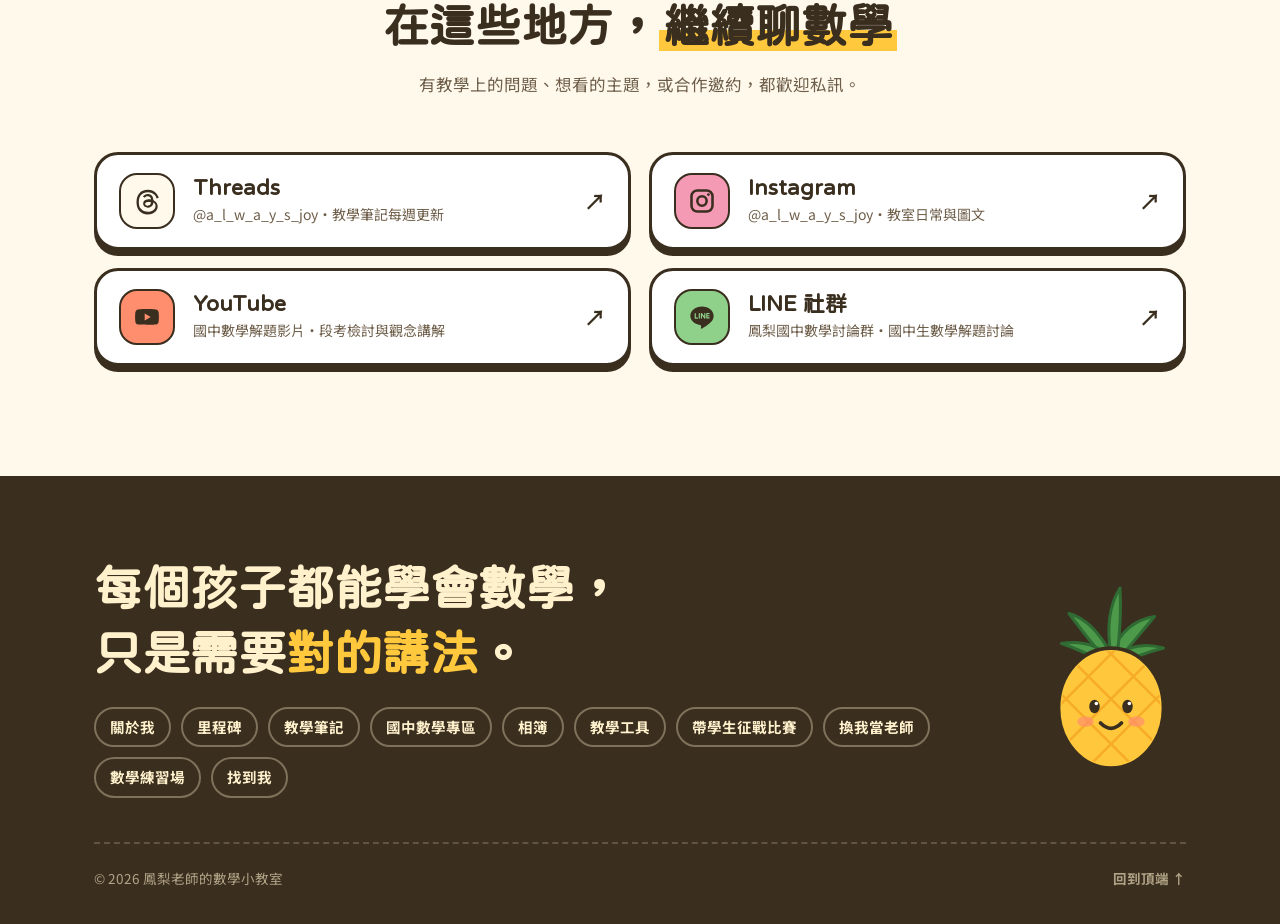
==== commit 09e7619b: "國中數學專區的影片連結改成 YouTube Shorts 頁面 - 重點筆記與「一起學數學」的影片連結改連頻道的 Shorts 頁面 - 每日三題拿掉播放清單連結，只留單支影片，並加上「全部一分鐘短影" ====
--- a/index.html
+++ b/index.html
@@ -19,7 +19,7 @@
 <link rel="preconnect" href="https://fonts.gstatic.com" crossorigin>
 <link href="https://fonts.googleapis.com/css2?family=Noto+Sans+TC:wght@400;500;700;900&family=LXGW+WenKai+TC:wght@400;700&family=Fredoka:wght@500;600;700&display=swap" rel="stylesheet">
 <link href="https://fonts.googleapis.com/css2?family=Huninn&display=swap" rel="stylesheet">
-<link rel="stylesheet" href="assets/site.css?v=2026.11.17-1">
+<link rel="stylesheet" href="assets/site.css?v=2026.11.17-2">
 <script>document.documentElement.classList.add('js');</script>
 </head>
 <body>
@@ -348,10 +348,10 @@
   </div>
 </dialog>
 
-<script src="data/site.js?v=2026.11.17-1"></script>
-<script src="assets/common.js?v=2026.11.17-1"></script>
-<script src="data/articles.js?v=2026.11.17-1"></script>
-<script src="data/daily.js?v=2026.11.17-1"></script>
+<script src="data/site.js?v=2026.11.17-2"></script>
+<script src="assets/common.js?v=2026.11.17-2"></script>
+<script src="data/articles.js?v=2026.11.17-2"></script>
+<script src="data/daily.js?v=2026.11.17-2"></script>
 <script>
 (function(){
   const SITE = window.SITE || {};
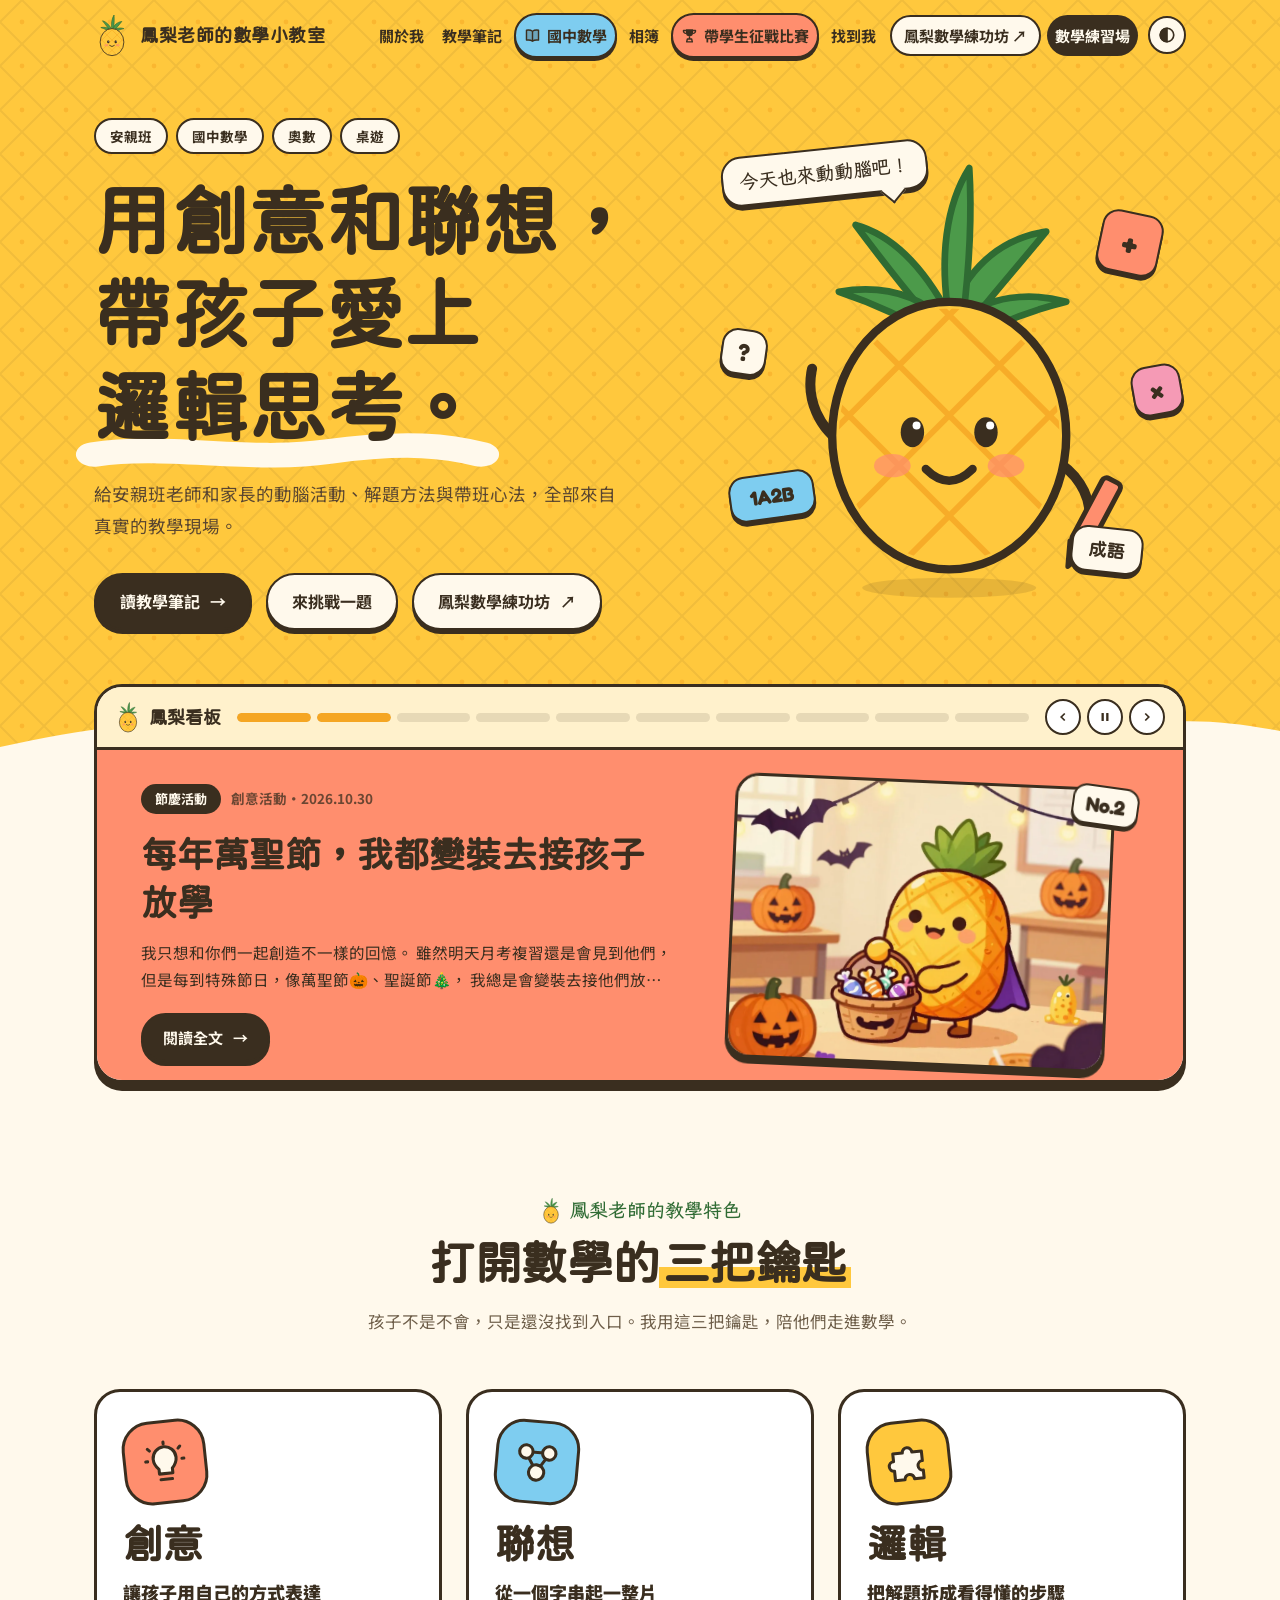
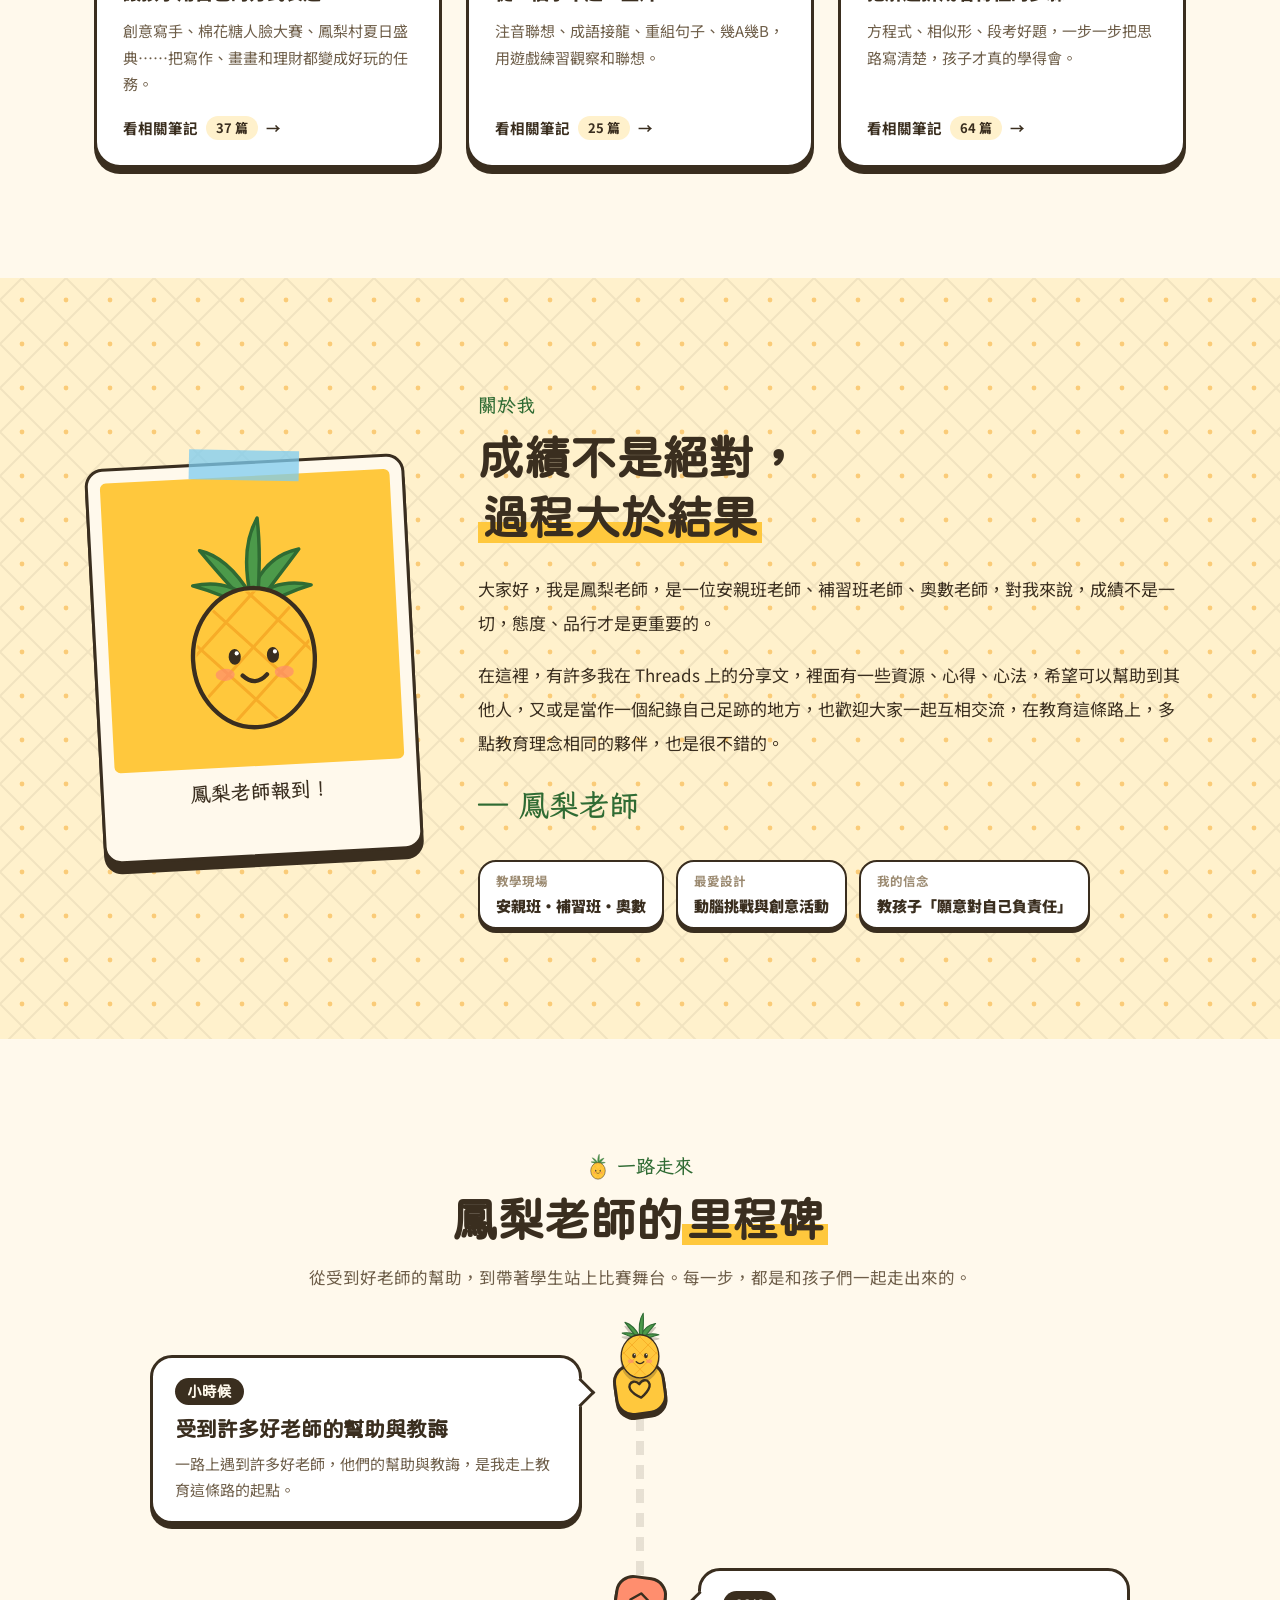
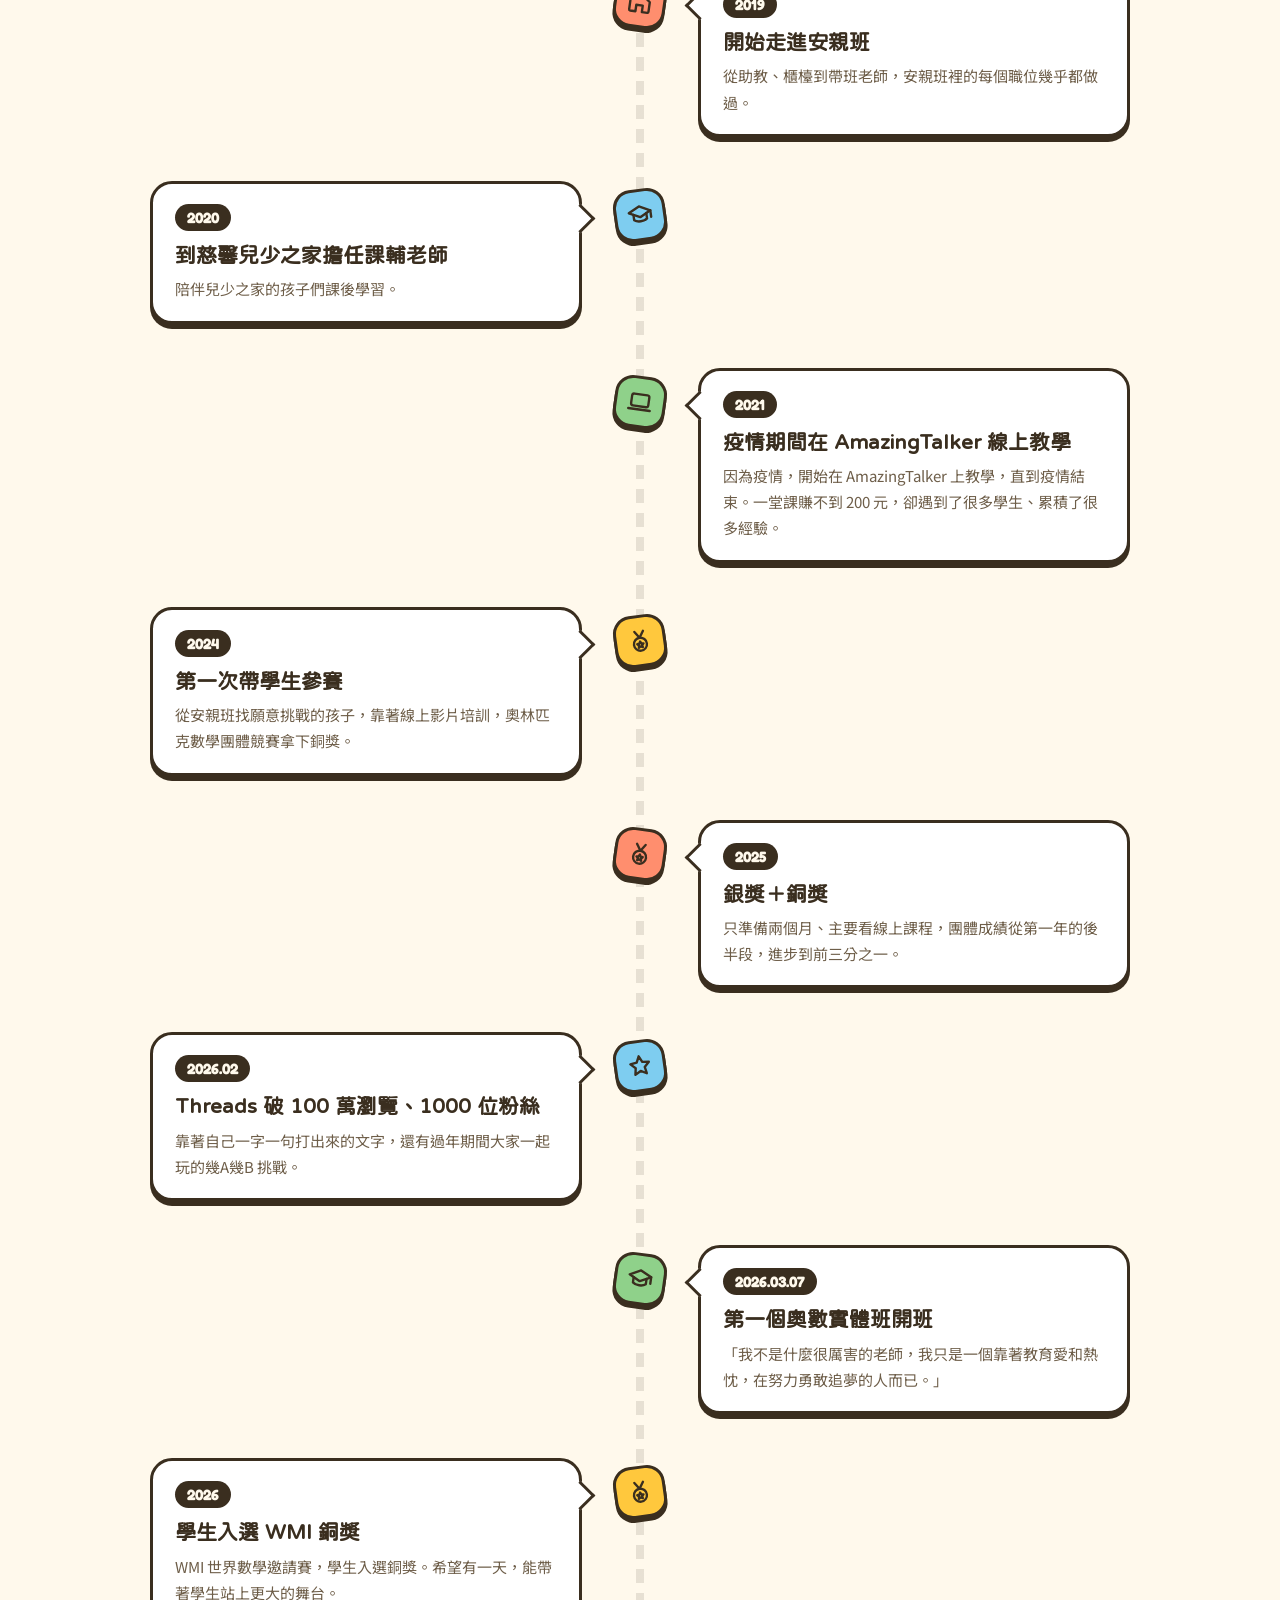
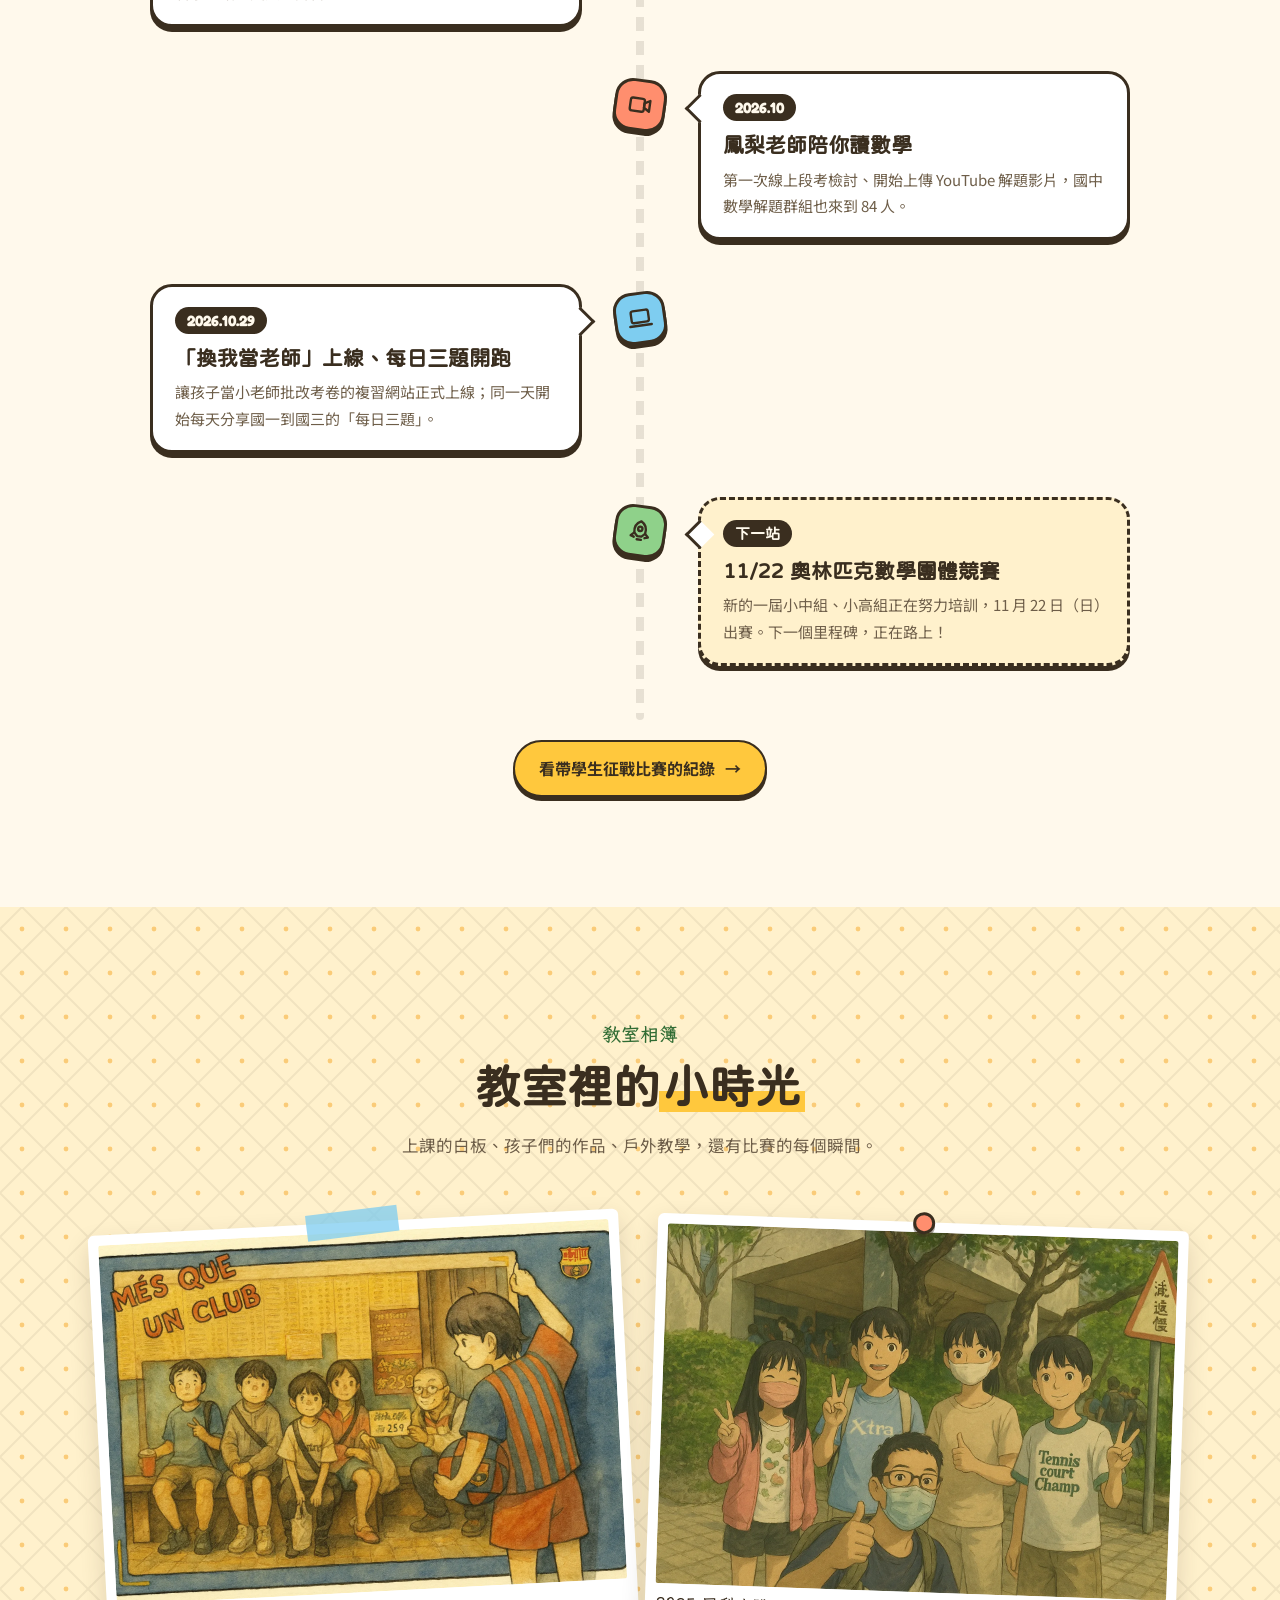
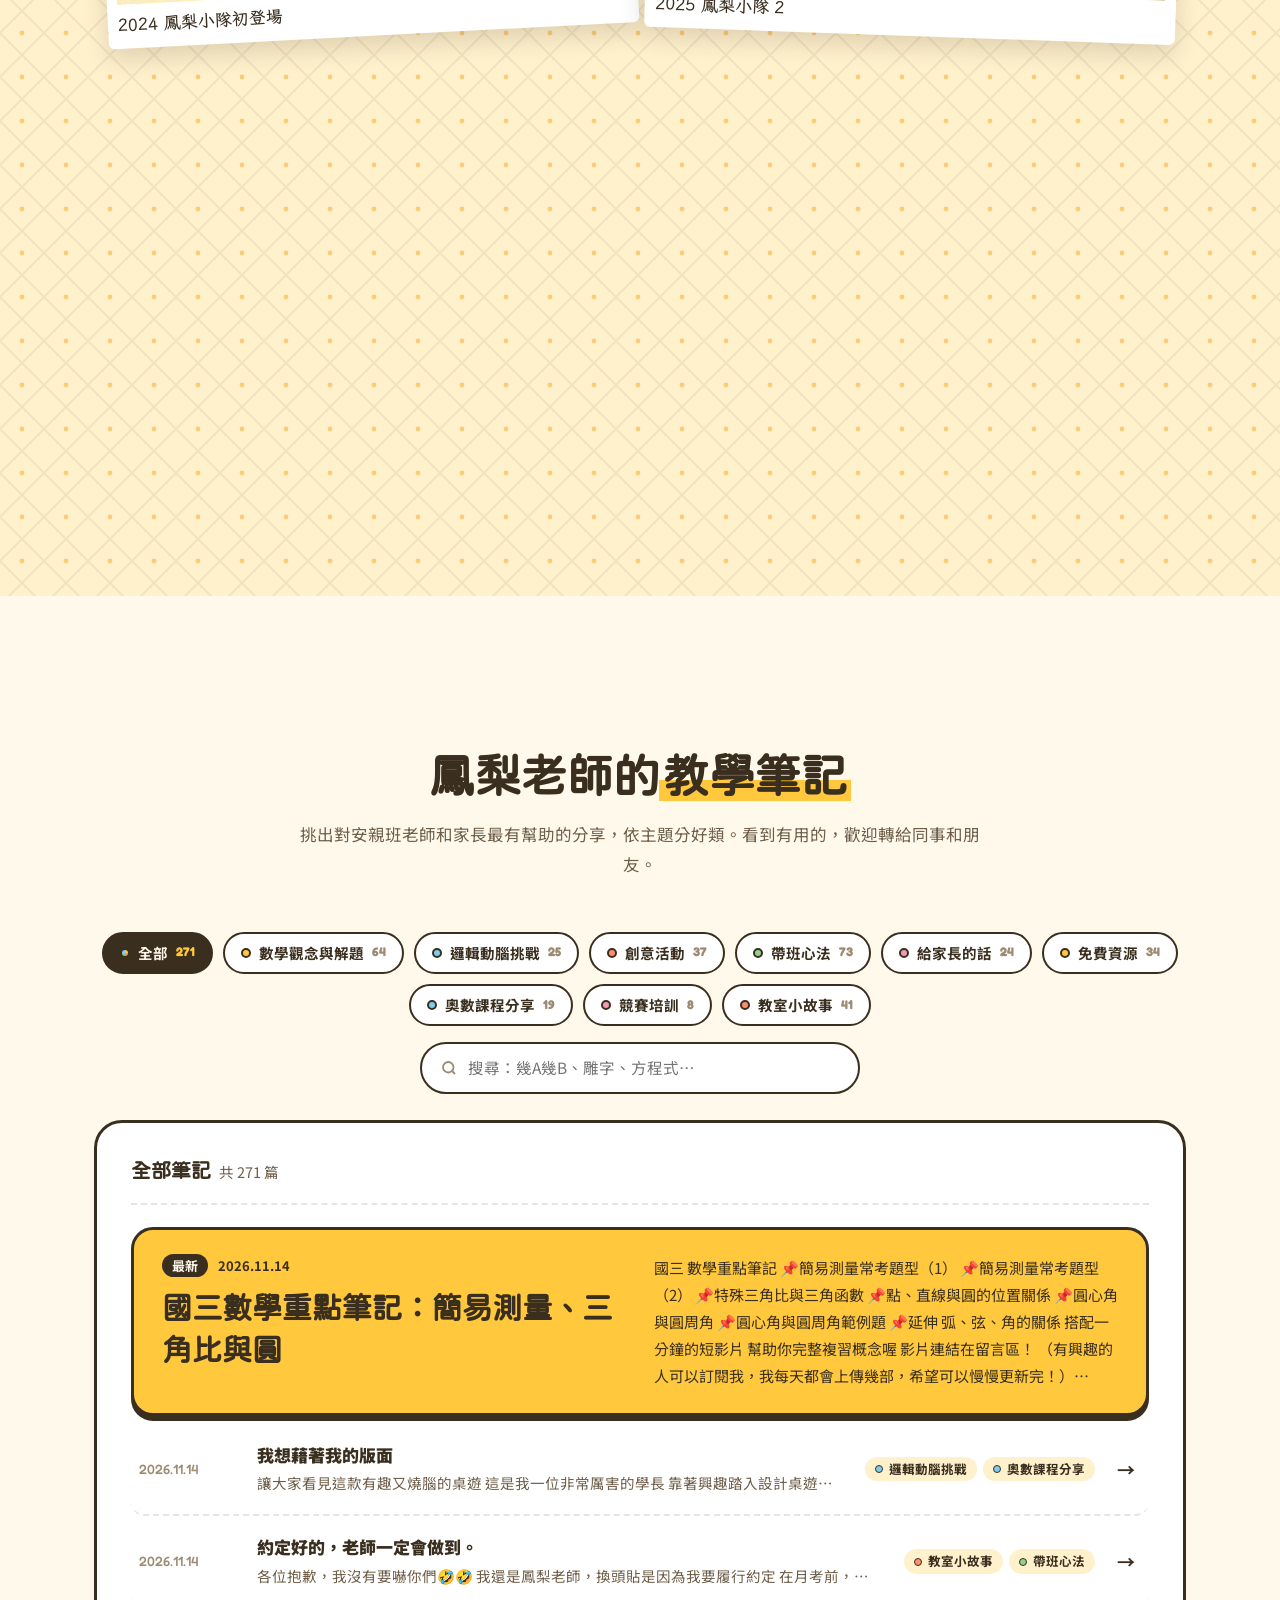
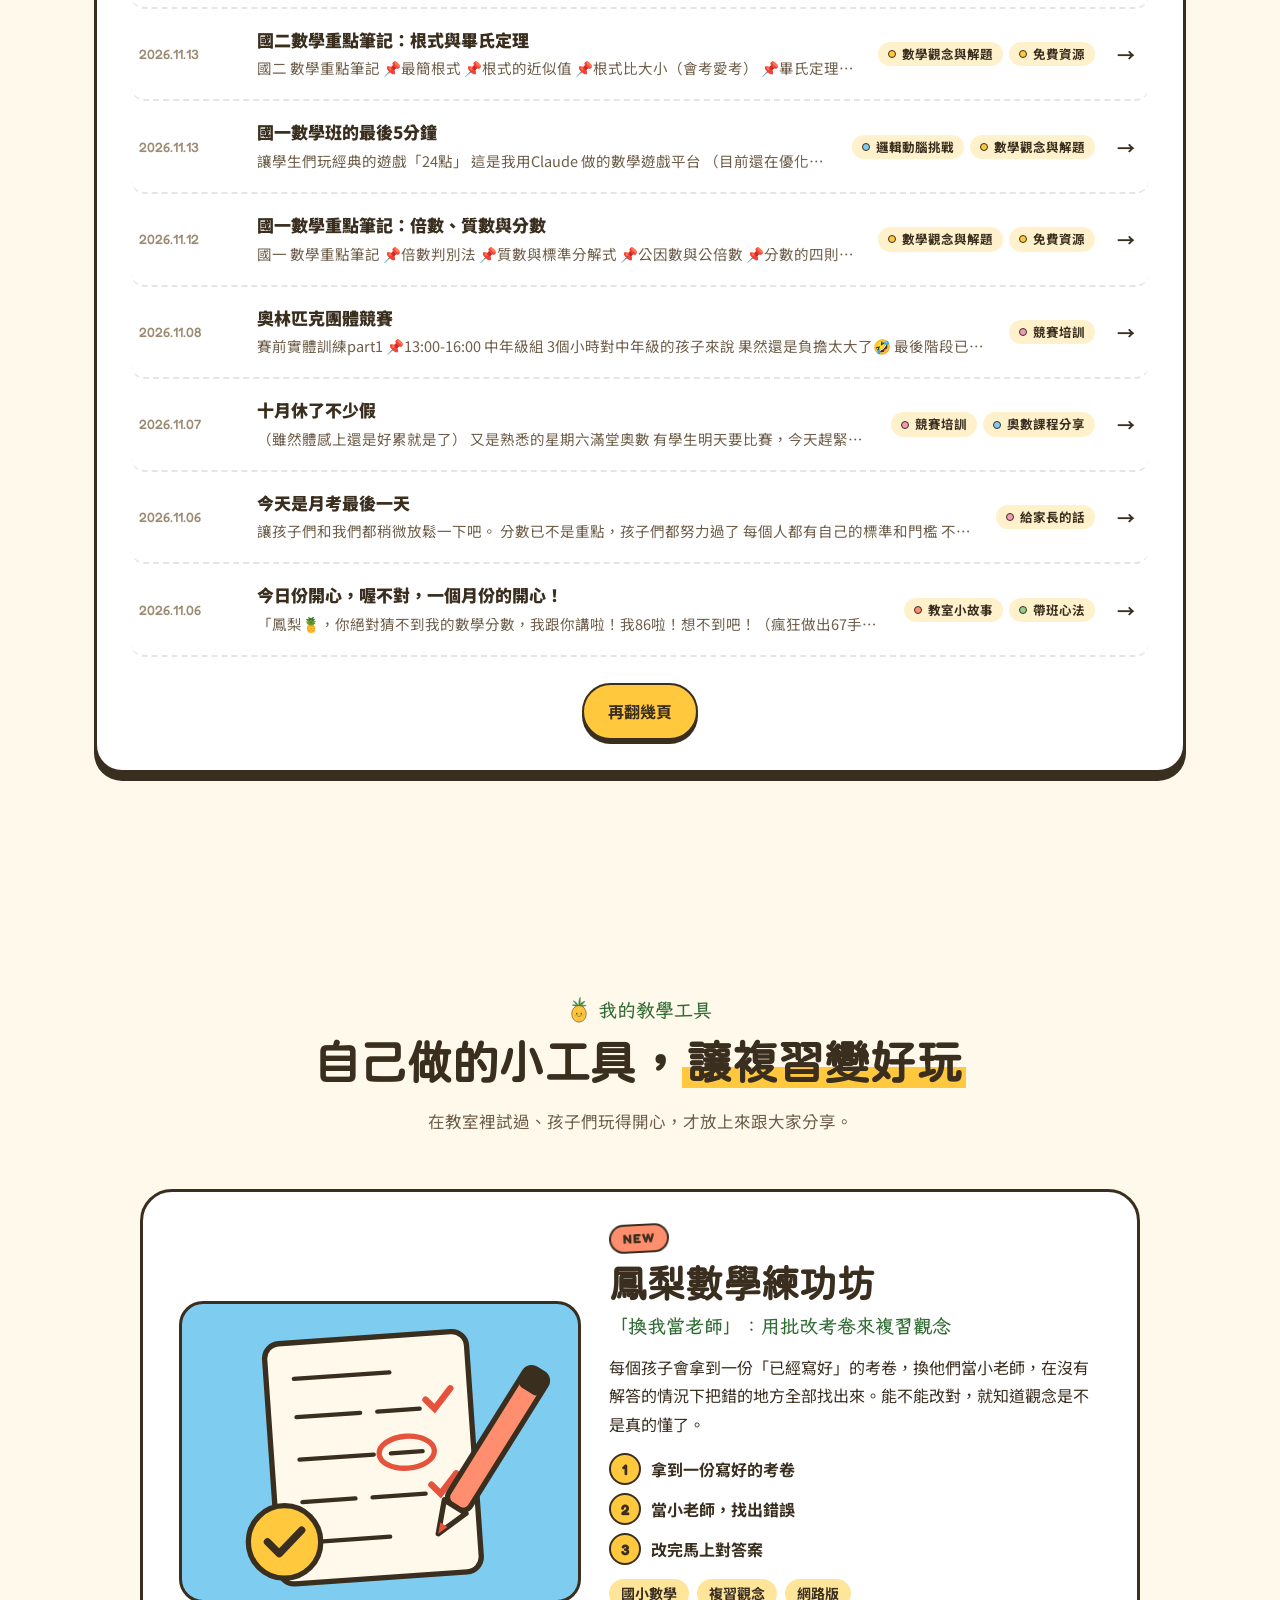
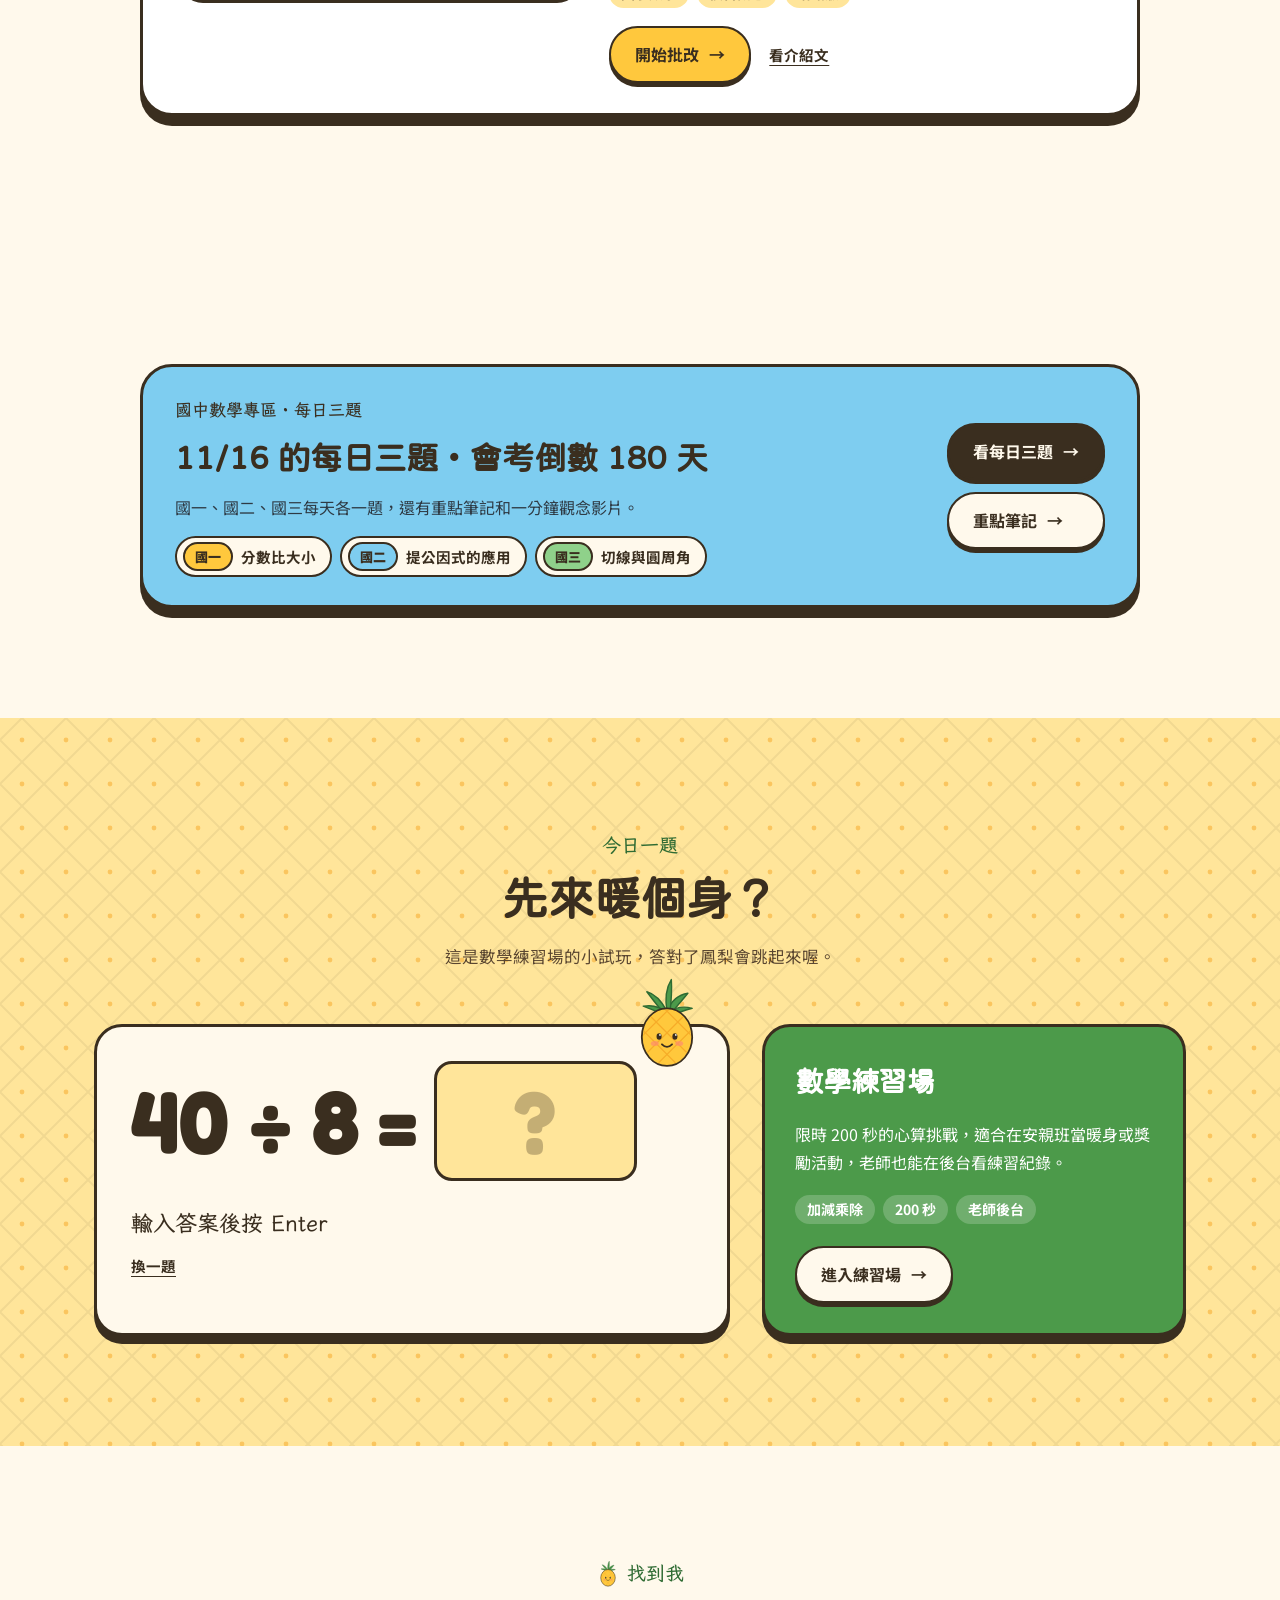
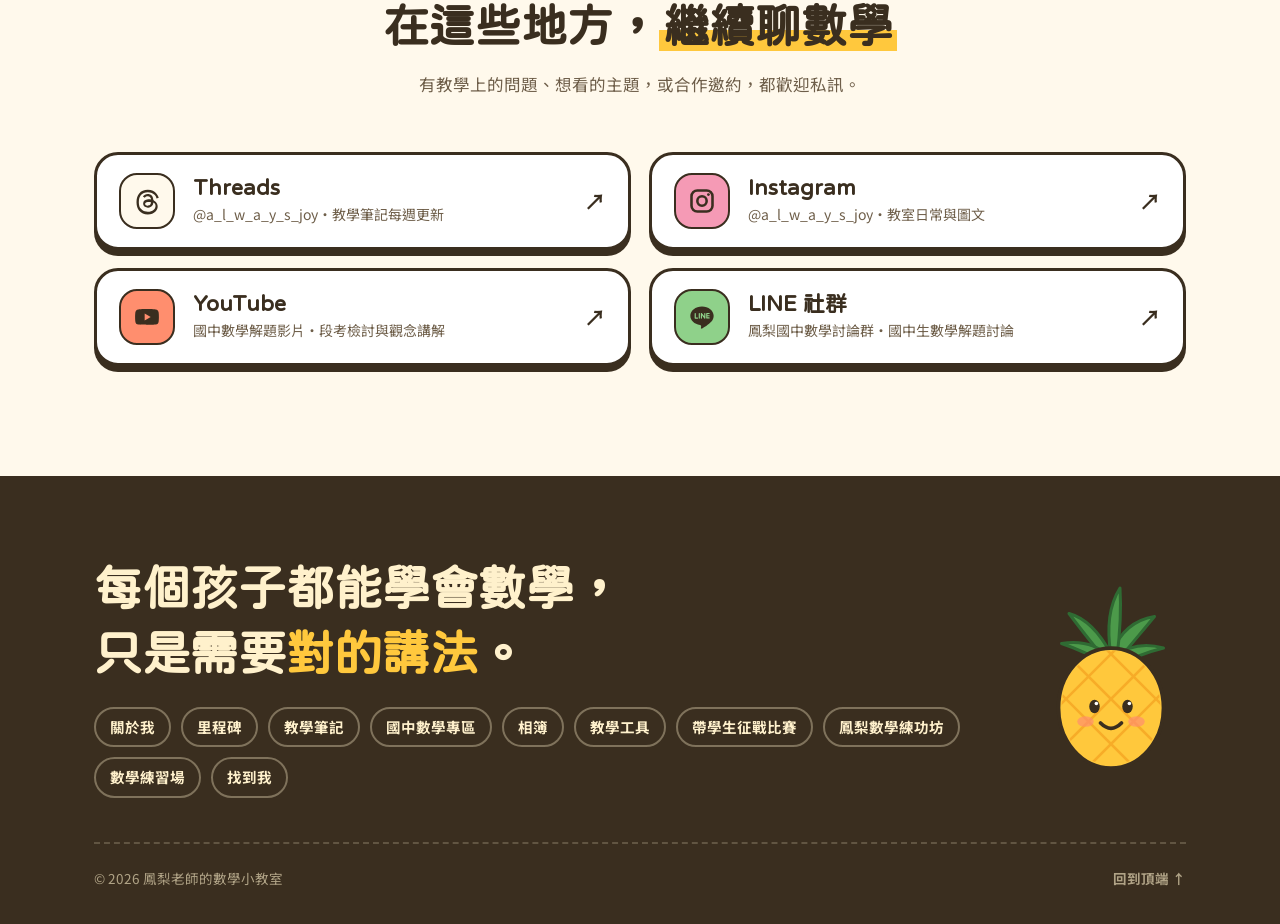
==== commit 525052b3: "連到練功坊網站的按鈕改名為「鳳梨數學練功坊」 - 導覽列、首頁按鈕、頁尾和教學工具卡片的名稱改成「鳳梨數學練功坊」，「換我當老師」改當成裡面的活動介紹 - 導覽列稍微縮小間距，讓較長的按鈕名稱也放得下" ====
--- a/index.html
+++ b/index.html
@@ -19,7 +19,7 @@
 <link rel="preconnect" href="https://fonts.gstatic.com" crossorigin>
 <link href="https://fonts.googleapis.com/css2?family=Noto+Sans+TC:wght@400;500;700;900&family=LXGW+WenKai+TC:wght@400;700&family=Fredoka:wght@500;600;700&display=swap" rel="stylesheet">
 <link href="https://fonts.googleapis.com/css2?family=Huninn&display=swap" rel="stylesheet">
-<link rel="stylesheet" href="assets/site.css?v=2026.11.17-2">
+<link rel="stylesheet" href="assets/site.css?v=2026.11.17-3">
 <script>document.documentElement.classList.add('js');</script>
 </head>
 <body>
@@ -66,7 +66,7 @@
         <a href="index.html#album">相簿</a>
         <a class="contest-link" href="competitions.html"><svg viewBox="0 0 24 24" aria-hidden="true"><path d="M7 3h10v5a5 5 0 0 1-10 0z" fill="currentColor"/><path d="M7 5H3.5a3.5 3.5 0 0 0 3.8 4M17 5h3.5a3.5 3.5 0 0 1-3.8 4M12 13v4M8 21h8l-1-4H9z" fill="none" stroke="currentColor" stroke-width="2" stroke-linejoin="round"/></svg>帶學生征戰比賽</a>
         <a href="index.html#follow">找到我</a>
-        <a class="cta cta-teacher" href="https://it-s-my-turn-to-be-teacher.web.app/" target="_blank" rel="noopener">換我當老師 <span aria-hidden="true">↗</span></a>
+        <a class="cta cta-teacher" href="https://it-s-my-turn-to-be-teacher.web.app/" target="_blank" rel="noopener">鳳梨數學練功坊 <span aria-hidden="true">↗</span></a>
         <a class="cta" href="practice.html">數學練習場</a>
       </div>
       <button class="theme" id="themeBtn" type="button" aria-label="切換深淺色">
@@ -93,7 +93,7 @@
         <div class="actions reveal" style="--d:.75s">
           <a class="btn" href="#notes">讀教學筆記 <span class="arr">→</span></a>
           <a class="btn light" href="#daily">來挑戰一題</a>
-          <a class="btn light" href="https://it-s-my-turn-to-be-teacher.web.app/" target="_blank" rel="noopener">換我當老師 <span class="arr">↗</span></a>
+          <a class="btn light" href="https://it-s-my-turn-to-be-teacher.web.app/" target="_blank" rel="noopener">鳳梨數學練功坊 <span class="arr">↗</span></a>
         </div>
       </div>
       <div class="mascot-stage">
@@ -312,7 +312,7 @@
       <div>
         <p class="big reveal">每個孩子都能學會數學，<br>只是需要<em>對的講法</em>。</p>
         <nav class="foot-links" aria-label="頁尾選單">
-          <a href="index.html#about">關於我</a><a href="index.html#milestones">里程碑</a><a href="index.html#notes">教學筆記</a><a href="junior.html">國中數學專區</a><a href="index.html#album">相簿</a><a href="index.html#tools">教學工具</a><a href="competitions.html">帶學生征戰比賽</a><a href="https://it-s-my-turn-to-be-teacher.web.app/" target="_blank" rel="noopener">換我當老師</a><a href="practice.html">數學練習場</a><a href="index.html#follow">找到我</a>
+          <a href="index.html#about">關於我</a><a href="index.html#milestones">里程碑</a><a href="index.html#notes">教學筆記</a><a href="junior.html">國中數學專區</a><a href="index.html#album">相簿</a><a href="index.html#tools">教學工具</a><a href="competitions.html">帶學生征戰比賽</a><a href="https://it-s-my-turn-to-be-teacher.web.app/" target="_blank" rel="noopener">鳳梨數學練功坊</a><a href="practice.html">數學練習場</a><a href="index.html#follow">找到我</a>
         </nav>
       </div>
       <svg class="foot-mascot" aria-hidden="true" viewBox="0 0 200 260"><use href="#pine"/></svg>
@@ -348,10 +348,10 @@
   </div>
 </dialog>
 
-<script src="data/site.js?v=2026.11.17-2"></script>
-<script src="assets/common.js?v=2026.11.17-2"></script>
-<script src="data/articles.js?v=2026.11.17-2"></script>
-<script src="data/daily.js?v=2026.11.17-2"></script>
+<script src="data/site.js?v=2026.11.17-3"></script>
+<script src="assets/common.js?v=2026.11.17-3"></script>
+<script src="data/articles.js?v=2026.11.17-3"></script>
+<script src="data/daily.js?v=2026.11.17-3"></script>
 <script>
 (function(){
   const SITE = window.SITE || {};
--- a/assets/site.css
+++ b/assets/site.css
@@ -72,12 +72,12 @@
 .logo span{font-family:var(--round);font-weight:700;font-size:18px;letter-spacing:.03em;white-space:nowrap;}
 .nav-right{display:flex;align-items:center;gap:6px;}
 .menu{display:flex;align-items:center;gap:2px;}
-.menu a{text-decoration:none;font-size:15px;font-weight:700;padding:7px 10px;border-radius:999px;transition:background .25s, transform .2s var(--bounce);white-space:nowrap;}
+.menu a{text-decoration:none;font-size:15px;font-weight:700;padding:7px 8px;border-radius:999px;transition:background .25s, transform .2s var(--bounce);white-space:nowrap;}
 .menu a:hover{background:color-mix(in srgb, var(--yellow) 45%, transparent);}
-.menu a.contest-link{display:inline-flex;align-items:center;gap:6px;background:var(--coral);color:#3A2E1F;border:2px solid #3A2E1F;box-shadow:0 3px 0 #3A2E1F;margin:0 4px;}
+.menu a.contest-link{display:inline-flex;align-items:center;gap:6px;background:var(--coral);color:#3A2E1F;border:2px solid #3A2E1F;box-shadow:0 3px 0 #3A2E1F;margin:0 2px;}
 .menu a.contest-link:hover{transform:translateY(-2px) rotate(-2deg);background:var(--coral);}
 .menu a.contest-link svg{width:17px;height:17px;}
-.menu a.junior-link{display:inline-flex;align-items:center;gap:6px;background:var(--sky);color:#3A2E1F;border:2px solid #3A2E1F;box-shadow:0 3px 0 #3A2E1F;margin:0 4px;}
+.menu a.junior-link{display:inline-flex;align-items:center;gap:6px;background:var(--sky);color:#3A2E1F;border:2px solid #3A2E1F;box-shadow:0 3px 0 #3A2E1F;margin:0 2px;}
 .menu a.junior-link:hover{transform:translateY(-2px) rotate(2deg);background:var(--sky);}
 .menu a.junior-link svg{width:17px;height:17px;}
 .menu a[aria-current="page"]{outline:3px solid #FFF9EC;outline-offset:1px;}
